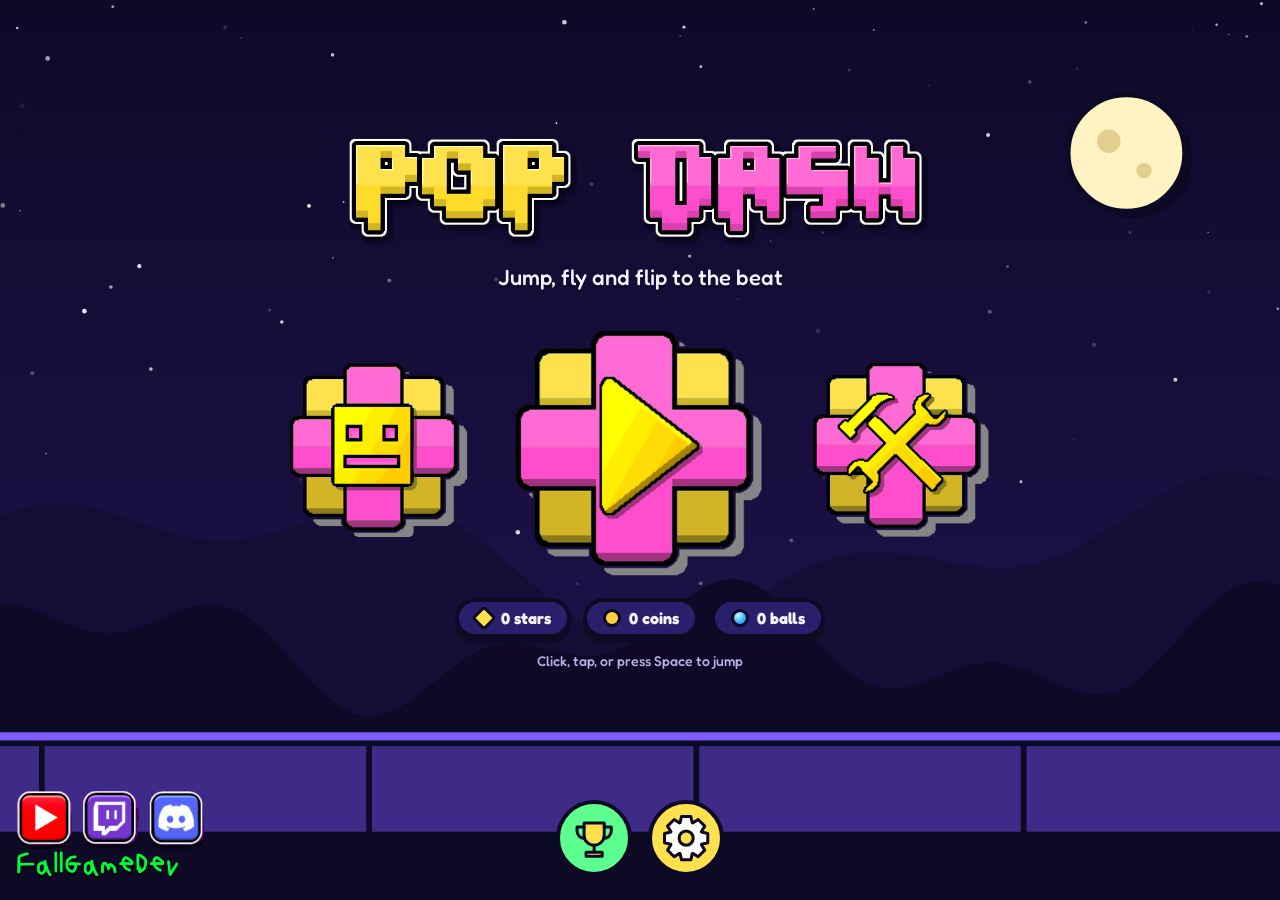
==== index.html @ 1e64ef15 "Update print statement from 'Hello' to 'Goodbye'" ====
<!DOCTYPE html>
<html lang="en">
<head>
  <meta charset="utf-8">
  <meta name="viewport" content="width=device-width, initial-scale=1, maximum-scale=1, user-scalable=no">
  <title>Pop Dash</title>
  <meta name="description" content="Pop Dash: a rhythm platformer with seven game modes, practice mode and a level editor.">
  <link rel="preconnect" href="https://fonts.googleapis.com">
  <link href="https://fonts.googleapis.com/css2?family=Fredoka:wght@500;700&display=swap" rel="stylesheet">
  <style>
    /* Banner image embedded as base64 (no separate file). Used by .soc-icons and .soc-name. */
    /* Title logo (your Pop Dash picture), embedded as base64. */
    :root { --logo: url("[data-uri]"); }
    /* Shopkeeper sprite sheet: 8 waving frames rendered from toy_eddy.fbx, also embedded as base64. */
    :root { --eddy: url("[data-uri]"); }
    :root { --socials: url("[data-uri]"); }
  </style>
  <style>
/* css/style.css */
/* ==========================================================================
   style.css
   "Chunky pop" look: night colors, rounded cards, thick dark outlines,
   hard drop shadows and bright candy buttons.
   ========================================================================== */
:root {
  --ink: #0d0a26;        /* Outline color */
  --night: #1b1147;      /* Page background */
  --card: #2a1f6b;       /* Card background */
  --card-2: #3a2c8c;     /* Lighter card parts */
  --text: #f6f2ff;
  --muted: #b9b1e6;
  --green: #5dff8f;
  --blue: #4dd2ff;
  --pink: #ff6ad5;
  --yellow: #ffe14d;
  --red: #ff4d5e;
  --font: "Fredoka", ui-rounded, "SF Pro Rounded", "Arial Rounded MT Bold", "Trebuchet MS", Verdana, sans-serif;
}

* { box-sizing: border-box; }

html, body {
  margin: 0; height: 100%; overflow: hidden;
  background: var(--night); color: var(--text);
  font-family: var(--font); font-weight: 500;
  -webkit-user-select: none; user-select: none;
  -webkit-tap-highlight-color: transparent;
}

#stage { position: fixed; inset: 0; width: 100%; height: 100%; display: block; touch-action: none; }

.hidden { display: none !important; }

/* ---------- Screens ---------- */
.screen {
  position: fixed; inset: 0; z-index: 5;
  display: flex; flex-direction: column; align-items: center;
  padding: 16px; gap: 14px; overflow-y: auto;
}
#screen-menu { justify-content: center; }

.bar { width: 100%; max-width: 900px; display: grid; grid-template-columns: 1fr auto 1fr; align-items: center; }
.bar .btn { justify-self: start; }
/* Right side of a header: a ball counter and maybe a small button */
.bar-right { justify-self: end; display: flex; align-items: center; gap: 10px; }
.bar-right .btn { justify-self: auto; }
h2 { margin: 0; font-size: clamp(24px, 4vw, 36px); text-shadow: 0 4px 0 var(--ink); }
h3 { margin: 14px 0 8px; font-size: 18px; color: var(--muted); }

/* ---------- Logo ---------- */
/* The title is a picture (embedded as --logo in index.html). It keeps its shape at any size. */
.logo {
  margin: 0; width: clamp(240px, 58vw, 620px); aspect-ratio: 877 / 179;
  background: var(--logo) center / contain no-repeat;
  filter: drop-shadow(0 6px 0 rgba(0, 0, 0, 0.35));
  animation: bob 2.4s ease-in-out infinite;
}
@keyframes bob { 50% { transform: translateY(-8px) rotate(-1deg); } }
.tagline { margin: 0; font-size: clamp(16px, 2.6vw, 22px); color: var(--text); text-shadow: 0 3px 0 var(--ink); }
.hint { margin: 0; color: var(--muted); font-size: 14px; text-shadow: 0 2px 0 var(--ink); }

/* ---------- Buttons ---------- */
.btn {
  font: inherit; font-weight: 700; font-size: 16px; color: var(--ink);
  background: #f2f2ff; border: 4px solid var(--ink); border-radius: 16px;
  padding: 8px 16px; cursor: pointer;
  box-shadow: 0 6px 0 var(--ink);
  transition: transform 0.06s, box-shadow 0.06s, filter 0.1s;
}
.btn:hover { filter: brightness(1.08); }
.btn:active, .btn.down { transform: translateY(4px); box-shadow: 0 2px 0 var(--ink); }
.btn:focus-visible { outline: 3px solid #ffffff; outline-offset: 3px; }
.btn.big { font-size: clamp(20px, 3vw, 26px); padding: 12px 28px; border-radius: 22px; min-width: 240px; }
.btn.green { background: var(--green); }
.btn.blue { background: var(--blue); }
.btn.pink { background: var(--pink); }
.btn.yellow { background: var(--yellow); }
.btn.red { background: var(--red); color: #fff; }
.btn.icon-btn { width: 52px; height: 52px; padding: 0; font-size: 22px; border-radius: 50%; flex: none; }
.btn:disabled { opacity: 0.45; cursor: default; }
kbd { background: var(--ink); color: #fff; border-radius: 6px; padding: 1px 7px; font: inherit; font-size: 13px; margin-left: 4px; }

/* ---------- Main menu (Geometry Dash style) ---------- */
/* Menu content sits in the middle, the footer row is pinned to the bottom. */
#screen-menu { justify-content: space-between; }
.menu-main { flex: 1; width: 100%; display: flex; flex-direction: column; align-items: center; justify-content: center; gap: 14px; }

/* Row of three square buttons: Icons | Play | Create */
.menu-row { display: flex; align-items: center; justify-content: center; gap: clamp(14px, 4vw, 36px); margin-top: 10px; }

/* Square buttons. --sq is the side length and scales with the screen size. */
.btn.square {
  --sq: clamp(84px, min(20vw, 26vh), 180px);
  width: var(--sq); height: var(--sq); padding: 0;
  display: grid; place-items: center;
  border-radius: 22px; box-shadow: 0 8px 0 var(--ink);
}
.btn.square:active { transform: translateY(6px); box-shadow: 0 2px 0 var(--ink); }
/* The Play button is the star of the menu, so it is bigger than the others. */
.btn.square.play { width: calc(var(--sq) * 1.5); height: calc(var(--sq) * 1.5); border-radius: 28px; }


/* Main menu buttons that are pictures (base64 images in the HTML). The art already has its own
   outline, colors and shadow, so the button itself is see-through and just holds the image. */
.btn.square.imgbtn { background: none; border: 0; box-shadow: none; border-radius: 0; }
.btn.square.imgbtn img { width: 100%; height: 100%; object-fit: contain; display: block; pointer-events: none; transition: transform 0.1s; }
.btn.square.imgbtn:hover img { transform: scale(1.06); }
.btn.square.imgbtn:active { transform: translateY(6px) scale(0.97); box-shadow: none; }

/* Round gear button for Settings */
.btn.round {
  width: clamp(60px, 9vw, 76px); height: clamp(60px, 9vw, 76px); padding: 0;
  border-radius: 50%; display: grid; place-items: center;
  box-shadow: 0 6px 0 var(--ink);
}

/* SVG icons inside the buttons: thick dark outline to match the chunky look */
.btn .ico { width: 64%; height: 64%; display: block; stroke: var(--ink); stroke-width: 7; stroke-linejoin: round; stroke-linecap: round; pointer-events: none; }
.btn.round .ico { width: 74%; height: 74%; stroke-width: 6; }
.btn:hover .ico { transform: scale(1.06); }
.btn .ico { transition: transform 0.1s; }

/* The two round buttons in the middle of the footer */
.footer-btns { display: flex; align-items: flex-end; gap: 16px; }

/* Footer row: banner left, gear centered, empty spacer right */
.menu-footer { width: 100%; display: grid; grid-template-columns: 1fr auto 1fr; align-items: end; gap: 12px; padding-bottom: 8px; }
/* Social cluster in the bottom-left corner. --w is the width of the icon row. */
.menu-footer .socials { --w: clamp(110px, 15vw, 190px); justify-self: start; display: flex; flex-direction: column; gap: 6px; align-items: flex-start; }

/* Icon row: crops just the three icons out of the banner image.
   The image is drawn at (--w / 0.56) wide, then shifted so the icons fill the box. */
.soc-icons {
  position: relative; width: var(--w); height: calc(var(--w) * 0.284);
  background-image: var(--socials); background-repeat: no-repeat;
  background-size: calc(var(--w) / 0.56) auto;
  background-position: calc(var(--w) / 0.56 * -0.035) calc(var(--w) / 0.56 * 0.332 * -0.03);
  filter: drop-shadow(0 4px 0 rgba(0, 0, 0, 0.55));
}

/* Name under the icons: crops the handwritten FallGameDev text, a bit narrower than the icon row */
.soc-name {
  --t: calc(var(--w) * 0.85);
  width: var(--t); height: calc(var(--t) / 0.995 * 0.332 * 0.47);
  background-image: var(--socials); background-repeat: no-repeat;
  background-size: calc(var(--t) / 0.995) auto;
  background-position: calc(var(--t) / 0.995 * -0.005) calc(var(--t) / 0.995 * 0.332 * -0.53);
  filter: drop-shadow(0 3px 0 rgba(0, 0, 0, 0.55));
  pointer-events: none;
}

/* Each link covers one icon inside the icon row */
.soc { position: absolute; top: 1%; height: 98%; border-radius: 14%; transition: transform 0.08s, background 0.1s; }
.soc:hover { background: rgba(255, 255, 255, 0.18); transform: translateY(-3px); }
.soc:focus-visible { outline: 3px solid #ffffff; outline-offset: 2px; }
.soc.yt { left: 0.7%; width: 28%; }
.soc.tw { left: 34%; width: 28%; }
.soc.dc { left: 68%; width: 28%; }

.totals { display: flex; gap: 12px; }
.pill {
  background: var(--card); border: 4px solid var(--ink); border-radius: 999px; padding: 6px 16px;
  font-weight: 700; box-shadow: 0 5px 0 var(--ink); display: flex; align-items: center; gap: 8px;
}
.dot { width: 18px; height: 18px; border-radius: 50%; border: 3px solid var(--ink); display: inline-block; }
.dot.star { background: var(--yellow); border-radius: 4px; transform: rotate(45deg); }
.dot.coin { background: #ffd23d; }
/* Blue ball: the currency you spend in the shop */
.dot.ball { background: radial-gradient(circle at 35% 30%, #d6f3ff, #35b8ff 55%, #1b6fd8); }
.dot.empty { background: #4a3f8f; }

/* ---------- Cards ---------- */
.card {
  background: var(--card); border: 5px solid var(--ink); border-radius: 28px;
  box-shadow: 0 12px 0 rgba(0, 0, 0, 0.55);
  padding: 22px; width: min(92vw, 460px);
  display: flex; flex-direction: column; gap: 12px; align-items: stretch;
}
.card.wide { width: min(94vw, 760px); }
.card h2 { text-align: center; }
.sub { text-align: center; color: var(--muted); }
.row { display: flex; align-items: center; justify-content: space-between; gap: 12px; flex-wrap: wrap; }
.help { background: var(--card-2); border: 3px solid var(--ink); border-radius: 16px; padding: 12px; line-height: 1.6; color: var(--text); }
input[type=range] { flex: 1; accent-color: var(--pink); height: 28px; }
.text, select, textarea {
  font: inherit; color: var(--text); background: var(--ink); border: 4px solid var(--ink);
  border-radius: 14px; padding: 8px 12px; outline: none; -webkit-user-select: text; user-select: text;
}
.text:focus, select:focus, textarea:focus { border-color: var(--blue); }
textarea { width: 100%; height: 200px; font-family: ui-monospace, Menlo, Consolas, monospace; font-size: 12px; resize: vertical; }

/* ---------- Level select ---------- */
.carousel { flex: 1; display: flex; align-items: center; gap: 14px; width: 100%; justify-content: center; }
.level-card { text-align: center; gap: 14px; }
.level-card .name { font-size: clamp(28px, 5vw, 40px); font-weight: 700; text-shadow: 0 4px 0 var(--ink); }
.badge { align-self: center; border: 4px solid var(--ink); border-radius: 999px; padding: 4px 16px; font-weight: 700; color: var(--ink); box-shadow: 0 4px 0 var(--ink); }
.badge.Easy { background: var(--green); } .badge.Normal { background: var(--yellow); }
.badge.Hard { background: var(--red); color: #fff; } .badge.Harder { background: #c13bff; color: #fff; } .badge.Demon { background: #1a0b1f; color: #ff3b3b; border: 2px solid #ff3b3b; text-shadow: 0 0 6px #ff3b3b; } .badge.Custom { background: var(--blue); }
.meter { height: 26px; background: var(--ink); border: 4px solid var(--ink); border-radius: 999px; overflow: hidden; position: relative; }
.meter > i { display: block; height: 100%; border-radius: 999px; background: var(--green); }
.meter.practice > i { background: var(--blue); }
.meter > b { position: absolute; inset: 0; display: grid; place-items: center; font-size: 14px; text-shadow: 0 2px 0 var(--ink); }
.meter-label { text-align: left; font-size: 14px; color: var(--muted); margin-bottom: -8px; }
.coins { display: flex; justify-content: center; gap: 10px; }
.coins .dot { width: 30px; height: 30px; border-width: 4px; }
.play-row { display: flex; gap: 12px; justify-content: center; flex-wrap: wrap; }
.play-row .btn.big { min-width: 0; flex: 1; padding: 12px 8px; font-size: clamp(17px, 3vw, 24px); }

/* ---------- Icons ---------- */
.icon-preview { display: flex; justify-content: center; gap: 6px; flex-wrap: wrap; background: var(--ink); border-radius: 18px; padding: 10px; }
.grid { display: flex; flex-wrap: wrap; gap: 10px; }
.tile {
  width: 68px; height: 68px; background: var(--card-2); border: 4px solid var(--ink); border-radius: 16px;
  display: grid; place-items: center; cursor: pointer; padding: 0; position: relative; box-shadow: 0 5px 0 var(--ink);
  font: inherit; color: var(--text);
}
.tile.sel { background: #ffffff; transform: translateY(-3px); }
.tile.locked { cursor: default; }
.tile.locked canvas { opacity: 0.25; }
.tile .lock { position: absolute; inset: 0; display: grid; place-items: center; font-size: 11px; font-weight: 700; text-align: center; line-height: 1.2; padding: 2px; }
.swatches .tile { width: 42px; height: 42px; border-radius: 50%; }
.swatches .tile.sel { outline: 4px solid #ffffff; outline-offset: 2px; }

/* Small square button (the shop button on the icon kit). Same chunky look as the big square buttons. */
.btn.mini { width: 52px; height: 52px; padding: 0; display: grid; place-items: center; border-radius: 14px; box-shadow: 0 5px 0 var(--ink); }
.btn.mini .ico { width: 70%; height: 70%; }

/* Mode tabs: smaller, and each shows the icon you picked for that mode */
.mode-tab { width: 62px; height: 62px; }
#icon-more { text-align: center; color: var(--muted); }
.buy-body { display: flex; flex-direction: column; align-items: center; gap: 10px; padding: 6px 0 12px; }

/* ---------- Level setup: background themes and music ---------- */
.grid.themes { grid-column: 2; display: grid; grid-template-columns: repeat(auto-fill, minmax(92px, 1fr)); gap: 8px; }
.theme-btn {
  display: flex; flex-direction: column; align-items: center; gap: 4px; padding: 4px; cursor: pointer;
  background: var(--card-2); border: 3px solid var(--ink); border-radius: 12px; color: var(--text); font: inherit; font-size: 12px; font-weight: 700;
  box-shadow: 0 3px 0 var(--ink);
}
.theme-btn canvas { border-radius: 8px; border: 2px solid var(--ink); display: block; }
.theme-btn.sel { background: #ffffff; color: var(--ink); }

.music-box { grid-column: 1 / -1; display: flex; flex-direction: column; gap: 10px; border-top: 3px solid rgba(255,255,255,0.12); padding-top: 12px; }
.music-box h3 { margin: 0; }
.music-tabs { display: flex; gap: 8px; }
.music-status { text-align: left; }
.music-body { display: flex; flex-direction: column; gap: 10px; }
.music-msg { text-align: left; min-height: 1.2em; }
.inline { display: flex; gap: 8px; align-items: center; }
.inline .text { flex: 1; min-width: 0; }
.carousel { display: flex; align-items: center; gap: 10px; }
.carousel .slide {
  flex: 1; min-width: 0; text-align: center; background: var(--card-2); border: 3px solid var(--ink); border-radius: 16px;
  padding: 12px; box-shadow: 0 4px 0 var(--ink); display: flex; flex-direction: column; gap: 6px;
}
.slide-title { font-weight: 700; font-size: 18px; }
.slide-actions { display: flex; gap: 8px; justify-content: center; flex-wrap: wrap; }
.dots { display: flex; gap: 8px; justify-content: center; }
.dot-i { width: 10px; height: 10px; border-radius: 50%; background: rgba(255,255,255,0.25); border: 2px solid var(--ink); }
.dot-i.sel { background: #ffffff; }

/* ---------- Settings tabs, switches and the Account tab ---------- */
.set-tabs { display: flex; gap: 8px; justify-content: center; margin-bottom: 12px; }
.set-tabs .tab { font-size: 16px; padding: 6px 22px; }
#set-general, #set-account { display: flex; flex-direction: column; gap: 14px; }
.row .sub.left { text-align: left; }

/* On / off switch */
.switch {
  position: relative; flex: 0 0 auto; width: 62px; height: 34px; padding: 0; cursor: pointer;
  background: var(--card-2); border: 4px solid var(--ink); border-radius: 999px; box-shadow: 0 3px 0 var(--ink); transition: background 0.15s;
}
.switch::after {
  content: ""; position: absolute; top: 3px; left: 3px; width: 20px; height: 20px; border-radius: 50%;
  background: #ffffff; border: 3px solid var(--ink); transition: transform 0.15s;
}
.switch[aria-checked="true"] { background: var(--green); }
.switch[aria-checked="true"]::after { transform: translateX(28px); }

.acct-form { display: grid; gap: 10px; }
.acct-field { display: grid; gap: 4px; text-align: left; font-weight: 700; }
.acct-field.grow { flex: 1; min-width: 0; }
.acct-msg { min-height: 1.3em; text-align: center; color: var(--muted); }
.acct-msg.error { color: #ff9a9a; }
.acct-msg.ok { color: #8affb0; }
.acct-id { text-align: center; }
.acct-name { font-size: 26px; font-weight: 700; }
.acct-section { display: grid; gap: 10px; border-top: 3px solid rgba(255, 255, 255, 0.12); padding-top: 12px; }
.acct-section h3 { margin: 0; }
.acct-section .inline { display: flex; gap: 8px; align-items: end; }

/* Frames per second counter */
#fps {
  position: fixed; top: 6px; left: 8px; z-index: 60; pointer-events: none;
  font: 700 14px/1 sans-serif; color: #ffffff; text-shadow: 0 1px 2px #000, 0 0 4px #000;
}

/* Low performance mode: no looping animations or soft shadows on the menus */
body.low-perf .logo, body.low-perf .keeper { animation: none; }
body.low-perf .logo, body.low-perf .keeper, body.low-perf .soc-icons, body.low-perf .soc-name { filter: none; }

/* ---------- Achievements ---------- */
.ach-total { height: 14px; background: rgba(0, 0, 0, 0.35); border: 3px solid var(--ink); border-radius: 999px; overflow: hidden; margin-bottom: 14px; }
#ach-total-fill { height: 100%; width: 0; background: var(--yellow); transition: width 0.3s; }
.ach-list { display: grid; grid-template-columns: repeat(auto-fill, minmax(280px, 1fr)); gap: 10px; }
.ach { display: flex; gap: 12px; align-items: center; background: var(--card-2); border: 3px solid var(--ink); border-radius: 16px; padding: 10px 12px; box-shadow: 0 4px 0 var(--ink); opacity: 0.6; }
.ach.got { opacity: 1; background: #4a3aa8; }
.ach-badge { flex: 0 0 auto; width: 44px; height: 44px; border-radius: 50%; border: 4px solid var(--ink); background: rgba(0, 0, 0, 0.35); display: grid; place-items: center; font-weight: 700; font-size: 22px; color: var(--ink); }
.ach.got .ach-badge { background: var(--yellow); }
.ach-text { min-width: 0; flex: 1; text-align: left; }
.ach-text .ach-name { font-weight: 700; font-size: 17px; }
.ach-text .sub { text-align: left; font-size: 14px; }
.ach-bar { height: 8px; margin-top: 6px; background: rgba(0, 0, 0, 0.35); border-radius: 999px; overflow: hidden; }
.ach-fill { height: 100%; background: var(--blue); }
.ach-num { font-size: 12px; color: var(--muted); margin-top: 2px; }

/* Banner shown when an achievement unlocks (sits under the normal toast) */
#ach-toast {
  position: fixed; top: 132px; left: 50%; transform: translateX(-50%) scale(0.6); z-index: 7; opacity: 0; pointer-events: none; text-align: center;
  background: #ffffff; color: var(--ink); border: 4px solid var(--ink); border-radius: 18px; padding: 8px 22px; box-shadow: 0 6px 0 var(--ink); max-width: 90vw;
}
#ach-toast .ach-title { font-size: 13px; font-weight: 700; color: #7c5cff; text-transform: uppercase; letter-spacing: 1px; }
#ach-toast .ach-name { font-size: 20px; font-weight: 700; }
#ach-toast.show { animation: toast 3s ease-out; }

/* ---------- Shop ---------- */
.shop-layout { display: flex; align-items: flex-end; justify-content: center; gap: 18px; width: 100%; max-width: 900px; flex-wrap: wrap; }
.keeper-wrap { display: flex; flex-direction: column; align-items: center; gap: 8px; flex: 0 0 auto; }
.bubble {
  position: relative; max-width: 220px; min-height: 52px; background: #ffffff; color: var(--ink); font-weight: 700;
  border: 4px solid var(--ink); border-radius: 18px; padding: 10px 14px; box-shadow: 0 5px 0 var(--ink); text-align: center; line-height: 1.25;
}
/* Little tail pointing down at the shopkeeper */
.bubble::after {
  content: ""; position: absolute; left: 50%; bottom: -14px; width: 18px; height: 18px; background: #ffffff;
  border-right: 4px solid var(--ink); border-bottom: 4px solid var(--ink); transform: translateX(-50%) rotate(45deg);
}
/* Eddy: a row of 8 frames. steps(8) jumps from frame to frame, which makes him wave. */
.keeper {
  --kw: clamp(120px, 20vw, 170px);
  width: var(--kw); height: calc(var(--kw) * 290 / 260);
  background-image: var(--eddy); background-repeat: no-repeat; background-size: calc(var(--kw) * 8) 100%;
  filter: drop-shadow(0 6px 0 rgba(0, 0, 0, 0.45));
  animation: keeper-wave 0.9s steps(8) infinite;
}
@keyframes keeper-wave { from { background-position: 0 0; } to { background-position: calc(var(--kw) * -8) 0; } }
@media (prefers-reduced-motion: reduce) { .keeper { animation: none; } }
.shop-card { flex: 1 1 340px; min-width: 0; }
.shop-tile { width: 78px; height: 88px; align-content: start; padding-top: 8px; }
.shop-tile .price {
  position: absolute; left: 0; right: 0; bottom: 5px; display: flex; align-items: center; justify-content: center; gap: 5px;
  font-weight: 700; font-size: 15px;
}
.shop-tile .price .dot { width: 14px; height: 14px; border-width: 2px; }
.shop-tile.poor { opacity: 0.6; }

/* ---------- Credits ---------- */
.credits { text-align: center; gap: 4px; }
.credits .name { font-size: clamp(28px, 5vw, 40px); font-weight: 700; color: var(--yellow); text-shadow: 0 4px 0 var(--ink); }
.credits .role { color: var(--muted); font-size: 14px; margin-top: 12px; text-transform: uppercase; letter-spacing: 1px; }
.credits .who { font-size: 20px; font-weight: 700; text-shadow: 0 3px 0 var(--ink); }
.credits .note { color: var(--muted); font-size: 14px; }

/* ---------- My levels ---------- */
.level-list { display: flex; flex-direction: column; gap: 10px; }
.level-row { background: var(--card-2); border: 4px solid var(--ink); border-radius: 18px; padding: 10px 14px; display: flex; align-items: center; gap: 10px; flex-wrap: wrap; }
.level-row .grow { flex: 1; min-width: 120px; font-weight: 700; }
.level-row small { display: block; color: var(--muted); font-weight: 500; }
.empty { color: var(--muted); text-align: center; padding: 20px; }

/* ---------- HUD ---------- */
#hud { position: fixed; inset: 0; z-index: 4; pointer-events: none; }
#hud .btn { pointer-events: auto; }
.hud-top { display: flex; align-items: center; gap: 10px; padding: 10px 12px; justify-content: center; }
#hud-bar { width: min(52vw, 520px); height: 22px; background: var(--ink); border: 4px solid var(--ink); border-radius: 999px; overflow: hidden; box-shadow: 0 4px 0 rgba(0,0,0,0.4); }
#hud-fill { height: 100%; width: 0; background: linear-gradient(90deg, var(--green), var(--blue)); border-radius: 999px; }
#hud-pct { font-weight: 700; min-width: 48px; text-shadow: 0 3px 0 var(--ink); }
#hud-mode { font-weight: 700; color: var(--yellow); text-shadow: 0 3px 0 var(--ink); }
#btn-pause { position: absolute; right: 12px; top: 8px; width: 44px; height: 44px; font-size: 16px; }
#practice-bar { position: absolute; bottom: 14px; left: 0; right: 0; display: flex; gap: 12px; justify-content: center; }

#toast {
  position: fixed; top: 64px; left: 50%; transform: translateX(-50%) scale(0.6); z-index: 6; opacity: 0; pointer-events: none;
  background: var(--yellow); color: var(--ink); font-weight: 700; font-size: 22px;
  border: 4px solid var(--ink); border-radius: 18px; padding: 8px 20px; box-shadow: 0 6px 0 var(--ink);
}
#toast.show { animation: toast 1.6s ease-out; }
@keyframes toast {
  0% { opacity: 0; transform: translateX(-50%) scale(0.6); }
  12% { opacity: 1; transform: translateX(-50%) scale(1.08); }
  20%, 80% { opacity: 1; transform: translateX(-50%) scale(1); }
  100% { opacity: 0; transform: translateX(-50%) scale(0.9); }
}

/* ---------- Overlays ---------- */
.overlay { position: fixed; inset: 0; z-index: 10; background: rgba(8, 5, 28, 0.72); display: grid; place-items: center; padding: 16px; overflow-y: auto; }
.overlay .btn.big { min-width: 0; }
.stats { display: grid; grid-template-columns: 1fr auto; gap: 6px 16px; background: var(--card-2); border: 3px solid var(--ink); border-radius: 16px; padding: 12px 16px; }
.stats b { text-align: right; }
.form { display: grid; grid-template-columns: auto 1fr; gap: 10px 14px; align-items: center; }
.form .grid { grid-column: 2; }

/* ---------- Editor ---------- */
.screen.editor { padding: 0; pointer-events: none; overflow: hidden; display: block; }
.editor > * { pointer-events: auto; }
.ed-top { position: absolute; top: 0; left: 0; right: 0; display: flex; gap: 8px; padding: 8px; flex-wrap: wrap; align-items: center; background: rgba(13, 10, 38, 0.82); border-bottom: 4px solid var(--ink); }
.ed-top .text { flex: 1; min-width: 100px; background: var(--card); }
.ed-top .btn, .ed-tools .btn { padding: 6px 12px; font-size: 14px; border-radius: 12px; box-shadow: 0 4px 0 var(--ink); }
.ed-tools { position: absolute; left: 8px; top: 50%; transform: translateY(-50%); display: flex; flex-direction: column; gap: 10px; }
.btn.tool.sel, .tab.sel { background: var(--yellow); }
.ed-status { position: absolute; right: 10px; bottom: 150px; background: rgba(13, 10, 38, 0.8); border-radius: 10px; padding: 4px 10px; font-size: 13px; color: var(--muted); pointer-events: none; }
.ed-bottom { position: absolute; left: 0; right: 0; bottom: 0; background: rgba(13, 10, 38, 0.9); border-top: 4px solid var(--ink); padding: 8px; height: 142px; display: flex; flex-direction: column; gap: 8px; }
.tabs { display: flex; gap: 6px; overflow-x: auto; flex: none; }
.tab { font: inherit; font-weight: 700; font-size: 13px; background: #f2f2ff; color: var(--ink); border: 3px solid var(--ink); border-radius: 10px; padding: 3px 10px; cursor: pointer; white-space: nowrap; }
.items { display: flex; gap: 8px; overflow-x: auto; flex: 1; align-items: center; padding-bottom: 4px; }
.items .tile { width: 62px; height: 62px; flex: none; }

@media (max-width: 560px) {
  .btn.big { min-width: 200px; }
  .carousel { gap: 4px; }
  .btn.icon-btn { width: 42px; height: 42px; }
}
@media (max-height: 520px) {
  .logo { width: min(300px, 46vw); }
  .menu-main { gap: 8px; }
  .btn.square { --sq: clamp(64px, 24vh, 110px); }
  #screen-menu { padding: 8px 16px; gap: 6px; }
  .menu-footer .socials { --w: 90px; }
  .btn.round { width: 50px; height: 50px; }
  .btn.big { min-width: 150px; padding: 8px 16px; font-size: 18px; }
  .card { padding: 14px; gap: 8px; }
}


/* ==========================================================================
   Level Hub (opened by the Create button on the main menu)
   A page of square buttons, plus the Saved, Event, Featured, Map Packs and
   Search screens. Same chunky pop look as the rest of the game.
   ========================================================================== */
.hub-grid {
  display: grid; grid-template-columns: repeat(3, auto); gap: clamp(14px, 3vw, 30px);
  margin: auto; justify-content: center; align-content: center;
}
/* Square buttons with a name under the icon */
.hub-grid .btn.square.hubbtn {
  --sq: clamp(92px, min(24vw, 27vh), 176px);
  display: flex; flex-direction: column; align-items: center; justify-content: center; gap: 4px;
}
.hubbtn .ico { width: 54%; height: 54%; }
.hubbtn span { font-size: clamp(13px, 2.4vw, 20px); line-height: 1; }

/* Little colored badge that shows a level's difficulty */
.diff-badge {
  border: 3px solid var(--ink); border-radius: 999px; padding: 2px 12px; font-weight: 700;
  font-size: 13px; color: var(--ink); box-shadow: 0 3px 0 var(--ink); white-space: nowrap;
}
.diff-badge.d-easy { background: var(--green); }
.diff-badge.d-normal { background: var(--blue); }
.diff-badge.d-hard { background: var(--yellow); }
.diff-badge.d-harder { background: var(--red); color: #fff; }

/* Search form */
.hub-input {
  flex: 1; min-width: 140px; font: inherit; font-weight: 700; color: var(--text); background: var(--ink);
  border: 4px solid var(--ink); border-radius: 14px; padding: 8px 12px;
  -webkit-user-select: text; user-select: text;
}
.hub-input::placeholder { color: var(--muted); }
.hub-label { margin: 10px 0 4px; font-weight: 700; color: var(--muted); font-size: 14px; }
.hub-chips { display: flex; flex-wrap: wrap; gap: 6px; }
.hub-chips .tab { font-size: 14px; padding: 4px 12px; }
.hub-note {
  background: var(--ink); border-radius: 12px; padding: 8px 12px; margin: 10px 0 0;
  color: var(--yellow); font-size: 14px; text-align: center;
}
#screen-search .level-list, #screen-featured .level-list, #screen-saved .level-list,
#screen-packs .level-list { margin-top: 12px; }
.hub-more { display: block; margin: 14px auto 0; }
.hub-top { display: flex; justify-content: space-between; align-items: center; gap: 8px; flex-wrap: wrap; }
.hub-top .sub { color: var(--muted); font-weight: 700; }

/* Event screen */
.hub-event { text-align: center; display: flex; flex-direction: column; gap: 12px; align-items: center; }
.hub-event .tag {
  background: var(--red); color: #fff; border: 4px solid var(--ink); border-radius: 999px;
  padding: 2px 18px; font-weight: 700; box-shadow: 0 4px 0 var(--ink);
}
.hub-event .big-name { font-size: clamp(28px, 6vw, 44px); font-weight: 700; text-shadow: 0 4px 0 var(--ink); }
.hub-event p { margin: 0; color: var(--muted); }
.hub-event .level-row { width: 100%; text-align: left; }
.diff-badge.d-custom { background: var(--pink); }

/* Small tag shown next to moderators (author names and the account screen) */
.mod-tag {
  display: inline-block; background: var(--yellow); color: var(--ink); border: 3px solid var(--ink);
  border-radius: 999px; padding: 0 8px; font-size: 11px; font-weight: 700; line-height: 1.5;
  box-shadow: 0 2px 0 var(--ink); vertical-align: middle;
}
.acct-id .mod-tag { font-size: 13px; padding: 1px 12px; margin-bottom: 4px; }
</style>
</head>
<body>
  <!-- The one canvas everything is drawn on: menus sky, the game, and the editor. -->
  <canvas id="stage"></canvas>

  <!-- ================= In-game HUD ================= -->
  <div id="hud" class="hidden">
    <div class="hud-top">
      <span id="hud-mode"></span>
      <div id="hud-bar"><div id="hud-fill"></div></div>
      <span id="hud-pct">0%</span>
      <button id="btn-pause" class="btn icon-btn" aria-label="Pause">II</button>
    </div>
    <div id="practice-bar" class="hidden">
      <button id="btn-cp-add" class="btn green">+ Checkpoint <kbd>Z</kbd></button>
      <button id="btn-cp-del" class="btn red">Remove <kbd>X</kbd></button>
    </div>
  </div>
  <div id="toast"></div>
  <!-- Pop-up that appears when an achievement unlocks -->
  <div id="ach-toast"></div>
  <!-- Frames per second (shown when Show FPS is on in Settings) -->
  <div id="fps" class="hidden"></div>

  <!-- ================= Main menu ================= -->
  <section id="screen-menu" class="screen">
    <!-- Top and middle: logo, then the three big square buttons like the real game -->
    <div class="menu-main">
      <h1 class="logo" role="img" aria-label="Pop Dash"></h1>
      <p class="tagline">Jump, fly and flip to the beat</p>

      <!-- Left: Icons. Center: Play (bigger). Right: Create. -->
      <div class="menu-row">
        <button class="btn square imgbtn" data-go="icons" aria-label="Icons" title="Icons">
          <img src="[data-uri]" alt="" draggable="false">
        </button>

        <button class="btn square imgbtn play" data-go="levels" aria-label="Play" title="Play">
          <img src="[data-uri]" alt="" draggable="false">
        </button>

        <button class="btn square imgbtn" data-go="createhub" aria-label="Create" title="Create">
          <img src="[data-uri]" alt="" draggable="false">
        </button>
      </div>

      <div id="menu-totals" class="totals"></div>
      <p class="hint">Click, tap, or press Space to jump</p>
    </div>

    <!-- Bottom: social banner on the left (it replaces the old Credits button),
         round gear Settings button in the center -->
    <div class="menu-footer">
      <!-- Social cluster (like the corner links in the real game): a row of icons with the name under it.
           Both pieces are cropped out of one embedded image (see --socials in the head). -->
      <div class="socials">
        <div class="soc-icons">
          <a class="soc yt" href="https://youtube.com/@FallGameDev" target="_blank" rel="noopener noreferrer" aria-label="FallGameDev on YouTube" title="YouTube"></a>
          <a class="soc tw" href="https://twitch.tv/fallgamedev" target="_blank" rel="noopener noreferrer" aria-label="FallGameDev on Twitch" title="Twitch"></a>
          <a class="soc dc" href="https://discord.gg/CXUBc4BdJz" target="_blank" rel="noopener noreferrer" aria-label="FallGameDev on Discord" title="Discord"></a>
        </div>
        <div class="soc-name" role="img" aria-label="FallGameDev"></div>
      </div>
      <!-- Two round buttons in the middle: achievements (trophy) and settings (gear) -->
      <div class="footer-btns">
        <button class="btn round green" data-go="achievements" aria-label="Achievements" title="Achievements">
          <!-- Trophy icon -->
          <svg class="ico" viewBox="0 0 100 100" aria-hidden="true">
            <path d="M30 20 H70 V44 A20 20 0 0 1 30 44 Z" fill="#ffe14d"/>
            <path d="M30 28 H16 V36 A14 14 0 0 0 31 50" fill="none"/>
            <path d="M70 28 H84 V36 A14 14 0 0 1 69 50" fill="none"/>
            <path d="M50 64 V74" fill="none"/>
            <path d="M34 78 H66 V86 H34 Z" fill="#ffe14d"/>
          </svg>
        </button>
        <button class="btn round yellow" data-go="settings" aria-label="Settings" title="Settings">
          <!-- Gear icon (teeth outline plus a center hole) -->
        <svg class="ico" viewBox="0 0 100 100" aria-hidden="true">
          <path d="M80.7 37.9 L93.0 40.7 L93.0 59.3 L80.7 62.1 L80.3 63.1 L87.0 73.8 L73.8 87.0 L63.1 80.3 L62.1 80.7 L59.3 93.0 L40.7 93.0 L37.9 80.7 L36.9 80.3 L26.2 87.0 L13.0 73.8 L19.7 63.1 L19.3 62.1 L7.0 59.3 L7.0 40.7 L19.3 37.9 L19.7 36.9 L13.0 26.2 L26.2 13.0 L36.9 19.7 L37.9 19.3 L40.7 7.0 L59.3 7.0 L62.1 19.3 L63.1 19.7 L73.8 13.0 L87.0 26.2 L80.3 36.9 Z M64 50 A14 14 0 1 0 36 50 A14 14 0 1 0 64 50 Z" fill="#ffffff" fill-rule="evenodd"/>
        </svg>
      </button>
      </div>
      <span></span>
    </div>
  </section>

  <!-- ================= Level select ================= -->
  <section id="screen-levels" class="screen hidden">
    <header class="bar"><button class="btn" data-go="menu">Back</button><h2>Pick a Level</h2><span></span></header>
    <div class="carousel">
      <button id="lv-prev" class="btn icon-btn" aria-label="Previous level">&lt;</button>
      <div id="lv-card" class="card level-card"></div>
      <button id="lv-next" class="btn icon-btn" aria-label="Next level">&gt;</button>
    </div>
  </section>

  <!-- ================= Icon kit ================= -->
  <section id="screen-icons" class="screen hidden">
    <header class="bar">
      <button class="btn" data-go="menu">Back</button>
      <h2>Icons</h2>
      <!-- Top right: how many balls you have, and the little shop button -->
      <div class="bar-right">
        <div id="icon-balls" class="pill"></div>
        <button class="btn mini yellow" data-go="shop" aria-label="Shop" title="Shop">
          <svg class="ico" viewBox="0 0 100 100" aria-hidden="true">
            <!-- Shopping bag: handle first, then the body -->
            <path d="M36 42 V30 A14 14 0 0 1 64 30 V42" fill="none"/>
            <path d="M22 38 H78 L84 86 H16 Z" fill="#4dd2ff"/>
            <circle cx="40" cy="56" r="4" fill="#0d0a26" stroke="none"/>
            <circle cx="60" cy="56" r="4" fill="#0d0a26" stroke="none"/>
          </svg>
        </button>
      </div>
    </header>
    <div class="card wide">
      <!-- One tab per game mode. Click a mode to see the icons you own for it. -->
      <div id="icon-preview" class="icon-preview"></div>
      <h3 id="icon-title">Cube icon</h3>
      <div id="icon-designs" class="grid"></div>
      <div id="icon-more" class="sub"></div>
      <h3>Main color</h3>
      <div id="icon-c1" class="grid swatches"></div>
      <h3>Second color</h3>
      <div id="icon-c2" class="grid swatches"></div>
    </div>
  </section>

  <!-- ================= Shop ================= -->
  <section id="screen-shop" class="screen hidden">
    <header class="bar">
      <button class="btn" data-go="icons">Back</button>
      <h2>Shop</h2>
      <div class="bar-right"><div id="shop-balls" class="pill"></div></div>
    </header>
    <div class="shop-layout">
      <!-- The shopkeeper (Eddy) waves from a sprite sheet and talks in a speech bubble -->
      <div class="keeper-wrap">
        <div id="keeper-say" class="bubble"></div>
        <div class="keeper" role="img" aria-label="Eddy the shopkeeper"></div>
      </div>
      <div class="card wide shop-card">
        <div id="shop-modes" class="icon-preview"></div>
        <h3 id="shop-title">Cube icons</h3>
        <div id="shop-grid" class="grid"></div>
      </div>
    </div>
  </section>

  <!-- ================= Settings ================= -->
  <!-- ================= Achievements ================= -->
  <section id="screen-achievements" class="screen hidden">
    <header class="bar">
      <button class="btn" data-go="menu">Back</button>
      <h2>Achievements</h2>
      <div class="bar-right"><div id="ach-count" class="pill"></div></div>
    </header>
    <div class="card wide">
      <div class="ach-total"><div id="ach-total-fill"></div></div>
      <div id="ach-list" class="ach-list"></div>
    </div>
  </section>

  <section id="screen-settings" class="screen hidden">
    <header class="bar"><button class="btn" data-go="menu">Back</button><h2>Settings</h2><span></span></header>
    <div class="card wide">
      <!-- Two tabs: General (sound and performance) and Account (sign in and account settings) -->
      <div class="set-tabs">
        <button class="tab sel" data-tab="general">General</button>
        <button class="tab" data-tab="account">Account</button>
      </div>

      <div id="set-general">
        <label class="row">Music <input id="set-music" type="range" min="0" max="1" step="0.05"></label>
        <label class="row">Sounds <input id="set-sfx" type="range" min="0" max="1" step="0.05"></label>
        <div class="row">
          <div><b>Low performance mode</b><div class="sub left">A simpler background, fewer particles and no menu animations. Helps slow computers.</div></div>
          <button id="set-lowperf" class="switch" role="switch" aria-checked="false" aria-label="Low performance mode"></button>
        </div>
        <div class="row">
          <div><b>Show FPS</b><div class="sub left">Shows how many frames per second the game is running at, in the top left corner.</div></div>
          <button id="set-fps" class="switch" role="switch" aria-checked="false" aria-label="Show FPS"></button>
        </div>
        <div class="row"><span>Erase all progress</span><button id="set-reset" class="btn red">Reset</button></div>
        <div class="help">
          <b>Controls</b><br>
          Jump or fly: click, tap, Space, W or Up<br>
          Pause: Esc or P &nbsp; Restart: R<br>
          Practice: Z adds a checkpoint, X removes one
        </div>
      </div>

      <!-- The Account tab is drawn by js/ui.js (renderAccount) -->
      <div id="set-account" class="hidden"></div>
    </div>
  </section>

  <!-- ================= Credits ================= -->
  <section id="screen-credits" class="screen hidden">
    <header class="bar"><button class="btn" data-go="menu">Back</button><h2>Credits</h2><span></span></header>
    <div id="credits-card" class="card credits"></div>
  </section>

  <!-- ================= My levels ================= -->
  <section id="screen-custom" class="screen hidden">
    <header class="bar"><button class="btn" data-go="createhub">Back</button><h2>My Levels</h2><span></span></header>
    <div class="card wide">
      <div class="row">
        <button id="cl-new" class="btn green">New Level</button>
        <button id="cl-import" class="btn blue">Import</button>
      </div>
      <div id="cl-list" class="level-list"></div>
    </div>
  </section>

  <!-- ================= Level Hub (square buttons) ================= -->
  <section id="screen-createhub" class="screen hidden">
    <header class="bar"><button class="btn" data-go="menu">Back</button><h2>Level Hub</h2>
      <div class="bar-right"><button id="hub-mod" class="btn yellow hidden" data-go="modqueue">Mod</button></div></header>
    <div class="hub-grid">
      <!-- Create: opens the custom level menu (My Levels) -->
      <button class="btn square hubbtn blue" data-go="custom" aria-label="Create" title="Create">
        <svg class="ico" viewBox="0 0 100 100" aria-hidden="true">
          <g transform="rotate(45 50 50)">
            <rect x="41" y="30" width="18" height="58" rx="7" fill="#ffffff"/>
            <rect x="24" y="12" width="52" height="24" rx="7" fill="#ffe14d"/>
          </g>
        </svg>
        <span>Create</span>
      </button>
      <!-- Saved: online levels you played recently -->
      <button class="btn square hubbtn pink" data-go="saved" aria-label="Saved" title="Saved">
        <svg class="ico" viewBox="0 0 100 100" aria-hidden="true">
          <path d="M28 12 H72 V88 L50 70 L28 88 Z" fill="#ffe14d"/>
        </svg>
        <span>Saved</span>
      </button>
      <!-- Event: the one level FallGameDev picked -->
      <button class="btn square hubbtn red" data-go="event" aria-label="Event" title="Event">
        <svg class="ico" viewBox="0 0 100 100" aria-hidden="true">
          <path d="M28 12 V90" fill="none"/>
          <path d="M28 16 H80 L68 34 L80 52 H28 Z" fill="#ffe14d"/>
        </svg>
        <span>Event</span>
      </button>
      <!-- Featured: list of levels FallGameDev picked -->
      <button class="btn square hubbtn yellow" data-go="featured" aria-label="Featured" title="Featured">
        <svg class="ico" viewBox="0 0 100 100" aria-hidden="true">
          <path d="M50 8 L62 37 L93 39 L69 59 L77 90 L50 73 L23 90 L31 59 L7 39 L38 37 Z" fill="#ffffff"/>
        </svg>
        <span>Featured</span>
      </button>
      <!-- Map Packs: tabs of picked levels -->
      <button class="btn square hubbtn green" data-go="packs" aria-label="Map Packs" title="Map Packs">
        <svg class="ico" viewBox="0 0 100 100" aria-hidden="true">
          <rect x="32" y="12" width="56" height="46" rx="8" fill="#4dd2ff"/>
          <rect x="22" y="24" width="56" height="46" rx="8" fill="#ff6ad5"/>
          <rect x="12" y="36" width="56" height="46" rx="8" fill="#ffe14d"/>
        </svg>
        <span>Map Packs</span>
      </button>
      <!-- Search: find online levels by category -->
      <button class="btn square hubbtn" data-go="search" aria-label="Search" title="Search">
        <svg class="ico" viewBox="0 0 100 100" aria-hidden="true">
          <circle cx="42" cy="42" r="26" fill="#4dd2ff"/>
          <path d="M62 62 L86 86" fill="none"/>
        </svg>
        <span>Search</span>
      </button>
    </div>
  </section>

  <!-- ================= Saved (recent online levels) ================= -->
  <section id="screen-saved" class="screen hidden">
    <header class="bar"><button class="btn" data-go="createhub">Back</button><h2>Saved</h2><span></span></header>
    <div class="card wide">
      <div class="hub-top"><span class="sub">Online levels you played recently</span><button id="sv-clear" class="btn red">Clear</button></div>
      <div id="sv-list" class="level-list"></div>
    </div>
  </section>

  <!-- ================= Event ================= -->
  <section id="screen-event" class="screen hidden">
    <header class="bar"><button class="btn" data-go="createhub">Back</button><h2>Event</h2><span></span></header>
    <div class="card wide"><div id="ev-box" class="hub-event"></div></div>
  </section>

  <!-- ================= Featured ================= -->
  <section id="screen-featured" class="screen hidden">
    <header class="bar"><button class="btn" data-go="createhub">Back</button><h2>Featured</h2><span></span></header>
    <div class="card wide">
      <div id="ft-note"></div>
      <div id="ft-list" class="level-list"></div>
    </div>
  </section>

  <!-- ================= Map Packs ================= -->
  <section id="screen-packs" class="screen hidden">
    <header class="bar"><button class="btn" data-go="createhub">Back</button><h2>Map Packs</h2><span></span></header>
    <div class="card wide">
      <div id="mp-tabs" class="hub-chips"></div>
      <div id="mp-note"></div>
      <div id="mp-info" class="hub-label"></div>
      <div id="mp-list" class="level-list"></div>
    </div>
  </section>

  <!-- ================= Search ================= -->
  <section id="screen-search" class="screen hidden">
    <header class="bar"><button class="btn" data-go="createhub">Back</button><h2>Search</h2><span></span></header>
    <div class="card wide">
      <div class="row">
        <input id="hs-q" class="hub-input" type="text" maxlength="40" placeholder="Level name, creator or ID" autocomplete="off">
        <button id="hs-go" class="btn green">Search</button>
      </div>
      <div class="hub-label">Sort by</div><div id="hs-sort" class="hub-chips"></div>
      <div class="hub-label">Difficulty</div><div id="hs-diff" class="hub-chips"></div>
      <div class="hub-label">Length</div><div id="hs-len" class="hub-chips"></div>
      <div id="hs-note"></div>
      <div id="hs-list" class="level-list"></div>
      <button id="hs-more" class="btn blue hub-more hidden">Load more</button>
    </div>
  </section>

  <!-- ================= Moderation (moderators only) ================= -->
  <section id="screen-modqueue" class="screen hidden">
    <header class="bar"><button class="btn" data-go="createhub">Back</button><h2>Rate Levels</h2><span></span></header>
    <div class="card wide">
      <div class="hub-label">New levels waiting for a difficulty. Play one, then pick its difficulty.</div>
      <div id="mq-list" class="level-list"></div>
    </div>
  </section>

  <!-- ================= Level editor ================= -->
  <section id="screen-editor" class="screen editor hidden">
    <div class="ed-top">
      <button id="ed-back" class="btn">Back</button>
      <input id="ed-name" class="text" maxlength="24" aria-label="Level name">
      <button id="ed-undo" class="btn">Undo</button>
      <button id="ed-redo" class="btn">Redo</button>
      <button id="ed-settings" class="btn yellow">Setup</button>
      <button id="ed-export" class="btn blue">Export</button>
      <button id="ed-test" class="btn green">Test</button>
      <button id="ed-save" class="btn pink">Save</button>
    </div>
    <div class="ed-tools">
      <button class="btn tool" data-tool="build" title="Build (1)">Build</button>
      <button class="btn tool" data-tool="erase" title="Erase (2)">Erase</button>
      <button class="btn tool" data-tool="pan" title="Move the view (3)">Move</button>
      <button id="ed-rot" class="btn" title="Rotate (Q or E)">Turn</button>
      <button id="ed-zin" class="btn" title="Zoom in">+</button>
      <button id="ed-zout" class="btn" title="Zoom out">-</button>
    </div>
    <div id="ed-status" class="ed-status"></div>
    <div class="ed-bottom">
      <div id="ed-tabs" class="tabs"></div>
      <div id="ed-items" class="items"></div>
    </div>
  </section>

  <!-- ================= Pause ================= -->
  <div id="overlay-pause" class="overlay hidden">
    <div class="card">
      <h2>Paused</h2>
      <div id="pause-info" class="sub"></div>
      <button id="pz-resume" class="btn big green">Resume</button>
      <button id="pz-restart" class="btn big blue">Restart</button>
      <button id="pz-mode" class="btn big yellow">Practice Mode</button>
      <button id="pz-exit" class="btn big red">Exit</button>
    </div>
  </div>

  <!-- ================= Level complete ================= -->
  <div id="overlay-complete" class="overlay hidden">
    <div class="card">
      <h2 id="cp-title">Level Complete!</h2>
      <div id="cp-stats" class="stats"></div>
      <div id="cp-coins" class="coins"></div>
      <button id="cp-retry" class="btn big blue">Play Again</button>
      <button id="cp-exit" class="btn big green">Continue</button>
    </div>
  </div>

  <!-- ================= Pop-up box used by the editor ================= -->
  <div id="overlay-modal" class="overlay hidden">
    <div class="card wide">
      <h2 id="md-title"></h2>
      <div id="md-body"></div>
      <div id="md-buttons" class="row"></div>
    </div>
  </div>

  <!-- Scripts load in order. Each one adds to the global "PD" object. -->
  <script>
/* js/objects.js */
/* ==========================================================================
   objects.js
   The shared "dictionary" of the game. Every other file reads from here.
   It holds:
     1. Global constants (speeds, tick rate, corridor height)
     2. The catalog of every object type (blocks, spikes, pads, orbs, portals)
     3. Hitbox helpers that turn an object into a box or circle in the world
   Nothing in this file touches the page, so it also runs in Node for testing.
   ========================================================================== */
(function (root) {
  'use strict';

  // One global namespace so files can share code without a build step.
  var PD = root.PD = root.PD || {};

  PD.GAME_NAME = 'Pop Dash';      // Change this one line to rename the game.
  PD.TICK = 1 / 240;              // Physics runs 240 times per second.
  PD.CEIL = 10;                   // Height of the tunnel used by flying modes.
  PD.KILL_HEIGHT = 45;            // A cube that floats this high is out.

  // Horizontal speeds in blocks per second (slow, normal, fast, faster, fastest).
  PD.SPEEDS = [8.4, 10.4, 12.9, 15.6, 19.2];

  // All seven game modes.
  PD.MODES = ['cube', 'ship', 'ball', 'ufo', 'wave', 'robot', 'spider'];

  // Modes that fly or flip inside a tunnel with a floor and a ceiling.
  PD.CORRIDOR = { ship: true, ball: true, ufo: true, wave: true, spider: true };

  // Modes that can slide along BOTH the top and bottom of a block.
  PD.BOTH_SIDES = { ship: true, ball: true, ufo: true, spider: true };

  // Colors that a background trigger can fade to.
  PD.BG_COLORS = ['#1b1147', '#0d2a5c', '#0b3d3a', '#4a1259',
                  '#5c1230', '#5a3210', '#10204a', '#2a2a3a',
                  '#0f3d1e', '#6a4a12', '#3a0f4a', '#0b4a66'];

  // Background scenery styles. The editor lets you pick one for the whole level.
  // The drawing for each one is in render.js (R.drawBackground).
  PD.THEMES = [
    ['night',  'Night Sky'],
    ['sunset', 'Sunset'],
    ['city',   'Neon City'],
    ['ocean',  'Deep Ocean'],
    ['forest', 'Forest'],
    ['space',  'Space'],
    ['desert', 'Desert'],
    ['candy',  'Candy Land']
  ];

  // ------------------------------------------------------------------------
  // Object catalog.
  //   cat  : category, decides how the physics treats it
  //   box  : hitbox inside its grid cell as [x0, y0, x1, y1] (0 to 1)
  //   rad  : hitbox radius for round things (orbs, saws, coins)
  //   col  : main color used when drawing
  // ------------------------------------------------------------------------
  var T = PD.TYPES = {};
  function def(id, o) { o.id = id; T[id] = o; }

  // Solid things you can stand on.
  def('block', { name: 'Block',      cat: 'solid', box: [0, 0, 1, 1] });
  def('brick', { name: 'Brick',      cat: 'solid', box: [0, 0, 1, 1] });
  def('slab',  { name: 'Half Slab',  cat: 'solid', box: [0, 0.5, 1, 1] });

  // A slope is a triangle block you can ride up or down. Turn it (r = 0 to 3) to change which way it faces.
  def('slope', { name: 'Slope',      cat: 'slope', box: [0, 0, 1, 1] });
  // Things that end your run.
  def('spike',  { name: 'Spike',       cat: 'hazard', box: [0.36, 0.04, 0.64, 0.56] });
  def('spikeS', { name: 'Small Spike', cat: 'hazard', box: [0.36, 0.03, 0.64, 0.30] });
  def('thorn',  { name: 'Thorns',      cat: 'hazard', box: [0.10, 0.00, 0.90, 0.22] });
  def('saw',    { name: 'Saw',         cat: 'hazard', rad: 0.72, draw: 0.95 });
  def('sawL',   { name: 'Big Saw',     cat: 'hazard', rad: 1.30, draw: 1.65 });

  // Jump pads: touch them and they launch you. "v" is the launch power.
  def('padY', { name: 'Yellow Pad', cat: 'pad', box: [0.1, 0, 0.9, 0.25], col: '#ffe14d', v: 27 });
  def('padP', { name: 'Pink Pad',   cat: 'pad', box: [0.1, 0, 0.9, 0.25], col: '#ff6ad5', v: 17 });
  def('padR', { name: 'Red Pad',    cat: 'pad', box: [0.1, 0, 0.9, 0.25], col: '#ff4d5e', v: 34 });
  def('padB', { name: 'Blue Pad',   cat: 'pad', box: [0.1, 0, 0.9, 0.25], col: '#4dd2ff', flip: true });

  // Orbs: tap while touching one.
  def('orbY', { name: 'Yellow Orb', cat: 'orb', rad: 0.62, col: '#ffe14d', v: 19.6 });
  def('orbP', { name: 'Pink Orb',   cat: 'orb', rad: 0.62, col: '#ff6ad5', v: 14 });
  def('orbR', { name: 'Red Orb',    cat: 'orb', rad: 0.62, col: '#ff4d5e', v: 27 });
  def('orbB', { name: 'Blue Orb',   cat: 'orb', rad: 0.62, col: '#4dd2ff', flip: true });
  def('orbG', { name: 'Green Orb',  cat: 'orb', rad: 0.62, col: '#5dff8f', flip: true, v: 17.5 });
  def('orbK', { name: 'Black Orb',  cat: 'orb', rad: 0.62, col: '#5b5b7a', v: -22 });

  // Portals are 1 block wide and 3 blocks tall.
  var PBOX = [0.15, -1, 0.85, 2];
  def('pCube',   { name: 'Cube Portal',   cat: 'portal', box: PBOX, col: '#5dff8f', mode: 'cube' });
  def('pShip',   { name: 'Ship Portal',   cat: 'portal', box: PBOX, col: '#ff6ad5', mode: 'ship' });
  def('pBall',   { name: 'Ball Portal',   cat: 'portal', box: PBOX, col: '#ff4d5e', mode: 'ball' });
  def('pUfo',    { name: 'UFO Portal',    cat: 'portal', box: PBOX, col: '#ffa63d', mode: 'ufo' });
  def('pWave',   { name: 'Wave Portal',   cat: 'portal', box: PBOX, col: '#4dd2ff', mode: 'wave' });
  def('pRobot',  { name: 'Robot Portal',  cat: 'portal', box: PBOX, col: '#f2f2ff', mode: 'robot' });
  def('pSpider', { name: 'Spider Portal', cat: 'portal', box: PBOX, col: '#b06cff', mode: 'spider' });
  def('pGravUp',   { name: 'Gravity Up',   cat: 'portal', box: PBOX, col: '#ffe14d', grav: -1 });
  def('pGravDown', { name: 'Gravity Down', cat: 'portal', box: PBOX, col: '#4d8dff', grav: 1 });
  def('pSpeed0', { name: 'Speed: Slow',    cat: 'portal', box: PBOX, col: '#ffa63d', speed: 0 });
  def('pSpeed1', { name: 'Speed: Normal',  cat: 'portal', box: PBOX, col: '#4dd2ff', speed: 1 });
  def('pSpeed2', { name: 'Speed: Fast',    cat: 'portal', box: PBOX, col: '#5dff8f', speed: 2 });
  def('pSpeed3', { name: 'Speed: Faster',  cat: 'portal', box: PBOX, col: '#ff6ad5', speed: 3 });
  def('pSpeed4', { name: 'Speed: Fastest', cat: 'portal', box: PBOX, col: '#ff4d5e', speed: 4 });
  def('pMini',   { name: 'Mini Size',   cat: 'portal', box: PBOX, col: '#ff6ad5', mini: true });
  def('pBig',    { name: 'Normal Size', cat: 'portal', box: PBOX, col: '#5dff8f', mini: false });
  def('pMirrorOn',  { name: 'Mirror On',  cat: 'portal', box: PBOX, col: '#ffa63d', mirror: true });
  def('pMirrorOff', { name: 'Mirror Off', cat: 'portal', box: PBOX, col: '#4d8dff', mirror: false });

  // Collectible.
  def('coin', { name: 'Secret Coin', cat: 'coin', rad: 0.5, col: '#ffd23d' });

  // Decorations: pretty, but you pass right through them.
  def('dStar',  { name: 'Star',  cat: 'deco' });
  def('dGlow',  { name: 'Glow',  cat: 'deco' });
  def('dArrow', { name: 'Arrow', cat: 'deco' });

  // Background color triggers: invisible in play, they fade the sky color.
  PD.BG_COLORS.forEach(function (c, i) {
    def('tBg' + i, { name: 'Sky Color ' + (i + 1), cat: 'trigger', col: c, bg: c });
  });

  // Order of the tabs and buttons in the level editor.
  PD.PALETTE = [
    { name: 'Blocks',  items: ['block', 'brick', 'slab', 'slope'] },
    { name: 'Hazards', items: ['spike', 'spikeS', 'thorn', 'saw', 'sawL'] },
    { name: 'Pads',    items: ['padY', 'padP', 'padR', 'padB'] },
    { name: 'Orbs',    items: ['orbY', 'orbP', 'orbR', 'orbB', 'orbG', 'orbK'] },
    { name: 'Modes',   items: ['pCube', 'pShip', 'pBall', 'pUfo', 'pWave', 'pRobot', 'pSpider'] },
    { name: 'Portals', items: ['pGravUp', 'pGravDown', 'pSpeed0', 'pSpeed1', 'pSpeed2', 'pSpeed3',
                               'pSpeed4', 'pMini', 'pBig', 'pMirrorOn', 'pMirrorOff'] },
    { name: 'Extras',  items: ['coin', 'dStar', 'dGlow', 'dArrow'].concat(
                               PD.BG_COLORS.map(function (c, i) { return 'tBg' + i; })) }
  ];

  // ------------------------------------------------------------------------
  // Hitbox helpers
  // ------------------------------------------------------------------------

  // Turn a point inside a cell clockwise by r quarter turns around the center.
  function rotPoint(u, v, r) {
    for (var i = 0; i < (r & 3); i++) { var nu = v, nv = 1 - u; u = nu; v = nv; }
    return [u, v];
  }

  PD.rotPoint = rotPoint;

  /* ----- Slopes -----
     A slope fills half of its cell with a triangle. r is the number of quarter turns:
       r = 0  floor slope going UP to the right      (wall on the right)
       r = 1  floor slope going DOWN to the right    (wall on the left)
       r = 2  ceiling slope, underside goes UP to the right
       r = 3  ceiling slope, underside goes DOWN to the right
     m is +1 when the sloped surface rises to the right and -1 when it falls. */
  PD.slopeInfo = function (r) {
    r = r & 3;
    return { floor: r < 2, m: (r === 0 || r === 2) ? 1 : -1 };
  };

  /* Height of the top of a slope under a body that covers x from a to c.
     Floor slopes: the highest point of the sloped surface under the body.
     Ceiling slopes: the flat top of the cell. */
  PD.slopeTop = function (o, a, c) {
    var b = o.box;
    if (!o.sl.floor) return b.y1;
    var la = PD.clamp(a - b.x0, 0, 1), lc = PD.clamp(c - b.x0, 0, 1);
    return b.y0 + (o.sl.m > 0 ? lc : 1 - la);
  };

  /* Height of the bottom of a slope over a body that covers x from a to c.
     Ceiling slopes: the lowest point of the sloped underside above the body.
     Floor slopes: the flat bottom of the cell. */
  PD.slopeBottom = function (o, a, c) {
    var b = o.box;
    if (o.sl.floor) return b.y0;
    var la = PD.clamp(a - b.x0, 0, 1), lc = PD.clamp(c - b.x0, 0, 1);
    return b.y0 + (o.sl.m > 0 ? la : 1 - lc);
  };

  /* Work out where an object's hitbox is in the world.
     Returns { x0, y0, x1, y1 } for boxes, plus { cx, cy, rad } for round things.
     Blocks may have w and h so one object can be a whole platform. */
  PD.hitbox = function (o) {
    var t = T[o.t];
    var w = o.w || 1, h = o.h || 1;
    if (t.rad) {
      var cx = o.x + 0.5, cy = o.y + 0.5;
      return { x0: cx - t.rad, y0: cy - t.rad, x1: cx + t.rad, y1: cy + t.rad,
               cx: cx, cy: cy, rad: t.rad };
    }
    if (t.cat === 'trigger') {
      // A trigger is a tall line: you hit it no matter how high you are.
      return { x0: o.x, y0: -1000, x1: o.x + 1, y1: 1000 };
    }
    if (t.cat === 'deco') return { x0: o.x, y0: o.y, x1: o.x + 1, y1: o.y + 1 };
    if (w !== 1 || h !== 1) {
      return { x0: o.x, y0: o.y, x1: o.x + w, y1: o.y + h };
    }
    var b = t.box;
    var p = rotPoint(b[0], b[1], o.r || 0), q = rotPoint(b[2], b[3], o.r || 0);
    return {
      x0: o.x + Math.min(p[0], q[0]), y0: o.y + Math.min(p[1], q[1]),
      x1: o.x + Math.max(p[0], q[0]), y1: o.y + Math.max(p[1], q[1])
    };
  };

  // Small math helpers used all over the game.
  PD.clamp = function (v, a, b) { return v < a ? a : (v > b ? b : v); };
  PD.lerp = function (a, b, t) { return a + (b - a) * t; };

  /* A tiny seeded random number maker. Give it the same seed and it always
     returns the same list of numbers. Used for stars and for music. */
  PD.rng = function (seed) {
    var s = (seed >>> 0) || 1;
    return function () {
      s ^= s << 13; s >>>= 0; s ^= s >>> 17; s ^= s << 5; s >>>= 0;
      return s / 4294967296;
    };
  };

  // Blend two "#rrggbb" colors. t = 0 gives a, t = 1 gives b.
  PD.mixColor = function (a, b, t) {
    var pa = parseInt(a.slice(1), 16), pb = parseInt(b.slice(1), 16);
    var r = Math.round(PD.lerp(pa >> 16, pb >> 16, t));
    var g = Math.round(PD.lerp((pa >> 8) & 255, (pb >> 8) & 255, t));
    var bl = Math.round(PD.lerp(pa & 255, pb & 255, t));
    return '#' + ((1 << 24) | (r << 16) | (g << 8) | bl).toString(16).slice(1);
  };

  if (typeof module !== 'undefined') module.exports = PD;
})(typeof window !== 'undefined' ? window : globalThis);

</script>
  <script>
/* js/level.js */
/* ==========================================================================
   level.js
   Turns raw level data (a list of objects) into something the physics can
   search quickly. Also keeps the list of built-in levels.
   ========================================================================== */
(function (root) {
  'use strict';
  var PD = root.PD;

  PD.LEVELS = [];   // Built-in levels, filled by the files in /levels.

  // Each file in /levels calls this once to add itself to the game.
  PD.registerLevel = function (data) { PD.LEVELS.push(data); };

  // A brand new empty level, used by the editor.
  PD.blankLevel = function () {
    return {
      id: 'c' + Date.now().toString(36),
      name: 'My Level',
      author: 'You',
      difficulty: 'Custom',
      stars: 0,
      speed: 1,
      mode: 'cube',
      mini: false,
      bg: PD.BG_COLORS[0],
      theme: 'night',                          // Background scenery, see PD.THEMES.
      blockColor: '#7c5cff',
      song: { id: 'custom', bpm: 125, seed: 7, root: 45, scale: 'minor' },
      // Where the music comes from: 'generated' (code made tune), 'builtin' (one of the main
      // level songs), 'ng' (a Newgrounds audio id) or 'upload' (a file saved in this browser).
      music: { kind: 'generated' },
      objects: []
    };
  };

  /* Get a level ready to play.
     The big idea: sort every object into "columns" (one per block of width),
     so the physics only looks at the few objects near the player instead of
     checking the whole level 240 times a second. */
  PD.prepareLevel = function (data) {
    var objs = [], cols = new Map(), maxX = 0, coins = 0;
    for (var i = 0; i < data.objects.length; i++) {
      var src = data.objects[i];
      var type = PD.TYPES[src.t];
      if (!type) continue;                       // Skip unknown object types.
      var o = { t: src.t, x: src.x, y: src.y, r: src.r || 0, w: src.w || 1, h: src.h || 1,
                id: objs.length, type: type, cat: type.cat };
      o.box = PD.hitbox(o);
      if (o.cat === 'coin') o.coinIndex = coins++;
      if (o.cat === 'slope') o.sl = PD.slopeInfo(o.r);   // Which way the slope faces.
      objs.push(o);
      maxX = Math.max(maxX, o.x + o.w);
      // Add the object to every column its hitbox touches.
      var c0 = Math.floor(o.box.x0), c1 = Math.floor(o.box.x1 - 1e-6);
      if (o.cat === 'deco') { c0 = o.x; c1 = o.x; }
      for (var c = c0; c <= c1; c++) {
        var list = cols.get(c);
        if (!list) { list = []; cols.set(c, list); }
        list.push(o);
      }
    }
    return {
      data: data,
      objs: objs,
      cols: cols,
      coinCount: coins,
      // The finish line sits a little after the last object.
      length: Math.max(30, maxX + 12)
    };
  };

  /* Clean up level data that came from outside the game (an import).
     Anything strange is dropped or clamped, so a broken or sneaky file
     cannot crash the game. Returns null if it is not a level at all. */
  PD.sanitizeLevel = function (raw) {
    if (!raw || typeof raw !== 'object' || !Array.isArray(raw.objects)) return null;
    var lv = PD.blankLevel();
    function num(v, lo, hi, dflt) { v = Number(v); return isFinite(v) ? PD.clamp(v, lo, hi) : dflt; }
    function color(v, dflt) { return /^#[0-9a-fA-F]{6}$/.test(v) ? v : dflt; }
    lv.name = String(raw.name || 'Imported Level').slice(0, 24);
    lv.speed = Math.round(num(raw.speed, 0, 4, 1));
    lv.mode = PD.MODES.indexOf(raw.mode) >= 0 ? raw.mode : 'cube';
    lv.mini = !!raw.mini;
    lv.bg = color(raw.bg, lv.bg);
    lv.blockColor = color(raw.blockColor, lv.blockColor);
    lv.theme = PD.THEMES.some(function (t) { return t[0] === raw.theme; }) ? raw.theme : 'night';
    // Music from outside: only keep choices that are safe. Uploaded files do not travel inside
    // level code, so an imported level falls back to the code made tune.
    var mu = raw.music || {};
    if (mu.kind === 'builtin' && /^level[1-5]$/.test(mu.id)) lv.music = { kind: 'builtin', id: mu.id };
    else if (mu.kind === 'ng' && /^\d{1,9}$/.test(String(mu.id))) lv.music = { kind: 'ng', id: String(mu.id) };
    var s = raw.song || {};
    lv.song = { id: 'custom', bpm: Math.round(num(s.bpm, 70, 190, 125)), seed: Math.round(num(s.seed, 1, 999, 7)),
                root: Math.round(num(s.root, 36, 57, 45)), scale: /^(minor|major|dorian)$/.test(s.scale) ? s.scale : 'minor' };
    raw.objects.slice(0, 6000).forEach(function (o) {
      if (!o || !PD.TYPES[o.t]) return;
      var c = { t: o.t, x: Math.round(num(o.x, 0, 20000, 0)), y: Math.round(num(o.y, 0, 40, 0)) };
      var r = Math.round(num(o.r, 0, 3, 0)), w = Math.round(num(o.w, 1, 400, 1)), h = Math.round(num(o.h, 1, 40, 1));
      if (r) c.r = r;
      if (w > 1) c.w = w;
      if (h > 1) c.h = h;
      lv.objects.push(c);
    });
    return lv;
  };
})(typeof window !== 'undefined' ? window : globalThis);

</script>
  <script>
/* js/player.js */
/* ==========================================================================
   player.js
   The physics "simulation". It knows nothing about drawing or sound.
   Each call to step() moves the player forward by 1/240 of a second and
   checks what it touched. Because it has no drawing code, the same file is
   used by the game, by practice checkpoints, and by the test bot in /tools.

   Coordinates: 1 unit = 1 block. x grows to the right, y grows UP.
   The ground is at y = 0. The player's x and y are the CENTER of its body.
   Gravity "g" is 1 when falling down and -1 when flipped.
   ========================================================================== */
(function (root) {
  'use strict';
  var PD = root.PD;
  var DT = PD.TICK;

  // Tuning numbers for every mode. Change these to change how the game feels.
  var PHYS = PD.PHYS = {
    cube:   { grav: 88, jump: 19.6, miniJump: 15.6, maxFall: 26 },
    robot:  { grav: 88, jump: 10.5, boost: 0.28, maxFall: 26 },
    ship:   { up: 32, down: 26, maxUp: 11, maxDown: 11.5 },
    ufo:    { grav: 50, jump: 12.5, maxFall: 14 },
    ball:   { grav: 55, kick: 6, maxFall: 17 },
    spider: { grav: 88, maxFall: 26 },
    wave:   { }
  };

  function Sim(level, opts) {
    this.level = level;                 // A prepared level (see level.js).
    this.opts = opts || {};
    this.events = [];                   // Things that happened this step (for sound and effects).
    this.hazPad = this.opts.hazPad || 0; // The test bot makes hazards a bit bigger to be safe.
    this.reset();
  }

  // Put the player back at the start of the level.
  Sim.prototype.reset = function () {
    var d = this.level.data;
    this.mode = d.mode || 'cube';
    this.speed = d.speed == null ? 1 : d.speed;
    this.mini = !!d.mini;
    this.g = 1;
    this.mirror = false;
    this.x = 0;
    this.y = this.half();
    this.vy = 0;
    this.grounded = true;
    this.dead = false;
    this.won = false;
    this.rot = 0;                       // Spin angle in degrees, only for looks.
    this.boost = 0;                     // Robot: time left that holding still lifts you.
    this.prevHold = false;
    this.buffer = false;                // True after a fresh tap until something uses it.
    this.used = new Set();              // Ids of pads, orbs and portals already triggered.
    this.coins = [];                    // Coin numbers collected this attempt.
    this.jumps = 0;
    this.time = 0;
    this.events.length = 0;
  };

  // Half of the player's body size. Mini players are smaller.
  Sim.prototype.half = function () {
    if (this.mode === 'wave') return this.mini ? 0.14 : 0.22;
    return this.mini ? 0.3 : 0.5;
  };

  // Save and load the full state. Used by practice checkpoints and the bot.
  Sim.prototype.getState = function () {
    return {
      mode: this.mode, speed: this.speed, mini: this.mini, g: this.g, mirror: this.mirror,
      x: this.x, y: this.y, vy: this.vy, grounded: this.grounded, dead: this.dead,
      won: this.won, rot: this.rot, boost: this.boost, prevHold: this.prevHold,
      buffer: this.buffer, used: new Set(this.used), coins: this.coins.slice(),
      jumps: this.jumps, time: this.time
    };
  };
  Sim.prototype.setState = function (s) {
    for (var k in s) this[k] = s[k];
    this.used = new Set(s.used);
    this.coins = s.coins.slice();
    this.events.length = 0;
  };

  Sim.prototype.emit = function (type, a, b) {
    if (!this.opts.silent) this.events.push({ type: type, a: a, b: b });
  };

  Sim.prototype.die = function () {
    if (this.dead) return;
    this.dead = true;
    this.emit('die');
  };

  // Flip gravity and give a small push toward the new "down".
  Sim.prototype.flipGravity = function (to) {
    var ng = to == null ? -this.g : to;
    if (ng === this.g) return;
    this.g = ng;
    this.vy = -ng * 5;
    this.grounded = false;
  };

  // How strongly a pad or orb launches each mode.
  function launchScale(mode) {
    if (mode === 'ship' || mode === 'ufo') return 0.6;
    if (mode === 'ball') return 0.72;
    return 1;
  }

  /* Move the game forward by one tick.
     "hold" is true while the player is pressing the jump button. */
  Sim.prototype.step = function (hold) {
    if (this.dead || this.won) return;
    var mode = this.mode, P = PHYS[mode], g = this.g;

    // A fresh tap fills the buffer. Letting go empties it.
    if (hold && !this.prevHold) this.buffer = true;
    if (!hold) this.buffer = false;
    this.prevHold = hold;

    // ---------------- 1. Mode specific movement ----------------
    if (mode === 'cube') {
      if (this.grounded && hold) {
        this.vy = (this.mini ? P.miniJump : P.jump) * g;
        this.grounded = false; this.buffer = false; this.jumps++;
        this.emit('jump');
      }
      this.vy -= P.grav * g * DT;
      if (this.vy * g < -P.maxFall) this.vy = -P.maxFall * g;
    } else if (mode === 'robot') {
      if (this.grounded && hold) {
        this.vy = P.jump * g * (this.mini ? 0.85 : 1);
        this.boost = P.boost;
        this.grounded = false; this.buffer = false; this.jumps++;
        this.emit('jump');
      }
      if (!hold) this.boost = 0;
      // While boosting, gravity is switched off so a long hold goes higher.
      if (this.boost > 0) this.boost -= DT;
      else this.vy -= P.grav * g * DT;
      if (this.vy * g < -P.maxFall) this.vy = -P.maxFall * g;
    } else if (mode === 'ship') {
      var acc = hold ? P.up : -P.down;
      this.vy += acc * g * DT;
      var rel = this.vy * g;
      if (rel > P.maxUp) rel = P.maxUp;
      if (rel < -P.maxDown) rel = -P.maxDown;
      this.vy = rel * g;
    } else if (mode === 'ufo') {
      if (this.buffer) {
        this.vy = P.jump * g * (this.mini ? 0.85 : 1);
        this.buffer = false; this.grounded = false; this.jumps++;
        this.emit('jump');
      }
      this.vy -= P.grav * g * DT;
      if (this.vy * g < -P.maxFall) this.vy = -P.maxFall * g;
    } else if (mode === 'ball') {
      if (this.grounded && this.buffer) {
        this.buffer = false; this.jumps++;
        this.g = g = -g;
        this.vy = -g * P.kick;
        this.grounded = false;
        this.emit('jump');
      }
      this.vy -= P.grav * g * DT;
      if (this.vy * g < -P.maxFall) this.vy = -P.maxFall * g;
    } else if (mode === 'wave') {
      // The wave has no gravity. It goes diagonally up or diagonally down.
      var slope = this.mini ? 2 : 1;
      this.vy = (hold ? 1 : -1) * g * PD.SPEEDS[this.speed] * slope;
    } else if (mode === 'spider') {
      if (this.grounded && this.buffer) {
        this.buffer = false; this.jumps++;
        this.spiderZip();
        g = this.g;
      } else {
        this.vy -= P.grav * g * DT;
        if (this.vy * g < -P.maxFall) this.vy = -P.maxFall * g;
      }
    }

    // ---------------- 2. Move ----------------
    var velBefore = this.vy;
    this.x += PD.SPEEDS[this.speed] * DT;
    this.y += this.vy * DT;
    this.time += DT;
    var wasGrounded = this.grounded;
    this.grounded = false;
    var half = this.half();

    // ---------------- 3. World floor and tunnel ceiling ----------------
    if (this.y - half <= 0) {
      this.y = half;
      if (this.vy < 0) this.vy = 0;
      if (g === 1) this.grounded = true;
    }
    if (PD.CORRIDOR[mode]) {
      if (this.y + half >= PD.CEIL) {
        this.y = PD.CEIL - half;
        if (this.vy > 0) this.vy = 0;
        if (g === -1) this.grounded = true;
      }
    } else if (this.y > PD.KILL_HEIGHT) {
      this.die(); return;
    }

    // ---------------- 4. Objects near the player ----------------
    var cols = this.level.cols;
    var c0 = Math.floor(this.x - half - 0.01), c1 = Math.floor(this.x + half + 0.01);
    var tol = 0.3 + Math.abs(velBefore) * DT * 1.5;   // How deep we may sink and still "land".
    var both = PD.BOTH_SIDES[mode];
    for (var c = c0; c <= c1; c++) {
      var list = cols.get(c);
      if (!list) continue;
      for (var i = 0; i < list.length; i++) {
        var o = list[i], b = o.box;
        if (o.cat === 'deco') continue;
        if (c !== c0 && Math.floor(b.x0) < c) continue;   // Wide object, already handled in an earlier column.
        var px0 = this.x - half, px1 = this.x + half, py0 = this.y - half, py1 = this.y + half;
        if (o.cat === 'solid' || o.cat === 'slope') {
          // Blocks are flat boxes. Slopes have a top and bottom that depend on where the body is.
          var top = b.y1, bot = b.y0, sl = o.sl;
          if (sl) { top = PD.slopeTop(o, px0, px1); bot = PD.slopeBottom(o, px0, px1); }
          if (px1 <= b.x0 + 1e-6 || px0 >= b.x1 - 1e-6 || py1 <= bot + 1e-6 || py0 >= top - 1e-6) continue;
          if (mode === 'wave' && !sl) { this.die(); return; }   // The wave pops on any block (it can slide on slopes).
          var penTop = top - py0;      // How far our feet are below the top surface.
          var penBot = py1 - bot;      // How far our head is above the bottom surface.
          if ((g === 1 || both) && velBefore <= 0.001 && penTop <= tol) {
            this.y = top + half; this.vy = 0;
            if (g === 1) this.grounded = true;
          } else if ((g === -1 || both) && velBefore >= -0.001 && penBot <= tol) {
            this.y = bot - half; this.vy = 0;
            if (g === -1) this.grounded = true;
          } else {
            // Not a landing. If the middle of the body is inside the shape, crash.
            var inn = (this.mini ? 0.1 : 0.16) + this.hazPad;
            var t2 = top, b2 = bot;
            if (sl) { t2 = PD.slopeTop(o, this.x - inn, this.x + inn); b2 = PD.slopeBottom(o, this.x - inn, this.x + inn); }
            if (this.x + inn > b.x0 && this.x - inn < b.x1 &&
                this.y + inn > b2 && this.y - inn < t2) { this.die(); return; }
            if (mode === 'wave') { this.die(); return; }        // The wave cannot slide off the slope, so it pops.
          }
        } else if (o.cat === 'hazard') {
          var hp = this.hazPad;
          if (b.rad) {
            if (circleHitsBox(b.cx, b.cy, b.rad + hp, px0, py0, px1, py1)) { this.die(); return; }
          } else if (px1 > b.x0 - hp && px0 < b.x1 + hp && py1 > b.y0 - hp && py0 < b.y1 + hp) {
            this.die(); return;
          }
        } else if (o.cat === 'trigger') {
          if (this.x >= o.x && !this.used.has(o.id)) {
            this.used.add(o.id);
            this.emit('bg', o.type.bg);
          }
        } else if (!this.used.has(o.id)) {
          // Pads, orbs, portals and coins all work once per attempt.
          var hit = b.rad ? circleHitsBox(b.cx, b.cy, b.rad, px0, py0, px1, py1)
                          : (px1 > b.x0 && px0 < b.x1 && py1 > b.y0 && py0 < b.y1);
          if (!hit) continue;
          if (o.cat === 'pad') {
            this.used.add(o.id);
            this.touchPad(o);
          } else if (o.cat === 'orb') {
            if (this.buffer) { this.used.add(o.id); this.buffer = false; this.touchOrb(o); }
          } else if (o.cat === 'portal') {
            this.used.add(o.id);
            this.touchPortal(o);
          } else if (o.cat === 'coin') {
            this.used.add(o.id);
            this.coins.push(o.coinIndex);
            this.emit('coin', o);
          }
          g = this.g; mode = this.mode; half = this.half(); both = PD.BOTH_SIDES[mode];
        }
      }
    }

    // ---------------- 4b. Stay on a slope that falls away ----------------
    // Going down a ramp the surface drops a little every tick. If we were standing a moment ago,
    // glue the body back onto the surface so we keep "driving" down it and can still jump.
    if (wasGrounded && !this.grounded && velBefore * g <= 0.001 && !this.dead && (mode === 'cube' || mode === 'robot')) {
      var half2 = this.half(), best = null;
      for (var cc = Math.floor(this.x - half2); cc <= Math.floor(this.x + half2); cc++) {
        var list2 = cols.get(cc);
        if (!list2) continue;
        for (var j = 0; j < list2.length; j++) {
          var so = list2[j];
          if (!so.sl || so.sl.floor !== (g === 1)) continue;
          if (this.x + half2 <= so.box.x0 || this.x - half2 >= so.box.x1) continue;
          var edge = g === 1 ? PD.slopeTop(so, this.x - half2, this.x + half2) : PD.slopeBottom(so, this.x - half2, this.x + half2);
          var feet = g === 1 ? this.y - half2 : this.y + half2;
          var gap = g === 1 ? feet - edge : edge - feet;
          if (gap > 0 && gap < 0.22 + PD.SPEEDS[this.speed] * DT * 1.2 && (best === null || gap < best.gap)) best = { gap: gap, edge: edge };
        }
      }
      if (best) { this.y = g === 1 ? best.edge + half2 : best.edge - half2; this.vy = 0; this.grounded = true; }
    }

    // ---------------- 5. Spin, just for looks ----------------
    if (mode === 'cube') {
      if (this.grounded) {
        var target = Math.round(this.rot / 90) * 90;
        this.rot += (target - this.rot) * 0.35;
      } else this.rot += 415 * this.g * DT;
    } else if (mode === 'ball') {
      this.rot += 620 * this.g * DT;
    } else this.rot = 0;
    if (this.grounded && !wasGrounded) this.emit('land');

    // ---------------- 6. Finish line ----------------
    if (this.x >= this.level.length) { this.won = true; this.emit('win'); }
  };

  Sim.prototype.touchPad = function (o) {
    var t = o.type;
    if (t.flip) this.flipGravity();
    else if (this.mode !== 'wave') {
      this.vy = t.v * this.g * launchScale(this.mode);
      this.boost = 0;
    }
    this.grounded = false;
    this.emit('pad', o);
  };

  Sim.prototype.touchOrb = function (o) {
    var t = o.type;
    if (t.flip) this.flipGravity();
    if (t.v && this.mode !== 'wave') {
      this.vy = t.v * this.g * launchScale(this.mode);
      this.boost = 0;
    }
    this.grounded = false;
    this.jumps++;
    this.emit('orb', o);
  };

  Sim.prototype.touchPortal = function (o) {
    var t = o.type;
    if (t.mode && t.mode !== this.mode) {
      this.mode = t.mode;
      this.vy *= 0.5; this.rot = 0; this.boost = 0;
      // Entering a tunnel mode: make sure we start inside the tunnel.
      if (PD.CORRIDOR[this.mode]) this.y = PD.clamp(this.y, this.half(), PD.CEIL - this.half());
    }
    if (t.grav != null) this.flipGravity(t.grav);
    if (t.speed != null) this.speed = t.speed;
    if (t.mini != null) this.mini = t.mini;
    if (t.mirror != null) this.mirror = t.mirror;
    this.emit('portal', o);
  };

  /* Spider move: flip gravity, then zip in a straight line to the first
     surface in the new falling direction. */
  Sim.prototype.spiderZip = function () {
    var half = this.half(), from = this.y;
    this.g = -this.g;
    var dir = -this.g;                           // +1 means zip up, -1 means zip down.
    var target = dir < 0 ? half : PD.CEIL - half;
    var c0 = Math.floor(this.x - half), c1 = Math.floor(this.x + half);
    for (var c = c0; c <= c1; c++) {
      var list = this.level.cols.get(c);
      if (!list) continue;
      for (var i = 0; i < list.length; i++) {
        var o = list[i], b = o.box;
        if (o.cat !== 'solid' && o.cat !== 'slope') continue;
        if (this.x + half <= b.x0 || this.x - half >= b.x1) continue;
        var sTop = o.sl ? PD.slopeTop(o, this.x - half, this.x + half) : b.y1;
        var sBot = o.sl ? PD.slopeBottom(o, this.x - half, this.x + half) : b.y0;
        if (dir > 0 && sBot >= from + half - 0.01) target = Math.min(target, sBot - half);
        if (dir < 0 && sTop <= from - half + 0.01) target = Math.max(target, sTop + half);
      }
    }
    this.y = target; this.vy = 0; this.grounded = true;
    this.emit('zip', from, target);
  };

  // True when a circle overlaps a box.
  function circleHitsBox(cx, cy, r, x0, y0, x1, y1) {
    var nx = cx < x0 ? x0 : (cx > x1 ? x1 : cx);
    var ny = cy < y0 ? y0 : (cy > y1 ? y1 : cy);
    var dx = cx - nx, dy = cy - ny;
    return dx * dx + dy * dy < r * r;
  }

  PD.Sim = Sim;
})(typeof window !== 'undefined' ? window : globalThis);

</script>
  <script>
/* js/render.js */
/* ==========================================================================
   render.js
   All the drawing. Nothing here changes the game, it only paints it.

   World drawing uses a flipped canvas so that 1 unit = 1 block and y goes UP,
   the same as the physics. That means shapes can be drawn with the exact
   numbers the physics uses.

   Style guide ("chunky pop"): thick dark outlines, a hard drop shadow under
   everything solid, bright candy colors, and a night sky behind it all.
   ========================================================================== */
(function (root) {
  'use strict';
  var PD = root.PD;
  var OUT = '#0d0a26';          // Outline color used everywhere.
  var LW = 0.09;                // Outline thickness in blocks.
  var TAU = Math.PI * 2;

  var R = PD.Render = { OUT: OUT };

  // Path for a rectangle with rounded corners.
  function rr(ctx, x, y, w, h, r) {
    r = Math.min(r, w / 2, h / 2);
    ctx.beginPath();
    ctx.moveTo(x + r, y);
    ctx.lineTo(x + w - r, y); ctx.quadraticCurveTo(x + w, y, x + w, y + r);
    ctx.lineTo(x + w, y + h - r); ctx.quadraticCurveTo(x + w, y + h, x + w - r, y + h);
    ctx.lineTo(x + r, y + h); ctx.quadraticCurveTo(x, y + h, x, y + h - r);
    ctx.lineTo(x, y + r); ctx.quadraticCurveTo(x, y, x + r, y);
    ctx.closePath();
  }
  R.rr = rr;

  // Fill and outline the current path in the chunky style.
  function ink(ctx, fill, lw) {
    ctx.fillStyle = fill; ctx.fill();
    ctx.lineWidth = lw || LW; ctx.strokeStyle = OUT; ctx.lineJoin = 'round'; ctx.stroke();
  }

  function poly(ctx, pts) {
    ctx.beginPath();
    ctx.moveTo(pts[0], pts[1]);
    for (var i = 2; i < pts.length; i += 2) ctx.lineTo(pts[i], pts[i + 1]);
    ctx.closePath();
  }

  // ------------------------------------------------------------------------
  // Background: sky, stars, moon and rolling hills. Drawn in screen pixels.
  // ------------------------------------------------------------------------
  var STARS = (function () {
    var r = PD.rng(1234), a = [];
    for (var i = 0; i < 110; i++) a.push({ x: r(), y: r() * 0.8, s: 0.6 + r() * 1.8, d: 0.2 + r() * 0.8, p: r() * TAU });
    return a;
  })();

  /* Draw the sky and scenery behind the level.
     theme is one of the ids in PD.THEMES. The sky color (bg) tints every theme. */
  var THEME_DRAW = {};
  R.lowPerf = false;     // Set by the game when Low performance mode is on.
  R.drawBackground = function (ctx, W, H, camX, bg, time, pulse, theme) {
    var draw = R.lowPerf ? THEME_DRAW.lite : (THEME_DRAW[theme] || THEME_DRAW.night);
    draw(ctx, W, H, camX, bg, time, pulse || 0);
  };

  // A tiny picture of a theme, used by the editor's theme picker.
  R.themeThumb = function (theme, bg, w, h) {
    var lp = R.lowPerf; R.lowPerf = false;     // Previews always show the real scenery.
    var c = document.createElement('canvas'), dpr = Math.min(2, root.devicePixelRatio || 1);
    c.width = Math.round(w * dpr); c.height = Math.round(h * dpr);
    c.style.width = w + 'px'; c.style.height = h + 'px';
    var x = c.getContext('2d'); x.setTransform(dpr, 0, 0, dpr, 0, 0);
    // Draw at normal game size, then shrink, so the little picture looks like the real thing.
    var vw = 640, vh = Math.round(640 * h / w);
    x.scale(w / vw, h / vh);
    R.drawBackground(x, vw, vh, 40, bg, 1.2, 0, theme);
    R.lowPerf = lp;
    return c;
  };

  // Plain sky gradient. tint blends the bottom of the sky toward another color.
  function sky(ctx, W, H, bg, pulse, tint, amt) {
    var grad = ctx.createLinearGradient(0, 0, 0, H);
    grad.addColorStop(0, PD.mixColor(bg, '#05030f', 0.55));
    grad.addColorStop(0.7, tint ? PD.mixColor(bg, tint, amt * 0.5) : bg);
    grad.addColorStop(1, PD.mixColor(tint ? PD.mixColor(bg, tint, amt) : bg, '#ffffff', 0.12 + pulse * 0.08));
    ctx.fillStyle = grad; ctx.fillRect(0, 0, W, H);
  }

  // A round thing with a chunky outline and a drop shadow (moon, sun, planets).
  function disc(ctx, x, y, r, fill) {
    ctx.beginPath(); ctx.arc(x + r * 0.12, y + r * 0.12, r, 0, TAU); ctx.fillStyle = 'rgba(0,0,0,0.3)'; ctx.fill();
    ctx.beginPath(); ctx.arc(x, y, r, 0, TAU); ctx.fillStyle = fill; ctx.fill();
    ctx.lineWidth = Math.max(3, r * 0.09); ctx.strokeStyle = OUT; ctx.stroke();
  }

  function twinkle(ctx, W, H, camX, time, pulse, count, tall) {
    for (var i = 0; i < Math.min(count, STARS.length); i++) {
      var s = STARS[i];
      var x = (((s.x - camX * 0.004 * s.d) % 1) + 1) % 1 * W;
      ctx.globalAlpha = (0.55 + 0.45 * Math.sin(time * 2 + s.p)) * (0.5 + s.d * 0.5);
      ctx.fillStyle = '#ffffff';
      ctx.beginPath(); ctx.arc(x, s.y * H * (tall || 1), s.s * (1 + pulse * 0.4), 0, TAU); ctx.fill();
    }
    ctx.globalAlpha = 1;
  }

  // Repeating tile helper: calls draw(x, i) for every tile that is on screen.
  function tiles(W, off, size, draw) {
    var first = Math.floor(off / size), x0 = -(off - first * size);
    for (var x = x0, i = first; x < W + size; x += size, i++) draw(x, i);
  }
  function hash(i) { var h = (Math.imul(i + 1, 2654435761) >>> 0) % 1000; return h / 1000; }

  // ----- Low performance mode: just the sky and one layer of hills (very cheap to draw) -----
  THEME_DRAW.lite = function (ctx, W, H, camX, bg) {
    ctx.fillStyle = bg; ctx.fillRect(0, 0, W, H);
    hills(ctx, W, H, camX * 6, H * 0.7, H * 0.08, PD.mixColor(bg, '#000000', 0.35), 0.0026);
  };

  // ----- Night Sky: stars, a moon and two layers of hills (the original look) -----
  THEME_DRAW.night = function (ctx, W, H, camX, bg, time, pulse) {
    sky(ctx, W, H, bg, pulse);
    twinkle(ctx, W, H, camX, time, pulse, 110);
    disc(ctx, W * 0.88, H * 0.17, Math.min(W, H) * 0.065, '#fff3c4');
    var mr = Math.min(W, H) * 0.065, mx = W * 0.88, my = H * 0.17;
    ctx.fillStyle = 'rgba(214,190,120,0.7)';
    ctx.beginPath(); ctx.arc(mx - mr * 0.3, my - mr * 0.2, mr * 0.2, 0, TAU); ctx.fill();
    ctx.beginPath(); ctx.arc(mx + mr * 0.3, my + mr * 0.3, mr * 0.13, 0, TAU); ctx.fill();
    hills(ctx, W, H, camX * 6, H * 0.62, H * 0.10, PD.mixColor(bg, '#000000', 0.25), 0.0021);
    hills(ctx, W, H, camX * 12, H * 0.72, H * 0.08, PD.mixColor(bg, '#000000', 0.45), 0.0034);
  };

  // ----- Sunset: warm sky, a big striped sun, drifting clouds -----
  THEME_DRAW.sunset = function (ctx, W, H, camX, bg, time, pulse) {
    sky(ctx, W, H, bg, pulse, '#ff8a3d', 0.6);
    var sr = Math.min(W, H) * 0.16, sx = W * 0.68, sy = H * 0.6;
    disc(ctx, sx, sy, sr, '#ffcf5a');
    ctx.save(); ctx.beginPath(); ctx.arc(sx, sy, sr, 0, TAU); ctx.clip();
    ctx.fillStyle = PD.mixColor(bg, '#ff8a3d', 0.55);       // Stripes cut into the sun.
    for (var k = 0; k < 5; k++) ctx.fillRect(sx - sr, sy + sr * (0.0 + k * 0.2), sr * 2, sr * (0.03 + k * 0.025));
    ctx.restore();
    ctx.fillStyle = 'rgba(255,255,255,0.22)';
    tiles(W, camX * 1.5, 340, function (x, i) {
      var y = H * (0.15 + hash(i) * 0.25), w = 120 + hash(i + 9) * 110;
      ctx.beginPath(); ctx.ellipse(x + 150, y, w, 14, 0, 0, TAU); ctx.fill();
      ctx.beginPath(); ctx.ellipse(x + 190, y - 12, w * 0.55, 12, 0, 0, TAU); ctx.fill();
    });
    hills(ctx, W, H, camX * 6, H * 0.68, H * 0.09, PD.mixColor(bg, '#2a0a2a', 0.5), 0.0021);
    hills(ctx, W, H, camX * 12, H * 0.77, H * 0.07, PD.mixColor(bg, '#12041a', 0.7), 0.0034);
  };

  // ----- Neon City: skyline layers with glowing windows -----
  var CITY = (function () {
    var q = PD.rng(77), a = [];
    for (var i = 0; i < 40; i++) a.push({ w: 0.05 + q() * 0.06, h: 0.14 + q() * 0.32 });
    return a;
  })();
  function skyline(ctx, W, H, off, hScale, col, lit, time, pulse) {
    var total = 0; CITY.forEach(function (b) { total += b.w * W; });
    var o = ((off % total) + total) % total, x = -o, i = 0, guard = 0;
    while (x < W && guard++ < 400) {
      var b = CITY[i % CITY.length], bw = b.w * W, bh = b.h * H * hScale;
      ctx.fillStyle = col; ctx.fillRect(x, H - bh, bw + 1, bh);
      if (lit) {
        for (var wy = H - bh + 10; wy < H - 14; wy += 16) for (var wx = x + 8; wx < x + bw - 10; wx += 14) {
          var hv = hash(Math.floor(wx * 0.37 + wy * 1.7 + i * 13));
          if (hv < 0.4) {
            ctx.globalAlpha = 0.55 + pulse * 0.3 + 0.15 * Math.sin(time * 2 + hv * 40);
            ctx.fillStyle = hv < 0.14 ? '#ffe14d' : (hv < 0.27 ? '#4dd2ff' : '#ff6ad5');
            ctx.fillRect(wx, wy, 6, 8);
          }
        }
        ctx.globalAlpha = 1;
      }
      x += bw; i++;
    }
  }
  THEME_DRAW.city = function (ctx, W, H, camX, bg, time, pulse) {
    sky(ctx, W, H, bg, pulse, '#ff3fb0', 0.35);
    twinkle(ctx, W, H, camX, time, pulse, 40, 0.5);
    skyline(ctx, W, H, camX * 4 + 300, 1.15, PD.mixColor(bg, '#000000', 0.38), false, time, pulse);
    skyline(ctx, W, H, camX * 9, 1.0, PD.mixColor(bg, '#000000', 0.6), true, time, pulse);
    skyline(ctx, W, H, camX * 16 + 120, 0.7, PD.mixColor(bg, '#000000', 0.78), true, time, pulse);
  };

  // ----- Deep Ocean: light rays, bubbles and swaying kelp -----
  THEME_DRAW.ocean = function (ctx, W, H, camX, bg, time, pulse) {
    sky(ctx, W, H, bg, pulse, '#18b0c8', 0.5);
    ctx.fillStyle = 'rgba(190,240,255,0.08)';
    for (var k = 0; k < 5; k++) {
      var rx = ((k * 0.25 + 0.05) * W - camX * 1.2 + Math.sin(time * 0.4 + k) * 30);
      ctx.beginPath(); ctx.moveTo(rx, 0); ctx.lineTo(rx + 70, 0); ctx.lineTo(rx + 20 - k * 30, H); ctx.lineTo(rx - 90 - k * 30, H); ctx.closePath(); ctx.fill();
    }
    for (var i = 0; i < 26; i++) {                           // Bubbles drift up.
      var bx = (hash(i) * W * 1.2 - camX * (1 + hash(i + 5)) * 0.8) % (W * 1.2);
      bx = (bx + W * 1.2) % (W * 1.2) - W * 0.1;
      var by = H - ((time * (14 + hash(i + 2) * 26) + hash(i + 7) * H) % (H + 20));
      ctx.beginPath(); ctx.arc(bx, by, 2 + hash(i + 11) * 4, 0, TAU);
      ctx.strokeStyle = 'rgba(220,250,255,0.55)'; ctx.lineWidth = 1.5; ctx.stroke();
    }
    hills(ctx, W, H, camX * 6, H * 0.8, H * 0.07, PD.mixColor(bg, '#021018', 0.5), 0.0026);
    ctx.lineCap = 'round';                                   // Kelp.
    tiles(W, camX * 10, 120, function (x, i) {
      var h = H * (0.12 + hash(i) * 0.18);
      ctx.beginPath(); ctx.moveTo(x, H);
      for (var s = 1; s <= 6; s++) ctx.lineTo(x + Math.sin(time * 1.5 + i + s * 0.7) * s * 5, H - h * s / 6);
      ctx.strokeStyle = PD.mixColor(bg, '#0a5a3a', 0.75); ctx.lineWidth = 8; ctx.stroke();
    });
    ctx.lineCap = 'butt';
  };

  // ----- Forest: pine trees and fireflies -----
  function pines(ctx, W, H, off, col, scale) {
    tiles(W, off, 90 * scale, function (x, i) {
      var h = H * (0.2 + hash(i) * 0.18) * scale, w = 62 * scale;
      ctx.fillStyle = col;
      for (var t = 0; t < 3; t++) {
        var ty = H - h * (0.25 + t * 0.28), tw = w * (1 - t * 0.28);
        ctx.beginPath(); ctx.moveTo(x - tw / 2, ty); ctx.lineTo(x, ty - h * 0.42); ctx.lineTo(x + tw / 2, ty); ctx.closePath(); ctx.fill();
      }
      ctx.fillRect(x - 5 * scale, H - h * 0.26, 10 * scale, h * 0.26);
    });
  }
  THEME_DRAW.forest = function (ctx, W, H, camX, bg, time, pulse) {
    sky(ctx, W, H, bg, pulse, '#3fd07a', 0.3);
    twinkle(ctx, W, H, camX, time, pulse, 50, 0.6);
    disc(ctx, W * 0.82, H * 0.2, Math.min(W, H) * 0.05, '#f3ffd6');
    hills(ctx, W, H, camX * 5, H * 0.66, H * 0.08, PD.mixColor(bg, '#000000', 0.3), 0.002);
    pines(ctx, W, H, camX * 8, PD.mixColor(bg, '#000000', 0.5), 0.8);
    pines(ctx, W, H, camX * 15 + 40, PD.mixColor(bg, '#000000', 0.72), 1.1);
    for (var i = 0; i < 18; i++) {                           // Fireflies.
      var fx = (hash(i) * W + Math.sin(time * 0.7 + i) * 40 - camX * 4) % W; fx = (fx + W) % W;
      var fy = H * (0.45 + hash(i + 3) * 0.4) + Math.cos(time * 0.9 + i * 2) * 20;
      ctx.globalAlpha = 0.4 + 0.6 * Math.abs(Math.sin(time * 1.6 + i));
      ctx.fillStyle = '#ffe97a'; ctx.beginPath(); ctx.arc(fx, fy, 2.6, 0, TAU); ctx.fill();
    }
    ctx.globalAlpha = 1;
  };

  // ----- Space: dense stars, a nebula, a ringed planet -----
  THEME_DRAW.space = function (ctx, W, H, camX, bg, time, pulse) {
    sky(ctx, W, H, bg, pulse);
    [[0.25, 0.35, '#ff4fd8'], [0.7, 0.55, '#4d8dff'], [0.5, 0.15, '#7c5cff']].forEach(function (n, i) {
      var nx = ((n[0] * W - camX * 0.6 * (i + 1)) % (W * 1.4) + W * 1.4) % (W * 1.4) - W * 0.2, ny = n[1] * H, nr = Math.min(W, H) * 0.55;
      var g = ctx.createRadialGradient(nx, ny, 0, nx, ny, nr);
      g.addColorStop(0, n[2] + '44'); g.addColorStop(1, n[2] + '00');
      ctx.fillStyle = g; ctx.fillRect(0, 0, W, H);
    });
    twinkle(ctx, W, H, camX * 2, time, pulse, 110, 1.1);
    var span = W + 400, px = (((W * 0.3 - camX * 1.8) % span) + span) % span - 200, py = H * 0.38, pr = Math.min(W, H) * 0.11;
    ctx.save(); ctx.translate(px, py); ctx.rotate(-0.35);
    ctx.beginPath(); ctx.ellipse(0, 0, pr * 1.9, pr * 0.45, 0, Math.PI, TAU);          // Back of the ring.
    ctx.lineWidth = pr * 0.16; ctx.strokeStyle = '#ffd98a'; ctx.stroke();
    ctx.restore();
    disc(ctx, px, py, pr, '#ff9a5c');
    ctx.save(); ctx.translate(px, py); ctx.rotate(-0.35);
    ctx.beginPath(); ctx.ellipse(0, 0, pr * 1.9, pr * 0.45, 0, 0, Math.PI);            // Front of the ring.
    ctx.lineWidth = pr * 0.16; ctx.strokeStyle = '#ffd98a'; ctx.stroke(); ctx.restore();
    var mxp = (((W * 0.85 - camX * 3.2) % span) + span) % span - 200;
    disc(ctx, mxp, H * 0.22, Math.min(W, H) * 0.035, '#9fe8ff');
    var st = (time * 0.35) % 3;                              // A shooting star now and then.
    if (st < 0.5) { var sx = W * (0.9 - st * 1.2), sy = H * (0.1 + st * 0.5); ctx.strokeStyle = 'rgba(255,255,255,0.9)'; ctx.lineWidth = 2.5; ctx.beginPath(); ctx.moveTo(sx, sy); ctx.lineTo(sx + 60, sy - 24); ctx.stroke(); }
  };

  // ----- Desert: a hot sky, a giant sun, dunes and cacti -----
  THEME_DRAW.desert = function (ctx, W, H, camX, bg, time, pulse) {
    sky(ctx, W, H, bg, pulse, '#ffb347', 0.55);
    disc(ctx, W * 0.25, H * 0.3, Math.min(W, H) * 0.12, '#ffe39a');
    hills(ctx, W, H, camX * 5, H * 0.66, H * 0.12, PD.mixColor(bg, '#e0a050', 0.35), 0.0016);
    var dune = PD.mixColor(bg, '#b8742a', 0.5);
    hills(ctx, W, H, camX * 10, H * 0.74, H * 0.09, dune, 0.0024);
    ctx.fillStyle = PD.mixColor(bg, '#0a3a1a', 0.55);        // Cacti sit on the near dune.
    tiles(W, camX * 10 + 60, 260, function (x, i) {
      var cx = x + hash(i) * 120, base = H * 0.74 + 6, h = 46 + hash(i + 4) * 30;
      ctx.fillRect(cx - 5, base - h, 10, h);
      ctx.fillRect(cx - 18, base - h * 0.65, 8, 22); ctx.fillRect(cx - 18, base - h * 0.65, 14, 7);
      ctx.fillRect(cx + 10, base - h * 0.8, 8, 20); ctx.fillRect(cx + 4, base - h * 0.8, 14, 7);
    });
    hills(ctx, W, H, camX * 16, H * 0.84, H * 0.07, PD.mixColor(bg, '#6a3a12', 0.6), 0.0032);
  };

  // ----- Candy Land: pastel sky, fluffy clouds and a rainbow -----
  function cloud(ctx, x, y, s) {
    var c = [[0, 0, 26], [28, -10, 32], [62, 0, 26], [30, 8, 22]];
    ctx.lineWidth = 5; ctx.strokeStyle = OUT; ctx.fillStyle = '#fff3fb';
    c.forEach(function (k) { ctx.beginPath(); ctx.arc(x + k[0] * s, y + k[1] * s, k[2] * s, 0, TAU); ctx.stroke(); });
    c.forEach(function (k) { ctx.beginPath(); ctx.arc(x + k[0] * s, y + k[1] * s, k[2] * s, 0, TAU); ctx.fill(); });
  }
  THEME_DRAW.candy = function (ctx, W, H, camX, bg, time, pulse) {
    sky(ctx, W, H, bg, pulse, '#ff9ad5', 0.7);
    var cols = ['#ff4d5e', '#ffa63d', '#ffe14d', '#5dff8f', '#4dd2ff', '#b06cff'];
    var rx = (((W * 0.4 - camX * 1.1) % (W * 1.8)) + W * 1.8) % (W * 1.8) - W * 0.2, rr0 = Math.min(W, H) * 0.5;
    ctx.globalAlpha = 0.75;
    var rstep = Math.min(12, rr0 / 8);                       // Band width shrinks on small previews.
    cols.forEach(function (c, i) { ctx.beginPath(); ctx.arc(rx, H * 0.85, rr0 - i * rstep, Math.PI, TAU); ctx.strokeStyle = c; ctx.lineWidth = rstep + 1; ctx.stroke(); });
    ctx.globalAlpha = 1;
    tiles(W, camX * 3, 300, function (x, i) { cloud(ctx, x + 40, H * (0.14 + hash(i) * 0.3) + Math.sin(time * 0.6 + i) * 4, 0.8 + hash(i + 2) * 0.5); });
    for (var i = 0; i < 10; i++) {                           // Floating candies.
      var cx = ((hash(i) * W * 1.3 - camX * (2 + hash(i + 8) * 3)) % (W * 1.3) + W * 1.3) % (W * 1.3) - W * 0.15, cy = H * (0.3 + hash(i + 3) * 0.35) + Math.sin(time + i) * 8;
      ctx.beginPath(); ctx.arc(cx, cy, 9 + hash(i + 6) * 8, 0, TAU); ctx.fillStyle = cols[i % 6]; ctx.fill(); ctx.lineWidth = 3; ctx.strokeStyle = OUT; ctx.stroke();
    }
    hills(ctx, W, H, camX * 6, H * 0.7, H * 0.09, PD.mixColor(bg, '#ff77c8', 0.55), 0.0022);
    hills(ctx, W, H, camX * 12, H * 0.8, H * 0.07, PD.mixColor(bg, '#7affd0', 0.45), 0.0034);
  };

  function hills(ctx, W, H, off, base, amp, col, f) {
    ctx.beginPath(); ctx.moveTo(0, H);
    for (var x = 0; x <= W + 16; x += 16) {
      var k = (x + off) * f;
      ctx.lineTo(x, base - amp * (Math.sin(k * 3.1) * 0.6 + Math.sin(k * 7.3 + 1) * 0.4));
    }
    ctx.lineTo(W, H); ctx.closePath();
    ctx.fillStyle = col; ctx.fill();
  }

  // ------------------------------------------------------------------------
  // Ground and tunnel ceiling. Drawn in world units.
  // ------------------------------------------------------------------------
  R.drawGround = function (ctx, x0, x1, bg, accent, ceilAlpha) {
    var dark = PD.mixColor(bg, '#000000', 0.5), mid = PD.mixColor(bg, accent, 0.35);
    band(ctx, x0, x1, 0, -40, dark, mid, accent);
    if (ceilAlpha > 0.01) {
      ctx.globalAlpha = ceilAlpha;
      band(ctx, x0, x1, PD.CEIL, PD.CEIL + 40, dark, mid, accent);
      ctx.globalAlpha = 1;
    }
  };

  function band(ctx, x0, x1, edge, far, dark, mid, accent) {
    var dir = far < edge ? -1 : 1;
    ctx.fillStyle = dark;
    ctx.fillRect(x0, Math.min(edge, far), x1 - x0, Math.abs(far - edge));
    // A row of big chunky tiles right at the edge.
    ctx.fillStyle = mid;
    ctx.fillRect(x0, dir < 0 ? edge - 1.2 : edge, x1 - x0, 1.2);
    ctx.strokeStyle = OUT; ctx.lineWidth = 0.07;
    for (var x = Math.floor(x0 / 4) * 4; x < x1; x += 4) {
      ctx.beginPath(); ctx.moveTo(x, edge); ctx.lineTo(x, edge + dir * 1.2); ctx.stroke();
    }
    ctx.beginPath(); ctx.moveTo(x0, edge + dir * 1.2); ctx.lineTo(x1, edge + dir * 1.2); ctx.stroke();
    // The bright line you actually run on.
    ctx.fillStyle = OUT; ctx.fillRect(x0, edge - 0.12, x1 - x0, 0.24);
    ctx.fillStyle = accent; ctx.fillRect(x0, edge - 0.05, x1 - x0, 0.1);
  }

  // ------------------------------------------------------------------------
  // Level objects
  // ------------------------------------------------------------------------
  /* Draw one object. env = { blockColor, time, editor }.
     In the editor, triggers are shown as little labels. In play they are hidden. */
  R.drawObject = function (ctx, o, env) {
    var t = PD.TYPES[o.t], time = env.time || 0;
    if (!t) return;
    if (t.cat === 'solid' && (o.w > 1 || o.h > 1)) return drawBigBlock(ctx, o, env);
    if (t.cat === 'slope') return drawSlope(ctx, o, env);
    ctx.save();
    ctx.translate(o.x + 0.5, o.y + 0.5);
    if (o.r) ctx.rotate(-o.r * Math.PI / 2);
    switch (t.cat) {
      case 'solid': drawBlock(ctx, o.t, env.blockColor); break;
      case 'hazard': drawHazard(ctx, o.t, t, time); break;
      case 'pad': drawPad(ctx, t, time); break;
      case 'orb': drawOrb(ctx, t, time); break;
      case 'portal': drawPortal(ctx, t, time); break;
      case 'coin': drawCoin(ctx, time); break;
      case 'deco': drawDeco(ctx, o.t, time, env.blockColor); break;
      case 'trigger': if (env.editor) drawTrigger(ctx, t); break;
    }
    ctx.restore();
  };

  function blockFill(id, col) { return id === 'brick' ? PD.mixColor(col, '#120a3a', 0.42) : col; }

  /* A slope is a triangle. We take the three corners of the "facing up-right" triangle and turn
     them with the same rule the hitbox uses (PD.rotPoint), so what you see is what you hit. */
  function drawSlope(ctx, o, env) {
    var pts = [[0, 0], [1, 0], [1, 1]].map(function (v) {
      var q = PD.rotPoint(v[0], v[1], o.r || 0);
      return [o.x + q[0], o.y + q[1]];
    });
    var flat = [].concat(pts[0], pts[1], pts[2]);
    ctx.fillStyle = 'rgba(0,0,0,0.35)';
    poly(ctx, flat.map(function (v, i) { return i % 2 === 0 ? v + 0.12 : v - 0.12; })); ctx.fill();
    poly(ctx, flat); ink(ctx, env.blockColor);
    // Light streak along the slanted edge, pushed a little toward the inside.
    var mx = (pts[0][0] + pts[2][0]) / 2, my = (pts[0][1] + pts[2][1]) / 2;
    var dx = pts[1][0] - mx, dy = pts[1][1] - my, len = Math.hypot(dx, dy) || 1;
    var ox = dx / len * 0.1, oy = dy / len * 0.1;
    ctx.strokeStyle = 'rgba(255,255,255,0.3)'; ctx.lineWidth = 0.09; ctx.lineCap = 'round';
    ctx.beginPath();
    ctx.moveTo(pts[0][0] + (pts[2][0] - pts[0][0]) * 0.18 + ox, pts[0][1] + (pts[2][1] - pts[0][1]) * 0.18 + oy);
    ctx.lineTo(pts[0][0] + (pts[2][0] - pts[0][0]) * 0.82 + ox, pts[0][1] + (pts[2][1] - pts[0][1]) * 0.82 + oy);
    ctx.stroke(); ctx.lineCap = 'butt';
  }

  function drawBlock(ctx, id, col) {
    var y0 = id === 'slab' ? 0 : -0.5, h = id === 'slab' ? 0.5 : 1;
    ctx.fillStyle = 'rgba(0,0,0,0.35)';
    rr(ctx, -0.5 + 0.12, y0 - 0.12, 1, h, 0.12); ctx.fill();
    rr(ctx, -0.5, y0, 1, h, 0.12); ink(ctx, blockFill(id, col));
    ctx.fillStyle = 'rgba(255,255,255,0.25)';
    rr(ctx, -0.38, y0 + h - 0.24, 0.76, 0.12, 0.06); ctx.fill();
  }

  // A platform made of many cells is drawn as one big shape with seams.
  function drawBigBlock(ctx, o, env) {
    var col = blockFill(o.t, env.blockColor);
    ctx.fillStyle = 'rgba(0,0,0,0.35)';
    rr(ctx, o.x + 0.12, o.y - 0.12, o.w, o.h, 0.12); ctx.fill();
    rr(ctx, o.x, o.y, o.w, o.h, 0.12); ink(ctx, col);
    ctx.strokeStyle = 'rgba(13,10,38,0.35)'; ctx.lineWidth = 0.05;
    ctx.beginPath();
    for (var i = 1; i < o.w; i++) { ctx.moveTo(o.x + i, o.y + 0.08); ctx.lineTo(o.x + i, o.y + o.h - 0.08); }
    for (var j = 1; j < o.h; j++) { ctx.moveTo(o.x + 0.08, o.y + j); ctx.lineTo(o.x + o.w - 0.08, o.y + j); }
    ctx.stroke();
    ctx.fillStyle = 'rgba(255,255,255,0.25)';
    rr(ctx, o.x + 0.12, o.y + o.h - 0.24, o.w - 0.24, 0.12, 0.06); ctx.fill();
  }

  function drawHazard(ctx, id, t, time) {
    if (id === 'spike' || id === 'spikeS') {
      var top = id === 'spike' ? 0.44 : 0.0;
      ctx.fillStyle = 'rgba(0,0,0,0.35)';
      poly(ctx, [-0.42 + 0.1, -0.5 - 0.06, 0.1, top - 0.1, 0.42 + 0.1, -0.5 - 0.06]); ctx.fill();
      poly(ctx, [-0.42, -0.5, 0, top, 0.42, -0.5]); ink(ctx, '#f6f2ff');
      poly(ctx, [-0.2, -0.42, 0, top - 0.35, 0.2, -0.42]); ctx.fillStyle = '#ff5ca8'; ctx.fill();
    } else if (id === 'thorn') {
      for (var i = -1; i <= 1; i++) {
        poly(ctx, [i * 0.3 - 0.16, -0.5, i * 0.3, -0.2, i * 0.3 + 0.16, -0.5]); ink(ctx, '#f6f2ff', 0.07);
      }
    } else {
      // Saw blade: a spinning gear with a face plate in the middle.
      var rad = t.draw, teeth = id === 'sawL' ? 14 : 10;
      ctx.rotate(-time * 5);
      ctx.beginPath();
      for (var k = 0; k < teeth * 2; k++) {
        var a = k / (teeth * 2) * TAU, rr2 = k % 2 ? rad : rad * 0.74;
        ctx.lineTo(Math.cos(a) * rr2, Math.sin(a) * rr2);
      }
      ctx.closePath(); ink(ctx, '#e9e6ff');
      ctx.beginPath(); ctx.arc(0, 0, rad * 0.42, 0, TAU); ink(ctx, '#ff5ca8');
      ctx.beginPath(); ctx.arc(0, 0, rad * 0.14, 0, TAU); ctx.fillStyle = OUT; ctx.fill();
    }
  }

  function drawPad(ctx, t, time) {
    var pulse = 0.5 + 0.5 * Math.sin(time * 8);
    ctx.globalAlpha = 0.35 + pulse * 0.3;
    ctx.fillStyle = t.col;
    ctx.beginPath(); ctx.ellipse(0, -0.3, 0.38, 0.22 + pulse * 0.08, 0, 0, TAU); ctx.fill();
    ctx.globalAlpha = 1;
    rr(ctx, -0.42, -0.5, 0.84, 0.2, 0.1); ink(ctx, t.col);
  }

  function drawOrb(ctx, t, time) {
    var pulse = 0.5 + 0.5 * Math.sin(time * 6);
    ctx.lineWidth = 0.07; ctx.strokeStyle = t.col; ctx.globalAlpha = 0.75 - pulse * 0.4;
    ctx.beginPath(); ctx.arc(0, 0, 0.46 + pulse * 0.14, 0, TAU); ctx.stroke();
    ctx.globalAlpha = 1;
    ctx.beginPath(); ctx.arc(0.07, -0.07, 0.34, 0, TAU); ctx.fillStyle = 'rgba(0,0,0,0.35)'; ctx.fill();
    ctx.beginPath(); ctx.arc(0, 0, 0.34, 0, TAU); ink(ctx, t.col);
    ctx.beginPath(); ctx.arc(-0.1, 0.12, 0.1, 0, TAU); ctx.fillStyle = 'rgba(255,255,255,0.7)'; ctx.fill();
  }

  function drawPortal(ctx, t, time) {
    // A tall glowing ring, 3 blocks high.
    var wob = Math.sin(time * 4) * 0.04;
    ctx.beginPath(); ctx.ellipse(0.08, -0.08, 0.5, 1.5, 0, 0, TAU);
    ctx.lineWidth = 0.34; ctx.strokeStyle = 'rgba(0,0,0,0.3)'; ctx.stroke();
    ctx.beginPath(); ctx.ellipse(0, 0, 0.5, 1.5, 0, 0, TAU);
    ctx.lineWidth = 0.42; ctx.strokeStyle = OUT; ctx.stroke();
    ctx.lineWidth = 0.24; ctx.strokeStyle = t.col; ctx.stroke();
    ctx.globalAlpha = 0.22 + wob;
    ctx.fillStyle = t.col; ctx.fill();
    ctx.globalAlpha = 1;
    // A small sign inside so you can tell what the portal does.
    ctx.fillStyle = '#ffffff'; ctx.strokeStyle = OUT; ctx.lineWidth = 0.06;
    if (t.mode) {
      drawModeGlyph(ctx, t.mode);
    } else if (t.grav != null) {
      var d = t.grav < 0 ? 1 : -1;
      poly(ctx, [-0.22, -0.1 * d, 0, 0.3 * d, 0.22, -0.1 * d]); ink(ctx, '#ffffff', 0.06);
    } else if (t.speed != null) {
      for (var i = 0; i <= t.speed; i++) {
        var yy = (i - t.speed / 2) * 0.3;
        poly(ctx, [-0.14, yy - 0.12, 0.14, yy, -0.14, yy + 0.12]); ink(ctx, '#ffffff', 0.05);
      }
    } else if (t.mini != null) {
      var s = t.mini ? 0.12 : 0.24;
      rr(ctx, -s, -s, s * 2, s * 2, 0.04); ink(ctx, '#ffffff', 0.06);
    } else if (t.mirror != null) {
      poly(ctx, [-0.06, -0.2, -0.26, 0, -0.06, 0.2]); ink(ctx, '#ffffff', 0.05);
      poly(ctx, [0.06, -0.2, 0.26, 0, 0.06, 0.2]); ink(ctx, t.mirror ? '#ffffff' : '#8a88a8', 0.05);
    }
  }

  // Tiny picture of each game mode, used inside mode portals.
  function drawModeGlyph(ctx, mode) {
    if (mode === 'cube') { rr(ctx, -0.2, -0.2, 0.4, 0.4, 0.05); ink(ctx, '#ffffff', 0.06); }
    else if (mode === 'ship') { poly(ctx, [-0.26, -0.12, 0.28, 0, -0.26, 0.16]); ink(ctx, '#ffffff', 0.06); }
    else if (mode === 'ball') { ctx.beginPath(); ctx.arc(0, 0, 0.22, 0, TAU); ink(ctx, '#ffffff', 0.06); }
    else if (mode === 'ufo') { ctx.beginPath(); ctx.ellipse(0, -0.04, 0.28, 0.12, 0, 0, TAU); ink(ctx, '#ffffff', 0.06);
                               ctx.beginPath(); ctx.arc(0, 0.04, 0.14, 0, Math.PI); ink(ctx, '#ffffff', 0.06); }
    else if (mode === 'wave') { poly(ctx, [-0.26, -0.2, 0, 0.2, 0.26, -0.2, 0, -0.02]); ink(ctx, '#ffffff', 0.06); }
    else if (mode === 'robot') { rr(ctx, -0.16, -0.02, 0.32, 0.26, 0.04); ink(ctx, '#ffffff', 0.06);
                                 ctx.fillRect(-0.16, -0.26, 0.1, 0.2); ctx.fillRect(0.06, -0.26, 0.1, 0.2); }
    else if (mode === 'spider') { ctx.beginPath(); ctx.arc(0, 0, 0.14, 0, TAU); ink(ctx, '#ffffff', 0.06);
      ctx.beginPath();
      for (var i = 0; i < 4; i++) { var a = (i < 2 ? 0.5 : -0.5) + (i % 2 ? Math.PI - 1 : 0) + (i % 2 ? 0 : 1) * 0;
        var sx = i % 2 ? -1 : 1, sy = i < 2 ? 1 : -1;
        ctx.moveTo(sx * 0.12, sy * 0.06); ctx.lineTo(sx * 0.3, sy * 0.22); }
      ctx.strokeStyle = '#ffffff'; ctx.lineWidth = 0.06; ctx.stroke();
    }
  }

  function drawCoin(ctx, time) {
    var squash = Math.abs(Math.cos(time * 2.5));       // Makes the coin look like it spins.
    ctx.scale(0.25 + squash * 0.75, 1);
    ctx.beginPath(); ctx.arc(0.06, -0.06, 0.44, 0, TAU); ctx.fillStyle = 'rgba(0,0,0,0.35)'; ctx.fill();
    ctx.beginPath(); ctx.arc(0, 0, 0.44, 0, TAU); ink(ctx, '#ffd23d');
    star(ctx, 0, 0, 0.26, 0.11); ctx.fillStyle = '#fff6c9'; ctx.fill();
  }

  function star(ctx, x, y, r1, r2) {
    ctx.beginPath();
    for (var i = 0; i < 10; i++) {
      var a = Math.PI / 2 + i * Math.PI / 5, r = i % 2 ? r2 : r1;
      ctx.lineTo(x + Math.cos(a) * r, y + Math.sin(a) * r);
    }
    ctx.closePath();
  }
  R.star = star;

  function drawDeco(ctx, id, time, col) {
    if (id === 'dStar') {
      var s = 0.8 + 0.2 * Math.sin(time * 3);
      star(ctx, 0, 0, 0.42 * s, 0.18 * s); ink(ctx, '#fff3a0', 0.07);
    } else if (id === 'dGlow') {
      ctx.globalAlpha = 0.25 + 0.15 * Math.sin(time * 2);
      ctx.beginPath(); ctx.arc(0, 0, 0.9, 0, TAU); ctx.fillStyle = col; ctx.fill();
      ctx.globalAlpha = 0.8;
      ctx.beginPath(); ctx.arc(0, 0, 0.22, 0, TAU); ctx.fillStyle = '#ffffff'; ctx.fill();
      ctx.globalAlpha = 1;
    } else {
      poly(ctx, [-0.4, 0.16, 0.05, 0.16, 0.05, 0.36, 0.44, 0, 0.05, -0.36, 0.05, -0.16, -0.4, -0.16]);
      ink(ctx, '#ffe14d', 0.07);
    }
  }

  function drawTrigger(ctx, t) {
    rr(ctx, -0.4, -0.4, 0.8, 0.8, 0.2); ink(ctx, t.col, 0.07);
    ctx.beginPath(); ctx.arc(0, 0, 0.16, 0, TAU); ctx.fillStyle = '#ffffff'; ctx.fill();
    ctx.strokeStyle = 'rgba(255,255,255,0.35)'; ctx.lineWidth = 0.05;
    ctx.setLineDash([0.2, 0.2]);
    ctx.beginPath(); ctx.moveTo(-0.5, -40); ctx.lineTo(-0.5, 40); ctx.stroke();
    ctx.setLineDash([]);
  }

  // ------------------------------------------------------------------------
  // The player
  // ------------------------------------------------------------------------
  PD.ICON_COUNT = 10;
  PD.ICON_COLORS = ['#5dff8f', '#4dd2ff', '#ffe14d', '#ff6ad5', '#ff4d5e', '#ffa63d',
                    '#b06cff', '#f2f2ff', '#3dffd9', '#8dff3d', '#4d6bff', '#ff8fb3'];

  // The face on the cube. Each design is a few simple shapes.
  function drawFace(ctx, design, c2) {
    ctx.fillStyle = c2; ctx.strokeStyle = OUT; ctx.lineWidth = 0.06;
    function box(x, y, w, h) { rr(ctx, x, y, w, h, 0.04); ctx.fill(); ctx.stroke(); }
    switch (design) {
      case 0: box(-0.3, 0.02, 0.2, 0.24); box(0.1, 0.02, 0.2, 0.24); box(-0.26, -0.3, 0.52, 0.12); break;
      case 1: ctx.beginPath(); ctx.arc(0, 0.04, 0.24, 0, TAU); ctx.fill(); ctx.stroke();
              ctx.beginPath(); ctx.arc(0.05, 0.04, 0.09, 0, TAU); ctx.fillStyle = OUT; ctx.fill(); break;
      case 2: poly(ctx, [-0.34, 0.26, -0.08, 0.1, -0.08, -0.02, -0.34, 0.04]); ctx.fill(); ctx.stroke();
              poly(ctx, [0.34, 0.26, 0.08, 0.1, 0.08, -0.02, 0.34, 0.04]); ctx.fill(); ctx.stroke();
              box(-0.2, -0.32, 0.4, 0.1); break;
      case 3: box(-0.32, 0.0, 0.3, 0.3); box(0.02, -0.32, 0.3, 0.3); break;
      case 4: box(-0.1, -0.32, 0.2, 0.64); box(-0.32, -0.1, 0.64, 0.2); break;
      case 5: rr(ctx, -0.26, -0.26, 0.52, 0.52, 0.06); ctx.lineWidth = 0.18; ctx.strokeStyle = OUT; ctx.stroke();
              ctx.lineWidth = 0.08; ctx.strokeStyle = c2; ctx.stroke(); break;
      case 6: poly(ctx, [-0.36, -0.36, 0.36, 0.36, 0.36, -0.36]); ctx.fill(); ctx.stroke();
              box(-0.28, 0.08, 0.18, 0.18); break;
      case 7: star(ctx, 0, 0, 0.34, 0.15); ctx.fill(); ctx.stroke(); break;
      case 8: box(-0.3, 0.06, 0.6, 0.16);
              ctx.fillStyle = OUT; ctx.fillRect(-0.18, 0.1, 0.1, 0.08); ctx.fillRect(0.08, 0.1, 0.1, 0.08);
              ctx.fillStyle = c2; poly(ctx, [-0.24, -0.16, 0, -0.34, 0.24, -0.16]); ctx.fill(); ctx.stroke(); break;
      case 9: ctx.beginPath(); ctx.arc(-0.16, 0.1, 0.12, 0, TAU); ctx.fill(); ctx.stroke();
              ctx.beginPath(); ctx.arc(0.16, 0.1, 0.12, 0, TAU); ctx.fill(); ctx.stroke();
              ctx.beginPath(); ctx.arc(0, -0.1, 0.2, Math.PI, TAU); ctx.lineWidth = 0.1; ctx.strokeStyle = OUT; ctx.stroke(); break;
    }
  }

  /* ----- Ball designs -----
     Drawn on top of the plain ball body. Everything is clipped to the circle
     so patterns can never spill outside the ball. Design 0 is the classic look. */
  function drawBallDeco(ctx, d, c1, c2) {
    if (d === 0) {
      ctx.beginPath(); ctx.arc(0, 0, 0.3, 0, TAU); ink(ctx, c2, 0.07);
      ctx.fillStyle = OUT; ctx.fillRect(-0.5, -0.05, 1, 0.1); ctx.fillRect(-0.05, -0.5, 0.1, 1);
      ctx.beginPath(); ctx.arc(0, 0, 0.12, 0, TAU); ctx.fillStyle = c1; ctx.fill();
      return;
    }
    ctx.save();
    ctx.beginPath(); ctx.arc(0, 0, 0.5, 0, TAU); ctx.clip();
    ctx.fillStyle = c2; ctx.strokeStyle = OUT; ctx.lineWidth = 0.06; ctx.lineJoin = 'round';
    switch (d) {
      case 1: // Two diagonal stripes
        ctx.save(); ctx.rotate(Math.PI / 4);
        ctx.fillRect(-0.7, -0.24, 1.4, 0.15); ctx.fillRect(-0.7, 0.09, 1.4, 0.15);
        ctx.restore(); break;
      case 2: // Target: a ring with a dot
        ctx.beginPath(); ctx.arc(0, 0, 0.32, 0, TAU); ctx.lineWidth = 0.1; ctx.strokeStyle = c2; ctx.stroke();
        ctx.beginPath(); ctx.arc(0, 0, 0.11, 0, TAU); ctx.fill(); break;
      case 3: // Smiley face
        ctx.beginPath(); ctx.arc(-0.16, 0.14, 0.075, 0, TAU); ctx.fill(); ctx.stroke();
        ctx.beginPath(); ctx.arc(0.16, 0.14, 0.075, 0, TAU); ctx.fill(); ctx.stroke();
        ctx.beginPath(); ctx.arc(0, 0.04, 0.27, Math.PI * 1.2, Math.PI * 1.8);
        ctx.lineWidth = 0.11; ctx.strokeStyle = OUT; ctx.stroke();
        ctx.lineWidth = 0.05; ctx.strokeStyle = c2; ctx.stroke(); break;
      case 4: // Star
        star(ctx, 0, 0, 0.36, 0.16); ctx.fill(); ctx.stroke(); break;
      case 5: // Checkerboard
        ctx.fillRect(0, 0, 0.6, 0.6); ctx.fillRect(-0.6, -0.6, 0.6, 0.6);
        ctx.fillStyle = OUT; ctx.fillRect(-0.03, -0.6, 0.06, 1.2); ctx.fillRect(-0.6, -0.03, 1.2, 0.06); break;
      case 6: // Racing band
        ctx.fillRect(-0.6, -0.13, 1.2, 0.26);
        ctx.fillStyle = OUT; ctx.fillRect(-0.6, -0.16, 1.2, 0.04); ctx.fillRect(-0.6, 0.12, 1.2, 0.04); break;
      case 7: // Two rings
        ctx.strokeStyle = c2; ctx.lineWidth = 0.08;
        ctx.beginPath(); ctx.arc(0, 0, 0.38, 0, TAU); ctx.stroke();
        ctx.beginPath(); ctx.arc(0, 0, 0.2, 0, TAU); ctx.stroke(); break;
      case 8: // Lightning bolt
        poly(ctx, [0.1, 0.42, -0.22, 0.0, -0.02, 0.0, -0.12, -0.42, 0.24, 0.06, 0.04, 0.06]);
        ctx.fill(); ctx.stroke(); break;
      case 9: // Eye
        ctx.beginPath(); ctx.ellipse(0, 0, 0.38, 0.22, 0, 0, TAU); ctx.fill(); ctx.stroke();
        ctx.beginPath(); ctx.arc(0.04, 0, 0.11, 0, TAU); ctx.fillStyle = OUT; ctx.fill(); break;
    }
    ctx.restore();
    // Fresh outline on top so the edge stays crisp.
    ctx.beginPath(); ctx.arc(0, 0, 0.5, 0, TAU); ctx.lineWidth = LW; ctx.strokeStyle = OUT; ctx.stroke();
  }

  /* ----- Wave designs -----
     The marking inside the arrow-shaped wave. Design 0 is the classic triangle. */
  function drawWaveDeco(ctx, d, c2) {
    ctx.fillStyle = c2; ctx.strokeStyle = c2; ctx.lineWidth = 0.07; ctx.lineJoin = 'round';
    switch (d) {
      case 0: poly(ctx, [-0.2, -0.14, 0.2, 0, -0.2, 0.14]); ctx.fill(); break;
      case 1: poly(ctx, [-0.3, -0.22, 0.32, 0, -0.3, 0.22]); ctx.fill(); break;                  // Bigger triangle
      case 2: poly(ctx, [-0.3, -0.14, -0.08, 0, -0.3, 0.14]); ctx.fill();                       // Two chevrons
              poly(ctx, [-0.02, -0.1, 0.2, 0, -0.02, 0.1]); ctx.fill(); break;
      case 3: ctx.fillRect(-0.3, -0.05, 0.62, 0.1); break;                                       // Center stripe
      case 4: poly(ctx, [-0.2, 0, 0.02, -0.17, 0.24, 0, 0.02, 0.17]); ctx.fill(); break;         // Diamond
      case 5: poly(ctx, [-0.22, -0.16, 0.22, 0, -0.22, 0.16]); ctx.stroke(); break;              // Outline only
      case 6: poly(ctx, [-0.34, 0.24, 0.3, 0.02, -0.18, 0.02]); ctx.fill(); break;               // Top wing
      case 7: [-0.18, 0, 0.18].forEach(function (x) { ctx.beginPath(); ctx.arc(x, 0, 0.06, 0, TAU); ctx.fill(); }); break;
      case 8: poly(ctx, [-0.26, 0.16, 0.1, 0, -0.26, -0.16, -0.14, 0]); ctx.fill(); break;       // Arrow head
      case 9: star(ctx, 0, 0, 0.19, 0.085); ctx.fill(); break;                                   // Star
    }
  }

  /* ----- Ship hulls -----
     Ten different ships. The flame is drawn before this and your cube is drawn after it.
     The cube sits at about x -0.05, y 0.24 so keep the hull below y = 0 near the middle. */
  function drawShipHull(ctx, d, c1, c2) {
    switch (d) {
      case 1: // Rocket with fins
        poly(ctx, [-0.62, -0.04, -0.82, 0.28, -0.3, -0.04]); ink(ctx, c1);
        poly(ctx, [-0.62, -0.48, -0.82, -0.78, -0.3, -0.48]); ink(ctx, c1);
        poly(ctx, [-0.62, -0.04, 0.55, -0.04, 1.0, -0.26, 0.55, -0.48, -0.62, -0.48]); ink(ctx, c2);
        ctx.fillStyle = c1; ctx.fillRect(-0.12, -0.46, 0.22, 0.4); break;
      case 2: // Jet
        poly(ctx, [-0.7, -0.06, -0.88, 0.3, -0.45, -0.06]); ink(ctx, c1);
        poly(ctx, [-0.25, -0.4, 0.3, -0.4, -0.15, -0.78]); ink(ctx, c1);
        poly(ctx, [-0.7, -0.06, 0.75, -0.06, 0.98, -0.22, 0.6, -0.42, -0.7, -0.42]); ink(ctx, c2); break;
      case 3: // Little boat
        ctx.beginPath(); ctx.moveTo(-0.74, -0.02); ctx.lineTo(0.84, -0.02);
        ctx.quadraticCurveTo(0.62, -0.52, 0.0, -0.52); ctx.quadraticCurveTo(-0.6, -0.52, -0.74, -0.02);
        ctx.closePath(); ink(ctx, c2);
        ctx.fillStyle = c1; ctx.fillRect(-0.62, -0.17, 1.38, 0.1); break;
      case 4: // Capsule
        rr(ctx, -0.68, -0.48, 1.5, 0.46, 0.23); ink(ctx, c2);
        ctx.fillStyle = c1; ctx.fillRect(0.3, -0.44, 0.2, 0.38);
        ctx.beginPath(); ctx.arc(-0.45, -0.25, 0.08, 0, TAU); ctx.fill(); break;
      case 5: // Dart
        poly(ctx, [-0.7, -0.02, -0.84, 0.22, -0.5, -0.04]); ink(ctx, c1);
        poly(ctx, [-0.7, -0.02, 0.98, -0.22, -0.7, -0.52]); ink(ctx, c2);
        poly(ctx, [-0.3, -0.14, 0.5, -0.22, -0.3, -0.34]); ctx.fillStyle = c1; ctx.fill(); break;
      case 6: // Submarine
        poly(ctx, [-0.74, -0.25, -0.92, -0.04, -0.92, -0.46]); ink(ctx, c1);
        ctx.beginPath(); ctx.ellipse(0.04, -0.26, 0.76, 0.27, 0, 0, TAU); ink(ctx, c2);
        [-0.32, 0, 0.32].forEach(function (x) { ctx.beginPath(); ctx.arc(x, -0.26, 0.07, 0, TAU); ctx.fillStyle = c1; ctx.fill(); }); break;
      case 7: // Spiked cruiser
        poly(ctx, [-0.66, -0.04, 0.5, -0.04, 0.5, -0.46, -0.66, -0.46]); ink(ctx, c2);
        poly(ctx, [0.5, -0.04, 0.95, -0.25, 0.5, -0.46]); ink(ctx, c1);
        poly(ctx, [-0.5, -0.46, -0.3, -0.7, -0.1, -0.46]); ink(ctx, c1);
        poly(ctx, [0.0, -0.46, 0.2, -0.7, 0.4, -0.46]); ink(ctx, c1); break;
      case 8: // Delta wing
        poly(ctx, [-0.78, -0.04, 0.9, -0.27, -0.78, -0.52]); ink(ctx, c2);
        poly(ctx, [-0.78, -0.2, 0.2, -0.27, -0.78, -0.36]); ctx.fillStyle = c1; ctx.fill();
        [-0.18, -0.38].forEach(function (y) { ctx.beginPath(); ctx.arc(-0.78, y, 0.07, 0, TAU); ctx.fillStyle = '#ffa63d'; ctx.fill(); }); break;
      case 9: // Pixel ship
        rr(ctx, -0.62, -0.46, 1.32, 0.44, 0.05); ink(ctx, c2);
        rr(ctx, 0.7, -0.36, 0.22, 0.22, 0.04); ink(ctx, c1);
        rr(ctx, -0.8, -0.34, 0.2, 0.3, 0.04); ink(ctx, c1);
        rr(ctx, -0.3, -0.6, 0.55, 0.14, 0.04); ink(ctx, c1); break;
      default: // 0: the original ship
        ctx.beginPath();
        ctx.moveTo(-0.62, -0.02); ctx.lineTo(0.42, -0.02); ctx.quadraticCurveTo(0.78, -0.1, 0.5, -0.36);
        ctx.quadraticCurveTo(0.2, -0.52, -0.5, -0.46); ctx.quadraticCurveTo(-0.72, -0.4, -0.62, -0.02);
        ctx.closePath(); ink(ctx, c2);
        poly(ctx, [-0.62, -0.02, -0.78, 0.3, -0.36, -0.02]); ink(ctx, c2);
    }
  }

  /* ----- UFO bodies -----
     The glass dome goes over your cube first, then the saucer body is drawn on top. */
  function drawUfoBody(ctx, d, c1, c2) {
    var dome = d === 1 ? 0.36 : 0.44;
    ctx.beginPath(); ctx.arc(0, 0, dome, 0, Math.PI); ctx.closePath();
    ctx.fillStyle = 'rgba(180,235,255,0.35)'; ctx.fill(); ctx.lineWidth = 0.07; ctx.strokeStyle = OUT; ctx.stroke();
    function lights(y, n, sp) { for (var i = 0; i < n; i++) { ctx.beginPath(); ctx.arc((i - (n - 1) / 2) * sp, y, 0.07, 0, TAU); ctx.fillStyle = c1; ctx.fill(); } }
    switch (d) {
      case 1: // Flat disc
        ctx.beginPath(); ctx.ellipse(0, -0.12, 0.74, 0.17, 0, 0, TAU); ink(ctx, c2); lights(-0.12, 5, 0.26); break;
      case 2: // Round pod
        ctx.beginPath(); ctx.arc(0, -0.2, 0.42, 0, TAU); ink(ctx, c2); lights(-0.2, 3, 0.26); break;
      case 3: // Cone
        poly(ctx, [-0.64, -0.06, 0.64, -0.06, 0.32, -0.5, -0.32, -0.5]); ink(ctx, c2); lights(-0.22, 3, 0.3); break;
      case 4: // Diamond
        poly(ctx, [-0.74, -0.14, 0, 0.02, 0.74, -0.14, 0, -0.4]); ink(ctx, c2); lights(-0.15, 3, 0.3); break;
      case 5: // Two rings
        ctx.beginPath(); ctx.ellipse(0, -0.3, 0.68, 0.17, 0, 0, TAU); ink(ctx, c1);
        ctx.beginPath(); ctx.ellipse(0, -0.1, 0.52, 0.16, 0, 0, TAU); ink(ctx, c2); break;
      case 6: // Tripod legs
        ctx.strokeStyle = OUT; ctx.lineWidth = 0.13; ctx.lineCap = 'round';
        ctx.beginPath(); [-1, 0, 1].forEach(function (k) { ctx.moveTo(k * 0.28, -0.24); ctx.lineTo(k * 0.45, -0.56); }); ctx.stroke();
        ctx.strokeStyle = c1; ctx.lineWidth = 0.05; ctx.stroke(); ctx.lineCap = 'butt';
        ctx.beginPath(); ctx.ellipse(0, -0.14, 0.6, 0.2, 0, 0, TAU); ink(ctx, c2); lights(-0.14, 3, 0.3); break;
      case 7: // Square pod
        rr(ctx, -0.56, -0.38, 1.12, 0.34, 0.12); ink(ctx, c2); lights(-0.21, 3, 0.3); break;
      case 8: // Spiked saucer
        [-0.45, -0.15, 0.15, 0.45].forEach(function (x) { poly(ctx, [x - 0.11, -0.2, x, -0.5, x + 0.11, -0.2]); ink(ctx, c1, 0.06); });
        ctx.beginPath(); ctx.ellipse(0, -0.14, 0.64, 0.2, 0, 0, TAU); ink(ctx, c2); break;
      case 9: // Star base
        ctx.save(); ctx.scale(1, 0.6); star(ctx, 0, -0.3, 0.72, 0.32); ink(ctx, c2); ctx.restore(); lights(-0.18, 1, 0); break;
      default: // 0: the original saucer
        ctx.beginPath(); ctx.ellipse(0, -0.14, 0.62, 0.24, 0, 0, TAU); ink(ctx, c2); lights(-0.16, 3, 0.3);
    }
  }

  function cubeBody(ctx, icon, size, face) {
    ctx.save(); ctx.scale(size, size);
    rr(ctx, -0.5, -0.5, 1, 1, 0.14); ink(ctx, icon.c1);
    ctx.fillStyle = 'rgba(255,255,255,0.28)'; rr(ctx, -0.38, 0.28, 0.76, 0.1, 0.05); ctx.fill();
    drawFace(ctx, face == null ? icon.design : face, icon.c2);   // face: which cube face to show.
    ctx.restore();
  }

  /* Draw the player.
     p    = { x, y, rot, mode, g, mini, vy, speed, grounded }
     icon = { design, c1, c2 } */
  R.drawPlayer = function (ctx, p, icon, time) {
    // The save gives one design per game mode. Pick the one for the mode we are drawing.
    // For a ship or UFO, design is the VEHICLE and cubeDesign is the cube sitting inside it.
    if (icon.designs) icon = { design: icon.designs[p.mode] || 0, cubeDesign: icon.designs.cube || 0, c1: icon.c1, c2: icon.c2 };
    var s = p.mini ? 0.6 : 1;
    ctx.save();
    ctx.translate(p.x, p.y);
    var vx = PD.SPEEDS[p.speed == null ? 1 : p.speed];
    var tilt = Math.atan2(p.vy || 0, vx);
    switch (p.mode) {
      case 'cube':
        ctx.rotate(-p.rot * Math.PI / 180);
        if (p.g < 0) ctx.scale(1, -1);
        cubeBody(ctx, icon, s);
        break;
      case 'ship':
        ctx.rotate(tilt * 0.7); ctx.scale(s, s * p.g);
        // Flame
        poly(ctx, [-0.62, -0.3, -0.95 - Math.random() * 0.25, -0.2, -0.62, -0.08]); ink(ctx, '#ffa63d', 0.06);
        drawShipHull(ctx, icon.design, icon.c1, icon.c2);
        ctx.translate(-0.05, 0.24); cubeBody(ctx, icon, 0.52, icon.cubeDesign);   // Your cube is the pilot.
        break;
      case 'ball':
        ctx.rotate(-p.rot * Math.PI / 180); ctx.scale(s, s);
        ctx.beginPath(); ctx.arc(0, 0, 0.5, 0, TAU); ink(ctx, icon.c1);
        drawBallDeco(ctx, icon.design, icon.c1, icon.c2);
        break;
      case 'ufo':
        ctx.rotate(tilt * 0.25); ctx.scale(s, s * p.g);
        ctx.save(); ctx.translate(0, 0.14); cubeBody(ctx, icon, 0.5, icon.cubeDesign); ctx.restore();   // Your cube is the pilot.
        drawUfoBody(ctx, icon.design, icon.c1, icon.c2);
        break;
      case 'wave':
        ctx.rotate(tilt); ctx.scale(s, s);
        poly(ctx, [-0.45, -0.34, 0.5, 0, -0.45, 0.34, -0.22, 0]); ink(ctx, icon.c1);
        drawWaveDeco(ctx, icon.design, icon.c2);
        break;
      case 'robot':
        ctx.scale(s, s * p.g);
        var step = p.grounded ? Math.sin(time * 22) * 0.16 : 0.12;
        ctx.strokeStyle = OUT; ctx.lineWidth = 0.2; ctx.lineCap = 'round';
        ctx.beginPath(); ctx.moveTo(-0.18, -0.1); ctx.lineTo(-0.18 + step, -0.42);
        ctx.moveTo(0.18, -0.1); ctx.lineTo(0.18 - step, -0.42); ctx.stroke();
        ctx.strokeStyle = icon.c2; ctx.lineWidth = 0.1; ctx.stroke();
        ctx.translate(0, 0.14); cubeBody(ctx, icon, 0.72);
        break;
      case 'spider':
        ctx.scale(s, s * p.g);
        var w = Math.sin(time * 26) * 0.1;
        ctx.strokeStyle = OUT; ctx.lineWidth = 0.17; ctx.lineCap = 'round'; ctx.lineJoin = 'round';
        ctx.beginPath();
        for (var k = 0; k < 4; k++) {
          var sx = k < 2 ? -1 : 1, far = k % 2 ? 0.5 : 0.28, ww = (k % 2 ? w : -w);
          ctx.moveTo(sx * 0.15, -0.12); ctx.lineTo(sx * (far - 0.08), 0.1); ctx.lineTo(sx * far + ww, -0.44);
        }
        ctx.stroke(); ctx.strokeStyle = icon.c2; ctx.lineWidth = 0.08; ctx.stroke();
        ctx.translate(0, -0.08); ctx.scale(1, 0.75); cubeBody(ctx, icon, 0.66);
        break;
    }
    ctx.restore();
  };

  /* Make a small picture of something for a button.
     kind = an object type id, or a mode name with an icon for the icon picker. */
  R.thumb = function (size, drawFn, unitsWide) {
    var c = document.createElement('canvas'), dpr = Math.min(2, root.devicePixelRatio || 1);
    c.width = c.height = Math.round(size * dpr);
    c.style.width = c.style.height = size + 'px';
    var ctx = c.getContext('2d'), u = c.width / (unitsWide || 1.5);
    ctx.setTransform(u, 0, 0, -u, c.width / 2, c.height / 2);
    drawFn(ctx);
    return c;
  };

  R.objectThumb = function (id, size, blockColor) {
    var t = PD.TYPES[id];
    var wide = t.cat === 'portal' ? 3.6 : (id === 'sawL' ? 3.8 : (id === 'saw' ? 2.3 : 1.5));
    return R.thumb(size, function (ctx) {
      R.drawObject(ctx, { t: id, x: -0.5, y: -0.5, r: 0, w: 1, h: 1 }, { blockColor: blockColor, time: 0.3, editor: true });
    }, wide);
  };

  R.iconThumb = function (mode, icon, size) {
    return R.thumb(size, function (ctx) {
      R.drawPlayer(ctx, { x: 0, y: 0, rot: 0, mode: mode, g: 1, vy: 0, speed: 1, grounded: false }, icon, 0);
    }, mode === 'cube' ? 1.5 : (mode === 'ship' ? 2.5 : 2.1));
  };
})(typeof window !== 'undefined' ? window : globalThis);

</script>
  <script>
/* audio/songs.js */
/* ==========================================================================
   audio/songs.js
   By default every song in the game is made by code (see js/audio.js), so the
   game needs no music files at all.

   Want to use your own music? Put the file in this /audio folder and list it
   below. Only use songs you made yourself or have a license to use.

   Song ids: "menu", "practice", "level1", "level2", "level3", "level4", "level5"
   Example:
       PD.CUSTOM_SONGS = { level1: 'audio/my-song.mp3' };
   ========================================================================== */
PD.CUSTOM_SONGS = { menu: 'audio/menu.mp3', practice: 'audio/practice.mp3', level1: 'audio/level1.mp3', level2: 'audio/level2.mp3', level3: 'audio/level3.mp3', level4: 'audio/song.mp3', level5: 'audio/level4.mp3' };
 
/* Sound effect files. Any effect not listed here is made by code.
   Effect ids: "die", "jump", "orb", "pad", "portal", "coin", "win", "click" */
PD.CUSTOM_SFX = {
  die: 'audio/boom.mp3'
};

/* Extra lines for the Credits screen. If you add your own music above, credit
   the people who made it here. Each entry is [role, name].
   Example:
       PD.SONG_CREDITS = [['Level 1 music', 'Song Name by Artist Name']];
*/
PD.SONG_CREDITS = [['Level 5 music', 'Fearless Funk by DR MØB & Chris Linton (NCS)']];

</script>
  <script>
/* js/audio.js */
/* ==========================================================================
   audio.js
   Sound effects and music, all made with the Web Audio API.

   Music is NOT a recording. A tiny "band" is built in code: a kick drum, a
   snare, a hi-hat, a bass and a lead synth. Each level gives the band a seed
   number, a tempo (bpm) and a musical scale, and the band writes its own
   tune from that. Same seed, same tune, every time.

   If audio/songs.js lists a file for a song id, that file plays instead.
   ========================================================================== */
(function (root) {
  'use strict';
  var PD = root.PD;

  var ctx = null, master, musicGain, sfxGain, noiseBuf;
  var vol = { music: 0.7, sfx: 0.8 };
  var song = null;            // The song that is playing right now (generated).
  var timer = null;           // The scheduler interval.
  var fileEl = null;          // <audio> element when a custom file is playing.
  var sfxFiles = {};          // Cache of custom sound effect elements.

  var SCALES = {
    minor:  [0, 2, 3, 5, 7, 8, 10],
    dorian: [0, 2, 3, 5, 7, 9, 10],
    major:  [0, 2, 4, 5, 7, 9, 11]
  };
  // Chord patterns, written as steps of the scale. One chord per bar.
  var PROGS = [[0, 5, 3, 4], [0, 3, 5, 4], [0, 2, 5, 4], [0, 5, 2, 3], [0, 4, 5, 3]];

  var A = PD.Audio = {};

  // Browsers only allow sound after the player clicks or presses a key.
  A.unlock = function () {
    if (!ctx) {
      var AC = root.AudioContext || root.webkitAudioContext;
      if (!AC) return;
      ctx = new AC();
      master = ctx.createGain(); master.connect(ctx.destination);
      musicGain = ctx.createGain(); musicGain.connect(master);
      sfxGain = ctx.createGain(); sfxGain.connect(master);
      // One second of static, reused for drums and crashes.
      noiseBuf = ctx.createBuffer(1, ctx.sampleRate, ctx.sampleRate);
      var d = noiseBuf.getChannelData(0);
      for (var i = 0; i < d.length; i++) d[i] = Math.random() * 2 - 1;
      A.setVolume(vol.music, vol.sfx);
    }
    if (ctx.state === 'suspended') ctx.resume();
  };

  A.setVolume = function (music, sfx) {
    vol.music = music; vol.sfx = sfx;
    if (ctx) { musicGain.gain.value = music * 0.55; sfxGain.gain.value = sfx * 0.8; }
    if (fileEl) fileEl.volume = music;
  };

  A.pause = function () { if (ctx && ctx.state === 'running') ctx.suspend(); if (fileEl) fileEl.pause(); };
  A.resume = function () { if (ctx && ctx.state === 'suspended') ctx.resume(); if (fileEl) fileEl.play().catch(function () {}); };

  // ------------------------------------------------------------------------
  // Instruments. "t" is the exact time the note should start.
  // ------------------------------------------------------------------------
  function midiToHz(m) { return 440 * Math.pow(2, (m - 69) / 12); }

  function tone(type, hz, t, dur, gain, dest, cutoff, slideTo) {
    var o = ctx.createOscillator(), g = ctx.createGain();
    o.type = type; o.frequency.setValueAtTime(hz, t);
    if (slideTo) o.frequency.exponentialRampToValueAtTime(slideTo, t + dur);
    g.gain.setValueAtTime(0.0001, t);
    g.gain.exponentialRampToValueAtTime(gain, t + 0.008);
    g.gain.exponentialRampToValueAtTime(0.0001, t + dur);
    if (cutoff) {
      var f = ctx.createBiquadFilter(); f.type = 'lowpass'; f.frequency.value = cutoff;
      o.connect(f); f.connect(g);
    } else o.connect(g);
    g.connect(dest);
    o.start(t); o.stop(t + dur + 0.02);
  }

  function noise(t, dur, gain, dest, type, freq) {
    var s = ctx.createBufferSource(), g = ctx.createGain(), f = ctx.createBiquadFilter();
    s.buffer = noiseBuf; f.type = type; f.frequency.value = freq;
    g.gain.setValueAtTime(gain, t);
    g.gain.exponentialRampToValueAtTime(0.0001, t + dur);
    s.connect(f); f.connect(g); g.connect(dest);
    s.start(t, Math.random() * 0.5); s.stop(t + dur + 0.02);
  }

  function kick(t, g)  { tone('sine', 150, t, 0.2, g, musicGain, 0, 42); }
  function snare(t, g) { noise(t, 0.14, g, musicGain, 'highpass', 1400); tone('triangle', 190, t, 0.08, g * 0.5, musicGain); }
  function hat(t, g)   { noise(t, 0.04, g, musicGain, 'highpass', 7500); }

  // ------------------------------------------------------------------------
  // The song writer
  // ------------------------------------------------------------------------
  function writeSong(def, calm) {
    var r = PD.rng(def.seed * 7919 + 13);
    var s = {
      def: def, calm: calm,
      stepDur: 60 / def.bpm / 4,               // One sixteenth note.
      scale: SCALES[def.scale] || SCALES.minor,
      prog: PROGS[Math.floor(r() * PROGS.length)],
      leadA: [], leadB: [], bass: [],
      step: 0, nextTime: 0, startTime: 0
    };
    // Two 16 step melodies. Each step is a chord tone (0 to 4) or a rest (-1).
    for (var i = 0; i < 16; i++) {
      var strong = i % 4 === 0;
      s.leadA.push(r() < (strong ? 0.95 : 0.55) ? Math.floor(r() * 4) : -1);
      s.leadB.push(r() < (strong ? 0.9 : 0.7) ? Math.floor(r() * 5) : -1);
      s.bass.push(i % 4 === 0 || (i % 2 === 0 && r() < 0.75) || r() < 0.15);
    }
    return s;
  }

  // Turn "step n of the scale, starting at the chord root" into a note number.
  function noteAt(s, chordDeg, tone, octave) {
    var chordTones = [0, 2, 4, 6, 7];             // Root, third, fifth, seventh, octave.
    var deg = chordDeg + chordTones[tone];
    var oct = Math.floor(deg / 7);
    return s.def.root + octave * 12 + oct * 12 + s.scale[deg % 7];
  }

  // Play everything that happens on one sixteenth note.
  function playStep(s, n, t) {
    var bar = Math.floor(n / 16), i = n % 16;
    var section = Math.floor(bar / 4) % 8;        // The tune changes every 4 bars.
    var chord = s.prog[bar % 4];
    var calm = s.calm;
    var drums = !calm && section !== 0 && section !== 4;
    var full = !calm && (section === 2 || section === 3 || section === 6 || section === 7);
    var useB = section >= 4;

    if (calm) {
      if (i === 0) kick(t, 0.5);
      if (i % 4 === 2) hat(t, 0.08);
    } else {
      if (drums && i % 4 === 0) kick(t, 0.9);
      if (section === 5 && bar % 4 === 3 && i >= 8) snare(t, 0.25 + (i - 8) * 0.03);   // Drum roll.
      else if (full && i % 8 === 4) snare(t, 0.4);
      if (i % 2 === 0 || (full && i % 4 === 3)) hat(t, i % 4 === 2 ? 0.16 : 0.08);
    }

    // Bass
    if ((drums || calm) && s.bass[i] && (!calm || i % 4 === 0)) {
      tone('sawtooth', midiToHz(noteAt(s, chord, 0, -1)), t, s.stepDur * (calm ? 3.5 : 1.7), 0.3, musicGain, calm ? 320 : 520);
    }
    // Lead melody
    var pat = useB ? s.leadB : s.leadA, toneIdx = pat[i];
    if (toneIdx >= 0 && (!calm || i % 2 === 0)) {
      var hz = midiToHz(noteAt(s, chord, toneIdx, section >= 6 ? 2 : 1));
      tone(calm ? 'triangle' : 'square', hz, t, s.stepDur * (calm ? 2.6 : 0.95), calm ? 0.16 : 0.1, musicGain, calm ? 1800 : 2600);
      if (!calm) tone('sawtooth', hz * 1.006, t, s.stepDur * 0.9, 0.05, musicGain, 2200);
    }
    // Soft chord pad at the start of each bar.
    if (i === 0 && (calm || section === 0 || section === 4 || full)) {
      for (var k = 0; k < 3; k++) {
        tone('triangle', midiToHz(noteAt(s, chord, k, 1)), t, s.stepDur * 15, 0.045, musicGain, 1400);
      }
    }
  }

  // Runs many times a second and queues up the notes that are about to play.
  function schedule() {
    if (!song || !ctx) return;
    while (song.nextTime < ctx.currentTime + 0.14) {
      playStep(song, song.step, Math.max(song.nextTime, ctx.currentTime));
      song.step++;
      song.nextTime += song.stepDur;
    }
  }

  var musicToken = 0;      // Goes up every time music starts or stops, so a late answer can be ignored.
  var objectUrl = null;    // Address of an uploaded song while it plays.

  // Where a Newgrounds song is loaded from. If Newgrounds ever changes its links, change this one line.
  A.ngUrl = function (id) { return 'https://www.newgrounds.com/audio/download/' + encodeURIComponent(id); };

  /* Start a song. def = { id, bpm, seed, root, scale }.
     opts.calm makes a soft version (used for practice mode and menus).
     opts.source says where the music comes from (a level's "music" setting):
       { kind: 'builtin', id: 'level2' }   one of the main level songs
       { kind: 'ng', id: '123456' }        a Newgrounds audio id
       { kind: 'upload', key: 'levelId' }  a file saved in this browser
     Anything else (or a file that will not load) uses the tune the code writes from def. */
  A.playMusic = function (def, opts) {
    A.stopMusic();
    if (!def) return;
    opts = opts || {};
    var src = opts.source, token = ++musicToken;
    if (src && src.kind === 'builtin') {
      // Use that main level's own tempo so the background pulses in time with its song.
      var main = PD.LEVELS.filter(function (l) { return l.id === src.id; })[0];
      if (main) { def = main.song; opts.fileId = src.id; }
    }
    A.current = { def: def, started: (root.performance ? performance.now() : Date.now()) / 1000 };
    if (src && src.kind === 'ng') return playFile(A.ngUrl(src.id), true, def, opts, token);
    if (src && src.kind === 'upload' && PD.AudioStore) {
      PD.AudioStore.get(src.key).then(function (blob) {
        if (token !== musicToken) return;                 // Music was stopped or changed while we waited.
        if (!blob) return startGenerated(def, opts);
        objectUrl = URL.createObjectURL(blob);
        playFile(objectUrl, false, def, opts, token);
      });
      return;
    }
    var file = PD.CUSTOM_SONGS && PD.CUSTOM_SONGS[opts.fileId || def.id];
    if (file) return playFile(file, false, def, opts, token);
    startGenerated(def, opts);
  };

  // Play a sound file in a loop. If it cannot load, fall back to the tune the code writes.
  function playFile(url, fromWeb, def, opts, token) {
    var el = fileEl = new Audio(url);
    el.loop = true; el.volume = vol.music;
    el.addEventListener('error', function () {
      if (token !== musicToken || fileEl !== el) return;
      fileEl = null;
      if (fromWeb && PD.Game && PD.Game.toast) PD.Game.toast('That Newgrounds song would not load');
      startGenerated(def, opts);
    });
    el.play().catch(function () {});
  }

  // The music the code writes by itself.
  function startGenerated(def, opts) {
    if (!ctx) return;
    song = writeSong(def, !!opts.calm);
    song.nextTime = song.startTime = ctx.currentTime + 0.06;
    // Fade in so restarts do not click.
    musicGain.gain.cancelScheduledValues(ctx.currentTime);
    musicGain.gain.setValueAtTime(0.0001, ctx.currentTime);
    musicGain.gain.exponentialRampToValueAtTime(Math.max(0.0002, vol.music * 0.55), ctx.currentTime + 0.08);
    timer = setInterval(schedule, 25);
    schedule();
  }

  /* Check that a Newgrounds song can be loaded. done(true) or done(false) is called once,
     after the browser says the file is ready or it gives up (about 9 seconds). */
  A.testSource = function (src, done) {
    if (!src || src.kind !== 'ng') return done(false);
    var a = new Audio(), finished = false, timeout;
    function end(ok) { if (finished) return; finished = true; clearTimeout(timeout); a.src = ''; done(ok); }
    a.addEventListener('canplay', function () { end(true); });
    a.addEventListener('error', function () { end(false); });
    timeout = setTimeout(function () { end(false); }, 9000);
    a.preload = 'auto'; a.src = A.ngUrl(src.id);
  };

  A.stopMusic = function () {
    if (timer) { clearInterval(timer); timer = null; }
    song = null;
    musicToken++;                                  // Cancels any song that is still loading.
    if (fileEl) { fileEl.pause(); fileEl = null; }
    if (objectUrl) { URL.revokeObjectURL(objectUrl); objectUrl = null; }
    if (ctx) {
      // Quick fade so notes that are already queued do not ring on.
      musicGain.gain.cancelScheduledValues(ctx.currentTime);
      musicGain.gain.setTargetAtTime(0.0001, ctx.currentTime, 0.03);
    }
    A.current = null;
  };

  /* How far through the current beat we are, from 0 to 1.
     The game uses this to make the background pulse in time. */
  A.beat = function () {
    if (!A.current) return 0;
    var t;
    if (song && ctx) t = ctx.currentTime - song.startTime;
    else if (fileEl) t = fileEl.currentTime;
    else t = (root.performance ? performance.now() : Date.now()) / 1000 - A.current.started;
    var b = t * A.current.def.bpm / 60;
    return b - Math.floor(b);
  };

  // ------------------------------------------------------------------------
  // Sound effects
  // ------------------------------------------------------------------------
  A.sfx = function (name) {
    // A custom file wins if one is listed in audio/songs.js.
    var file = PD.CUSTOM_SFX && PD.CUSTOM_SFX[name];
    if (file && sfxFiles[name] !== false) {
      try {
        if (!sfxFiles[name]) {
          sfxFiles[name] = new Audio(file);
          sfxFiles[name].addEventListener('error', function () { sfxFiles[name] = false; });
        }
        var el = sfxFiles[name].cloneNode();
        el.volume = PD.clamp(vol.sfx, 0, 1);
        el.play().catch(function () {});
        return;
      } catch (e) { sfxFiles[name] = false; }
    }
    if (!ctx) return;
    var t = ctx.currentTime;
    switch (name) {
      case 'jump':   tone('square', 320, t, 0.07, 0.05, sfxGain, 1800, 520); break;
      case 'orb':    tone('triangle', 520, t, 0.16, 0.3, sfxGain, 0, 1040); break;
      case 'pad':    tone('sine', 260, t, 0.22, 0.35, sfxGain, 0, 780); break;
      case 'portal': tone('sawtooth', 180, t, 0.3, 0.14, sfxGain, 1600, 900);
                     noise(t, 0.25, 0.12, sfxGain, 'bandpass', 1800); break;
      case 'coin':   tone('square', 988, t, 0.09, 0.14, sfxGain, 4000);
                     tone('square', 1319, t + 0.08, 0.22, 0.14, sfxGain, 4000); break;
      case 'die':    noise(t, 0.5, 0.7, sfxGain, 'lowpass', 1800);
                     tone('sawtooth', 220, t, 0.45, 0.35, sfxGain, 900, 40); break;
      case 'win':    [0, 4, 7, 12, 16].forEach(function (n, i) {
                       tone('square', midiToHz(69 + n), t + i * 0.09, 0.3, 0.14, sfxGain, 3200);
                     }); break;
      case 'click':  tone('square', 660, t, 0.05, 0.08, sfxGain, 2400); break;
      case 'check':  tone('triangle', 700, t, 0.1, 0.2, sfxGain, 0, 1100); break;
    }
  };

  /* ------------------------------------------------------------------------
     AudioStore: songs a player uploads in the level editor.
     Audio files are far too big for localStorage, so they go in IndexedDB,
     a bigger storage area that lives in the browser. Each song is saved
     under the id of the level it belongs to. Every call returns a Promise
     and never fails loudly: if storage is blocked we just say "no file".
     ------------------------------------------------------------------------ */
  PD.AudioStore = (function () {
    var dbPromise = null;
    function open() {
      if (!dbPromise) dbPromise = new Promise(function (resolve, reject) {
        if (!root.indexedDB) return reject(new Error('no indexedDB'));
        var rq = root.indexedDB.open('popdash-audio', 1);
        rq.onupgradeneeded = function () { rq.result.createObjectStore('files'); };
        rq.onsuccess = function () { resolve(rq.result); };
        rq.onerror = function () { reject(rq.error); };
      });
      return dbPromise;
    }
    // Run one request against the store and give back its result.
    function run(mode, fn) {
      return open().then(function (db) {
        return new Promise(function (resolve, reject) {
          var rq = fn(db.transaction('files', mode).objectStore('files'));
          rq.onsuccess = function () { resolve(rq.result); };
          rq.onerror = function () { reject(rq.error); };
        });
      });
    }
    return {
      put: function (key, blob) { return run('readwrite', function (s) { return s.put(blob, key); }); },
      get: function (key) { return run('readonly', function (s) { return s.get(key); }).then(function (b) { return b || null; }, function () { return null; }); },
      remove: function (key) { return run('readwrite', function (s) { return s.delete(key); }).catch(function () {}); }
    };
  })();
})(typeof window !== 'undefined' ? window : globalThis);

</script>
  <script>
/* js/save.js */
/* ==========================================================================
   save.js
   Remembers your progress in the browser (localStorage), so it is still
   there when you come back. Nothing is sent anywhere.
   ========================================================================== */
(function (root) {
  'use strict';
  var PD = root.PD;
  var KEY = 'popdash.save.v1';

  // What a brand new save looks like.
  function fresh() {
    return {
      progress: {},                       // levelId -> { normal, practice, attempts, jumps, coins: [], done }
      // icon.design is the old single choice (kept so old saves still work).
      // icon.designs holds the choice for each game mode: { cube: 0, ship: 3, ... }
      icon: { design: 0, designs: {}, c1: 0, c2: 1 },
      balls: 0,                           // Blue balls you can spend in the shop.
      owned: {},                          // Icons bought in the shop, like { 'ship:5': true }
      stats: { deaths: 0, ballsEarned: 0, flawless: false },   // Counters used by achievements.
      ach: {},                            // Unlocked achievements: { id: time it was unlocked }
      settings: { music: 0.7, sfx: 0.8, lowPerf: false, showFps: false },
      custom: []                          // Levels made in the editor.
    };
  }

  var data = fresh();
  var S = PD.Save = {};

  S.load = function () {
    try {
      var raw = root.localStorage && root.localStorage.getItem(KEY);
      if (raw) {
        var got = JSON.parse(raw), base = fresh();
        // Copy saved values over the defaults, so new fields never go missing.
        for (var k in base) if (got[k] != null) base[k] = got[k];
        data = base;
      }
    } catch (e) { data = fresh(); }           // Private windows can block storage. Just play without it.
    // Old saves do not have these fields yet.
    if (!data.icon.designs) data.icon.designs = {};
    if (!data.owned) data.owned = {};
    if (typeof data.balls !== 'number') data.balls = 0;
    if (!data.stats) data.stats = { deaths: 0, ballsEarned: 0, flawless: false };
    if (!data.ach) data.ach = {};
    // Settings added later (old saves do not have them).
    data.settings = Object.assign({ music: 0.7, sfx: 0.8, lowPerf: false, showFps: false }, data.settings);
    return data;
  };

  // Save to this device. (Quiet version: used when the server's copy is merged in, so it does not trigger another sync.)
  function persist() {
    try { root.localStorage.setItem(KEY, JSON.stringify(data)); } catch (e) { /* Storage is full or blocked. */ }
  }
  S.afterWrite = null;                    // api.js sets this so changes get synced to the account.
  S.write = function () { persist(); if (S.afterWrite) S.afterWrite(); };

  /* The part of the save that belongs to an online account (not volume settings or levels you made).
     This is what gets sent to the server. */
  S.exportSave = function () {
    return { progress: data.progress, owned: data.owned, icon: data.icon, balls: data.balls, stats: data.stats, ach: data.ach };
  };

  /* Mix a save from the server into this device's save, keeping the best of both:
     higher percents, coins from both, any icon bought on either side. The server decides the ball total.
     replace = true throws away this device's progress first and uses the account's copy only. */
  S.applyServerSave = function (srv, replace) {
    if (!srv || typeof srv !== 'object') return;
    if (replace) { data.progress = {}; data.owned = {}; data.ach = {}; }
    var sp = srv.progress || {};
    Object.keys(sp).forEach(function (id) {
      var r = sp[id], l = S.level(id);
      l.normal = Math.max(l.normal, r.normal || 0);
      l.practice = Math.max(l.practice, r.practice || 0);
      l.attempts = Math.max(l.attempts || 0, r.attempts || 0);
      l.ballsGot = Math.max(l.ballsGot || 0, r.ballsGot || 0);
      l.done = !!(l.done || r.done);
      (r.coins || []).forEach(function (c) { if (l.coins.indexOf(c) < 0) l.coins.push(c); });
    });
    Object.keys(srv.owned || {}).forEach(function (k) { data.owned[k] = true; });
    Object.keys(srv.ach || {}).forEach(function (k) { if (!data.ach[k]) data.ach[k] = srv.ach[k]; });
    if (srv.icon && typeof srv.icon === 'object') data.icon = { design: srv.icon.design || 0, designs: srv.icon.designs || {}, c1: srv.icon.c1 || 0, c2: srv.icon.c2 || 0 };
    if (typeof srv.balls === 'number') data.balls = srv.balls;
    if (srv.stats) {
      data.stats.deaths = Math.max(data.stats.deaths || 0, srv.stats.deaths || 0);
      data.stats.ballsEarned = srv.stats.ballsEarned || 0;
      data.stats.flawless = !!(data.stats.flawless || srv.stats.flawless);
    }
    persist();
  };

  S.get = function () { return data; };

  S.reset = function () { data = fresh(); S.write(); };

  // Progress record for one level, created the first time it is asked for.
  S.level = function (id) {
    if (!data.progress[id]) data.progress[id] = { normal: 0, practice: 0, attempts: 0, jumps: 0, coins: [], done: false, ballsGot: 0 };
    return data.progress[id];
  };

  /* Called when a run ends. Returns true if it was a new best.
     mode is "normal" or "practice". coins is a list of coin numbers picked up.
     In normal mode this also hands out blue balls. How many you got this time
     is left in S.lastAward so the game can show it. */
  S.lastAward = 0;
  S.report = function (id, mode, percent, coins) {
    var p = S.level(id), best = percent > p[mode];
    S.lastAward = 0;
    if (best) p[mode] = percent;
    if (mode === 'normal' && percent >= 100) {
      p.done = true;
      (coins || []).forEach(function (c) { if (p.coins.indexOf(c) < 0) p.coins.push(c); });
    }
    if (mode === 'normal') S.lastAward = awardBalls(id, p);   // Practice never gives balls.
    S.write();
    return best;
  };

  /* ---------- Blue balls ---------- */
  // How many balls each difficulty is worth in total. Change these to rebalance.
  S.BALL_POOL = { Easy: 50, Normal: 100, Hard: 150, Harder: 200, Demon: 300 };

  // Total balls a level can give. Levels made in the editor give none.
  S.ballPool = function (id) {
    for (var i = 0; i < PD.LEVELS.length; i++) {
      if (PD.LEVELS[i].id === id) return S.BALL_POOL[PD.LEVELS[i].difficulty] || 0;
    }
    return 0;
  };

  /* Balls you should own from this level = pool x best percent (rounded down).
     Example: a best of 32% on an Easy level (50 balls) is 16 balls.
     Beating the level (100%) hands over whatever is left, so the total is always the full pool.
     We remember what was already paid out (ballsGot), so nobody is paid twice. */
  function awardBalls(id, p) {
    var pool = S.ballPool(id);
    if (!pool) return 0;
    var target = p.normal >= 100 ? pool : Math.floor(pool * p.normal / 100);
    var got = p.ballsGot || 0, add = Math.max(0, target - got);
    p.ballsGot = got + add;
    data.balls = (data.balls || 0) + add;
    data.stats.ballsEarned += add;            // Lifetime total, used by achievements.
    return add;
  }

  S.balls = function () { return data.balls || 0; };

  // Counters for achievements.
  S.addDeath = function () { data.stats.deaths++; S.write(); };
  S.markFlawless = function () { data.stats.flawless = true; S.write(); };

  // Totals shown on the menu and used to unlock icons.
  S.totals = function () {
    var stars = 0, coins = 0;
    PD.LEVELS.forEach(function (lv) {
      var p = data.progress[lv.id];
      if (!p) return;
      if (p.done) stars += lv.stars || 0;
      coins += p.coins.length;
    });
    return { stars: stars, coins: coins };
  };

  /* What you need to unlock each cube face.
     The first four are free. The rest are prizes for stars and coins. */
  S.ICON_RULES = [null, null, null, null, { stars: 2 }, { coins: 2 }, { stars: 7 }, { coins: 5 }, { stars: 15 }, { coins: 9 }];

  S.iconUnlocked = function (i) {
    var rule = S.ICON_RULES[i], t = S.totals();
    if (!rule) return true;
    return (rule.stars == null || t.stars >= rule.stars) && (rule.coins == null || t.coins >= rule.coins);
  };

  /* ---------- Shop and icon choice ---------- */
  // Price in balls for each icon number. The first four are free, so they cost 0.
  S.ICON_PRICES = [0, 0, 0, 0, 15, 20, 30, 40, 50, 60];

  /* You own an icon (for one game mode) if it is free, if you earned it with
     stars or coins, or if you bought it in the shop. */
  S.iconOwned = function (mode, i) {
    return S.iconUnlocked(i) || !!data.owned[mode + ':' + i];
  };

  // Try to buy an icon. Returns { ok: true } or { ok: false, reason, need }.
  S.buyIcon = function (mode, i) {
    if (S.iconOwned(mode, i)) return { ok: false, reason: 'owned' };
    var price = S.ICON_PRICES[i] || 0;
    if (S.balls() < price) return { ok: false, reason: 'poor', need: price - S.balls() };
    data.balls -= price;
    data.owned[mode + ':' + i] = true;
    S.write();
    return { ok: true };
  };

  // The icon number picked for one mode. Falls back to the old single choice, then to icon 0.
  S.iconDesign = function (mode) {
    var d = data.icon.designs[mode];
    if (d == null) d = data.icon.design;
    return S.iconOwned(mode, d) ? d : 0;
  };

  // Pick an icon for one mode. Only icons you own can be picked.
  S.setIconDesign = function (mode, i) {
    if (!S.iconOwned(mode, i)) return false;
    data.icon.designs[mode] = i;
    S.write();
    return true;
  };

  // The icon in the shape the drawing code wants: a design for each mode plus two real colors.
  S.icon = function () {
    var designs = {};
    PD.MODES.forEach(function (m) { designs[m] = S.iconDesign(m); });
    return { design: designs.cube, designs: designs, c1: PD.ICON_COLORS[data.icon.c1], c2: PD.ICON_COLORS[data.icon.c2] };
  };

  // Custom level helpers for the editor.
  S.saveCustom = function (lv) {
    var i = data.custom.findIndex(function (c) { return c.id === lv.id; });
    if (i >= 0) data.custom[i] = lv; else data.custom.push(lv);
    S.write();
  };
  S.deleteCustom = function (id) {
    data.custom = data.custom.filter(function (c) { return c.id !== id; });
    delete data.progress[id];
    if (PD.AudioStore) PD.AudioStore.remove(id);   // Also delete a song uploaded for this level.
    S.write();
  };
})(typeof window !== 'undefined' ? window : globalThis);

</script>
  <script>
/* js/achievements.js */
/* ==========================================================================
   achievements.js : the list of achievements and the code that unlocks them.

   How it works:
   - Each achievement has an id, a name, a description and a test() function.
   - test() looks at the save data and says true when the achievement is earned.
   - Some also have a prog() function that returns [current, goal] so the
     achievements screen can draw a progress bar.
   - PD.Achievements.check() runs every test that is not unlocked yet. The game
     calls it after things happen (a crash, finishing a level, buying an icon,
     saving a level), so the list never needs to be watched all the time.
   - Unlocked achievements are saved in the save file as { id: time }.
   To add one: add a line to LIST below. That is all.
   ========================================================================== */
(function (root) {
  'use strict';
  var PD = root.PD || (root.PD = {});
  var S = function () { return PD.Save; };
  var A = PD.Achievements = {};

  // ---- Small helpers that read the save data ----
  function prog(id) { return S().get().progress[id] || { normal: 0, practice: 0, coins: [], done: false }; }
  function done(id) { return !!prog(id).done; }
  function stats() { return S().get().stats; }
  function custom() { return S().get().custom || []; }
  function sum(list, fn) { var t = 0; list.forEach(function (x) { t += fn(x); }); return t; }

  // Secret coins collected so far in the main levels.
  function coinsGot() { return sum(PD.LEVELS, function (l) { return prog(l.id).coins.length; }); }
  // How many secret coins the main levels have in total.
  function coinsTotal() {
    return sum(PD.LEVELS, function (l) { return l.objects.filter(function (o) { return o.t === 'coin'; }).length; });
  }
  // Stars from beaten main levels.
  function starsGot() { return sum(PD.LEVELS, function (l) { return done(l.id) ? l.stars : 0; }); }
  function iconsBought() { return Object.keys(S().get().owned).length; }
  function levelByName(id) { return PD.LEVELS.filter(function (l) { return l.id === id; })[0]; }

  // Builds the "Beat <level name>" achievements for the four main levels.
  function beatLevel(id, name, title) {
    return {
      id: 'beat_' + id, name: name, desc: 'Beat ' + title + '.',
      test: function () { return done(id); }
    };
  }

  // A counter achievement: unlocked when get() reaches goal. Shows a progress bar.
  function counter(id, name, desc, goal, get) {
    return { id: id, name: name, desc: desc, goal: goal, test: function () { return get() >= goal; }, prog: function () { return [Math.min(get(), goal), goal]; } };
  }

  var LIST = [
    { id: 'warm_up', name: 'Warm Up', desc: 'Play any level.',
      test: function () { return stats().deaths > 0 || PD.LEVELS.some(function (l) { return prog(l.id).attempts > 0; }); } },
    beatLevel('level1', 'Starlight Hopper', 'Starlight Hop'),
    beatLevel('level2', 'Neon Rider', 'Neon Tide'),
    beatLevel('level3', 'Comet Chaser', 'Comet Rush'),
    beatLevel('level4', 'Abyss Diver', 'Abyss Drift'),
    beatLevel('level5', 'Funk Fearless', 'Radiofunk'),
    { id: 'pop_master', name: 'Pop Master', desc: 'Beat every main level.',
      test: function () { return PD.LEVELS.every(function (l) { return done(l.id); }); },
      prog: function () { return [sum(PD.LEVELS, function (l) { return done(l.id) ? 1 : 0; }), PD.LEVELS.length]; } },
    { id: 'flawless', name: 'Flawless', desc: 'Beat a level on your first attempt.',
      test: function () { return !!stats().flawless; } },
    { id: 'safe_space', name: 'Safe Space', desc: 'Reach 100% in practice mode.',
      test: function () { return PD.LEVELS.some(function (l) { return prog(l.id).practice >= 100; }); } },
    counter('coins_3', 'Pocket Change', 'Collect 3 secret coins.', 3, coinsGot),
    { id: 'coins_all', name: 'Treasure Hunter', desc: 'Collect every secret coin in the main levels.',
      test: function () { return coinsGot() >= coinsTotal(); },
      prog: function () { return [coinsGot(), coinsTotal()]; } },
    counter('stars_10', 'Rising Star', 'Earn 10 stars from main levels.', 10, starsGot),
    counter('stars_25', 'Superstar', 'Earn 25 stars from main levels.', 25, starsGot),
    counter('deaths_50', 'Try Again', 'Crash 50 times.', 50, function () { return stats().deaths; }),
    counter('deaths_250', 'Spike Magnet', 'Crash 250 times.', 250, function () { return stats().deaths; }),
    counter('balls_100', 'Ball Pit', 'Earn 100 blue balls in total.', 100, function () { return stats().ballsEarned; }),
    counter('balls_300', 'Ball Hoarder', 'Earn 300 blue balls in total.', 300, function () { return stats().ballsEarned; }),
    { id: 'first_buy', name: 'Shopper', desc: 'Buy an icon in the shop.',
      test: function () { return iconsBought() >= 1; } },
    counter('buy_10', 'Collector', 'Buy 10 icons in the shop.', 10, iconsBought),
    { id: 'builder', name: 'Builder', desc: 'Save a level you made in the editor.',
      test: function () { return custom().length > 0; } },
    { id: 'architect', name: 'Architect', desc: 'Make a level with 100 or more objects.',
      test: function () { return custom().some(function (l) { return l.objects.length >= 100; }); },
      prog: function () { return [Math.min(100, Math.max.apply(null, [0].concat(custom().map(function (l) { return l.objects.length; })))), 100]; } },
    { id: 'uphill', name: 'Uphill Battle', desc: 'Use a slope in a level you made.',
      test: function () { return custom().some(function (l) { return l.objects.some(function (o) { return o.t === 'slope'; }); }); } },
    { id: 'decorator', name: 'Interior Designer', desc: 'Pick a background scene other than Night Sky for a level you made.',
      test: function () { return custom().some(function (l) { return l.theme && l.theme !== 'night'; }); } },
    { id: 'dj', name: 'DJ', desc: 'Pick a song for a level you made.',
      test: function () { return custom().some(function (l) { return l.music && l.music.kind && l.music.kind !== 'generated'; }); } }
  ];
  A.LIST = LIST;

  // Has this achievement been unlocked? Returns the unlock time or 0.
  A.when = function (id) { return S().get().ach[id] || 0; };
  A.unlockedCount = function () { return LIST.filter(function (a) { return A.when(a.id); }).length; };

  /* Run every test that is still locked. Newly earned achievements are saved.
     opts.silent = true skips the pop-up banner (used when the screen is opened
     so old progress does not spam you). Returns the list that just unlocked. */
  A.check = function (opts) {
    opts = opts || {};
    var ach = S().get().ach, fresh = [];
    LIST.forEach(function (a) {
      if (ach[a.id]) return;
      var ok = false;
      try { ok = !!a.test(); } catch (e) { ok = false; }     // A broken test must never break the game.
      if (ok) { ach[a.id] = Date.now(); fresh.push(a); }
    });
    if (fresh.length) {
      S().write();
      if (!opts.silent) banner(fresh);
    }
    return fresh;
  };

  // The little pop-up at the top of the screen.
  function banner(list) {
    var el = root.document && root.document.getElementById('ach-toast');
    if (!el) return;
    el.textContent = '';
    var t = root.document.createElement('div'); t.className = 'ach-title'; t.textContent = list.length > 1 ? 'Achievements unlocked!' : 'Achievement unlocked!';
    var n = root.document.createElement('div'); n.className = 'ach-name';
    n.textContent = list.length > 1 ? list.map(function (a) { return a.name; }).join(', ') : list[0].name;
    el.appendChild(t); el.appendChild(n);
    el.classList.remove('show'); void el.offsetWidth; el.classList.add('show');
  }
})(typeof window !== 'undefined' ? window : globalThis);

</script>
  <script>
/* js/api.js */
/* ==========================================================================
   api.js : talks to the online Pop Dash API (the Supabase edge function).

   What it does:
   - log in, make an account, log out, change name or password, delete account
   - keep the save (progress, icons, balls, achievements) in sync with the account
   The game works fine without an account. Everything is saved on this device
   first, and syncing is an extra that happens in the background.

   The screens (js/ui.js) call PD.Api and redraw when it says something changed.
   ========================================================================== */
(function (root) {
  'use strict';
  var PD = root.PD || (root.PD = {});
  var S = function () { return PD.Save; };
  var Api = PD.Api = {};

  // Where the API lives. This is your Supabase edge function called "api".
  Api.BASE = 'https://mbiryymxtlafikshwzpt.supabase.co/functions/v1/api';

  var KEY = 'popdash.session';       // Where the login is remembered (kept apart from the save file).
  var session = loadSession();       // { token, expiresAt, account: { id, username, displayName, isAdmin, createdAt } }
  var listeners = [];
  var syncing = false, again = false, pending = null, dirty = false, timer = null;

  /* What the sync is doing right now. The Account screen shows this.
       'idle'      nothing yet     'syncing'  talking to the server   'ok'       saved online
       'offline'   no connection   'conflict' this device and the account disagree   'error' something else */
  Api.status = 'idle';
  Api.statusText = '';
  Api.lastSync = 0;

  // ---------------------------------------------------------------- login memory
  function loadSession() {
    try {
      var s = JSON.parse(root.localStorage.getItem(KEY) || 'null');
      if (s && s.token && s.account && (!s.expiresAt || new Date(s.expiresAt) > new Date())) return s;
    } catch (e) { /* Storage is blocked or broken: just stay logged out. */ }
    return null;
  }
  function saveSession() {
    try {
      if (session) root.localStorage.setItem(KEY, JSON.stringify(session));
      else root.localStorage.removeItem(KEY);
    } catch (e) { /* Ignore. */ }
  }
  function setSession(r) {
    session = { token: r.token, expiresAt: r.expiresAt, account: r.account };
    saveSession();
  }
  function clearSession(why) {
    session = null; dirty = false; clearTimeout(timer);
    saveSession();
    Api.status = 'idle'; Api.statusText = why || '';
    emit();
  }

  Api.loggedIn = function () { return !!session; };
  Api.account = function () { return session ? session.account : null; };

  // Screens register a function here and it runs whenever login or sync state changes.
  Api.onChange = function (fn) { listeners.push(fn); };
  function emit() { listeners.forEach(function (fn) { try { fn(); } catch (e) { /* A screen bug must not stop syncing. */ } }); }
  function setStatus(status, text) { Api.status = status; Api.statusText = text || ''; emit(); }

  // ---------------------------------------------------------------- talking to the server
  /* One request. Resolves with the answer, or rejects with an Error that has
     .status (0 means "could not reach the server") and .code (like "bad_login"). */
  function request(method, path, body, keepalive) {
    var ctl = root.AbortController ? new root.AbortController() : null;
    var timeout = ctl ? setTimeout(function () { ctl.abort(); }, 20000) : null;
    var headers = { 'Content-Type': 'application/json' };
    if (session) headers.Authorization = 'Bearer ' + session.token;
    return root.fetch(Api.BASE + path, {
      method: method, headers: headers, keepalive: !!keepalive,
      body: body === undefined ? undefined : JSON.stringify(body),
      signal: ctl ? ctl.signal : undefined
    }).then(function (res) {
      return res.json().catch(function () { return null; }).then(function (data) {
        clearTimeout(timeout);
        if (res.ok) return data;
        throw apiError(res.status, data);
      });
    }, function () {
      clearTimeout(timeout);
      var e = new Error('Could not reach the server. Check your internet connection.');
      e.status = 0; e.code = 'network';
      throw e;
    });
  }

  function apiError(status, data) {
    var msg, code;
    if (data && data.error) { msg = data.error.message; code = data.error.code; }
    else if (status === 401 || status === 403) {
      // The answer was not in our format, so Supabase itself refused the call.
      msg = 'The server refused the request. In Supabase, turn off "Verify JWT" for the api function.'; code = 'gateway';
    } else { msg = 'The server had a problem (' + status + '). Try again in a moment.'; code = 'server'; }
    var e = new Error(msg); e.status = status; e.code = code;
    return e;
  }

  // ---------------------------------------------------------------- accounts
  // Make an account. The save on this device is uploaded with it.
  Api.signup = function (username, password, displayName) {
    return request('POST', '/auth/signup', { username: username, password: password, displayName: displayName || undefined, save: S().exportSave() })
      .then(function (r) {
        setSession(r);
        if (r.save) S().applyServerSave(r.save);
        Api.lastSync = Date.now(); dirty = false;
        setStatus('ok');
        return r.account;
      });
  };

  // Log in, then merge this device's save with the account's (neither side loses progress).
  Api.login = function (username, password) {
    return request('POST', '/auth/login', { username: username, password: password }).then(function (r) {
      setSession(r);
      emit();
      return Api.syncNow().then(function () { return r.account; });
    });
  };

  Api.logout = function (all) {
    var done = function () { clearSession(''); };
    // Even if the server cannot be reached, this device is logged out.
    return request('POST', '/auth/logout', { all: !!all }).then(done, done);
  };

  Api.rename = function (displayName) {
    return request('PUT', '/me', { displayName: displayName }).then(function (r) {
      session.account = r.account; saveSession(); emit();
      return r.account;
    });
  };

  Api.changePassword = function (oldPassword, newPassword) {
    return request('POST', '/auth/password', { oldPassword: oldPassword, newPassword: newPassword });
  };

  Api.deleteAccount = function (password) {
    return request('DELETE', '/me', { password: password }).then(function () { clearSession('Your account was deleted.'); });
  };

  // ---------------------------------------------------------------- syncing the save
  /* Send this device's save. The server merges it with the account's and answers with the result,
     which we then merge back in. Safe to call any time; calls made while one is running are joined. */
  Api.syncNow = function () {
    if (!session) return Promise.resolve();
    if (syncing) { again = true; return pending; }
    syncing = true;
    setStatus('syncing');
    pending = request('PUT', '/save', { save: S().exportSave() }).then(function (r) {
      S().applyServerSave(r.save);
      Api.lastSync = Date.now(); dirty = false;
      setStatus('ok');
    }).catch(syncFailed).then(function () {
      syncing = false;
      if (again) { again = false; return Api.syncNow(); }
    });
    return pending;
  };

  function syncFailed(e) {
    if (e.status === 401 && e.code === 'unauthorized') return clearSession('Your login ended. Please log in again.');
    if (e.code === 'too_many_icons') return setStatus('conflict', e.message);
    if (e.code === 'network') return setStatus('offline', e.message);
    setStatus('error', e.message);
  }

  // Throw away this device's progress and use the account's copy instead (the fix for a "conflict").
  Api.useOnlineCopy = function () {
    return request('GET', '/save').then(function (r) {
      S().applyServerSave(r.save, true);
      Api.lastSync = Date.now(); dirty = false;
      setStatus('ok');
    }).catch(syncFailed);
  };

  // ---------------------------------------------------------------- automatic syncing
  // After the game saves something, sync a few seconds later (several changes become one sync).
  Api.init = function () {
    S().afterWrite = function () {
      if (!session) return;
      dirty = true;
      clearTimeout(timer);
      timer = setTimeout(Api.syncNow, 15000);
    };
    // When the tab is hidden or closed, send anything that has not been sent yet.
    root.document.addEventListener('visibilitychange', function () {
      if (root.document.hidden && session && dirty && !syncing) {
        request('PUT', '/save', { save: S().exportSave() }, true).catch(function () { /* will try again next time */ });
      }
    });
    root.addEventListener('online', function () { if (session && (dirty || Api.status === 'offline')) Api.syncNow(); });
    // Catch up shortly after the game opens.
    if (session) setTimeout(Api.syncNow, 1500);
  };
})(typeof window !== 'undefined' ? window : globalThis);

</script>
  <script>
/* js/game.js */
/* ==========================================================================
   game.js
   Runs a level: reads input, steps the physics, moves the camera, makes the
   particles and sounds, and draws each frame. It also handles practice mode
   checkpoints and the scrolling sky behind the menus.

   The loop has three states:
     "idle" : menus are showing, only the sky scrolls
     "play" : a level is running
     "off"  : the editor has the canvas, so this file draws nothing
   ========================================================================== */
(function (root) {
  'use strict';
  var PD = root.PD, R = PD.Render, A = PD.Audio;

  var canvas, ctx, W = 0, H = 0, dpr = 1, u = 40;     // u = pixels per block.
  // Settings: low performance mode makes the game cheaper to draw, and the FPS text shows frames per second.
  var lowPerf = false, fpsOn = false, fpsEl = null, fpsFrames = 0, fpsStart = 0;
  var state = 'idle', paused = false;
  var level = null, sim = null, opts = {};
  var hold = false;                 // Is the jump button down right now?
  var last = 0, acc = 0, time = 0, frame = 0;
  var cam = { x: 0, y: -2 };
  var bg = { cur: '#1b1147', target: '#1b1147' }, blockColor = '#7c5cff';
  var parts = [], rings = [], trail = [], zips = [];
  var attempt = 0, totalJumps = 0, deadT = 0, winT = 0, finished = false;
  var shake = 0, flash = 0, mirrorAmt = 0, ceilAlpha = 0;
  var checkpoints = [], cpClock = 0;
  var lastPct = -1, icon = null;

  // Calm song used for practice mode and for the menus.
  var PRACTICE_SONG = { id: 'practice', bpm: 96, seed: 5, root: 48, scale: 'major' };
  var MENU_SONG = { id: 'menu', bpm: 104, seed: 9, root: 45, scale: 'dorian' };

  var G = PD.Game = {};

  function $(id) { return document.getElementById(id); }

  // ------------------------------------------------------------------------
  // Setup
  // ------------------------------------------------------------------------
  G.init = function (cv) {
    canvas = cv; ctx = canvas.getContext('2d');
    resize();
    root.addEventListener('resize', resize);

    // Mouse and touch: press anywhere on the game to jump.
    canvas.addEventListener('pointerdown', function (e) {
      if (state !== 'play' || paused) return;
      e.preventDefault(); A.unlock(); hold = true;
    });
    root.addEventListener('pointerup', function () { hold = false; });
    root.addEventListener('pointercancel', function () { hold = false; });
    root.addEventListener('blur', function () { hold = false; });
    canvas.addEventListener('contextmenu', function (e) { e.preventDefault(); });

    // Keyboard.
    root.addEventListener('keydown', function (e) {
      if (state !== 'play') return;
      if (e.target && /INPUT|TEXTAREA|SELECT/.test(e.target.tagName)) return;
      if (e.code === 'Space' || e.code === 'ArrowUp' || e.code === 'KeyW') {
        e.preventDefault();
        if (!paused && !e.repeat) { A.unlock(); hold = true; }
      } else if (e.code === 'Escape' || e.code === 'KeyP') {
        if (!finished && opts.onPause) opts.onPause();
      } else if (e.code === 'KeyR') { if (!paused && !finished) G.restart(); }
      else if (e.code === 'KeyZ') G.addCheckpoint();
      else if (e.code === 'KeyX') G.removeCheckpoint();
    });
    root.addEventListener('keyup', function (e) {
      if (e.code === 'Space' || e.code === 'ArrowUp' || e.code === 'KeyW') hold = false;
    });

    last = performance.now();
    G.applySettings();
    requestAnimationFrame(loop);
  };

  /* Read the settings and apply them. Called at start and whenever a setting changes.
     Low performance mode: draw at normal pixel density (never double), use a simple background,
     make fewer particles, and turn off the menu animations. */
  G.applySettings = function () {
    var st = PD.Save.get().settings;
    lowPerf = !!st.lowPerf; fpsOn = !!st.showFps;
    R.lowPerf = lowPerf;
    root.document.body.classList.toggle('low-perf', lowPerf);
    fpsEl = fpsEl || root.document.getElementById('fps');
    if (fpsEl) { fpsEl.classList.toggle('hidden', !fpsOn); fpsEl.textContent = 'FPS: ...'; }
    fpsFrames = 0; fpsStart = 0;
    if (canvas) resize();
  };

  function resize() {
    dpr = lowPerf ? 1 : Math.min(2, root.devicePixelRatio || 1);
    W = root.innerWidth; H = root.innerHeight;
    canvas.width = Math.round(W * dpr); canvas.height = Math.round(H * dpr);
    // Show about 11 blocks top to bottom, but never fewer than 15 across.
    u = Math.min(H / 11, W / 15);
  }
  G.size = function () { return { W: W, H: H, dpr: dpr }; };

  // ------------------------------------------------------------------------
  // Starting and stopping
  // ------------------------------------------------------------------------
  /* Start a level.
     o.practice   : practice mode with checkpoints
     o.test       : played from the editor, so nothing is saved
     o.onPause    : called when the player asks to pause
     o.onComplete : called with the final stats when the level is beaten */
  G.start = function (data, o) {
    opts = o || {};
    level = PD.prepareLevel(data);
    sim = new PD.Sim(level);
    blockColor = data.blockColor || '#7c5cff';
    icon = PD.Save.icon();
    attempt = 0; totalJumps = 0; checkpoints = []; finished = false;
    paused = false; hold = false; state = 'play';
    $('hud').classList.remove('hidden');
    $('practice-bar').classList.toggle('hidden', !opts.practice);
    $('hud-mode').textContent = opts.practice ? 'PRACTICE' : (opts.test ? 'TEST' : '');
    if (opts.practice) A.playMusic(PRACTICE_SONG, { calm: true });
    beginAttempt();
  };

  function beginAttempt() {
    attempt++;
    var cp = opts.practice && checkpoints.length ? checkpoints[checkpoints.length - 1] : null;
    if (cp) { sim.setState(cp.state); bg.cur = bg.target = cp.bg; }
    else { sim.reset(); bg.cur = bg.target = level.data.bg || PD.BG_COLORS[0]; }
    // If the button is still held from the last try, do not count it as a new tap.
    sim.prevHold = hold;
    parts.length = 0; rings.length = 0; trail.length = 0; zips.length = 0;
    deadT = 0; winT = 0; cpClock = 0; shake = 0; acc = 0;
    mirrorAmt = sim.mirror ? 1 : 0;
    snapCamera();
    if (!opts.practice) A.playMusic(level.data.song, { source: level.data.music });   // music = built-in, Newgrounds or uploaded
    lastPct = -1;
  }

  G.restart = function () {
    if (state !== 'play') return;
    checkpoints = []; finished = false; paused = false;
    totalJumps += sim.jumps;
    beginAttempt();
  };

  G.pause = function () { if (state === 'play') { paused = true; hold = false; A.pause(); } };
  G.resume = function () { paused = false; last = performance.now(); A.resume(); };
  G.isPractice = function () { return !!opts.practice; };

  // Leave the level and go back to the scrolling menu sky.
  G.stop = function (silent) {
    state = 'idle'; paused = false; hold = false; level = null; sim = null;
    $('hud').classList.add('hidden');
    A.resume();
    if (!silent) G.menuMusic();
  };

  G.menuMusic = function () {
    if (!A.current || A.current.def !== MENU_SONG) A.playMusic(MENU_SONG, { calm: true });
  };

  // The editor borrows the canvas. "off" stops this file from drawing.
  G.setOff = function (off) { state = off ? 'off' : 'idle'; };
  G.canvas = function () { return canvas; };

  // ------------------------------------------------------------------------
  // Practice checkpoints
  // ------------------------------------------------------------------------
  G.addCheckpoint = function (quiet) {
    if (state !== 'play' || !opts.practice || !sim || sim.dead || sim.won) return;
    checkpoints.push({ state: sim.getState(), bg: bg.target });
    cpClock = 0;
    if (!quiet) A.sfx('check');
  };
  G.removeCheckpoint = function () {
    if (state !== 'play' || !opts.practice) return;
    checkpoints.pop();
    A.sfx('click');
  };

  // ------------------------------------------------------------------------
  // Main loop
  // ------------------------------------------------------------------------
  function loop(now) {
    requestAnimationFrame(loop);
    if (fpsOn && fpsEl) {                     // Count frames and update the FPS text twice a second.
      if (!fpsStart) fpsStart = now;
      fpsFrames++;
      if (now - fpsStart >= 500) {
        fpsEl.textContent = 'FPS: ' + Math.round(fpsFrames * 1000 / (now - fpsStart));
        fpsFrames = 0; fpsStart = now;
      }
    }
    var dt = Math.min(0.05, (now - last) / 1000);
    last = now;
    if (state === 'off') return;
    time += dt; frame++;
    if (state === 'play' && !paused) update(dt);
    else if (state === 'idle') cam.x += dt * 3;
    draw(dt);
  }

  function update(dt) {
    // Fixed time steps keep the physics the same on fast and slow screens.
    acc += dt;
    while (acc >= PD.TICK) {
      acc -= PD.TICK;
      if (sim.dead || sim.won) break;
      sim.step(hold);
      if (sim.events.length) { for (var i = 0; i < sim.events.length; i++) onEvent(sim.events[i]); sim.events.length = 0; }
    }

    if (sim.dead) {
      deadT += dt;
      if (deadT > 0.85) beginAttempt();
    } else if (sim.won) {
      winT += dt;
      if (winT > 1.4 && !finished) finish();
    } else {
      spawnTrail(dt);
      // Practice mode drops a checkpoint for you every few seconds.
      if (opts.practice) {
        cpClock += dt;
        if (cpClock > 2.5 && (sim.grounded || sim.mode === 'ship' || sim.mode === 'ufo' || sim.mode === 'wave')) G.addCheckpoint(true);
      }
    }

    // Camera follows the player.
    var viewW = W / u, viewH = H / u;
    cam.x = sim.x - viewW * 0.3;
    cam.y += (cameraTargetY() - cam.y) * (1 - Math.exp(-dt * 6));

    // Smooth changes: sky color, mirror flip, tunnel ceiling fade.
    if (bg.cur !== bg.target) bg.cur = PD.mixColor(bg.cur, bg.target, Math.min(1, dt * 5));
    mirrorAmt += ((sim.mirror ? 1 : 0) - mirrorAmt) * Math.min(1, dt * 7);
    ceilAlpha += ((PD.CORRIDOR[sim.mode] ? 1 : 0) - ceilAlpha) * Math.min(1, dt * 6);
    shake = Math.max(0, shake - dt);
    flash = Math.max(0, flash - dt * 3);

    // Progress bar.
    var pct = percent();
    if (pct !== lastPct) {
      lastPct = pct;
      $('hud-fill').style.width = pct + '%';
      $('hud-pct').textContent = pct + '%';
    }
  }

  function percent() { return Math.floor(100 * PD.clamp(sim.x / level.length, 0, 1)); }

  function cameraTargetY() {
    var viewH = H / u;
    if (PD.CORRIDOR[sim.mode]) return PD.CEIL / 2 - viewH / 2;
    var groundCam = -Math.max(1.8, viewH * 0.2);
    return Math.max(groundCam, sim.y - viewH * 0.62);
  }
  function snapCamera() { cam.x = sim.x - (W / u) * 0.3; cam.y = cameraTargetY(); ceilAlpha = PD.CORRIDOR[sim.mode] ? 1 : 0; }

  // ------------------------------------------------------------------------
  // Reacting to things the physics reports
  // ------------------------------------------------------------------------
  function onEvent(e) {
    switch (e.type) {
      case 'jump': A.sfx('jump'); break;
      case 'land': burst(sim.x - 0.2, sim.y - sim.half() * sim.g, 4, '#ffffff', 2.5, 0.25); break;
      case 'pad':  A.sfx('pad'); rings.push({ x: e.a.x + 0.5, y: e.a.y + 0.5, t: 0, col: e.a.type.col }); break;
      case 'orb':  A.sfx('orb'); rings.push({ x: e.a.x + 0.5, y: e.a.y + 0.5, t: 0, col: e.a.type.col }); break;
      case 'portal': A.sfx('portal'); flash = 0.35; burst(sim.x, sim.y, 14, e.a.type.col, 7, 0.5); break;
      case 'coin': A.sfx('coin'); burst(e.a.x + 0.5, e.a.y + 0.5, 16, '#ffd23d', 6, 0.6); break;
      case 'zip':  zips.push({ x: sim.x, y0: e.a, y1: e.b, t: 0 }); A.sfx('jump'); break;
      case 'bg':   bg.target = e.a; break;
      case 'die':  onDeath(); break;
      case 'win':  onWin(); break;
    }
  }

  function onDeath() {
    A.sfx('die');
    if (!opts.practice) A.stopMusic();
    burst(sim.x, sim.y, 26, icon.c1, 9, 0.8);
    burst(sim.x, sim.y, 14, icon.c2, 6, 0.7);
    rings.push({ x: sim.x, y: sim.y, t: 0, col: '#ffffff' });
    shake = 0.3;
    if (!opts.test) {
      var pct = percent();
      var best = PD.Save.report(level.data.id, opts.practice ? 'practice' : 'normal', pct);
      var got = PD.Save.lastAward;              // Blue balls handed out for this run (normal mode only).
      var gotText = got + (got === 1 ? ' ball' : ' balls');
      if (best && pct > 0) toast('New best: ' + pct + '%' + (got ? '  +' + gotText : ''));
      else if (got) toast('+' + gotText);
      PD.Save.addDeath();
      PD.Achievements.check();                  // Did that crash unlock something?
    }
  }

  function onWin() {
    A.sfx('win');
    for (var i = 0; i < 6; i++) burst(sim.x + 2 + Math.random() * 6, 2 + Math.random() * 6, 18, PD.ICON_COLORS[i * 2], 8, 1.1);
    flash = 0.6;
  }

  function finish() {
    finished = true;
    A.stopMusic();
    var stats = {
      attempts: attempt, jumps: totalJumps + sim.jumps, time: sim.time,
      coins: sim.coins.slice(), coinCount: level.coinCount,
      practice: !!opts.practice, test: !!opts.test, level: level.data
    };
    if (!opts.test) {
      PD.Save.report(level.data.id, opts.practice ? 'practice' : 'normal', 100, sim.coins);
      stats.balls = PD.Save.lastAward;          // The rest of the level's balls (0 in practice).
      if (!opts.practice && attempt === 1) PD.Save.markFlawless();   // Beat it on the very first try.
      PD.Achievements.check();
    }
    if (opts.onComplete) opts.onComplete(stats);
  }

  function toast(text) {
    var el = $('toast');
    el.textContent = text;
    el.classList.remove('show');
    void el.offsetWidth;            // Restart the CSS animation.
    el.classList.add('show');
  }
  G.toast = toast;

  // ------------------------------------------------------------------------
  // Particles
  // ------------------------------------------------------------------------
  function burst(x, y, n, col, speed, life) {
    if (lowPerf) n = Math.max(1, Math.round(n * 0.35));   // Fewer particles in low performance mode.
    for (var i = 0; i < n; i++) {
      var a = Math.random() * Math.PI * 2, s = speed * (0.3 + Math.random() * 0.7);
      parts.push({ x: x, y: y, vx: Math.cos(a) * s, vy: Math.sin(a) * s, t: 0, life: life * (0.6 + Math.random() * 0.6),
                   size: 0.1 + Math.random() * 0.14, col: col, grav: 14 });
    }
  }

  var trailClock = 0;
  function spawnTrail(dt) {
    trailClock += dt;
    if (sim.mode === 'wave') {
      // The wave leaves a solid zigzag line behind it.
      trail.push(sim.x, sim.y);
      if (trail.length > 400) trail.splice(0, 2);
    } else if (trail.length) trail.length = 0;
    if (trailClock < (lowPerf ? 0.08 : 0.03)) return;
    trailClock = 0;
    var half = sim.half();
    if (sim.mode === 'ship' || sim.mode === 'ufo') {
      parts.push({ x: sim.x - 0.6, y: sim.y - 0.2 * sim.g, vx: -3 - Math.random() * 2, vy: (Math.random() - 0.5) * 2,
                   t: 0, life: 0.35, size: 0.14, col: icon.c2, grav: 0 });
    } else if (sim.grounded && sim.mode !== 'wave') {
      parts.push({ x: sim.x - half, y: sim.y - half * sim.g, vx: -2 - Math.random() * 2, vy: (1 + Math.random() * 2) * sim.g,
                   t: 0, life: 0.3, size: 0.09, col: icon.c1, grav: 10 * sim.g });
    }
  }

  // ------------------------------------------------------------------------
  // Drawing
  // ------------------------------------------------------------------------
  function draw(dt) {
    var pulse = Math.pow(1 - A.beat(), 3) * (A.current ? 1 : 0);
    ctx.setTransform(dpr, 0, 0, dpr, 0, 0);

    // Mirror portals flip the whole picture left to right.
    if (mirrorAmt > 0.002) {
      var sx = 1 - 2 * mirrorAmt;
      if (Math.abs(sx) < 0.03) sx = 0.03;
      ctx.translate(W / 2, 0); ctx.scale(sx, 1); ctx.translate(-W / 2, 0);
    }
    if (shake > 0) ctx.translate((Math.random() - 0.5) * shake * 40, (Math.random() - 0.5) * shake * 40);

    R.drawBackground(ctx, W, H, cam.x, bg.cur, time, pulse, level && level.data.theme);   // theme = scenery style

    // Switch to world units: 1 = one block, y points up.
    ctx.save();
    ctx.transform(u, 0, 0, -u, -cam.x * u, H + cam.y * u);
    var viewW = W / u, x0 = cam.x - 2, x1 = cam.x + viewW + 2;
    R.drawGround(ctx, x0, x1, bg.cur, blockColor, state === 'play' ? ceilAlpha : 0);

    if (state === 'play' && level) {
      var env = { blockColor: blockColor, time: time, editor: false };
      for (var c = Math.floor(x0) - 2; c <= Math.floor(x1) + 2; c++) {
        var list = level.cols.get(c);
        if (!list) continue;
        for (var i = 0; i < list.length; i++) {
          var o = list[i];
          if (o._f === frame) continue;         // Wide objects sit in many columns. Draw them once.
          o._f = frame;
          if (o.cat === 'coin' && sim.used.has(o.id)) continue;
          R.drawObject(ctx, o, env);
        }
      }
      drawFinish();
      drawCheckpoints();
      drawEffects(dt);
      if (!sim.dead) R.drawPlayer(ctx, sim, icon, time);
    }
    ctx.restore();

    // Screen space extras.
    if (state === 'play' && level && mirrorAmt < 0.01) {
      // "Attempt 3" floats in the world near the start, like a signpost.
      var tx = (7 - cam.x) * u, ty = H - (5 - cam.y) * u;
      if (tx > -300 && tx < W + 300 && checkpoints.length === 0) {
        ctx.font = '900 ' + Math.round(u * 0.9) + 'px ' + getComputedStyle(document.body).fontFamily;
        ctx.textAlign = 'center'; ctx.lineJoin = 'round';
        ctx.lineWidth = u * 0.22; ctx.strokeStyle = R.OUT; ctx.strokeText('Attempt ' + attempt, tx, ty);
        ctx.fillStyle = '#ffffff'; ctx.fillText('Attempt ' + attempt, tx, ty);
      }
    }
    if (flash > 0) {
      ctx.setTransform(dpr, 0, 0, dpr, 0, 0);
      ctx.fillStyle = 'rgba(255,255,255,' + (flash * 0.5).toFixed(3) + ')';
      ctx.fillRect(0, 0, W, H);
    }
  }

  // The finish line: a glowing checkered gate.
  function drawFinish() {
    var x = level.length;
    if (x < cam.x - 2 || x > cam.x + W / u + 2) return;
    for (var y = 0; y < 30; y++) {
      ctx.fillStyle = (y % 2) ? '#ffffff' : '#ffe14d';
      ctx.fillRect(x, y, 0.5, 1);
      ctx.fillStyle = (y % 2) ? '#ffe14d' : '#ffffff';
      ctx.fillRect(x + 0.5, y, 0.5, 1);
    }
    ctx.strokeStyle = R.OUT; ctx.lineWidth = 0.1; ctx.strokeRect(x, 0, 1, 30);
  }

  function drawCheckpoints() {
    for (var i = 0; i < checkpoints.length; i++) {
      var s = checkpoints[i].state;
      ctx.save(); ctx.translate(s.x, s.y); ctx.rotate(Math.PI / 4);
      R.rr(ctx, -0.22, -0.22, 0.44, 0.44, 0.06);
      ctx.fillStyle = i === checkpoints.length - 1 ? '#5dff8f' : '#2a7a4a'; ctx.fill();
      ctx.lineWidth = 0.08; ctx.strokeStyle = R.OUT; ctx.stroke();
      ctx.restore();
    }
  }

  function drawEffects(dt) {
    var i, p;
    // Wave trail.
    if (trail.length > 3) {
      ctx.beginPath(); ctx.moveTo(trail[0], trail[1]);
      for (i = 2; i < trail.length; i += 2) ctx.lineTo(trail[i], trail[i + 1]);
      ctx.lineJoin = 'round';
      ctx.lineWidth = 0.34; ctx.strokeStyle = R.OUT; ctx.stroke();
      ctx.lineWidth = 0.18; ctx.strokeStyle = icon.c1; ctx.stroke();
    }
    // Spider zip lines.
    for (i = zips.length - 1; i >= 0; i--) {
      var z = zips[i]; z.t += dt;
      if (z.t > 0.18) { zips.splice(i, 1); continue; }
      ctx.globalAlpha = 1 - z.t / 0.18;
      ctx.lineWidth = 0.3; ctx.strokeStyle = icon.c2;
      ctx.beginPath(); ctx.moveTo(z.x, z.y0); ctx.lineTo(z.x, z.y1); ctx.stroke();
    }
    // Expanding rings from pads, orbs and crashes.
    for (i = rings.length - 1; i >= 0; i--) {
      var r = rings[i]; r.t += dt;
      if (r.t > 0.4) { rings.splice(i, 1); continue; }
      ctx.globalAlpha = 1 - r.t / 0.4;
      ctx.lineWidth = 0.14; ctx.strokeStyle = r.col;
      ctx.beginPath(); ctx.arc(r.x, r.y, 0.4 + r.t * 5, 0, Math.PI * 2); ctx.stroke();
    }
    // Square confetti particles.
    var live = !paused;
    for (i = parts.length - 1; i >= 0; i--) {
      p = parts[i];
      if (live) { p.t += dt; p.x += p.vx * dt; p.y += p.vy * dt; p.vy -= p.grav * dt; }
      if (p.t > p.life) { parts.splice(i, 1); continue; }
      ctx.globalAlpha = 1 - p.t / p.life;
      ctx.fillStyle = p.col;
      ctx.fillRect(p.x - p.size, p.y - p.size, p.size * 2, p.size * 2);
    }
    ctx.globalAlpha = 1;
  }
})(typeof window !== 'undefined' ? window : globalThis);

</script>
  <script>
/* js/editor.js */
/* ==========================================================================
   editor.js
   The level editor. Pick an object from the bar at the bottom, then click or
   drag on the grid to place it. Levels are saved in the browser and can be
   shared as text with Export and Import.

   Mouse:    left = use tool, right or middle drag = move the view, wheel = zoom
   Keys:     1 Build, 2 Erase, 3 Move, Q/E turn, arrows or WASD move the view,
             Ctrl+Z undo, Ctrl+Y redo
   ========================================================================== */
(function (root) {
  'use strict';
  var PD = root.PD, R = PD.Render, A = PD.Audio, S = PD.Save;

  var canvas, ctx;
  var active = false;                 // True while the editor is on screen.
  var lv = null;                      // The level being edited.
  var cam = { x: -3, y: -4 }, u = 40; // View position and zoom (pixels per block).
  var tool = 'build', selType = 'block', rot = 0, tab = 0;
  var undo = [], redo = [], dirty = false;
  var hover = null;                   // Grid cell under the mouse.
  var drag = null;                    // What the current mouse drag is doing.
  var time = 0, last = 0;

  // Only these objects look different when turned.
  var CAN_TURN = { slope: 1, slab: 1, spike: 1, spikeS: 1, thorn: 1, padY: 1, padP: 1, padR: 1, padB: 1, dArrow: 1 };
  var BLOCK_COLORS = ['#7c5cff', '#2fb8ff', '#ff5ca8', '#5dff8f', '#ffa63d', '#ff4d5e', '#3dffd9', '#b9b1e6'];

  var E = PD.Editor = {};
  function $(id) { return document.getElementById(id); }
  function clone(o) { return JSON.parse(JSON.stringify(o)); }

  // ------------------------------------------------------------------------
  // Opening and closing
  // ------------------------------------------------------------------------
  E.open = function (level) {
    lv = clone(level);
    undo = []; redo = []; dirty = false; rot = 0;
    var s = PD.Game.size();
    u = PD.clamp(Math.min(s.H / 16, s.W / 22), 18, 46);
    cam.x = -3; cam.y = -(170 / u);
    $('ed-name').value = lv.name;
    E.resume();
  };

  // Come back to the editor (also used after a test play).
  E.resume = function () {
    PD.Game.setOff(true);
    A.stopMusic();
    PD.UI.show('editor');
    active = true;
    buildPalette();
    setTool(tool);
    last = performance.now();
    requestAnimationFrame(loop);
  };

  function close() {
    active = false;
    PD.Game.setOff(false);
    PD.Game.menuMusic();
    PD.UI.show('custom');
  }

  function save() {
    lv.name = ($('ed-name').value || 'My Level').slice(0, 24);
    S.saveCustom(clone(lv));
    dirty = false;
    PD.Game.toast('Saved!');
    PD.Achievements.check();                  // Builder, Architect, Uphill Battle and friends.
  }

  // ------------------------------------------------------------------------
  // Undo and redo. A snapshot of the object list is saved before each change.
  // ------------------------------------------------------------------------
  function snapshot() {
    undo.push(JSON.stringify(lv.objects));
    if (undo.length > 80) undo.shift();
    redo.length = 0; dirty = true;
  }
  function doUndo() { if (undo.length) { redo.push(JSON.stringify(lv.objects)); lv.objects = JSON.parse(undo.pop()); dirty = true; } }
  function doRedo() { if (redo.length) { undo.push(JSON.stringify(lv.objects)); lv.objects = JSON.parse(redo.pop()); dirty = true; } }

  // ------------------------------------------------------------------------
  // Placing and erasing
  // ------------------------------------------------------------------------
  // True when the object covers grid cell (cx, cy).
  function covers(o, cx, cy) {
    return cx >= o.x && cx < o.x + (o.w || 1) && cy >= o.y && cy < o.y + (o.h || 1);
  }

  function placeAt(cx, cy) {
    if (cx < 3 || cy < 0 || cy > 30) return;       // Keep the start area clear.
    // Only one object of each kind can live in a cell. A new one replaces the old one.
    // Slopes count as the same kind as blocks, so they swap places with each other.
    function kind(id) { var c = PD.TYPES[id].cat; return c === 'slope' ? 'solid' : c; }
    var cat = kind(selType);
    lv.objects = lv.objects.filter(function (o) { return !(covers(o, cx, cy) && kind(o.t) === cat); });
    var o = { t: selType, x: cx, y: cy };
    if (rot && CAN_TURN[selType]) o.r = rot;
    lv.objects.push(o);
  }

  function eraseAt(cx, cy) {
    for (var i = lv.objects.length - 1; i >= 0; i--) {
      if (covers(lv.objects[i], cx, cy)) { lv.objects.splice(i, 1); return; }
    }
  }

  function cellAt(e) {
    var s = PD.Game.size();
    return { x: Math.floor(cam.x + e.clientX / u), y: Math.floor(cam.y + (s.H - e.clientY) / u) };
  }

  function levelEnd() {
    var m = 0;
    lv.objects.forEach(function (o) { m = Math.max(m, o.x + (o.w || 1)); });
    return Math.max(30, m + 12);
  }

  // ------------------------------------------------------------------------
  // Toolbar and palette
  // ------------------------------------------------------------------------
  function setTool(t) {
    tool = t;
    document.querySelectorAll('.btn.tool').forEach(function (b) { b.classList.toggle('sel', b.getAttribute('data-tool') === t); });
    canvas.style.cursor = t === 'pan' ? 'grab' : 'crosshair';
  }

  function buildPalette() {
    var tabs = $('ed-tabs'), items = $('ed-items');
    tabs.textContent = ''; items.textContent = '';
    PD.PALETTE.forEach(function (group, i) {
      var b = PD.UI.el('button', 'tab' + (i === tab ? ' sel' : ''), group.name);
      b.onclick = function () { tab = i; buildPalette(); };
      tabs.appendChild(b);
    });
    PD.PALETTE[tab].items.forEach(function (id) {
      var b = PD.UI.el('button', 'tile' + (id === selType ? ' sel' : ''));
      b.title = PD.TYPES[id].name;
      b.setAttribute('aria-label', PD.TYPES[id].name);
      b.appendChild(R.objectThumb(id, 46, lv.blockColor));
      b.onclick = function () { selType = id; setTool('build'); buildPalette(); };
      items.appendChild(b);
    });
  }

  // ------------------------------------------------------------------------
  // Pop-up boxes: level setup and export
  // ------------------------------------------------------------------------
  function swatchRow(colors, get, set) {
    var row = PD.UI.el('div', 'grid swatches');
    function paint() {
      row.textContent = '';
      colors.forEach(function (c) {
        var b = PD.UI.el('button', 'tile' + (get() === c ? ' sel' : ''));
        b.style.background = c;
        b.setAttribute('aria-label', 'Color ' + c);
        b.onclick = function () { set(c); dirty = true; paint(); };
        row.appendChild(b);
      });
    }
    paint();
    return row;
  }

  function select(options, value, onChange) {
    var s = document.createElement('select');
    options.forEach(function (o) {
      var op = document.createElement('option');
      op.value = o[0]; op.textContent = o[1];
      if (String(o[0]) === String(value)) op.selected = true;
      s.appendChild(op);
    });
    s.onchange = function () { onChange(s.value); dirty = true; };
    return s;
  }

  function openSetup() {
    var f = PD.UI.el('div', 'form');
    function add(label, control) { f.appendChild(PD.UI.el('span', '', label)); f.appendChild(control); }
    add('Start as', select(PD.MODES.map(function (m) { return [m, m[0].toUpperCase() + m.slice(1)]; }), lv.mode, function (v) { lv.mode = v; }));
    add('Start speed', select([[0, 'Slow'], [1, 'Normal'], [2, 'Fast'], [3, 'Faster'], [4, 'Fastest']], lv.speed, function (v) { lv.speed = +v; }));
    add('Start size', select([['big', 'Normal'], ['mini', 'Mini']], lv.mini ? 'mini' : 'big', function (v) { lv.mini = v === 'mini'; }));

    // Sky color and background scenery. The scenery pictures use the sky color, so they redraw when it changes.
    var themeRow = PD.UI.el('div', 'grid themes');
    function paintThemes() {
      themeRow.textContent = '';
      PD.THEMES.forEach(function (t) {
        var b = PD.UI.el('button', 'theme-btn' + ((lv.theme || 'night') === t[0] ? ' sel' : ''));
        b.appendChild(R.themeThumb(t[0], lv.bg, 84, 50));
        b.appendChild(PD.UI.el('span', '', t[1]));
        b.onclick = function () { lv.theme = t[0]; dirty = true; paintThemes(); };
        themeRow.appendChild(b);
      });
    }
    add('Sky color', swatchRow(PD.BG_COLORS, function () { return lv.bg; }, function (c) { lv.bg = c; paintThemes(); }));
    add('Background', themeRow); paintThemes();
    add('Block color', swatchRow(BLOCK_COLORS, function () { return lv.blockColor; }, function (c) { lv.blockColor = c; buildPalette(); }));

    f.appendChild(musicBox());

    PD.UI.modal('Level Setup', f, [
      { text: 'Hear the music', cls: 'blue', fn: function () { A.unlock(); A.playMusic(lv.song, { source: lv.music }); return false; } },
      { text: 'Done', cls: 'green', fn: function () { A.stopMusic(); } }
    ]);
  }

  /* ----- Music picker -----
     Two tabs. NORMAL: a carousel of the main level songs (or the tune the code writes).
     CUSTOM: a Newgrounds audio id, or an audio file uploaded from your computer. */
  function musicBox() {
    var el = PD.UI.el;
    var box = el('div', 'music-box');
    var mains = PD.LEVELS.filter(function (l) { return /^level[1-4]$/.test(l.id); });
    var tabNow = (lv.music && (lv.music.kind === 'ng' || lv.music.kind === 'upload')) ? 'custom' : 'normal';
    var idx = 0, previewId = null;
    if (lv.music && lv.music.kind === 'builtin') {
      mains.forEach(function (l, i) { if (l.id === lv.music.id) idx = i; });
    }

    var head = el('div', 'music-head');
    var tabs = el('div', 'music-tabs');
    var status = el('div', 'sub music-status');
    var body = el('div', 'music-body');
    box.appendChild(el('h3', '', 'Music'));
    box.appendChild(tabs); box.appendChild(status); box.appendChild(body);

    // One line that says what the level plays right now.
    function label() {
      var m = lv.music || { kind: 'generated' };
      if (m.kind === 'builtin') {
        var l = mains.filter(function (x) { return x.id === m.id; })[0];
        return 'Playing: ' + (l ? l.name : m.id) + ' song';
      }
      if (m.kind === 'ng') return 'Playing: Newgrounds song ' + m.id;
      if (m.kind === 'upload') return 'Playing: your upload (' + m.name + ')';
      return 'Playing: a tune the game writes by itself';
    }
    function setMusic(m) { lv.music = m; dirty = true; paint(); }

    // Sliders and numbers for the code-made tune and the beat speed.
    function bpmRow(text) {
      var wrap = el('div', 'form');
      var bpm = document.createElement('input');
      bpm.type = 'range'; bpm.min = 80; bpm.max = 180; bpm.step = 1; bpm.value = lv.song.bpm;
      var lab = el('span', '', text + ': ' + lv.song.bpm);
      bpm.oninput = function () { lv.song.bpm = +bpm.value; lab.textContent = text + ': ' + bpm.value; dirty = true; };
      wrap.appendChild(lab); wrap.appendChild(bpm);
      return wrap;
    }

    function paint() {
      status.textContent = label();
      tabs.textContent = '';
      [['normal', 'Normal'], ['custom', 'Custom']].forEach(function (t) {
        var b = el('button', 'tab' + (tabNow === t[0] ? ' sel' : ''), t[1]);
        b.onclick = function () { tabNow = t[0]; paint(); };
        tabs.appendChild(b);
      });
      body.textContent = '';
      if (tabNow === 'normal') paintNormal(); else paintCustom();
    }

    // ---- Normal tab: the carousel ----
    function paintNormal() {
      var l = mains[idx];
      var car = el('div', 'carousel');
      var prev = el('button', 'btn mini blue', '<'), next = el('button', 'btn mini blue', '>');
      prev.setAttribute('aria-label', 'Previous song'); next.setAttribute('aria-label', 'Next song');
      prev.onclick = function () { idx = (idx + mains.length - 1) % mains.length; paint(); };
      next.onclick = function () { idx = (idx + 1) % mains.length; paint(); };
      var slide = el('div', 'slide');
      var selected = lv.music && lv.music.kind === 'builtin' && lv.music.id === l.id;
      slide.appendChild(el('div', 'slide-title', 'Level ' + (idx + 1) + ': ' + l.name));
      slide.appendChild(el('div', 'sub', l.difficulty + '  |  ' + l.song.bpm + ' BPM'));
      var row = el('div', 'slide-actions');
      var pv = el('button', 'btn blue', previewId === l.id ? 'Stop' : 'Preview');
      pv.onclick = function () {
        if (previewId === l.id) { A.stopMusic(); previewId = null; }
        else { A.unlock(); A.playMusic(lv.song, { source: { kind: 'builtin', id: l.id } }); previewId = l.id; }
        paint();
      };
      var use = el('button', 'btn green' + (selected ? ' sel' : ''), selected ? 'Selected' : 'Use this song');
      use.onclick = function () { setMusic({ kind: 'builtin', id: l.id }); };
      row.appendChild(pv); row.appendChild(use); slide.appendChild(row);
      car.appendChild(prev); car.appendChild(slide); car.appendChild(next);
      body.appendChild(car);
      var dots = el('div', 'dots');
      mains.forEach(function (m, i) { dots.appendChild(el('span', 'dot-i' + (i === idx ? ' sel' : ''))); });
      body.appendChild(dots);

      // The tune the code writes by itself is still here for people who like it.
      var synth = lv.music && lv.music.kind !== 'builtin' && lv.music.kind !== 'ng' && lv.music.kind !== 'upload';
      if (!synth) {
        var sb = el('button', 'btn', 'Use the game-written tune instead');
        sb.onclick = function () { setMusic({ kind: 'generated' }); };
        body.appendChild(sb);
      } else {
        var form = el('div', 'form');
        var tune = document.createElement('input');
        tune.type = 'number'; tune.min = 1; tune.max = 99; tune.value = lv.song.seed; tune.className = 'text';
        tune.oninput = function () { lv.song.seed = PD.clamp(Math.round(+tune.value) || 1, 1, 99); dirty = true; };
        form.appendChild(el('span', '', 'Tune number')); form.appendChild(tune);
        form.appendChild(el('span', '', 'Mood'));
        form.appendChild(select([['minor', 'Dark'], ['dorian', 'Cool'], ['major', 'Bright']], lv.song.scale, function (v) { lv.song.scale = v; }));
        body.appendChild(el('div', 'sub', 'No song picked, so the game writes its own tune:'));
        body.appendChild(form);
        body.appendChild(bpmRow('Music speed'));
      }
    }

    // ---- Custom tab: Newgrounds id or an uploaded file ----
    function paintCustom() {
      var form = el('div', 'form');
      var ng = document.createElement('input');
      ng.type = 'text'; ng.inputMode = 'numeric'; ng.placeholder = 'like 1234567'; ng.className = 'text';
      if (lv.music && lv.music.kind === 'ng') ng.value = lv.music.id;
      var ngBtn = el('button', 'btn blue', 'Load');
      var ngRow = el('div', 'inline');
      ngRow.appendChild(ng); ngRow.appendChild(ngBtn);
      form.appendChild(el('span', '', 'Newgrounds audio ID')); form.appendChild(ngRow);
      var ngMsg = el('div', 'sub music-msg');
      ngBtn.onclick = function () {
        var id = ng.value.replace(/\D/g, '');
        if (!id || id.length > 9) { ngMsg.textContent = 'Type the number from the Newgrounds song page address.'; return; }
        ngMsg.textContent = 'Checking...';
        A.testSource({ kind: 'ng', id: id }, function (ok) {
          if (ok) { ngMsg.textContent = 'Loaded! This song will play in your level.'; lv.music = { kind: 'ng', id: id }; dirty = true; status.textContent = label(); }
          else ngMsg.textContent = 'Could not load song ' + id + '. Newgrounds may block it, so try uploading the file instead.';
        });
      };

      var file = document.createElement('input');
      file.type = 'file'; file.accept = 'audio/*,.mp3,.ogg,.wav,.m4a';
      var upMsg = el('div', 'sub music-msg');
      file.onchange = function () {
        var f0 = file.files && file.files[0];
        if (!f0) return;
        if (!/^audio\//.test(f0.type) && !/\.(mp3|ogg|wav|m4a|aac|flac)$/i.test(f0.name)) { upMsg.textContent = 'Please pick an audio file (mp3, ogg or wav).'; return; }
        if (f0.size > 25 * 1024 * 1024) { upMsg.textContent = 'That file is too big. Please use one under 25 MB.'; return; }
        upMsg.textContent = 'Saving...';
        PD.AudioStore.put(lv.id, f0).then(function () {
          lv.music = { kind: 'upload', key: lv.id, name: f0.name.slice(0, 40) }; dirty = true;
          upMsg.textContent = 'Saved! This song will play in your level.'; status.textContent = label();
        }, function () { upMsg.textContent = 'Could not save the file in this browser.'; });
      };
      form.appendChild(el('span', '', 'Upload a song')); form.appendChild(file);
      body.appendChild(form);
      body.appendChild(ngMsg); body.appendChild(upMsg);
      body.appendChild(bpmRow('Beat speed (makes the background pulse)'));
      body.appendChild(el('div', 'sub', 'Only use music you made or have permission to use. Uploaded songs stay in this browser and are not included when you export a level.'));
    }

    paint();
    return box;
  }

  function openExport() {
    lv.name = ($('ed-name').value || 'My Level').slice(0, 24);
    var ta = document.createElement('textarea');
    ta.readOnly = true; ta.value = JSON.stringify(lv);
    PD.UI.modal('Export: copy this code', ta, [
      { text: 'Copy', cls: 'blue', fn: function () {
        ta.select();
        if (navigator.clipboard) navigator.clipboard.writeText(ta.value).then(function () { PD.Game.toast('Copied!'); }, function () {});
        return false;
      } },
      { text: 'Done', cls: 'green' }
    ]);
  }

  // ------------------------------------------------------------------------
  // Drawing the editor view
  // ------------------------------------------------------------------------
  function loop(now) {
    if (!active) return;
    requestAnimationFrame(loop);
    time += Math.min(0.05, (now - last) / 1000); last = now;
    draw();
  }

  function draw() {
    var s = PD.Game.size(), W = s.W, H = s.H, dpr = s.dpr;
    ctx.setTransform(dpr, 0, 0, dpr, 0, 0);
    R.drawBackground(ctx, W, H, cam.x, lv.bg, time, 0, lv.theme);
    ctx.save();
    ctx.transform(u, 0, 0, -u, -cam.x * u, H + cam.y * u);
    var x0 = cam.x - 1, x1 = cam.x + W / u + 1, y0 = cam.y, y1 = cam.y + H / u;
    R.drawGround(ctx, x0, x1, lv.bg, lv.blockColor, 0);

    // Grid lines. Every tenth line is brighter so distances are easy to count.
    var x, y;
    for (x = Math.floor(x0); x <= x1; x++) {
      ctx.strokeStyle = x % 10 === 0 ? 'rgba(255,255,255,0.28)' : 'rgba(255,255,255,0.09)';
      ctx.lineWidth = 0.03;
      ctx.beginPath(); ctx.moveTo(x, Math.max(0, y0)); ctx.lineTo(x, y1); ctx.stroke();
    }
    for (y = Math.max(0, Math.floor(y0)); y <= y1; y++) {
      ctx.strokeStyle = y === PD.CEIL ? 'rgba(77,210,255,0.8)' : 'rgba(255,255,255,0.09)';
      ctx.lineWidth = y === PD.CEIL ? 0.07 : 0.03;
      ctx.beginPath(); ctx.moveTo(x0, y); ctx.lineTo(x1, y); ctx.stroke();
    }

    // Objects.
    var env = { blockColor: lv.blockColor, time: time, editor: true };
    for (var i = 0; i < lv.objects.length; i++) {
      var o = lv.objects[i];
      if (o.x + (o.w || 1) < x0 - 2 || o.x > x1 + 2) continue;
      R.drawObject(ctx, { t: o.t, x: o.x, y: o.y, r: o.r || 0, w: o.w || 1, h: o.h || 1 }, env);
    }

    // Start and finish markers.
    R.drawPlayer(ctx, { x: 0, y: lv.mini ? 0.3 : 0.5, rot: 0, mode: lv.mode, g: 1, mini: lv.mini, vy: 0, speed: lv.speed, grounded: true }, S.icon(), time);
    var end = levelEnd();
    ctx.fillStyle = 'rgba(255,225,77,0.55)'; ctx.fillRect(end, 0, 0.5, 30);

    // Ghost of what you are about to place.
    if (hover && !drag) {
      if (tool === 'build' && hover.x >= 3 && hover.y >= 0 && hover.y <= 30) {
        ctx.globalAlpha = 0.55;
        R.drawObject(ctx, { t: selType, x: hover.x, y: hover.y, r: CAN_TURN[selType] ? rot : 0, w: 1, h: 1 }, env);
        ctx.globalAlpha = 1;
      } else if (tool === 'erase') {
        ctx.strokeStyle = '#ff4d5e'; ctx.lineWidth = 0.1;
        ctx.strokeRect(hover.x + 0.05, hover.y + 0.05, 0.9, 0.9);
      }
    }
    ctx.restore();

    // Labels are drawn in normal screen space so the text is the right way up.
    ctx.font = '700 13px ' + getComputedStyle(document.body).fontFamily;
    ctx.fillStyle = '#ffffff'; ctx.textAlign = 'center';
    ctx.fillText('START', (0 - cam.x) * u, H - (1.5 - cam.y) * u);
    ctx.fillText('FINISH', (end + 0.25 - cam.x) * u, H - (-0.6 - cam.y) * u);
    ctx.fillStyle = 'rgba(77,210,255,0.9)'; ctx.textAlign = 'left';
    ctx.fillText('tunnel ceiling (ship, ball, UFO, wave, spider)', 70, H - (PD.CEIL + 0.15 - cam.y) * u);

    var secs = end / PD.SPEEDS[lv.speed];
    $('ed-status').textContent = PD.TYPES[selType].name + '  •  ' + (hover ? 'x ' + hover.x + ', y ' + hover.y + '  •  ' : '') +
      lv.objects.length + ' objects  •  about ' + Math.round(secs) + ' s long';
  }

  // ------------------------------------------------------------------------
  // Input
  // ------------------------------------------------------------------------
  function useTool(c) {
    if (tool === 'build') placeAt(c.x, c.y); else eraseAt(c.x, c.y);
  }

  function zoom(factor, px, py) {
    var s = PD.Game.size();
    if (px == null) { px = s.W / 2; py = s.H / 2; }
    var wx = cam.x + px / u, wy = cam.y + (s.H - py) / u;     // World point under the cursor.
    u = PD.clamp(u * factor, 12, 84);
    cam.x = wx - px / u; cam.y = wy - (s.H - py) / u;         // Keep that point still.
  }

  E.init = function () {
    canvas = PD.Game.canvas(); ctx = canvas.getContext('2d');

    canvas.addEventListener('pointerdown', function (e) {
      if (!active) return;
      e.preventDefault();
      canvas.setPointerCapture(e.pointerId);
      var panning = tool === 'pan' || e.button === 1 || e.button === 2;
      if (panning) drag = { pan: true, x: e.clientX, y: e.clientY };
      else {
        var c = cellAt(e);
        snapshot();
        useTool(c);
        drag = { pan: false, cx: c.x, cy: c.y };
      }
    });
    canvas.addEventListener('pointermove', function (e) {
      if (!active) return;
      hover = cellAt(e);
      if (!drag) return;
      if (drag.pan) {
        cam.x -= (e.clientX - drag.x) / u; cam.y += (e.clientY - drag.y) / u;
        drag.x = e.clientX; drag.y = e.clientY;
      } else if (hover.x !== drag.cx || hover.y !== drag.cy) {
        // Dragging paints (or erases) every cell the mouse passes over.
        useTool(hover); drag.cx = hover.x; drag.cy = hover.y;
      }
      cam.x = Math.max(-8, cam.x); cam.y = PD.clamp(cam.y, -12, 30);
    });
    function endDrag() { drag = null; }
    canvas.addEventListener('pointerup', endDrag);
    canvas.addEventListener('pointercancel', endDrag);
    canvas.addEventListener('pointerleave', function () { if (!drag) hover = null; });
    canvas.addEventListener('wheel', function (e) {
      if (!active) return;
      e.preventDefault();
      zoom(e.deltaY < 0 ? 1.12 : 1 / 1.12, e.clientX, e.clientY);
    }, { passive: false });

    root.addEventListener('keydown', function (e) {
      if (!active || !$('overlay-modal').classList.contains('hidden')) return;
      if (e.target && /INPUT|TEXTAREA|SELECT/.test(e.target.tagName)) return;
      var ctrl = e.ctrlKey || e.metaKey;
      if (ctrl && e.code === 'KeyZ') { e.preventDefault(); if (e.shiftKey) doRedo(); else doUndo(); return; }
      if (ctrl && e.code === 'KeyY') { e.preventDefault(); doRedo(); return; }
      if (ctrl && e.code === 'KeyS') { e.preventDefault(); save(); return; }
      switch (e.code) {
        case 'Digit1': setTool('build'); break;
        case 'Digit2': setTool('erase'); break;
        case 'Digit3': setTool('pan'); break;
        case 'KeyQ': rot = (rot + 3) % 4; break;
        case 'KeyE': rot = (rot + 1) % 4; break;
        case 'ArrowLeft': case 'KeyA': cam.x = Math.max(-8, cam.x - 3); break;
        case 'ArrowRight': case 'KeyD': cam.x += 3; break;
        case 'ArrowUp': case 'KeyW': cam.y = Math.min(30, cam.y + 2); break;
        case 'ArrowDown': case 'KeyS': cam.y = Math.max(-12, cam.y - 2); break;
      }
    });

    // Toolbar buttons.
    document.querySelectorAll('.btn.tool').forEach(function (b) {
      b.onclick = function () { setTool(b.getAttribute('data-tool')); };
    });
    $('ed-rot').onclick = function () { rot = (rot + 1) % 4; };
    $('ed-zin').onclick = function () { zoom(1.2); };
    $('ed-zout').onclick = function () { zoom(1 / 1.2); };
    $('ed-undo').onclick = doUndo;
    $('ed-redo').onclick = doRedo;
    $('ed-settings').onclick = openSetup;
    $('ed-export').onclick = openExport;
    $('ed-save').onclick = save;
    $('ed-name').oninput = function () { dirty = true; };
    $('ed-test').onclick = function () {
      lv.name = ($('ed-name').value || 'My Level').slice(0, 24);
      active = false;
      PD.UI.playLevel(clone(lv), { test: true });
    };
    $('ed-back').onclick = function () {
      if (!dirty) return close();
      PD.UI.modal('Save your changes?', PD.UI.el('div', 'sub', 'You have changes that are not saved yet.'), [
        { text: 'Keep editing' },
        { text: 'Leave', cls: 'red', fn: close },
        { text: 'Save and leave', cls: 'green', fn: function () { save(); close(); } }
      ]);
    };
  };
})(typeof window !== 'undefined' ? window : globalThis);

</script>
  <script>
/* js/ui.js */
/* ==========================================================================
   ui.js
   All the menus: main menu, level select, icon picker, settings, the list of
   your own levels, the pause box and the level complete box.
   The menus are normal HTML on top of the game canvas.
   ========================================================================== */
(function (root) {
  'use strict';
  var PD = root.PD, A = PD.Audio, S = PD.Save, G = PD.Game, R = PD.Render;

  var SCREENS = ['menu', 'levels', 'icons', 'shop', 'achievements', 'settings', 'credits', 'custom', 'editor', 'createhub', 'saved', 'event', 'featured', 'packs', 'search', 'modqueue'];
  var current = 'menu';
  var levelIdx = 0;          // Which built-in level the carousel is showing.
  var playing = null;        // { data, practice, test, from } while a level runs.
  var kitMode = 'cube';      // Which game mode the icon kit and the shop are showing.

  var UI = PD.UI = {};

  function $(id) { return document.getElementById(id); }

  // Small helper to build an element: el('div', 'class names', 'text').
  function el(tag, cls, text) {
    var e = document.createElement(tag);
    if (cls) e.className = cls;
    if (text != null) e.textContent = text;
    return e;
  }
  UI.el = el;

  // Show one screen and hide the rest. Pass null to hide them all.
  UI.show = function (name) {
    SCREENS.forEach(function (s) { $('screen-' + s).classList.toggle('hidden', s !== name); });
    current = name;
    if (name === 'menu') renderMenu();
    if (name === 'levels') renderLevelCard();
    if (name === 'icons') renderIcons();
    if (name === 'shop') renderShop(true);
    if (name === 'achievements') renderAchievements();
    if (name === 'settings') renderSettings();
    if (name === 'custom') renderCustom();
    if (name === 'credits') renderCredits();
    if (PD.Hub && PD.Hub.onShow) PD.Hub.onShow(name);   // Level Hub screens (js/hub.js)
  };

  // ------------------------------------------------------------------------
  // Main menu
  // ------------------------------------------------------------------------
  function renderMenu() {
    var t = S.totals(), box = $('menu-totals');
    box.textContent = '';
    var a = el('div', 'pill'); a.appendChild(el('span', 'dot star')); a.appendChild(el('span', '', t.stars + ' stars'));
    var b = el('div', 'pill'); b.appendChild(el('span', 'dot coin')); b.appendChild(el('span', '', t.coins + ' coins'));
    var c = el('div', 'pill'); c.appendChild(el('span', 'dot ball')); c.appendChild(el('span', '', S.balls() + (S.balls() === 1 ? ' ball' : ' balls')));
    box.appendChild(a); box.appendChild(b); box.appendChild(c);
  }

  // ------------------------------------------------------------------------
  // Level select
  // ------------------------------------------------------------------------
  function meter(label, pct, cls) {
    var wrap = document.createDocumentFragment();
    wrap.appendChild(el('div', 'meter-label', label));
    var m = el('div', 'meter ' + (cls || '')), fill = el('i'), txt = el('b', '', pct + '%');
    fill.style.width = pct + '%';
    m.appendChild(fill); m.appendChild(txt);
    wrap.appendChild(m);
    return wrap;
  }

  function renderLevelCard() {
    var lv = PD.LEVELS[levelIdx], p = S.level(lv.id), card = $('lv-card');
    card.textContent = '';
    card.appendChild(el('div', 'name', lv.name));
    card.appendChild(el('div', 'badge ' + lv.difficulty, lv.difficulty + '  •  ' + lv.stars + ' stars'));
    card.appendChild(meter('Normal mode', p.normal));
    card.appendChild(meter('Practice mode', p.practice, 'practice'));
    var coins = el('div', 'coins');
    for (var i = 0; i < 3; i++) coins.appendChild(el('span', 'dot ' + (p.coins.indexOf(i) >= 0 ? 'coin' : 'empty')));
    card.appendChild(coins);
    card.appendChild(el('div', 'sub', 'Attempts: ' + p.attempts + (p.done ? '   •   Completed!' : '')));
    var row = el('div', 'play-row');
    var play = el('button', 'btn big green', 'Play'), prac = el('button', 'btn big blue', 'Practice');
    play.onclick = function () { UI.playLevel(lv, { from: 'levels' }); };
    prac.onclick = function () { UI.playLevel(lv, { practice: true, from: 'levels' }); };
    row.appendChild(play); row.appendChild(prac);
    card.appendChild(row);
    card.style.borderColor = '';
    card.style.background = PD.mixColor(lv.bg, '#2a1f6b', 0.45);
  }

  function shiftLevel(d) {
    levelIdx = (levelIdx + d + PD.LEVELS.length) % PD.LEVELS.length;
    renderLevelCard();
  }

  // ------------------------------------------------------------------------
  // Playing a level
  // ------------------------------------------------------------------------
  /* Start a level. o = { practice, test, from }.
     "from" is the screen to go back to afterwards. */
  UI.playLevel = function (data, o) {
    o = o || {};
    playing = { data: data, practice: !!o.practice, test: !!o.test, from: o.from || 'levels' };
    UI.show(null);
    closeOverlays();
    A.unlock();
    G.setOff(false);
    if (!o.test) { S.level(data.id).attempts++; S.write(); }
    G.start(data, { practice: playing.practice, test: playing.test, onPause: openPause, onComplete: openComplete });
  };

  function closeOverlays() {
    ['pause', 'complete', 'modal'].forEach(function (n) { $('overlay-' + n).classList.add('hidden'); });
  }

  function openPause() {
    if (!playing || !$('overlay-pause').classList.contains('hidden')) return;
    G.pause();
    $('pause-info').textContent = playing.data.name + (playing.practice ? '  (practice)' : '');
    $('pz-mode').textContent = playing.practice ? 'Normal Mode' : 'Practice Mode';
    $('overlay-pause').classList.remove('hidden');
  }

  function exitLevel() {
    var p = playing; playing = null;
    closeOverlays();
    if (p && p.test) {
      G.stop(true);
      PD.Editor.resume();
    } else {
      G.stop();
      UI.show(p ? p.from : 'menu');
    }
  }

  function openComplete(stats) {
    if (PD.Hub && PD.Hub.onComplete) PD.Hub.onComplete(stats, playing);   // Lets the Publish flow notice a win (js/hub.js)
    $('cp-title').textContent = stats.practice ? 'Practice Complete!' : 'Level Complete!';
    var box = $('cp-stats'); box.textContent = '';
    function line(k, v) { box.appendChild(el('span', '', k)); box.appendChild(el('b', '', v)); }
    line('Attempts', stats.attempts);
    line('Jumps', stats.jumps);
    line('Time', stats.time.toFixed(1) + ' s');
    if (!stats.practice && !stats.test && stats.level.stars) line('Stars earned', '+' + stats.level.stars);
    if (stats.balls > 0) line('Balls earned', '+' + stats.balls);
    if (stats.practice) line('Tip', 'Now try normal mode! Practice gives no balls.');
    var coins = $('cp-coins'); coins.textContent = '';
    for (var i = 0; i < stats.coinCount; i++) coins.appendChild(el('span', 'dot ' + (stats.coins.indexOf(i) >= 0 ? 'coin' : 'empty')));
    $('overlay-complete').classList.remove('hidden');
  }

  // ------------------------------------------------------------------------
  // Icon picker and shop
  // ------------------------------------------------------------------------
  function cap(s) { return s.charAt(0).toUpperCase() + s.slice(1); }

  /* Icon to draw in a thumbnail: your picks for every mode, except this mode shows design i.
     (A ship or UFO thumbnail still shows the cube you picked inside it.) */
  function thumbIcon(icon, mode, i) {
    var d = {}; for (var k in icon.designs) d[k] = icon.designs[k];
    d[mode] = i;
    return { designs: d, c1: icon.c1, c2: icon.c2 };
  }

  // "12 balls" pill with a little blue ball, used on the icon kit and the shop.
  function ballPill(box) {
    box.textContent = '';
    box.appendChild(el('span', 'dot ball'));
    box.appendChild(el('span', '', S.balls() + (S.balls() === 1 ? ' ball' : ' balls')));
  }

  // One tab per game mode. Shows the icon you have picked for that mode.
  function modeTabs(box, icon, after) {
    box.textContent = '';
    PD.MODES.forEach(function (m) {
      var t = el('button', 'tile mode-tab' + (m === kitMode ? ' sel' : ''));
      t.appendChild(R.iconThumb(m, { designs: icon.designs, c1: icon.c1, c2: icon.c2 }, 54));
      t.title = cap(m);
      t.setAttribute('aria-label', cap(m));
      t.onclick = function () { kitMode = m; after(); };
      box.appendChild(t);
    });
  }

  function renderIcons() {
    var save = S.get(), icon = S.icon();
    ballPill($('icon-balls'));
    modeTabs($('icon-preview'), icon, renderIcons);
    $('icon-title').textContent = cap(kitMode) + ' icon';

    // Only the icons you own for this mode show up here. The rest are in the shop.
    var grid = $('icon-designs'); grid.textContent = '';
    var missing = 0;
    for (var i = 0; i < PD.ICON_COUNT; i++) (function (i) {
      if (!S.iconOwned(kitMode, i)) { missing++; return; }
      var b = el('button', 'tile' + (icon.designs[kitMode] === i ? ' sel' : ''));
      b.appendChild(R.iconThumb(kitMode, thumbIcon(icon, kitMode, i), 52));
      b.setAttribute('aria-label', cap(kitMode) + ' icon ' + (i + 1));
      b.onclick = function () { S.setIconDesign(kitMode, i); renderIcons(); };
      grid.appendChild(b);
    })(i);
    $('icon-more').textContent = missing ? missing + ' more ' + kitMode + ' icon' + (missing > 1 ? 's' : '') + ' in the shop' : 'You own every ' + kitMode + ' icon!';

    ['c1', 'c2'].forEach(function (key) {
      var row = $('icon-' + key); row.textContent = '';
      PD.ICON_COLORS.forEach(function (col, i) {
        var b = el('button', 'tile' + (save.icon[key] === i ? ' sel' : ''));
        b.style.background = col;
        b.setAttribute('aria-label', 'Color ' + (i + 1));
        b.onclick = function () { save.icon[key] = i; S.write(); renderIcons(); };
        row.appendChild(b);
      });
    });
  }

  // What the shopkeeper says in his speech bubble.
  var HELLO = ['Welcome! Spend your balls on new icons.', 'Hi there! Pick an icon you like.', 'Hey! Got some balls to spend?'];
  function say(text) { $('keeper-say').textContent = text; }

  // opening = true when the shop was just opened (so the shopkeeper says hello).
  function renderShop(opening) {
    var icon = S.icon();
    ballPill($('shop-balls'));
    modeTabs($('shop-modes'), icon, renderShop);
    $('shop-title').textContent = cap(kitMode) + ' icons for sale';
    if (opening) say(HELLO[Math.floor(Math.random() * HELLO.length)]);

    var grid = $('shop-grid'); grid.textContent = '';
    var forSale = 0;
    for (var i = 0; i < PD.ICON_COUNT; i++) (function (i) {
      if (S.iconOwned(kitMode, i)) return;               // Already yours, so it is not for sale.
      forSale++;
      var price = S.ICON_PRICES[i], rule = S.ICON_RULES[i];
      var afford = S.balls() >= price;
      var b = el('button', 'tile shop-tile' + (afford ? '' : ' poor'));
      b.appendChild(R.iconThumb(kitMode, thumbIcon(icon, kitMode, i), 52));
      var tag = el('span', 'price'); tag.appendChild(el('span', 'dot ball')); tag.appendChild(el('span', '', String(price)));
      b.appendChild(tag);
      // Some icons also unlock for free with stars or coins. Tell the player.
      b.title = rule ? 'Also unlocks free with ' + (rule.stars ? rule.stars + ' stars' : rule.coins + ' coins') : '';
      b.setAttribute('aria-label', cap(kitMode) + ' icon ' + (i + 1) + ', ' + price + ' balls');
      b.onclick = function () { askToBuy(i, price); };
      grid.appendChild(b);
    })(i);
    if (!forSale) {
      grid.appendChild(el('div', 'sub', 'Nothing left to buy here!'));
      if (!opening) say('You own every ' + kitMode + ' icon. Try another mode!');
    }
  }

  // Ask before spending. If you cannot afford it the shopkeeper tells you how many more you need.
  function askToBuy(i, price) {
    var icon = S.icon();
    if (S.balls() < price) {
      say('You need ' + (price - S.balls()) + ' more balls for that one.');
      return;
    }
    var body = el('div', 'buy-body');
    body.appendChild(R.iconThumb(kitMode, thumbIcon(icon, kitMode, i), 96));
    body.appendChild(el('div', 'sub', 'This ' + kitMode + ' icon costs ' + price + ' balls.'));
    UI.modal('Buy this icon?', body, [
      { text: 'Cancel', cls: 'blue' },
      { text: 'Buy', cls: 'green', fn: function () {
        var res = S.buyIcon(kitMode, i);
        if (res.ok) { S.setIconDesign(kitMode, i); say('Thanks! I put it on for you.'); PD.Achievements.check(); }
        else say('Hmm, that did not work.');
        renderShop();
      } }
    ]);
  }

  // ------------------------------------------------------------------------
  // Achievements
  // ------------------------------------------------------------------------
  function renderAchievements() {
    var AC = PD.Achievements;
    AC.check({ silent: true });                  // Catch up on old progress without pop-ups.
    var list = $('ach-list'); list.textContent = '';
    var got = AC.unlockedCount(), total = AC.LIST.length;
    $('ach-count').textContent = got + ' / ' + total;
    $('ach-total-fill').style.width = Math.round(100 * got / total) + '%';
    AC.LIST.forEach(function (a) {
      var when = AC.when(a.id);
      var row = el('div', 'ach' + (when ? ' got' : ''));
      var badge = el('div', 'ach-badge', when ? '\u2713' : '');   // A check mark, or empty while locked.
      var text = el('div', 'ach-text');
      text.appendChild(el('div', 'ach-name', a.name));
      text.appendChild(el('div', 'sub', a.desc));
      if (a.prog && !when) {
        var p = a.prog(), bar = el('div', 'ach-bar'), fill = el('div', 'ach-fill');
        fill.style.width = Math.round(100 * p[0] / p[1]) + '%';
        bar.appendChild(fill); text.appendChild(bar);
        text.appendChild(el('div', 'ach-num', p[0] + ' / ' + p[1]));
      } else if (when) {
        text.appendChild(el('div', 'ach-num', 'Unlocked ' + new Date(when).toLocaleDateString()));
      }
      row.appendChild(badge); row.appendChild(text);
      list.appendChild(row);
    });
  }

  // ------------------------------------------------------------------------
  // Settings
  // ------------------------------------------------------------------------
  var setTab = 'general';     // Which Settings tab is showing.

  function setSwitch(btn, on) { btn.setAttribute('aria-checked', on ? 'true' : 'false'); }

  function renderSettings() {
    var st = S.get().settings;
    $('set-music').value = st.music;
    $('set-sfx').value = st.sfx;
    setSwitch($('set-lowperf'), st.lowPerf);
    setSwitch($('set-fps'), st.showFps);
    showSetTab(setTab);
  }

  function showSetTab(name) {
    setTab = name;
    $('set-general').classList.toggle('hidden', name !== 'general');
    $('set-account').classList.toggle('hidden', name !== 'account');
    document.querySelectorAll('#screen-settings .set-tabs .tab').forEach(function (b) {
      b.classList.toggle('sel', b.getAttribute('data-tab') === name);
    });
    if (name === 'account') renderAccount();
  }

  // ---------------- Account tab ----------------
  var acctMode = 'login';          // 'login' or 'signup' while logged out
  var acctRenderedIn = null;       // Whether the panel was last drawn logged in or out
  var statusEl = null, onlineCopyBtn = null, nameEl = null;

  // A labelled text box. Returns { wrap, input }.
  function field(label, type, autocomplete, max, value) {
    var wrap = el('label', 'acct-field');
    wrap.appendChild(el('span', '', label));
    var input = document.createElement('input');
    input.type = type; input.className = 'text'; input.autocomplete = autocomplete;
    input.maxLength = max; input.spellcheck = false; input.autocapitalize = 'off';
    if (value) input.value = value;
    wrap.appendChild(input);
    return { wrap: wrap, input: input };
  }

  // A line of feedback under a form. say('error' | 'ok', text) shows it.
  function messageLine() {
    var line = el('div', 'acct-msg');
    line.say = function (kind, text) { line.className = 'acct-msg ' + (kind || ''); line.textContent = text || ''; };
    return line;
  }

  // Run a promise-returning action while a button is disabled, and show the result on a message line.
  function busy(btn, line, work, okText) {
    btn.disabled = true; line.say('', 'Working...');
    work().then(function () { line.say('ok', okText || ''); },
                function (e) { line.say('error', e.message); })
      .then(function () { btn.disabled = false; });
  }

  function ago(ts) {
    var s = Math.round((Date.now() - ts) / 1000);
    if (s < 10) return 'just now';
    if (s < 60) return s + ' seconds ago';
    if (s < 3600) return Math.round(s / 60) + ' minutes ago';
    return Math.round(s / 3600) + ' hours ago';
  }

  function statusText() {
    var A2 = PD.Api;
    if (A2.status === 'syncing') return 'Syncing...';
    if (A2.status === 'ok') return 'Saved online ' + ago(A2.lastSync) + '.';
    if (A2.status === 'offline') return A2.statusText + ' Your progress is safe on this device and will sync later.';
    if (A2.status === 'conflict') return 'This device and your account do not match: ' + A2.statusText + '.';
    if (A2.status === 'error') return 'Could not sync: ' + A2.statusText;
    return 'Not synced yet.';
  }

  // Called when login or sync state changes. Only redraw everything if login changed, so typing is never wiped.
  function refreshAccount() {
    if (acctRenderedIn !== PD.Api.loggedIn()) return renderAccount();
    if (statusEl) statusEl.textContent = statusText();
    if (nameEl && PD.Api.account()) nameEl.textContent = PD.Api.account().displayName;   // After a rename.
    if (onlineCopyBtn) onlineCopyBtn.classList.toggle('hidden', PD.Api.status !== 'conflict');
  }

  function renderAccount() {
    var box = $('set-account'); box.textContent = '';
    statusEl = null; onlineCopyBtn = null; nameEl = null;
    acctRenderedIn = PD.Api.loggedIn();
    if (acctRenderedIn) renderAccountIn(box); else renderAccountOut(box);
  }

  // ----- Logged out: log in or make an account -----
  function renderAccountOut(box) {
    box.appendChild(el('div', 'sub', 'Sign in to save your progress online. Your icons, balls, beaten levels and achievements will follow you to any device. You can also keep playing without an account.'));
    var modes = el('div', 'set-tabs');
    [['login', 'Log in'], ['signup', 'Create account']].forEach(function (m) {
      var b = el('button', 'tab' + (acctMode === m[0] ? ' sel' : ''), m[1]);
      b.type = 'button';
      b.onclick = function () { acctMode = m[0]; renderAccount(); };
      modes.appendChild(b);
    });
    box.appendChild(modes);

    var signup = acctMode === 'signup';
    var form = document.createElement('form'); form.className = 'acct-form';
    var user = field('Username', 'text', 'username', 20);
    var name = field('Display name (optional)', 'text', 'nickname', 24);
    var pass = field('Password', 'password', signup ? 'new-password' : 'current-password', 128);
    var pass2 = field('Repeat password', 'password', 'new-password', 128);
    form.appendChild(user.wrap);
    if (signup) form.appendChild(name.wrap);
    form.appendChild(pass.wrap);
    if (signup) form.appendChild(pass2.wrap);
    if (signup) form.appendChild(el('div', 'sub', 'Usernames are 3 to 20 letters, numbers or underscores. Passwords need at least 8 characters. There is no email, so there is no password reset: keep it somewhere safe.'));
    var submit = el('button', 'btn green', signup ? 'Create account' : 'Log in');
    submit.type = 'submit';
    var line = messageLine();
    form.appendChild(submit); form.appendChild(line);
    form.onsubmit = function (e) {
      e.preventDefault();
      var u2 = user.input.value.trim(), p = pass.input.value;
      if (!/^[A-Za-z0-9_]{3,20}$/.test(u2)) return line.say('error', 'Usernames are 3 to 20 letters, numbers or underscores.');
      if (signup) {
        if (p.length < 8) return line.say('error', 'Passwords need at least 8 characters.');
        if (p !== pass2.input.value) return line.say('error', 'The two passwords do not match.');
      } else if (!p) return line.say('error', 'Type your password.');
      busy(submit, line, function () {
        return signup ? PD.Api.signup(u2, p, name.input.value.trim()) : PD.Api.login(u2, p);
      });
    };
    box.appendChild(form);
  }

  // ----- Logged in: who you are, sync, and account settings -----
  function renderAccountIn(box) {
    var acc = PD.Api.account(), save = S.get();
    var who = el('div', 'acct-id');
    if (acc.isModerator) who.appendChild(el('div', 'mod-tag', 'MODERATOR'));   // Tag for moderators
    nameEl = el('div', 'acct-name', acc.displayName);
    who.appendChild(nameEl);
    who.appendChild(el('div', 'sub', '@' + acc.username + (acc.isAdmin ? '  |  Admin' : '') + (acc.isModerator ? '  |  Moderator' : '') +
      '  |  Joined ' + new Date(acc.createdAt).toLocaleDateString()));
    var beaten = Object.keys(save.progress).filter(function (k) { return save.progress[k].done; }).length;
    who.appendChild(el('div', 'sub', beaten + ' levels beaten  |  ' + Object.keys(save.owned).length + ' icons bought  |  ' +
      PD.Achievements.unlockedCount() + ' / ' + PD.Achievements.LIST.length + ' achievements'));
    box.appendChild(who);

    // Sync status
    var sync = el('div', 'acct-section');
    statusEl = el('div', 'sub', statusText());
    var row = el('div', 'row');
    var syncBtn = el('button', 'btn blue', 'Sync now');
    syncBtn.onclick = function () { PD.Api.syncNow(); };
    onlineCopyBtn = el('button', 'btn red' + (PD.Api.status === 'conflict' ? '' : ' hidden'), 'Use my online copy');
    onlineCopyBtn.onclick = function () {
      UI.modal('Use the online copy?', el('div', 'sub', 'This device\'s progress will be replaced by what your account has saved.'), [
        { text: 'Cancel' }, { text: 'Replace', cls: 'red', fn: function () { PD.Api.useOnlineCopy(); } }
      ]);
    };
    row.appendChild(syncBtn); row.appendChild(onlineCopyBtn);
    sync.appendChild(statusEl); sync.appendChild(row);
    box.appendChild(sync);

    // Display name
    var nameSec = el('div', 'acct-section');
    nameSec.appendChild(el('h3', '', 'Display name'));
    var nameForm = document.createElement('form'); nameForm.className = 'inline';
    var nm = field('', 'text', 'nickname', 24, acc.displayName);
    nm.wrap.className = 'acct-field grow';
    var nameBtn = el('button', 'btn blue', 'Save'); nameBtn.type = 'submit';
    var nameLine = messageLine();
    nameForm.appendChild(nm.wrap); nameForm.appendChild(nameBtn);
    nameForm.onsubmit = function (e) {
      e.preventDefault();
      var v = nm.input.value.trim();
      if (!v) return nameLine.say('error', 'Type a name.');
      busy(nameBtn, nameLine, function () { return PD.Api.rename(v); }, 'Saved!');
    };
    nameSec.appendChild(nameForm); nameSec.appendChild(nameLine);
    box.appendChild(nameSec);

    // Password
    var pwSec = el('div', 'acct-section');
    pwSec.appendChild(el('h3', '', 'Change password'));
    var pwForm = document.createElement('form'); pwForm.className = 'acct-form';
    var oldPw = field('Current password', 'password', 'current-password', 128);
    var newPw = field('New password', 'password', 'new-password', 128);
    var pwBtn = el('button', 'btn blue', 'Change password'); pwBtn.type = 'submit';
    var pwLine = messageLine();
    pwForm.appendChild(oldPw.wrap); pwForm.appendChild(newPw.wrap); pwForm.appendChild(pwBtn); pwForm.appendChild(pwLine);
    pwForm.onsubmit = function (e) {
      e.preventDefault();
      if (newPw.input.value.length < 8) return pwLine.say('error', 'New passwords need at least 8 characters.');
      busy(pwBtn, pwLine, function () {
        return PD.Api.changePassword(oldPw.input.value, newPw.input.value).then(function () { oldPw.input.value = ''; newPw.input.value = ''; });
      }, 'Password changed. Your other devices were logged out.');
    };
    pwSec.appendChild(pwForm);
    box.appendChild(pwSec);

    // Log out and delete
    var outSec = el('div', 'acct-section');
    var outRow = el('div', 'row');
    var outBtn = el('button', 'btn', 'Log out');
    outBtn.onclick = function () { PD.Api.syncNow().then(function () { return PD.Api.logout(false); }); };
    var allBtn = el('button', 'btn', 'Log out everywhere');
    allBtn.onclick = function () { PD.Api.logout(true); };
    var delBtn = el('button', 'btn red', 'Delete account');
    delBtn.onclick = function () { askDeleteAccount(); };
    outRow.appendChild(outBtn); outRow.appendChild(allBtn); outRow.appendChild(delBtn);
    outSec.appendChild(outRow);
    box.appendChild(outSec);
  }

  // Deleting an account needs the password. It also deletes the account's levels and progress online.
  function askDeleteAccount() {
    var body = el('div', 'acct-form');
    body.appendChild(el('div', 'sub', 'This permanently deletes your account, its online progress and the levels you published. The save on this device stays.'));
    var pw = field('Password', 'password', 'current-password', 128);
    var line = messageLine();
    body.appendChild(pw.wrap); body.appendChild(line);
    UI.modal('Delete your account?', body, [
      { text: 'Cancel' },
      { text: 'Delete', cls: 'red', fn: function () {
        line.say('', 'Working...');
        PD.Api.deleteAccount(pw.input.value).then(function () { $('overlay-modal').classList.add('hidden'); },
                                                  function (e) { line.say('error', e.message); });
        return false;      // Keep the box open until the server answers.
      } }
    ]);
  }

  // ------------------------------------------------------------------------
  // Credits
  // ------------------------------------------------------------------------
  /* The list of who made what. Each entry is [role, name, optional note].
     Music credits for your own songs are added from audio/songs.js. */
  var CREDITS = [
    ['A game by', 'Wildcard Studios'],
    ['Game design and direction', 'FallGameDev'],
    ['Code, art and levels', 'Built with Claude', 'Every shape is drawn by code. There are no image files.'],
    ['Music', 'Made by code', 'A tiny synth band in js/audio.js writes each tune.'],
    ['Crash sound', 'Provided by FallGameDev'],
    ['Thanks to', 'The rhythm platformers that inspired this game'],
    ['And', 'You, for playing!']
  ];

  function renderCredits() {
    var card = $('credits-card');
    card.textContent = '';
    card.appendChild(el('div', 'name', PD.GAME_NAME));
    CREDITS.concat(PD.SONG_CREDITS || []).forEach(function (c) {
      card.appendChild(el('div', 'role', c[0]));
      card.appendChild(el('div', 'who', c[1]));
      if (c[2]) card.appendChild(el('div', 'note', c[2]));
    });
  }

  // ------------------------------------------------------------------------
  // My levels (made in the editor)
  // ------------------------------------------------------------------------
  function renderCustom() {
    var list = $('cl-list'), levels = S.get().custom;
    list.textContent = '';
    if (!levels.length) { list.appendChild(el('div', 'empty', 'No levels yet. Press New Level to build your first one!')); return; }
    levels.forEach(function (lv) {
      var row = el('div', 'level-row'), name = el('div', 'grow', lv.name);
      name.appendChild(el('small', '', lv.objects.length + ' objects   •   best ' + S.level(lv.id).normal + '%'));
      var play = el('button', 'btn green', 'Play'), edit = el('button', 'btn blue', 'Edit'), del = el('button', 'btn red', 'Delete'), pub = el('button', 'btn pink', 'Publish');
      play.onclick = function () { UI.playLevel(lv, { from: 'custom' }); };
      pub.onclick = function () { PD.Hub.publish(lv); };   // Beat it, then publish it (js/hub.js)
      edit.onclick = function () { PD.Editor.open(lv); };
      del.onclick = function () {
        UI.modal('Delete "' + lv.name + '"?', el('div', 'sub', 'This cannot be undone.'), [
          { text: 'Cancel' },
          { text: 'Delete', cls: 'red', fn: function () { S.deleteCustom(lv.id); renderCustom(); } }
        ]);
      };
      row.appendChild(name); row.appendChild(play); row.appendChild(pub); row.appendChild(edit); row.appendChild(del);
      list.appendChild(row);
    });
  }

  function importLevel() {
    var ta = el('textarea'); ta.placeholder = 'Paste level code here';
    UI.modal('Import a Level', ta, [
      { text: 'Cancel' },
      { text: 'Import', cls: 'green', fn: function () {
        var lv = null;
        try { lv = PD.sanitizeLevel(JSON.parse(ta.value)); } catch (e) { lv = null; }
        if (!lv) { G.toast('That is not level code'); return false; }
        S.saveCustom(lv); renderCustom();
      } }
    ]);
  }

  /* A simple pop-up box. buttons = [{ text, cls, fn }].
     If fn returns false the box stays open. */
  UI.modal = function (title, body, buttons) {
    $('md-title').textContent = title;
    var b = $('md-body'); b.textContent = ''; b.appendChild(body);
    var row = $('md-buttons'); row.textContent = '';
    buttons.forEach(function (def) {
      var btn = el('button', 'btn ' + (def.cls || ''), def.text);
      btn.onclick = function () {
        if (def.fn && def.fn() === false) return;
        $('overlay-modal').classList.add('hidden');
      };
      row.appendChild(btn);
    });
    $('overlay-modal').classList.remove('hidden');
  };

  // ------------------------------------------------------------------------
  // Wiring up all the buttons (runs once at startup)
  // ------------------------------------------------------------------------
  UI.init = function () {
    // Every button clicks, and the first click also switches the sound on.
    document.addEventListener('click', function (e) {
      if (e.target.closest && e.target.closest('button')) { A.unlock(); A.sfx('click'); }
    }, true);
    document.addEventListener('pointerdown', function () {
      A.unlock();
      if (!playing && current !== 'editor') G.menuMusic();
    });

    // Buttons with data-go="screen" simply switch screens.
    document.querySelectorAll('[data-go]').forEach(function (b) {
      b.addEventListener('click', function () { UI.show(b.getAttribute('data-go')); });
    });

    $('lv-prev').onclick = function () { shiftLevel(-1); };
    $('lv-next').onclick = function () { shiftLevel(1); };
    root.addEventListener('keydown', function (e) {
      if (current !== 'levels' || playing) return;
      if (e.code === 'ArrowLeft') shiftLevel(-1);
      if (e.code === 'ArrowRight') shiftLevel(1);
    });

    // HUD
    $('btn-pause').onclick = openPause;
    $('btn-cp-add').onclick = function () { G.addCheckpoint(); };
    $('btn-cp-del').onclick = function () { G.removeCheckpoint(); };

    // Pause box
    $('pz-resume').onclick = function () { $('overlay-pause').classList.add('hidden'); G.resume(); };
    $('pz-restart').onclick = function () { $('overlay-pause').classList.add('hidden'); G.resume(); G.restart(); };
    $('pz-mode').onclick = function () {
      var p = playing;
      G.resume();
      UI.playLevel(p.data, { practice: !p.practice, test: p.test, from: p.from });
    };
    $('pz-exit').onclick = exitLevel;
    root.addEventListener('keydown', function (e) {
      if (e.code === 'Escape' && playing && !$('overlay-pause').classList.contains('hidden') && !e.repeat) {
        e.stopImmediatePropagation();
        $('pz-resume').onclick();
      }
    }, true);

    // Level complete box
    $('cp-retry').onclick = function () { var p = playing; UI.playLevel(p.data, { practice: p.practice, test: p.test, from: p.from }); };
    $('cp-exit').onclick = exitLevel;

    // Settings
    function vols() {
      var st = S.get().settings;
      st.music = +$('set-music').value; st.sfx = +$('set-sfx').value;
      A.setVolume(st.music, st.sfx); S.write();
    }
    $('set-music').oninput = vols;
    $('set-sfx').oninput = function () { vols(); };
    $('set-sfx').onchange = function () { A.sfx('orb'); };
    $('set-reset').onclick = function () {
      var body = el('div', 'sub', 'Your progress, icons and your own levels on THIS device will be deleted.' +
        (PD.Api.loggedIn() ? ' Your online account keeps its own copy, and it comes back the next time you sync.' : ''));
      UI.modal('Erase everything?', body, [
        { text: 'Cancel' },
        { text: 'Erase', cls: 'red', fn: function () { S.reset(); renderSettings(); A.setVolume(0.7, 0.8); PD.Game.applySettings(); } }
      ]);
    };

    // Low performance mode and the FPS counter
    $('set-lowperf').onclick = function () {
      var st = S.get().settings; st.lowPerf = !st.lowPerf; S.write();
      setSwitch(this, st.lowPerf); PD.Game.applySettings();
    };
    $('set-fps').onclick = function () {
      var st = S.get().settings; st.showFps = !st.showFps; S.write();
      setSwitch(this, st.showFps); PD.Game.applySettings();
    };

    // The Settings tabs
    document.querySelectorAll('#screen-settings .set-tabs .tab').forEach(function (b) {
      b.onclick = function () { showSetTab(b.getAttribute('data-tab')); };
    });

    // Online account: start syncing, and redraw the Account tab when login or sync state changes.
    PD.Api.init();
    PD.Api.onChange(function () {
      if (!$('screen-settings').classList.contains('hidden') && setTab === 'account') refreshAccount();
    });

    // My levels
    $('cl-new').onclick = function () { PD.Editor.open(PD.blankLevel()); };
    $('cl-import').onclick = importLevel;

    // Pause automatically if the player switches tabs mid-level.
    document.addEventListener('visibilitychange', function () {
      if (document.hidden && playing && $('overlay-complete').classList.contains('hidden')) openPause();
    });
  };
})(typeof window !== 'undefined' ? window : globalThis);

</script>
  <script>
/* levels/level1.js */
/* Built-in level. Made by tools/build-levels.js, so edit that file
   instead of this one. Each object: t = type, x and y = grid position,
   r = quarter turns, w and h = size in blocks. */
PD.registerLevel({
  "id": "level1",
  "name": "Starlight Hop",
  "author": "Wildcard Studios",
  "difficulty": "Easy",
  "stars": 2,
  "speed": 1,
  "mode": "cube",
  "bg": "#1b1147",
  "blockColor": "#7c5cff",
  "song": {
    "id": "level1",
    "bpm": 125,
    "seed": 11,
    "root": 45,
    "scale": "minor"
  },
  "objects": [
    {"t":"spike","x":14,"y":0},
    {"t":"spike","x":24,"y":0},
    {"t":"block","x":33,"y":0,"w":3},
    {"t":"spike","x":42,"y":0},
    {"t":"spike","x":43,"y":0},
    {"t":"block","x":52,"y":0,"w":2},
    {"t":"spike","x":54,"y":0},
    {"t":"block","x":61,"y":0,"w":4},
    {"t":"brick","x":65,"y":0,"w":4,"h":2},
    {"t":"block","x":69,"y":0,"w":4,"h":3},
    {"t":"spike","x":80,"y":0},
    {"t":"spike","x":88,"y":0},
    {"t":"spike","x":89,"y":0},
    {"t":"coin","x":98,"y":3},
    {"t":"spike","x":98,"y":0},
    {"t":"tBg1","x":108,"y":0},
    {"t":"block","x":108,"y":0,"w":3},
    {"t":"spike","x":111,"y":0},
    {"t":"spike","x":112,"y":0},
    {"t":"spike","x":113,"y":0},
    {"t":"block","x":114,"y":0,"w":3},
    {"t":"block","x":123,"y":0,"w":4},
    {"t":"spike","x":133,"y":0},
    {"t":"spike","x":134,"y":0},
    {"t":"padY","x":142,"y":0},
    {"t":"brick","x":145,"y":2,"w":6},
    {"t":"spikeS","x":146,"y":0},
    {"t":"spikeS","x":147,"y":0},
    {"t":"spikeS","x":148,"y":0},
    {"t":"spikeS","x":149,"y":0},
    {"t":"spike","x":159,"y":0},
    {"t":"brick","x":166,"y":0},
    {"t":"spikeS","x":167,"y":0},
    {"t":"spikeS","x":168,"y":0},
    {"t":"spikeS","x":169,"y":0},
    {"t":"brick","x":170,"y":0,"h":2},
    {"t":"spikeS","x":171,"y":0},
    {"t":"spikeS","x":172,"y":0},
    {"t":"spikeS","x":173,"y":0},
    {"t":"brick","x":174,"y":0,"h":3},
    {"t":"spike","x":184,"y":0},
    {"t":"spike","x":185,"y":0},
    {"t":"spike","x":194,"y":0},
    {"t":"spike","x":195,"y":0},
    {"t":"spike","x":196,"y":0},
    {"t":"spike","x":197,"y":0},
    {"t":"spike","x":198,"y":0},
    {"t":"spike","x":199,"y":0},
    {"t":"orbY","x":196,"y":2},
    {"t":"tBg3","x":207,"y":0},
    {"t":"block","x":207,"y":0,"w":5},
    {"t":"brick","x":212,"y":0,"w":5,"h":2},
    {"t":"block","x":224,"y":0,"w":3},
    {"t":"spike","x":227,"y":0},
    {"t":"spike","x":228,"y":0},
    {"t":"spike","x":229,"y":0},
    {"t":"spike","x":230,"y":0},
    {"t":"block","x":231,"y":0,"w":3},
    {"t":"spike","x":240,"y":0},
    {"t":"spike","x":247,"y":0},
    {"t":"padY","x":255,"y":0},
    {"t":"brick","x":258,"y":2,"w":5},
    {"t":"coin","x":264,"y":5},
    {"t":"spikeS","x":259,"y":0},
    {"t":"spikeS","x":260,"y":0},
    {"t":"spikeS","x":261,"y":0},
    {"t":"spikeS","x":262,"y":0},
    {"t":"spikeS","x":263,"y":0},
    {"t":"block","x":273,"y":0,"w":3},
    {"t":"spike","x":276,"y":0},
    {"t":"spike","x":283,"y":0},
    {"t":"spike","x":284,"y":0},
    {"t":"spike","x":292,"y":0},
    {"t":"spike","x":293,"y":0},
    {"t":"spike","x":294,"y":0},
    {"t":"spike","x":295,"y":0},
    {"t":"spike","x":296,"y":0},
    {"t":"spike","x":297,"y":0},
    {"t":"orbY","x":294,"y":2},
    {"t":"block","x":305,"y":0,"w":4},
    {"t":"brick","x":309,"y":0,"w":4,"h":2},
    {"t":"block","x":313,"y":0,"w":4,"h":3},
    {"t":"block","x":324,"y":0,"w":3},
    {"t":"spike","x":327,"y":0},
    {"t":"spike","x":328,"y":0},
    {"t":"spike","x":329,"y":0},
    {"t":"block","x":330,"y":0,"w":3},
    {"t":"tBg0","x":339,"y":0},
    {"t":"brick","x":339,"y":4,"w":9},
    {"t":"spike","x":340,"y":3,"r":2},
    {"t":"spike","x":342,"y":3,"r":2},
    {"t":"spike","x":344,"y":3,"r":2},
    {"t":"spike","x":346,"y":3,"r":2},
    {"t":"spike","x":339,"y":0},
    {"t":"spike","x":345,"y":0},
    {"t":"brick","x":355,"y":0},
    {"t":"spikeS","x":356,"y":0},
    {"t":"spikeS","x":357,"y":0},
    {"t":"spikeS","x":358,"y":0},
    {"t":"brick","x":359,"y":0,"h":2},
    {"t":"spikeS","x":360,"y":0},
    {"t":"spikeS","x":361,"y":0},
    {"t":"spikeS","x":362,"y":0},
    {"t":"brick","x":363,"y":0,"h":3},
    {"t":"spikeS","x":364,"y":0},
    {"t":"spikeS","x":365,"y":0},
    {"t":"spikeS","x":366,"y":0},
    {"t":"brick","x":367,"y":0,"h":4},
    {"t":"spike","x":377,"y":0},
    {"t":"spike","x":378,"y":0},
    {"t":"padP","x":386,"y":0},
    {"t":"spike","x":388,"y":0},
    {"t":"spike","x":389,"y":0},
    {"t":"orbY","x":399,"y":2},
    {"t":"orbY","x":402,"y":3},
    {"t":"coin","x":404,"y":6},
    {"t":"spike","x":397,"y":0},
    {"t":"spike","x":398,"y":0},
    {"t":"spike","x":399,"y":0},
    {"t":"spike","x":400,"y":0},
    {"t":"spike","x":401,"y":0},
    {"t":"spike","x":402,"y":0},
    {"t":"spike","x":403,"y":0},
    {"t":"spike","x":404,"y":0},
    {"t":"spike","x":405,"y":0},
    {"t":"spike","x":406,"y":0},
    {"t":"spike","x":414,"y":0},
    {"t":"block","x":422,"y":0,"w":3,"h":2},
    {"t":"spike","x":431,"y":0},
    {"t":"spike","x":432,"y":0},
    {"t":"block","x":440,"y":0,"w":4},
    {"t":"brick","x":444,"y":0,"w":4,"h":2},
    {"t":"spike","x":455,"y":0},
    {"t":"spike","x":462,"y":0}
  ]
});

</script>
  <script>
/* levels/level2.js */
/* Built-in level. Made by tools/build-levels.js, so edit that file
   instead of this one. Each object: t = type, x and y = grid position,
   r = quarter turns, w and h = size in blocks. */
PD.registerLevel({
  "id": "level2",
  "name": "Neon Tide",
  "author": "Wildcard Studios",
  "difficulty": "Normal",
  "stars": 5,
  "speed": 1,
  "mode": "cube",
  "bg": "#0d2a5c",
  "blockColor": "#2fb8ff",
  "song": {
    "id": "level2",
    "bpm": 132,
    "seed": 23,
    "root": 43,
    "scale": "dorian"
  },
  "objects": [
    {"t":"spike","x":14,"y":0},
    {"t":"spike","x":15,"y":0},
    {"t":"block","x":23,"y":0,"w":3},
    {"t":"spike","x":26,"y":0},
    {"t":"spike","x":33,"y":0},
    {"t":"block","x":40,"y":0,"w":3},
    {"t":"spike","x":43,"y":0},
    {"t":"spike","x":44,"y":0},
    {"t":"spike","x":45,"y":0},
    {"t":"spike","x":46,"y":0},
    {"t":"block","x":47,"y":0,"w":3},
    {"t":"block","x":56,"y":0,"w":4},
    {"t":"brick","x":60,"y":0,"w":4,"h":2},
    {"t":"block","x":64,"y":0,"w":4,"h":3},
    {"t":"spike","x":75,"y":0},
    {"t":"spike","x":76,"y":0},
    {"t":"padY","x":84,"y":0},
    {"t":"brick","x":87,"y":2,"w":6},
    {"t":"spikeS","x":88,"y":0},
    {"t":"spikeS","x":89,"y":0},
    {"t":"spikeS","x":90,"y":0},
    {"t":"spikeS","x":91,"y":0},
    {"t":"spike","x":101,"y":0},
    {"t":"spike","x":102,"y":0},
    {"t":"spike","x":103,"y":0},
    {"t":"spike","x":104,"y":0},
    {"t":"spike","x":105,"y":0},
    {"t":"spike","x":106,"y":0},
    {"t":"orbY","x":103,"y":2},
    {"t":"brick","x":114,"y":0},
    {"t":"spikeS","x":115,"y":0},
    {"t":"spikeS","x":116,"y":0},
    {"t":"spikeS","x":117,"y":0},
    {"t":"brick","x":118,"y":0,"h":2},
    {"t":"spikeS","x":119,"y":0},
    {"t":"spikeS","x":120,"y":0},
    {"t":"spikeS","x":121,"y":0},
    {"t":"brick","x":122,"y":0,"h":3},
    {"t":"tBg2","x":132,"y":0},
    {"t":"pShip","x":132,"y":2},
    {"t":"brick","x":132,"y":0},
    {"t":"brick","x":132,"y":4,"h":6},
    {"t":"brick","x":142,"y":0,"h":2},
    {"t":"brick","x":142,"y":7,"h":3},
    {"t":"brick","x":152,"y":0,"h":3},
    {"t":"brick","x":152,"y":8,"h":2},
    {"t":"brick","x":162,"y":0,"h":4},
    {"t":"brick","x":162,"y":9},
    {"t":"brick","x":172,"y":0,"h":3},
    {"t":"brick","x":172,"y":8,"h":2},
    {"t":"brick","x":182,"y":0,"h":2},
    {"t":"brick","x":182,"y":7,"h":3},
    {"t":"brick","x":192,"y":0},
    {"t":"brick","x":192,"y":6,"h":4},
    {"t":"coin","x":197,"y":7},
    {"t":"brick","x":202,"y":0,"h":3},
    {"t":"brick","x":202,"y":7,"h":3},
    {"t":"spikeS","x":202,"y":3},
    {"t":"spikeS","x":202,"y":6,"r":2},
    {"t":"brick","x":212,"y":0,"h":4},
    {"t":"brick","x":212,"y":8,"h":2},
    {"t":"spikeS","x":212,"y":4},
    {"t":"spikeS","x":212,"y":7,"r":2},
    {"t":"brick","x":222,"y":0,"h":5},
    {"t":"brick","x":222,"y":9},
    {"t":"spikeS","x":222,"y":5},
    {"t":"spikeS","x":222,"y":8,"r":2},
    {"t":"brick","x":232,"y":0,"h":3},
    {"t":"brick","x":232,"y":7,"h":3},
    {"t":"spikeS","x":232,"y":3},
    {"t":"spikeS","x":232,"y":6,"r":2},
    {"t":"pCube","x":242,"y":1},
    {"t":"brick","x":242,"y":3,"h":7},
    {"t":"pSpeed2","x":250,"y":1},
    {"t":"brick","x":250,"y":3,"h":7},
    {"t":"spike","x":258,"y":0},
    {"t":"spike","x":268,"y":0},
    {"t":"spike","x":269,"y":0},
    {"t":"block","x":279,"y":0,"w":3},
    {"t":"spike","x":288,"y":0},
    {"t":"block","x":298,"y":0,"w":3},
    {"t":"spike","x":301,"y":0},
    {"t":"spike","x":302,"y":0},
    {"t":"spike","x":303,"y":0},
    {"t":"spike","x":304,"y":0},
    {"t":"block","x":305,"y":0,"w":3},
    {"t":"spike","x":314,"y":0},
    {"t":"spike","x":315,"y":0},
    {"t":"pSpeed1","x":326,"y":1},
    {"t":"brick","x":326,"y":3,"h":7},
    {"t":"tBg3","x":333,"y":0},
    {"t":"pGravUp","x":333,"y":1},
    {"t":"brick","x":331,"y":6,"w":46},
    {"t":"thorn","x":337,"y":0},
    {"t":"thorn","x":338,"y":0},
    {"t":"thorn","x":339,"y":0},
    {"t":"thorn","x":340,"y":0},
    {"t":"thorn","x":341,"y":0},
    {"t":"thorn","x":342,"y":0},
    {"t":"thorn","x":343,"y":0},
    {"t":"thorn","x":344,"y":0},
    {"t":"thorn","x":345,"y":0},
    {"t":"thorn","x":346,"y":0},
    {"t":"thorn","x":347,"y":0},
    {"t":"thorn","x":348,"y":0},
    {"t":"thorn","x":349,"y":0},
    {"t":"thorn","x":350,"y":0},
    {"t":"thorn","x":351,"y":0},
    {"t":"thorn","x":352,"y":0},
    {"t":"thorn","x":353,"y":0},
    {"t":"thorn","x":354,"y":0},
    {"t":"thorn","x":355,"y":0},
    {"t":"thorn","x":356,"y":0},
    {"t":"thorn","x":357,"y":0},
    {"t":"thorn","x":358,"y":0},
    {"t":"thorn","x":359,"y":0},
    {"t":"thorn","x":360,"y":0},
    {"t":"thorn","x":361,"y":0},
    {"t":"thorn","x":362,"y":0},
    {"t":"thorn","x":363,"y":0},
    {"t":"thorn","x":364,"y":0},
    {"t":"thorn","x":365,"y":0},
    {"t":"thorn","x":366,"y":0},
    {"t":"thorn","x":367,"y":0},
    {"t":"thorn","x":368,"y":0},
    {"t":"thorn","x":369,"y":0},
    {"t":"thorn","x":370,"y":0},
    {"t":"spike","x":345,"y":5,"r":2},
    {"t":"spike","x":353,"y":5,"r":2},
    {"t":"spike","x":354,"y":5,"r":2},
    {"t":"spike","x":362,"y":5,"r":2},
    {"t":"coin","x":362,"y":2},
    {"t":"pGravDown","x":370,"y":4},
    {"t":"brick","x":370,"y":0,"h":3},
    {"t":"brick","x":370,"y":6,"h":4},
    {"t":"tBg4","x":382,"y":0},
    {"t":"pBall","x":382,"y":1},
    {"t":"brick","x":382,"y":3,"h":7},
    {"t":"brick","x":386,"y":5,"w":58},
    {"t":"spike","x":392,"y":0},
    {"t":"spike","x":393,"y":0},
    {"t":"spike","x":399,"y":4,"r":2},
    {"t":"spike","x":400,"y":4,"r":2},
    {"t":"spike","x":407,"y":0},
    {"t":"spike","x":408,"y":0},
    {"t":"spike","x":413,"y":4,"r":2},
    {"t":"spike","x":414,"y":4,"r":2},
    {"t":"spike","x":415,"y":4,"r":2},
    {"t":"spike","x":421,"y":0},
    {"t":"spike","x":423,"y":0},
    {"t":"spike","x":428,"y":4,"r":2},
    {"t":"spike","x":429,"y":4,"r":2},
    {"t":"spike","x":435,"y":0},
    {"t":"spike","x":436,"y":0},
    {"t":"spike","x":437,"y":0},
    {"t":"pCube","x":444,"y":1},
    {"t":"brick","x":444,"y":3,"h":7},
    {"t":"spike","x":452,"y":0},
    {"t":"padB","x":460,"y":0},
    {"t":"brick","x":461,"y":6,"w":14},
    {"t":"spike","x":463,"y":0},
    {"t":"spike","x":464,"y":0},
    {"t":"spike","x":465,"y":0},
    {"t":"spike","x":466,"y":0},
    {"t":"spike","x":467,"y":0},
    {"t":"spike","x":468,"y":0},
    {"t":"spike","x":469,"y":0},
    {"t":"padB","x":469,"y":5,"r":2},
    {"t":"spike","x":480,"y":0},
    {"t":"spike","x":481,"y":0},
    {"t":"spike","x":489,"y":0},
    {"t":"spike","x":490,"y":0},
    {"t":"spike","x":491,"y":0},
    {"t":"spike","x":492,"y":0},
    {"t":"spike","x":493,"y":0},
    {"t":"spike","x":494,"y":0},
    {"t":"orbP","x":491,"y":2},
    {"t":"block","x":502,"y":0,"w":3},
    {"t":"spike","x":505,"y":0},
    {"t":"tBg1","x":512,"y":0},
    {"t":"pShip","x":512,"y":2},
    {"t":"brick","x":512,"y":0},
    {"t":"brick","x":512,"y":4,"h":6},
    {"t":"brick","x":522,"y":0,"h":3},
    {"t":"brick","x":522,"y":7,"h":3},
    {"t":"spikeS","x":522,"y":3},
    {"t":"spikeS","x":522,"y":6,"r":2},
    {"t":"brick","x":531,"y":0,"h":5},
    {"t":"brick","x":531,"y":9},
    {"t":"spikeS","x":531,"y":5},
    {"t":"spikeS","x":531,"y":8,"r":2},
    {"t":"brick","x":540,"y":0,"h":3},
    {"t":"brick","x":540,"y":7,"h":3},
    {"t":"spikeS","x":540,"y":3},
    {"t":"spikeS","x":540,"y":6,"r":2},
    {"t":"brick","x":549,"y":0},
    {"t":"brick","x":549,"y":5,"h":5},
    {"t":"spikeS","x":549,"y":1},
    {"t":"spikeS","x":549,"y":4,"r":2},
    {"t":"brick","x":558,"y":0,"h":3},
    {"t":"brick","x":558,"y":7,"h":3},
    {"t":"spikeS","x":558,"y":3},
    {"t":"spikeS","x":558,"y":6,"r":2},
    {"t":"brick","x":567,"y":0,"h":5},
    {"t":"brick","x":567,"y":9},
    {"t":"spikeS","x":567,"y":5},
    {"t":"spikeS","x":567,"y":8,"r":2},
    {"t":"coin","x":572,"y":1},
    {"t":"brick","x":576,"y":0,"h":2},
    {"t":"brick","x":576,"y":6,"h":4},
    {"t":"brick","x":585,"y":0,"h":4},
    {"t":"brick","x":585,"y":8,"h":2},
    {"t":"pCube","x":594,"y":1},
    {"t":"brick","x":594,"y":3,"h":7},
    {"t":"spike","x":603,"y":0},
    {"t":"spike","x":611,"y":0},
    {"t":"spike","x":612,"y":0},
    {"t":"block","x":620,"y":0,"w":4},
    {"t":"brick","x":624,"y":0,"w":4,"h":2},
    {"t":"block","x":628,"y":0,"w":4,"h":3},
    {"t":"spike","x":639,"y":0},
    {"t":"spike","x":647,"y":0},
    {"t":"spike","x":648,"y":0},
    {"t":"spike","x":649,"y":0}
  ]
});

</script>
  <script>
/* levels/level3.js */
/* Built-in level. Made by tools/build-levels.js, so edit that file
   instead of this one. Each object: t = type, x and y = grid position,
   r = quarter turns, w and h = size in blocks. */
PD.registerLevel({
  "id": "level3",
  "name": "Comet Rush",
  "author": "Wildcard Studios",
  "difficulty": "Hard",
  "stars": 8,
  "speed": 1,
  "mode": "cube",
  "bg": "#4a1259",
  "blockColor": "#ff5ca8",
  "song": {
    "id": "level3",
    "bpm": 140,
    "seed": 37,
    "root": 41,
    "scale": "minor"
  },
  "objects": [
    {"t":"spike","x":14,"y":0},
    {"t":"spike","x":15,"y":0},
    {"t":"spike","x":22,"y":0},
    {"t":"spike","x":23,"y":0},
    {"t":"spike","x":24,"y":0},
    {"t":"block","x":32,"y":0,"w":2},
    {"t":"spike","x":34,"y":0},
    {"t":"block","x":41,"y":0,"w":3},
    {"t":"spike","x":44,"y":0},
    {"t":"spike","x":45,"y":0},
    {"t":"spike","x":46,"y":0},
    {"t":"spike","x":47,"y":0},
    {"t":"block","x":48,"y":0,"w":3},
    {"t":"spike","x":57,"y":0},
    {"t":"spike","x":58,"y":0},
    {"t":"spike","x":59,"y":0},
    {"t":"spike","x":60,"y":0},
    {"t":"spike","x":61,"y":0},
    {"t":"spike","x":62,"y":0},
    {"t":"orbY","x":59,"y":2},
    {"t":"brick","x":70,"y":0},
    {"t":"spikeS","x":71,"y":0},
    {"t":"spikeS","x":72,"y":0},
    {"t":"spikeS","x":73,"y":0},
    {"t":"brick","x":74,"y":0,"h":2},
    {"t":"spikeS","x":75,"y":0},
    {"t":"spikeS","x":76,"y":0},
    {"t":"spikeS","x":77,"y":0},
    {"t":"brick","x":78,"y":0,"h":3},
    {"t":"spikeS","x":79,"y":0},
    {"t":"spikeS","x":80,"y":0},
    {"t":"spikeS","x":81,"y":0},
    {"t":"brick","x":82,"y":0,"h":4},
    {"t":"tBg6","x":92,"y":0},
    {"t":"pUfo","x":92,"y":1},
    {"t":"brick","x":92,"y":3,"h":7},
    {"t":"brick","x":101,"y":0},
    {"t":"brick","x":101,"y":6,"h":4},
    {"t":"spikeS","x":101,"y":1},
    {"t":"spikeS","x":101,"y":5,"r":2},
    {"t":"brick","x":110,"y":0,"h":3},
    {"t":"brick","x":110,"y":8,"h":2},
    {"t":"spikeS","x":110,"y":3},
    {"t":"spikeS","x":110,"y":7,"r":2},
    {"t":"brick","x":119,"y":0,"h":4},
    {"t":"brick","x":119,"y":9},
    {"t":"spikeS","x":119,"y":4},
    {"t":"spikeS","x":119,"y":8,"r":2},
    {"t":"brick","x":128,"y":0,"h":2},
    {"t":"brick","x":128,"y":7,"h":3},
    {"t":"spikeS","x":128,"y":2},
    {"t":"spikeS","x":128,"y":6,"r":2},
    {"t":"brick","x":137,"y":0},
    {"t":"brick","x":137,"y":6,"h":4},
    {"t":"spikeS","x":137,"y":1},
    {"t":"spikeS","x":137,"y":5,"r":2},
    {"t":"brick","x":146,"y":0,"h":3},
    {"t":"brick","x":146,"y":8,"h":2},
    {"t":"spikeS","x":146,"y":3},
    {"t":"spikeS","x":146,"y":7,"r":2},
    {"t":"coin","x":150,"y":8},
    {"t":"brick","x":155,"y":0,"h":2},
    {"t":"brick","x":155,"y":7,"h":3},
    {"t":"spikeS","x":155,"y":2},
    {"t":"spikeS","x":155,"y":6,"r":2},
    {"t":"brick","x":164,"y":0,"h":4},
    {"t":"brick","x":164,"y":9},
    {"t":"spikeS","x":164,"y":4},
    {"t":"spikeS","x":164,"y":8,"r":2},
    {"t":"brick","x":173,"y":0,"h":2},
    {"t":"brick","x":173,"y":7,"h":3},
    {"t":"spikeS","x":173,"y":2},
    {"t":"spikeS","x":173,"y":6,"r":2},
    {"t":"tBg2","x":182,"y":0},
    {"t":"pWave","x":182,"y":4},
    {"t":"brick","x":182,"y":0,"h":3},
    {"t":"brick","x":182,"y":6,"h":4},
    {"t":"block","x":188,"y":0,"w":2,"h":3},
    {"t":"block","x":188,"y":8,"w":2,"h":2},
    {"t":"block","x":190,"y":0,"w":3,"h":4},
    {"t":"block","x":190,"y":9,"w":3},
    {"t":"block","x":193,"y":0,"w":2,"h":3},
    {"t":"block","x":193,"y":8,"w":2,"h":2},
    {"t":"block","x":195,"y":0,"w":2,"h":2},
    {"t":"block","x":195,"y":7,"w":2,"h":3},
    {"t":"block","x":197,"y":0},
    {"t":"block","x":197,"y":6,"h":4},
    {"t":"block","x":198,"y":0,"w":2,"h":2},
    {"t":"block","x":198,"y":7,"w":2,"h":3},
    {"t":"block","x":200,"y":0,"w":2,"h":3},
    {"t":"block","x":200,"y":8,"w":2,"h":2},
    {"t":"block","x":202,"y":0,"w":3,"h":4},
    {"t":"block","x":202,"y":9,"w":3},
    {"t":"block","x":205,"y":0,"w":2,"h":3},
    {"t":"block","x":205,"y":8,"w":2,"h":2},
    {"t":"block","x":207,"y":0,"w":2,"h":2},
    {"t":"block","x":207,"y":7,"w":2,"h":3},
    {"t":"block","x":209,"y":0},
    {"t":"block","x":209,"y":6,"h":4},
    {"t":"block","x":210,"y":0,"w":2,"h":2},
    {"t":"block","x":210,"y":7,"w":2,"h":3},
    {"t":"block","x":212,"y":0,"w":2,"h":3},
    {"t":"block","x":212,"y":8,"w":2,"h":2},
    {"t":"block","x":214,"y":0,"w":3,"h":4},
    {"t":"block","x":214,"y":9,"w":3},
    {"t":"block","x":217,"y":0,"w":2,"h":3},
    {"t":"block","x":217,"y":8,"w":2,"h":2},
    {"t":"block","x":219,"y":0,"w":2,"h":2},
    {"t":"block","x":219,"y":7,"w":2,"h":3},
    {"t":"block","x":221,"y":0},
    {"t":"block","x":221,"y":6,"h":4},
    {"t":"block","x":222,"y":0,"w":2,"h":2},
    {"t":"block","x":222,"y":7,"w":2,"h":3},
    {"t":"block","x":224,"y":0,"w":2,"h":3},
    {"t":"block","x":224,"y":8,"w":2,"h":2},
    {"t":"block","x":226,"y":0,"w":3,"h":4},
    {"t":"block","x":226,"y":9,"w":3},
    {"t":"block","x":229,"y":0,"w":2,"h":3},
    {"t":"block","x":229,"y":8,"w":2,"h":2},
    {"t":"block","x":231,"y":0,"w":2,"h":2},
    {"t":"block","x":231,"y":7,"w":2,"h":3},
    {"t":"block","x":233,"y":0},
    {"t":"block","x":233,"y":6,"h":4},
    {"t":"block","x":234,"y":0,"w":2,"h":2},
    {"t":"block","x":234,"y":7,"w":2,"h":3},
    {"t":"block","x":236,"y":0,"w":2,"h":3},
    {"t":"block","x":236,"y":8,"w":2,"h":2},
    {"t":"block","x":238,"y":0,"w":3,"h":4},
    {"t":"block","x":238,"y":9,"w":3},
    {"t":"block","x":241,"y":0,"w":2,"h":3},
    {"t":"block","x":241,"y":8,"w":2,"h":2},
    {"t":"block","x":243,"y":0,"w":2,"h":2},
    {"t":"block","x":243,"y":7,"w":2,"h":3},
    {"t":"block","x":245,"y":0},
    {"t":"block","x":245,"y":6,"h":4},
    {"t":"block","x":246,"y":0,"w":2,"h":2},
    {"t":"block","x":246,"y":7,"w":2,"h":3},
    {"t":"block","x":248,"y":0,"w":2,"h":3},
    {"t":"block","x":248,"y":8,"w":2,"h":2},
    {"t":"block","x":250,"y":0,"w":3,"h":4},
    {"t":"block","x":250,"y":9,"w":3},
    {"t":"block","x":253,"y":0,"w":2,"h":3},
    {"t":"block","x":253,"y":8,"w":2,"h":2},
    {"t":"block","x":255,"y":0,"w":2,"h":2},
    {"t":"block","x":255,"y":7,"w":2,"h":3},
    {"t":"block","x":257,"y":0},
    {"t":"block","x":257,"y":6,"h":4},
    {"t":"pSpeed2","x":258,"y":3},
    {"t":"pSpeed2","x":258,"y":5},
    {"t":"block","x":258,"y":0,"h":2},
    {"t":"block","x":258,"y":7,"h":3},
    {"t":"block","x":259,"y":0,"w":2,"h":3},
    {"t":"block","x":259,"y":8,"w":2,"h":2},
    {"t":"block","x":261,"y":0,"w":3,"h":4},
    {"t":"block","x":261,"y":9,"w":3},
    {"t":"block","x":264,"y":0,"w":2,"h":3},
    {"t":"block","x":264,"y":8,"w":2,"h":2},
    {"t":"block","x":266,"y":0,"w":2,"h":2},
    {"t":"block","x":266,"y":7,"w":2,"h":3},
    {"t":"block","x":268,"y":0},
    {"t":"block","x":268,"y":6,"h":4},
    {"t":"block","x":269,"y":0,"w":2,"h":2},
    {"t":"block","x":269,"y":7,"w":2,"h":3},
    {"t":"block","x":271,"y":0,"w":2,"h":3},
    {"t":"block","x":271,"y":8,"w":2,"h":2},
    {"t":"block","x":273,"y":0,"w":3,"h":4},
    {"t":"block","x":273,"y":9,"w":3},
    {"t":"block","x":276,"y":0,"w":2,"h":3},
    {"t":"block","x":276,"y":8,"w":2,"h":2},
    {"t":"block","x":278,"y":0,"w":2,"h":2},
    {"t":"block","x":278,"y":7,"w":2,"h":3},
    {"t":"block","x":280,"y":0},
    {"t":"block","x":280,"y":6,"h":4},
    {"t":"block","x":281,"y":0,"w":2,"h":2},
    {"t":"block","x":281,"y":7,"w":2,"h":3},
    {"t":"block","x":283,"y":0,"w":2,"h":3},
    {"t":"block","x":283,"y":8,"w":2,"h":2},
    {"t":"block","x":285,"y":0,"w":3,"h":4},
    {"t":"block","x":285,"y":9,"w":3},
    {"t":"block","x":288,"y":0,"w":2,"h":3},
    {"t":"block","x":288,"y":8,"w":2,"h":2},
    {"t":"block","x":290,"y":0,"w":2,"h":2},
    {"t":"block","x":290,"y":7,"w":2,"h":3},
    {"t":"block","x":292,"y":0},
    {"t":"block","x":292,"y":6,"h":4},
    {"t":"block","x":293,"y":0,"w":2,"h":2},
    {"t":"block","x":293,"y":7,"w":2,"h":3},
    {"t":"block","x":295,"y":0,"w":2,"h":3},
    {"t":"block","x":295,"y":8,"w":2,"h":2},
    {"t":"block","x":297,"y":0,"w":3,"h":4},
    {"t":"block","x":297,"y":9,"w":3},
    {"t":"block","x":300,"y":0,"w":2,"h":3},
    {"t":"block","x":300,"y":8,"w":2,"h":2},
    {"t":"block","x":302,"y":0,"w":2,"h":2},
    {"t":"block","x":302,"y":7,"w":2,"h":3},
    {"t":"block","x":304,"y":0},
    {"t":"block","x":304,"y":6,"h":4},
    {"t":"tBg5","x":305,"y":0},
    {"t":"pRobot","x":305,"y":4},
    {"t":"brick","x":305,"y":0,"h":3},
    {"t":"brick","x":305,"y":6,"h":4},
    {"t":"pSpeed1","x":307,"y":3},
    {"t":"brick","x":307,"y":0,"h":2},
    {"t":"brick","x":307,"y":5,"h":5},
    {"t":"spike","x":317,"y":0},
    {"t":"spike","x":318,"y":0},
    {"t":"spike","x":325,"y":0},
    {"t":"spike","x":326,"y":0},
    {"t":"spike","x":327,"y":0},
    {"t":"spike","x":328,"y":0},
    {"t":"spike","x":329,"y":0},
    {"t":"block","x":337,"y":0,"w":3,"h":3},
    {"t":"spike","x":346,"y":0},
    {"t":"spike","x":352,"y":0},
    {"t":"spike","x":353,"y":0},
    {"t":"spike","x":354,"y":0},
    {"t":"spike","x":355,"y":0},
    {"t":"coin","x":364,"y":4},
    {"t":"spike","x":362,"y":0},
    {"t":"spike","x":363,"y":0},
    {"t":"spike","x":364,"y":0},
    {"t":"spike","x":365,"y":0},
    {"t":"spike","x":366,"y":0},
    {"t":"block","x":374,"y":0,"w":3,"h":2},
    {"t":"spike","x":377,"y":0},
    {"t":"spike","x":378,"y":0},
    {"t":"spike","x":379,"y":0},
    {"t":"spike","x":380,"y":0},
    {"t":"block","x":381,"y":0,"w":3,"h":3},
    {"t":"tBg3","x":390,"y":0},
    {"t":"pSpider","x":390,"y":1},
    {"t":"brick","x":390,"y":3,"h":7},
    {"t":"brick","x":394,"y":5,"w":57},
    {"t":"spike","x":399,"y":0},
    {"t":"spike","x":400,"y":0},
    {"t":"spike","x":401,"y":0},
    {"t":"spike","x":406,"y":4,"r":2},
    {"t":"spike","x":407,"y":4,"r":2},
    {"t":"spike","x":408,"y":4,"r":2},
    {"t":"spike","x":413,"y":0},
    {"t":"spike","x":414,"y":0},
    {"t":"spike","x":418,"y":4,"r":2},
    {"t":"spike","x":419,"y":4,"r":2},
    {"t":"spike","x":420,"y":4,"r":2},
    {"t":"spike","x":421,"y":4,"r":2},
    {"t":"spike","x":426,"y":0},
    {"t":"spike","x":427,"y":0},
    {"t":"spike","x":428,"y":0},
    {"t":"spike","x":432,"y":4,"r":2},
    {"t":"spike","x":433,"y":4,"r":2},
    {"t":"spike","x":437,"y":0},
    {"t":"spike","x":438,"y":0},
    {"t":"spike","x":439,"y":0},
    {"t":"spike","x":440,"y":0},
    {"t":"spike","x":445,"y":4,"r":2},
    {"t":"spike","x":446,"y":4,"r":2},
    {"t":"tBg4","x":451,"y":0},
    {"t":"pCube","x":451,"y":1},
    {"t":"brick","x":451,"y":3,"h":7},
    {"t":"pMini","x":453,"y":1},
    {"t":"brick","x":453,"y":3,"h":7},
    {"t":"pMirrorOn","x":455,"y":1},
    {"t":"brick","x":455,"y":3,"h":7},
    {"t":"spike","x":463,"y":0},
    {"t":"spike","x":470,"y":0},
    {"t":"spike","x":471,"y":0},
    {"t":"spikeS","x":478,"y":0},
    {"t":"spikeS","x":479,"y":0},
    {"t":"spikeS","x":480,"y":0},
    {"t":"block","x":487,"y":0,"w":2},
    {"t":"spike","x":489,"y":0},
    {"t":"spike","x":496,"y":0},
    {"t":"spike","x":502,"y":0},
    {"t":"spike","x":503,"y":0},
    {"t":"pBig","x":511,"y":1},
    {"t":"brick","x":511,"y":3,"h":7},
    {"t":"pMirrorOff","x":513,"y":1},
    {"t":"brick","x":513,"y":3,"h":7},
    {"t":"pBall","x":520,"y":1},
    {"t":"brick","x":520,"y":3,"h":7},
    {"t":"pSpeed2","x":522,"y":1},
    {"t":"brick","x":522,"y":3,"h":7},
    {"t":"brick","x":525,"y":5,"w":53},
    {"t":"spike","x":532,"y":0},
    {"t":"spike","x":533,"y":0},
    {"t":"spike","x":539,"y":4,"r":2},
    {"t":"spike","x":540,"y":4,"r":2},
    {"t":"spike","x":546,"y":0},
    {"t":"spike","x":547,"y":0},
    {"t":"spike","x":553,"y":4,"r":2},
    {"t":"spike","x":554,"y":4,"r":2},
    {"t":"spike","x":561,"y":0},
    {"t":"spike","x":562,"y":0},
    {"t":"spike","x":563,"y":0},
    {"t":"spike","x":569,"y":4,"r":2},
    {"t":"spike","x":570,"y":4,"r":2},
    {"t":"spike","x":571,"y":4,"r":2},
    {"t":"tBg0","x":578,"y":0},
    {"t":"pShip","x":578,"y":2},
    {"t":"brick","x":578,"y":0},
    {"t":"brick","x":578,"y":4,"h":6},
    {"t":"brick","x":589,"y":0,"h":3},
    {"t":"brick","x":589,"y":7,"h":3},
    {"t":"spikeS","x":589,"y":3},
    {"t":"spikeS","x":589,"y":6,"r":2},
    {"t":"brick","x":600,"y":0,"h":5},
    {"t":"brick","x":600,"y":9},
    {"t":"spikeS","x":600,"y":5},
    {"t":"spikeS","x":600,"y":8,"r":2},
    {"t":"brick","x":611,"y":0,"h":4},
    {"t":"brick","x":611,"y":8,"h":2},
    {"t":"spikeS","x":611,"y":4},
    {"t":"spikeS","x":611,"y":7,"r":2},
    {"t":"brick","x":622,"y":0,"h":2},
    {"t":"brick","x":622,"y":6,"h":4},
    {"t":"spikeS","x":622,"y":2},
    {"t":"spikeS","x":622,"y":5,"r":2},
    {"t":"brick","x":633,"y":0,"h":3},
    {"t":"brick","x":633,"y":7,"h":3},
    {"t":"spikeS","x":633,"y":3},
    {"t":"spikeS","x":633,"y":6,"r":2},
    {"t":"brick","x":644,"y":0,"h":5},
    {"t":"brick","x":644,"y":9},
    {"t":"spikeS","x":644,"y":5},
    {"t":"spikeS","x":644,"y":8,"r":2},
    {"t":"brick","x":655,"y":0,"h":3},
    {"t":"brick","x":655,"y":7,"h":3},
    {"t":"spikeS","x":655,"y":3},
    {"t":"spikeS","x":655,"y":6,"r":2},
    {"t":"coin","x":660,"y":1},
    {"t":"brick","x":666,"y":0},
    {"t":"brick","x":666,"y":5,"h":5},
    {"t":"spikeS","x":666,"y":1},
    {"t":"spikeS","x":666,"y":4,"r":2},
    {"t":"brick","x":677,"y":0,"h":3},
    {"t":"brick","x":677,"y":7,"h":3},
    {"t":"spikeS","x":677,"y":3},
    {"t":"spikeS","x":677,"y":6,"r":2},
    {"t":"pCube","x":688,"y":1},
    {"t":"brick","x":688,"y":3,"h":7},
    {"t":"pSpeed3","x":690,"y":1},
    {"t":"brick","x":690,"y":3,"h":7},
    {"t":"spike","x":702,"y":0},
    {"t":"spike","x":715,"y":0},
    {"t":"spike","x":716,"y":0},
    {"t":"block","x":729,"y":0,"w":3},
    {"t":"spike","x":738,"y":0},
    {"t":"spike","x":751,"y":0},
    {"t":"spike","x":752,"y":0},
    {"t":"spike","x":753,"y":0}
  ]
});

</script>
  <script>
/* levels/level4.js */
/* Built-in level. Made by tools/build-levels.js, so edit that file
   instead of this one. Each object: t = type, x and y = grid position,
   r = quarter turns, w and h = size in blocks. */
PD.registerLevel({
  "id": "level4",
  "name": "Abyss Drift",
  "author": "Here Studios",
  "difficulty": "Harder",
  "stars": 12,
  "speed": 2,
  "mode": "cube",
  "bg": "#0b4a66",
  "blockColor": "#35c8d8",
  "theme": "ocean",
  "song": {
    "id": "level4",
    "bpm": 88,
    "seed": 51,
    "root": 43,
    "scale": "dorian"
  },
  "objects": [
    {"t":"spike","x":14,"y":0},
    {"t":"spike","x":15,"y":0},
    {"t":"spike","x":22,"y":0},
    {"t":"block","x":29,"y":0,"w":3},
    {"t":"spike","x":32,"y":0},
    {"t":"block","x":39,"y":0,"w":3},
    {"t":"spike","x":42,"y":0},
    {"t":"spike","x":43,"y":0},
    {"t":"spike","x":44,"y":0},
    {"t":"spike","x":45,"y":0},
    {"t":"spike","x":46,"y":0},
    {"t":"block","x":47,"y":0,"w":3},
    {"t":"spike","x":56,"y":0},
    {"t":"spike","x":57,"y":0},
    {"t":"spike","x":58,"y":0},
    {"t":"slope","x":65,"y":0},
    {"t":"slope","x":66,"y":1},
    {"t":"block","x":66,"y":0},
    {"t":"block","x":67,"y":0,"w":6,"h":2},
    {"t":"spike","x":70,"y":2},
    {"t":"slope","x":73,"y":1,"r":1},
    {"t":"block","x":73,"y":0},
    {"t":"slope","x":74,"y":0,"r":1},
    {"t":"spike","x":82,"y":0},
    {"t":"spike","x":83,"y":0},
    {"t":"slope","x":90,"y":0},
    {"t":"slope","x":91,"y":1},
    {"t":"block","x":91,"y":0},
    {"t":"slope","x":92,"y":2},
    {"t":"block","x":92,"y":0,"h":2},
    {"t":"block","x":93,"y":0,"w":8,"h":3},
    {"t":"spike","x":98,"y":3},
    {"t":"slope","x":101,"y":2,"r":1},
    {"t":"block","x":101,"y":0,"h":2},
    {"t":"slope","x":102,"y":1,"r":1},
    {"t":"block","x":102,"y":0},
    {"t":"slope","x":103,"y":0,"r":1},
    {"t":"spike","x":111,"y":0},
    {"t":"spike","x":112,"y":0},
    {"t":"spike","x":113,"y":0},
    {"t":"block","x":120,"y":0,"w":4},
    {"t":"brick","x":124,"y":0,"w":4,"h":2},
    {"t":"block","x":128,"y":0,"w":4,"h":3},
    {"t":"padY","x":139,"y":0},
    {"t":"brick","x":142,"y":2,"w":6},
    {"t":"spikeS","x":143,"y":0},
    {"t":"spikeS","x":144,"y":0},
    {"t":"spikeS","x":145,"y":0},
    {"t":"spikeS","x":146,"y":0},
    {"t":"spike","x":156,"y":0},
    {"t":"spike","x":157,"y":0},
    {"t":"spike","x":158,"y":0},
    {"t":"spike","x":159,"y":0},
    {"t":"spike","x":160,"y":0},
    {"t":"spike","x":161,"y":0},
    {"t":"orbY","x":158,"y":2},
    {"t":"brick","x":169,"y":0},
    {"t":"spikeS","x":170,"y":0},
    {"t":"spikeS","x":171,"y":0},
    {"t":"spikeS","x":172,"y":0},
    {"t":"brick","x":173,"y":0,"h":2},
    {"t":"spikeS","x":174,"y":0},
    {"t":"spikeS","x":175,"y":0},
    {"t":"spikeS","x":176,"y":0},
    {"t":"brick","x":177,"y":0,"h":3},
    {"t":"tBg1","x":187,"y":0},
    {"t":"pShip","x":187,"y":2},
    {"t":"brick","x":187,"y":0},
    {"t":"brick","x":187,"y":4,"h":6},
    {"t":"brick","x":197,"y":0,"h":2},
    {"t":"brick","x":197,"y":6,"h":4},
    {"t":"spikeS","x":197,"y":2},
    {"t":"spikeS","x":197,"y":5,"r":2},
    {"t":"brick","x":206,"y":0,"h":3},
    {"t":"brick","x":206,"y":7,"h":3},
    {"t":"spikeS","x":206,"y":3},
    {"t":"spikeS","x":206,"y":6,"r":2},
    {"t":"brick","x":215,"y":0,"h":4},
    {"t":"brick","x":215,"y":8,"h":2},
    {"t":"spikeS","x":215,"y":4},
    {"t":"spikeS","x":215,"y":7,"r":2},
    {"t":"brick","x":224,"y":0,"h":3},
    {"t":"brick","x":224,"y":7,"h":3},
    {"t":"spikeS","x":224,"y":3},
    {"t":"spikeS","x":224,"y":6,"r":2},
    {"t":"brick","x":233,"y":0,"h":2},
    {"t":"brick","x":233,"y":6,"h":4},
    {"t":"spikeS","x":233,"y":2},
    {"t":"spikeS","x":233,"y":5,"r":2},
    {"t":"brick","x":242,"y":0,"h":3},
    {"t":"brick","x":242,"y":7,"h":3},
    {"t":"spikeS","x":242,"y":3},
    {"t":"spikeS","x":242,"y":6,"r":2},
    {"t":"brick","x":251,"y":0},
    {"t":"brick","x":251,"y":5,"h":5},
    {"t":"spikeS","x":251,"y":1},
    {"t":"spikeS","x":251,"y":4,"r":2},
    {"t":"brick","x":260,"y":0,"h":3},
    {"t":"brick","x":260,"y":7,"h":3},
    {"t":"spikeS","x":260,"y":3},
    {"t":"spikeS","x":260,"y":6,"r":2},
    {"t":"coin","x":264,"y":7},
    {"t":"brick","x":269,"y":0,"h":3},
    {"t":"brick","x":269,"y":7,"h":3},
    {"t":"spikeS","x":269,"y":3},
    {"t":"spikeS","x":269,"y":6,"r":2},
    {"t":"brick","x":278,"y":0,"h":4},
    {"t":"brick","x":278,"y":8,"h":2},
    {"t":"spikeS","x":278,"y":4},
    {"t":"spikeS","x":278,"y":7,"r":2},
    {"t":"brick","x":287,"y":0,"h":5},
    {"t":"brick","x":287,"y":9},
    {"t":"spikeS","x":287,"y":5},
    {"t":"spikeS","x":287,"y":8,"r":2},
    {"t":"brick","x":296,"y":0,"h":3},
    {"t":"brick","x":296,"y":7,"h":3},
    {"t":"spikeS","x":296,"y":3},
    {"t":"spikeS","x":296,"y":6,"r":2},
    {"t":"brick","x":305,"y":0,"h":2},
    {"t":"brick","x":305,"y":6,"h":4},
    {"t":"spikeS","x":305,"y":2},
    {"t":"spikeS","x":305,"y":5,"r":2},
    {"t":"brick","x":314,"y":0,"h":4},
    {"t":"brick","x":314,"y":8,"h":2},
    {"t":"spikeS","x":314,"y":4},
    {"t":"spikeS","x":314,"y":7,"r":2},
    {"t":"pCube","x":323,"y":1},
    {"t":"brick","x":323,"y":3,"h":7},
    {"t":"pSpeed3","x":333,"y":1},
    {"t":"brick","x":333,"y":3,"h":7},
    {"t":"spike","x":343,"y":0},
    {"t":"slope","x":354,"y":0},
    {"t":"slope","x":355,"y":1},
    {"t":"block","x":355,"y":0},
    {"t":"block","x":356,"y":0,"w":8,"h":2},
    {"t":"spike","x":360,"y":2},
    {"t":"slope","x":364,"y":1,"r":1},
    {"t":"block","x":364,"y":0},
    {"t":"slope","x":365,"y":0,"r":1},
    {"t":"spike","x":373,"y":0},
    {"t":"spike","x":374,"y":0},
    {"t":"block","x":385,"y":0,"w":3},
    {"t":"spike","x":394,"y":0},
    {"t":"block","x":405,"y":0,"w":3},
    {"t":"spike","x":408,"y":0},
    {"t":"spike","x":409,"y":0},
    {"t":"spike","x":410,"y":0},
    {"t":"spike","x":411,"y":0},
    {"t":"spike","x":412,"y":0},
    {"t":"block","x":413,"y":0,"w":3},
    {"t":"spike","x":422,"y":0},
    {"t":"spike","x":423,"y":0},
    {"t":"spike","x":424,"y":0},
    {"t":"spike","x":435,"y":0},
    {"t":"spike","x":436,"y":0},
    {"t":"pSpeed2","x":446,"y":1},
    {"t":"brick","x":446,"y":3,"h":7},
    {"t":"tBg3","x":455,"y":0},
    {"t":"pGravUp","x":455,"y":1},
    {"t":"brick","x":453,"y":6,"w":70},
    {"t":"thorn","x":459,"y":0},
    {"t":"thorn","x":460,"y":0},
    {"t":"thorn","x":461,"y":0},
    {"t":"thorn","x":462,"y":0},
    {"t":"thorn","x":463,"y":0},
    {"t":"thorn","x":464,"y":0},
    {"t":"thorn","x":465,"y":0},
    {"t":"thorn","x":466,"y":0},
    {"t":"thorn","x":467,"y":0},
    {"t":"thorn","x":468,"y":0},
    {"t":"thorn","x":469,"y":0},
    {"t":"thorn","x":470,"y":0},
    {"t":"thorn","x":471,"y":0},
    {"t":"thorn","x":472,"y":0},
    {"t":"thorn","x":473,"y":0},
    {"t":"thorn","x":474,"y":0},
    {"t":"thorn","x":475,"y":0},
    {"t":"thorn","x":476,"y":0},
    {"t":"thorn","x":477,"y":0},
    {"t":"thorn","x":478,"y":0},
    {"t":"thorn","x":479,"y":0},
    {"t":"thorn","x":480,"y":0},
    {"t":"thorn","x":481,"y":0},
    {"t":"thorn","x":482,"y":0},
    {"t":"thorn","x":483,"y":0},
    {"t":"thorn","x":484,"y":0},
    {"t":"thorn","x":485,"y":0},
    {"t":"thorn","x":486,"y":0},
    {"t":"thorn","x":487,"y":0},
    {"t":"thorn","x":488,"y":0},
    {"t":"thorn","x":489,"y":0},
    {"t":"thorn","x":490,"y":0},
    {"t":"thorn","x":491,"y":0},
    {"t":"thorn","x":492,"y":0},
    {"t":"thorn","x":493,"y":0},
    {"t":"thorn","x":494,"y":0},
    {"t":"thorn","x":495,"y":0},
    {"t":"thorn","x":496,"y":0},
    {"t":"thorn","x":497,"y":0},
    {"t":"thorn","x":498,"y":0},
    {"t":"thorn","x":499,"y":0},
    {"t":"thorn","x":500,"y":0},
    {"t":"thorn","x":501,"y":0},
    {"t":"thorn","x":502,"y":0},
    {"t":"thorn","x":503,"y":0},
    {"t":"thorn","x":504,"y":0},
    {"t":"thorn","x":505,"y":0},
    {"t":"thorn","x":506,"y":0},
    {"t":"thorn","x":507,"y":0},
    {"t":"thorn","x":508,"y":0},
    {"t":"thorn","x":509,"y":0},
    {"t":"thorn","x":510,"y":0},
    {"t":"thorn","x":511,"y":0},
    {"t":"thorn","x":512,"y":0},
    {"t":"thorn","x":513,"y":0},
    {"t":"thorn","x":514,"y":0},
    {"t":"thorn","x":515,"y":0},
    {"t":"thorn","x":516,"y":0},
    {"t":"thorn","x":517,"y":0},
    {"t":"thorn","x":518,"y":0},
    {"t":"spike","x":467,"y":5,"r":2},
    {"t":"spike","x":473,"y":5,"r":2},
    {"t":"spike","x":474,"y":5,"r":2},
    {"t":"spike","x":480,"y":5,"r":2},
    {"t":"coin","x":480,"y":2},
    {"t":"spike","x":486,"y":5,"r":2},
    {"t":"spike","x":492,"y":5,"r":2},
    {"t":"spike","x":493,"y":5,"r":2},
    {"t":"spike","x":498,"y":5,"r":2},
    {"t":"spike","x":499,"y":5,"r":2},
    {"t":"spike","x":500,"y":5,"r":2},
    {"t":"spike","x":504,"y":5,"r":2},
    {"t":"spike","x":505,"y":5,"r":2},
    {"t":"spike","x":506,"y":5,"r":2},
    {"t":"pGravDown","x":511,"y":4},
    {"t":"brick","x":511,"y":0,"h":3},
    {"t":"brick","x":511,"y":6,"h":4},
    {"t":"tBg4","x":523,"y":0},
    {"t":"pBall","x":523,"y":1},
    {"t":"brick","x":523,"y":3,"h":7},
    {"t":"pSpeed3","x":525,"y":1},
    {"t":"brick","x":525,"y":3,"h":7},
    {"t":"brick","x":529,"y":5,"w":82},
    {"t":"spike","x":534,"y":0},
    {"t":"spike","x":535,"y":0},
    {"t":"spike","x":540,"y":4,"r":2},
    {"t":"spike","x":541,"y":4,"r":2},
    {"t":"spike","x":547,"y":0},
    {"t":"spike","x":548,"y":0},
    {"t":"spike","x":552,"y":4,"r":2},
    {"t":"spike","x":553,"y":4,"r":2},
    {"t":"spike","x":554,"y":4,"r":2},
    {"t":"spike","x":559,"y":0},
    {"t":"spike","x":561,"y":0},
    {"t":"spike","x":565,"y":4,"r":2},
    {"t":"spike","x":566,"y":4,"r":2},
    {"t":"spike","x":571,"y":0},
    {"t":"spike","x":572,"y":0},
    {"t":"spike","x":573,"y":0},
    {"t":"spike","x":578,"y":4,"r":2},
    {"t":"spike","x":579,"y":4,"r":2},
    {"t":"spike","x":584,"y":0},
    {"t":"spike","x":585,"y":0},
    {"t":"spike","x":590,"y":4,"r":2},
    {"t":"spike","x":591,"y":4,"r":2},
    {"t":"spike","x":597,"y":0},
    {"t":"spike","x":598,"y":0},
    {"t":"spike","x":599,"y":0},
    {"t":"spike","x":604,"y":4,"r":2},
    {"t":"spike","x":606,"y":4,"r":2},
    {"t":"pCube","x":611,"y":1},
    {"t":"brick","x":611,"y":3,"h":7},
    {"t":"pSpeed2","x":613,"y":1},
    {"t":"brick","x":613,"y":3,"h":7},
    {"t":"spike","x":621,"y":0},
    {"t":"spike","x":622,"y":0},
    {"t":"spike","x":630,"y":0},
    {"t":"spike","x":631,"y":0},
    {"t":"spike","x":632,"y":0},
    {"t":"spike","x":633,"y":0},
    {"t":"spike","x":634,"y":0},
    {"t":"spike","x":635,"y":0},
    {"t":"orbP","x":632,"y":2},
    {"t":"block","x":643,"y":0,"w":3},
    {"t":"spike","x":646,"y":0},
    {"t":"slope","x":653,"y":0},
    {"t":"slope","x":654,"y":1},
    {"t":"block","x":654,"y":0},
    {"t":"slope","x":655,"y":2},
    {"t":"block","x":655,"y":0,"h":2},
    {"t":"block","x":656,"y":0,"w":6,"h":3},
    {"t":"spike","x":658,"y":3},
    {"t":"slope","x":662,"y":2,"r":1},
    {"t":"block","x":662,"y":0,"h":2},
    {"t":"slope","x":663,"y":1,"r":1},
    {"t":"block","x":663,"y":0},
    {"t":"slope","x":664,"y":0,"r":1},
    {"t":"spike","x":672,"y":0},
    {"t":"spike","x":673,"y":0},
    {"t":"tBg6","x":681,"y":0},
    {"t":"pUfo","x":681,"y":1},
    {"t":"brick","x":681,"y":3,"h":7},
    {"t":"brick","x":690,"y":0},
    {"t":"brick","x":690,"y":5,"h":5},
    {"t":"spikeS","x":690,"y":1},
    {"t":"spikeS","x":690,"y":4,"r":2},
    {"t":"brick","x":698,"y":0,"h":3},
    {"t":"brick","x":698,"y":7,"h":3},
    {"t":"spikeS","x":698,"y":3},
    {"t":"spikeS","x":698,"y":6,"r":2},
    {"t":"brick","x":706,"y":0,"h":4},
    {"t":"brick","x":706,"y":8,"h":2},
    {"t":"spikeS","x":706,"y":4},
    {"t":"spikeS","x":706,"y":7,"r":2},
    {"t":"brick","x":714,"y":0,"h":2},
    {"t":"brick","x":714,"y":6,"h":4},
    {"t":"spikeS","x":714,"y":2},
    {"t":"spikeS","x":714,"y":5,"r":2},
    {"t":"brick","x":722,"y":0},
    {"t":"brick","x":722,"y":5,"h":5},
    {"t":"spikeS","x":722,"y":1},
    {"t":"spikeS","x":722,"y":4,"r":2},
    {"t":"brick","x":730,"y":0,"h":3},
    {"t":"brick","x":730,"y":7,"h":3},
    {"t":"spikeS","x":730,"y":3},
    {"t":"spikeS","x":730,"y":6,"r":2},
    {"t":"brick","x":738,"y":0,"h":4},
    {"t":"brick","x":738,"y":8,"h":2},
    {"t":"spikeS","x":738,"y":4},
    {"t":"spikeS","x":738,"y":7,"r":2},
    {"t":"coin","x":741,"y":8},
    {"t":"brick","x":746,"y":0,"h":2},
    {"t":"brick","x":746,"y":6,"h":4},
    {"t":"spikeS","x":746,"y":2},
    {"t":"spikeS","x":746,"y":5,"r":2},
    {"t":"brick","x":754,"y":0,"h":4},
    {"t":"brick","x":754,"y":8,"h":2},
    {"t":"spikeS","x":754,"y":4},
    {"t":"spikeS","x":754,"y":7,"r":2},
    {"t":"brick","x":762,"y":0,"h":2},
    {"t":"brick","x":762,"y":6,"h":4},
    {"t":"spikeS","x":762,"y":2},
    {"t":"spikeS","x":762,"y":5,"r":2},
    {"t":"brick","x":770,"y":0,"h":3},
    {"t":"brick","x":770,"y":7,"h":3},
    {"t":"spikeS","x":770,"y":3},
    {"t":"spikeS","x":770,"y":6,"r":2},
    {"t":"brick","x":778,"y":0},
    {"t":"brick","x":778,"y":5,"h":5},
    {"t":"spikeS","x":778,"y":1},
    {"t":"spikeS","x":778,"y":4,"r":2},
    {"t":"tBg2","x":786,"y":0},
    {"t":"pWave","x":786,"y":4},
    {"t":"brick","x":786,"y":0,"h":3},
    {"t":"brick","x":786,"y":6,"h":4},
    {"t":"block","x":792,"y":0,"h":3},
    {"t":"block","x":792,"y":7,"h":3},
    {"t":"block","x":793,"y":0,"w":2,"h":4},
    {"t":"block","x":793,"y":8,"w":2,"h":2},
    {"t":"block","x":795,"y":0,"h":5},
    {"t":"block","x":795,"y":9},
    {"t":"block","x":796,"y":0,"w":2,"h":4},
    {"t":"block","x":796,"y":8,"w":2,"h":2},
    {"t":"block","x":798,"y":0,"w":2,"h":3},
    {"t":"block","x":798,"y":7,"w":2,"h":3},
    {"t":"block","x":800,"y":0,"w":3,"h":2},
    {"t":"block","x":800,"y":6,"w":3,"h":4},
    {"t":"block","x":803,"y":0,"w":2,"h":3},
    {"t":"block","x":803,"y":7,"w":2,"h":3},
    {"t":"block","x":805,"y":0,"w":2,"h":4},
    {"t":"block","x":805,"y":8,"w":2,"h":2},
    {"t":"block","x":807,"y":0,"h":5},
    {"t":"block","x":807,"y":9},
    {"t":"block","x":808,"y":0,"w":2,"h":4},
    {"t":"block","x":808,"y":8,"w":2,"h":2},
    {"t":"block","x":810,"y":0,"w":2,"h":3},
    {"t":"block","x":810,"y":7,"w":2,"h":3},
    {"t":"block","x":812,"y":0,"w":3,"h":2},
    {"t":"block","x":812,"y":6,"w":3,"h":4},
    {"t":"block","x":815,"y":0,"w":2,"h":3},
    {"t":"block","x":815,"y":7,"w":2,"h":3},
    {"t":"block","x":817,"y":0,"w":2,"h":4},
    {"t":"block","x":817,"y":8,"w":2,"h":2},
    {"t":"block","x":819,"y":0,"h":5},
    {"t":"block","x":819,"y":9},
    {"t":"block","x":820,"y":0,"w":2,"h":4},
    {"t":"block","x":820,"y":8,"w":2,"h":2},
    {"t":"block","x":822,"y":0,"w":2,"h":3},
    {"t":"block","x":822,"y":7,"w":2,"h":3},
    {"t":"block","x":824,"y":0,"w":3,"h":2},
    {"t":"block","x":824,"y":6,"w":3,"h":4},
    {"t":"block","x":827,"y":0,"w":2,"h":3},
    {"t":"block","x":827,"y":7,"w":2,"h":3},
    {"t":"block","x":829,"y":0,"w":2,"h":4},
    {"t":"block","x":829,"y":8,"w":2,"h":2},
    {"t":"block","x":831,"y":0,"h":5},
    {"t":"block","x":831,"y":9},
    {"t":"block","x":832,"y":0,"w":2,"h":4},
    {"t":"block","x":832,"y":8,"w":2,"h":2},
    {"t":"block","x":834,"y":0,"w":2,"h":3},
    {"t":"block","x":834,"y":7,"w":2,"h":3},
    {"t":"block","x":836,"y":0,"w":3,"h":2},
    {"t":"block","x":836,"y":6,"w":3,"h":4},
    {"t":"block","x":839,"y":0,"w":2,"h":3},
    {"t":"block","x":839,"y":7,"w":2,"h":3},
    {"t":"block","x":841,"y":0,"w":2,"h":4},
    {"t":"block","x":841,"y":8,"w":2,"h":2},
    {"t":"block","x":843,"y":0,"h":5},
    {"t":"block","x":843,"y":9},
    {"t":"block","x":844,"y":0,"w":2,"h":4},
    {"t":"block","x":844,"y":8,"w":2,"h":2},
    {"t":"block","x":846,"y":0,"w":2,"h":3},
    {"t":"block","x":846,"y":7,"w":2,"h":3},
    {"t":"block","x":848,"y":0,"w":3,"h":2},
    {"t":"block","x":848,"y":6,"w":3,"h":4},
    {"t":"block","x":851,"y":0,"w":2,"h":3},
    {"t":"block","x":851,"y":7,"w":2,"h":3},
    {"t":"block","x":853,"y":0,"w":2,"h":4},
    {"t":"block","x":853,"y":8,"w":2,"h":2},
    {"t":"block","x":855,"y":0,"h":5},
    {"t":"block","x":855,"y":9},
    {"t":"block","x":856,"y":0,"w":2,"h":4},
    {"t":"block","x":856,"y":8,"w":2,"h":2},
    {"t":"block","x":858,"y":0,"w":2,"h":3},
    {"t":"block","x":858,"y":7,"w":2,"h":3},
    {"t":"block","x":860,"y":0,"w":3,"h":2},
    {"t":"block","x":860,"y":6,"w":3,"h":4},
    {"t":"block","x":863,"y":0,"w":2,"h":3},
    {"t":"block","x":863,"y":7,"w":2,"h":3},
    {"t":"block","x":865,"y":0,"w":2,"h":4},
    {"t":"block","x":865,"y":8,"w":2,"h":2},
    {"t":"block","x":867,"y":0,"h":5},
    {"t":"block","x":867,"y":9},
    {"t":"block","x":868,"y":0,"w":2,"h":4},
    {"t":"block","x":868,"y":8,"w":2,"h":2},
    {"t":"block","x":870,"y":0,"w":2,"h":3},
    {"t":"block","x":870,"y":7,"w":2,"h":3},
    {"t":"pSpeed3","x":872,"y":3},
    {"t":"pSpeed3","x":872,"y":5},
    {"t":"block","x":872,"y":0,"h":2},
    {"t":"block","x":872,"y":7,"h":3},
    {"t":"block","x":873,"y":0,"h":3},
    {"t":"block","x":873,"y":7,"h":3},
    {"t":"block","x":874,"y":0,"w":2,"h":4},
    {"t":"block","x":874,"y":8,"w":2,"h":2},
    {"t":"block","x":876,"y":0,"h":5},
    {"t":"block","x":876,"y":9},
    {"t":"block","x":877,"y":0,"w":2,"h":4},
    {"t":"block","x":877,"y":8,"w":2,"h":2},
    {"t":"block","x":879,"y":0,"w":2,"h":3},
    {"t":"block","x":879,"y":7,"w":2,"h":3},
    {"t":"block","x":881,"y":0,"w":3,"h":2},
    {"t":"block","x":881,"y":6,"w":3,"h":4},
    {"t":"block","x":884,"y":0,"w":2,"h":3},
    {"t":"block","x":884,"y":7,"w":2,"h":3},
    {"t":"block","x":886,"y":0,"w":2,"h":4},
    {"t":"block","x":886,"y":8,"w":2,"h":2},
    {"t":"block","x":888,"y":0,"h":5},
    {"t":"block","x":888,"y":9},
    {"t":"block","x":889,"y":0,"w":2,"h":4},
    {"t":"block","x":889,"y":8,"w":2,"h":2},
    {"t":"block","x":891,"y":0,"w":2,"h":3},
    {"t":"block","x":891,"y":7,"w":2,"h":3},
    {"t":"block","x":893,"y":0,"w":3,"h":2},
    {"t":"block","x":893,"y":6,"w":3,"h":4},
    {"t":"block","x":896,"y":0,"w":2,"h":3},
    {"t":"block","x":896,"y":7,"w":2,"h":3},
    {"t":"block","x":898,"y":0,"w":2,"h":4},
    {"t":"block","x":898,"y":8,"w":2,"h":2},
    {"t":"block","x":900,"y":0,"h":5},
    {"t":"block","x":900,"y":9},
    {"t":"block","x":901,"y":0,"w":2,"h":4},
    {"t":"block","x":901,"y":8,"w":2,"h":2},
    {"t":"block","x":903,"y":0,"w":2,"h":3},
    {"t":"block","x":903,"y":7,"w":2,"h":3},
    {"t":"block","x":905,"y":0,"w":3,"h":2},
    {"t":"block","x":905,"y":6,"w":3,"h":4},
    {"t":"block","x":908,"y":0,"w":2,"h":3},
    {"t":"block","x":908,"y":7,"w":2,"h":3},
    {"t":"block","x":910,"y":0,"w":2,"h":4},
    {"t":"block","x":910,"y":8,"w":2,"h":2},
    {"t":"block","x":912,"y":0,"h":5},
    {"t":"block","x":912,"y":9},
    {"t":"block","x":913,"y":0,"w":2,"h":4},
    {"t":"block","x":913,"y":8,"w":2,"h":2},
    {"t":"block","x":915,"y":0,"w":2,"h":3},
    {"t":"block","x":915,"y":7,"w":2,"h":3},
    {"t":"block","x":917,"y":0,"w":3,"h":2},
    {"t":"block","x":917,"y":6,"w":3,"h":4},
    {"t":"block","x":920,"y":0,"w":2,"h":3},
    {"t":"block","x":920,"y":7,"w":2,"h":3},
    {"t":"block","x":922,"y":0,"w":2,"h":4},
    {"t":"block","x":922,"y":8,"w":2,"h":2},
    {"t":"block","x":924,"y":0,"h":5},
    {"t":"block","x":924,"y":9},
    {"t":"block","x":925,"y":0,"w":2,"h":4},
    {"t":"block","x":925,"y":8,"w":2,"h":2},
    {"t":"block","x":927,"y":0,"w":2,"h":3},
    {"t":"block","x":927,"y":7,"w":2,"h":3},
    {"t":"block","x":929,"y":0,"w":3,"h":2},
    {"t":"block","x":929,"y":6,"w":3,"h":4},
    {"t":"block","x":932,"y":0,"h":3},
    {"t":"block","x":932,"y":7,"h":3},
    {"t":"tBg5","x":933,"y":0},
    {"t":"pRobot","x":933,"y":4},
    {"t":"brick","x":933,"y":0,"h":3},
    {"t":"brick","x":933,"y":6,"h":4},
    {"t":"pSpeed2","x":935,"y":3},
    {"t":"brick","x":935,"y":0,"h":2},
    {"t":"brick","x":935,"y":5,"h":5},
    {"t":"spike","x":945,"y":0},
    {"t":"spike","x":946,"y":0},
    {"t":"spike","x":953,"y":0},
    {"t":"spike","x":954,"y":0},
    {"t":"spike","x":955,"y":0},
    {"t":"spike","x":956,"y":0},
    {"t":"spike","x":957,"y":0},
    {"t":"block","x":964,"y":0,"w":3,"h":3},
    {"t":"spike","x":973,"y":0},
    {"t":"spike","x":980,"y":0},
    {"t":"spike","x":981,"y":0},
    {"t":"spike","x":982,"y":0},
    {"t":"spike","x":983,"y":0},
    {"t":"slope","x":990,"y":0},
    {"t":"slope","x":991,"y":1},
    {"t":"block","x":991,"y":0},
    {"t":"block","x":992,"y":0,"w":6,"h":2},
    {"t":"spike","x":995,"y":2},
    {"t":"slope","x":998,"y":1,"r":1},
    {"t":"block","x":998,"y":0},
    {"t":"slope","x":999,"y":0,"r":1},
    {"t":"block","x":1007,"y":0,"w":3,"h":2},
    {"t":"spike","x":1010,"y":0},
    {"t":"spike","x":1011,"y":0},
    {"t":"spike","x":1012,"y":0},
    {"t":"spike","x":1013,"y":0},
    {"t":"block","x":1014,"y":0,"w":3,"h":3},
    {"t":"tBg3","x":1023,"y":0},
    {"t":"pSpider","x":1023,"y":1},
    {"t":"brick","x":1023,"y":3,"h":7},
    {"t":"brick","x":1027,"y":5,"w":70},
    {"t":"spike","x":1031,"y":0},
    {"t":"spike","x":1032,"y":0},
    {"t":"spike","x":1033,"y":0},
    {"t":"spike","x":1037,"y":4,"r":2},
    {"t":"spike","x":1038,"y":4,"r":2},
    {"t":"spike","x":1039,"y":4,"r":2},
    {"t":"spike","x":1043,"y":0},
    {"t":"spike","x":1044,"y":0},
    {"t":"spike","x":1047,"y":4,"r":2},
    {"t":"spike","x":1048,"y":4,"r":2},
    {"t":"spike","x":1049,"y":4,"r":2},
    {"t":"spike","x":1050,"y":4,"r":2},
    {"t":"spike","x":1054,"y":0},
    {"t":"spike","x":1055,"y":0},
    {"t":"spike","x":1056,"y":0},
    {"t":"spike","x":1059,"y":4,"r":2},
    {"t":"spike","x":1060,"y":4,"r":2},
    {"t":"spike","x":1063,"y":0},
    {"t":"spike","x":1064,"y":0},
    {"t":"spike","x":1065,"y":0},
    {"t":"spike","x":1066,"y":0},
    {"t":"spike","x":1070,"y":4,"r":2},
    {"t":"spike","x":1071,"y":4,"r":2},
    {"t":"spike","x":1075,"y":0},
    {"t":"spike","x":1076,"y":0},
    {"t":"spike","x":1080,"y":4,"r":2},
    {"t":"spike","x":1081,"y":4,"r":2},
    {"t":"spike","x":1082,"y":4,"r":2},
    {"t":"spike","x":1086,"y":0},
    {"t":"spike","x":1087,"y":0},
    {"t":"spike","x":1091,"y":4,"r":2},
    {"t":"spike","x":1092,"y":4,"r":2},
    {"t":"tBg4","x":1097,"y":0},
    {"t":"pCube","x":1097,"y":1},
    {"t":"brick","x":1097,"y":3,"h":7},
    {"t":"pMini","x":1099,"y":1},
    {"t":"brick","x":1099,"y":3,"h":7},
    {"t":"pMirrorOn","x":1101,"y":1},
    {"t":"brick","x":1101,"y":3,"h":7},
    {"t":"spike","x":1112,"y":0},
    {"t":"spike","x":1119,"y":0},
    {"t":"spike","x":1120,"y":0},
    {"t":"spikeS","x":1127,"y":0},
    {"t":"spikeS","x":1128,"y":0},
    {"t":"spikeS","x":1129,"y":0},
    {"t":"block","x":1136,"y":0,"w":2},
    {"t":"spike","x":1138,"y":0},
    {"t":"spike","x":1145,"y":0},
    {"t":"spike","x":1152,"y":0},
    {"t":"spike","x":1153,"y":0},
    {"t":"pBig","x":1161,"y":1},
    {"t":"brick","x":1161,"y":3,"h":7},
    {"t":"pMirrorOff","x":1163,"y":1},
    {"t":"brick","x":1163,"y":3,"h":7},
    {"t":"tBg0","x":1171,"y":0},
    {"t":"pShip","x":1171,"y":2},
    {"t":"brick","x":1171,"y":0},
    {"t":"brick","x":1171,"y":4,"h":6},
    {"t":"pSpeed3","x":1173,"y":2},
    {"t":"brick","x":1173,"y":0},
    {"t":"brick","x":1173,"y":4,"h":6},
    {"t":"brick","x":1182,"y":0,"h":3},
    {"t":"brick","x":1182,"y":7,"h":3},
    {"t":"spikeS","x":1182,"y":3},
    {"t":"spikeS","x":1182,"y":6,"r":2},
    {"t":"brick","x":1192,"y":0,"h":5},
    {"t":"brick","x":1192,"y":9},
    {"t":"spikeS","x":1192,"y":5},
    {"t":"spikeS","x":1192,"y":8,"r":2},
    {"t":"brick","x":1202,"y":0,"h":4},
    {"t":"brick","x":1202,"y":8,"h":2},
    {"t":"spikeS","x":1202,"y":4},
    {"t":"spikeS","x":1202,"y":7,"r":2},
    {"t":"brick","x":1212,"y":0,"h":2},
    {"t":"brick","x":1212,"y":6,"h":4},
    {"t":"spikeS","x":1212,"y":2},
    {"t":"spikeS","x":1212,"y":5,"r":2},
    {"t":"brick","x":1222,"y":0,"h":3},
    {"t":"brick","x":1222,"y":7,"h":3},
    {"t":"spikeS","x":1222,"y":3},
    {"t":"spikeS","x":1222,"y":6,"r":2},
    {"t":"brick","x":1232,"y":0,"h":5},
    {"t":"brick","x":1232,"y":9},
    {"t":"spikeS","x":1232,"y":5},
    {"t":"spikeS","x":1232,"y":8,"r":2},
    {"t":"brick","x":1242,"y":0,"h":3},
    {"t":"brick","x":1242,"y":7,"h":3},
    {"t":"spikeS","x":1242,"y":3},
    {"t":"spikeS","x":1242,"y":6,"r":2},
    {"t":"brick","x":1252,"y":0,"h":2},
    {"t":"brick","x":1252,"y":6,"h":4},
    {"t":"spikeS","x":1252,"y":2},
    {"t":"spikeS","x":1252,"y":5,"r":2},
    {"t":"brick","x":1262,"y":0,"h":4},
    {"t":"brick","x":1262,"y":8,"h":2},
    {"t":"spikeS","x":1262,"y":4},
    {"t":"spikeS","x":1262,"y":7,"r":2},
    {"t":"brick","x":1272,"y":0},
    {"t":"brick","x":1272,"y":5,"h":5},
    {"t":"spikeS","x":1272,"y":1},
    {"t":"spikeS","x":1272,"y":4,"r":2},
    {"t":"brick","x":1282,"y":0,"h":3},
    {"t":"brick","x":1282,"y":7,"h":3},
    {"t":"spikeS","x":1282,"y":3},
    {"t":"spikeS","x":1282,"y":6,"r":2},
    {"t":"brick","x":1292,"y":0,"h":4},
    {"t":"brick","x":1292,"y":8,"h":2},
    {"t":"spikeS","x":1292,"y":4},
    {"t":"spikeS","x":1292,"y":7,"r":2},
    {"t":"brick","x":1302,"y":0,"h":2},
    {"t":"brick","x":1302,"y":6,"h":4},
    {"t":"spikeS","x":1302,"y":2},
    {"t":"spikeS","x":1302,"y":5,"r":2},
    {"t":"pCube","x":1312,"y":1},
    {"t":"brick","x":1312,"y":3,"h":7},
    {"t":"pSpeed3","x":1314,"y":1},
    {"t":"brick","x":1314,"y":3,"h":7},
    {"t":"slope","x":1326,"y":0},
    {"t":"slope","x":1327,"y":1},
    {"t":"block","x":1327,"y":0},
    {"t":"slope","x":1328,"y":2},
    {"t":"block","x":1328,"y":0,"h":2},
    {"t":"block","x":1329,"y":0,"w":8,"h":3},
    {"t":"spike","x":1333,"y":3},
    {"t":"slope","x":1337,"y":2,"r":1},
    {"t":"block","x":1337,"y":0,"h":2},
    {"t":"slope","x":1338,"y":1,"r":1},
    {"t":"block","x":1338,"y":0},
    {"t":"slope","x":1339,"y":0,"r":1},
    {"t":"spike","x":1347,"y":0},
    {"t":"spike","x":1348,"y":0},
    {"t":"block","x":1359,"y":0,"w":3},
    {"t":"spike","x":1368,"y":0},
    {"t":"slope","x":1379,"y":0},
    {"t":"slope","x":1380,"y":1},
    {"t":"block","x":1380,"y":0},
    {"t":"block","x":1381,"y":0,"w":6,"h":2},
    {"t":"spike","x":1384,"y":2},
    {"t":"slope","x":1387,"y":1,"r":1},
    {"t":"block","x":1387,"y":0},
    {"t":"slope","x":1388,"y":0,"r":1},
    {"t":"spike","x":1396,"y":0},
    {"t":"spike","x":1397,"y":0},
    {"t":"spike","x":1398,"y":0}
  ]
});

</script>
  <script>
/* levels/level5.js */
/* Built-in level. Made by tools/build-level5.js, so edit that file
   instead of this one. Each object: t = type, x and y = grid position,
   r = quarter turns, w and h = size in blocks. */
PD.registerLevel({
  "id": "level5",
  "name": "Radiofunk",
  "author": "Here Studios",
  "difficulty": "Demon",
  "stars": 14,
  "speed": 1,
  "mode": "cube",
  "bg": "#5c1230",
  "blockColor": "#7c5cff",
  "theme": "desert",
  "song": {
    "id": "level5",
    "bpm": 129,
    "seed": 7,
    "root": 45,
    "scale": "minor"
  },
  "objects": [
    {"t":"slope","x":3,"y":0},
    {"t":"slope","x":4,"y":1},
    {"t":"slope","x":5,"y":2},
    {"t":"slope","x":6,"y":3},
    {"t":"slope","x":7,"y":3,"r":1},
    {"t":"slope","x":8,"y":2,"r":1},
    {"t":"slope","x":9,"y":1,"r":1},
    {"t":"slope","x":10,"y":0,"r":1},
    {"t":"block","x":4,"y":0},
    {"t":"block","x":5,"y":0},
    {"t":"block","x":5,"y":1},
    {"t":"block","x":6,"y":2},
    {"t":"block","x":7,"y":2},
    {"t":"block","x":8,"y":1},
    {"t":"block","x":8,"y":0},
    {"t":"block","x":9,"y":0},
    {"t":"brick","x":6,"y":1},
    {"t":"brick","x":6,"y":0},
    {"t":"brick","x":7,"y":0},
    {"t":"brick","x":7,"y":1},
    {"t":"saw","x":13,"y":0},
    {"t":"pSpider","x":19,"y":1},
    {"t":"brick","x":22,"y":3},
    {"t":"brick","x":23,"y":3},
    {"t":"brick","x":23,"y":4},
    {"t":"brick","x":22,"y":4},
    {"t":"brick","x":22,"y":8},
    {"t":"brick","x":23,"y":8},
    {"t":"brick","x":23,"y":7},
    {"t":"brick","x":23,"y":6},
    {"t":"brick","x":23,"y":5},
    {"t":"brick","x":22,"y":5},
    {"t":"brick","x":22,"y":6},
    {"t":"brick","x":22,"y":7},
    {"t":"brick","x":27,"y":3},
    {"t":"brick","x":27,"y":2},
    {"t":"brick","x":27,"y":1},
    {"t":"brick","x":27,"y":0},
    {"t":"slope","x":28,"y":0,"r":1},
    {"t":"brick","x":30,"y":1},
    {"t":"brick","x":30,"y":2},
    {"t":"brick","x":30,"y":3},
    {"t":"brick","x":34,"y":3},
    {"t":"brick","x":35,"y":3},
    {"t":"brick","x":34,"y":8},
    {"t":"brick","x":35,"y":8},
    {"t":"brick","x":35,"y":7},
    {"t":"brick","x":35,"y":6},
    {"t":"brick","x":35,"y":5},
    {"t":"brick","x":35,"y":4},
    {"t":"brick","x":34,"y":4},
    {"t":"brick","x":34,"y":5},
    {"t":"brick","x":34,"y":6},
    {"t":"brick","x":34,"y":7},
    {"t":"pShip","x":35,"y":1},
    {"t":"slope","x":23,"y":9,"r":3},
    {"t":"slope","x":22,"y":9,"r":2},
    {"t":"slope","x":34,"y":9},
    {"t":"slope","x":35,"y":9,"r":1},
    {"t":"block","x":48,"y":0},
    {"t":"block","x":48,"y":1},
    {"t":"block","x":48,"y":2},
    {"t":"block","x":48,"y":3},
    {"t":"block","x":48,"y":7},
    {"t":"block","x":48,"y":8},
    {"t":"block","x":48,"y":9},
    {"t":"pCube","x":48,"y":5},
    {"t":"pWave","x":56,"y":1},
    {"t":"spike","x":64,"y":0},
    {"t":"spike","x":65,"y":1},
    {"t":"spike","x":66,"y":2},
    {"t":"spike","x":67,"y":3},
    {"t":"spike","x":68,"y":4},
    {"t":"spike","x":71,"y":7},
    {"t":"spike","x":72,"y":6},
    {"t":"spike","x":73,"y":5},
    {"t":"spike","x":74,"y":4},
    {"t":"spike","x":77,"y":1},
    {"t":"spike","x":78,"y":0},
    {"t":"spike","x":76,"y":2},
    {"t":"coin","x":75,"y":3},
    {"t":"sawL","x":69,"y":1},
    {"t":"spike","x":85,"y":0},
    {"t":"spike","x":86,"y":1},
    {"t":"spike","x":87,"y":2},
    {"t":"spike","x":88,"y":3},
    {"t":"spike","x":89,"y":4},
    {"t":"spike","x":90,"y":5},
    {"t":"spike","x":91,"y":6},
    {"t":"spike","x":92,"y":7},
    {"t":"spike","x":93,"y":6},
    {"t":"spike","x":94,"y":5},
    {"t":"spike","x":95,"y":4},
    {"t":"spike","x":96,"y":3},
    {"t":"spike","x":97,"y":2},
    {"t":"spike","x":98,"y":1},
    {"t":"spike","x":99,"y":0},
    {"t":"thorn","x":90,"y":9,"r":2},
    {"t":"thorn","x":91,"y":9,"r":2},
    {"t":"thorn","x":92,"y":9,"r":2},
    {"t":"thorn","x":93,"y":9,"r":2},
    {"t":"thorn","x":94,"y":9,"r":2},
    {"t":"coin","x":29,"y":9},
    {"t":"block","x":107,"y":0},
    {"t":"block","x":108,"y":0},
    {"t":"block","x":109,"y":0},
    {"t":"block","x":110,"y":0},
    {"t":"block","x":111,"y":0},
    {"t":"block","x":112,"y":0},
    {"t":"block","x":113,"y":0},
    {"t":"block","x":107,"y":4},
    {"t":"block","x":108,"y":4},
    {"t":"pShip","x":101,"y":1},
    {"t":"pShip","x":101,"y":4},
    {"t":"pShip","x":101,"y":7},
    {"t":"pShip","x":101,"y":10},
    {"t":"block","x":113,"y":4},
    {"t":"spike","x":107,"y":3,"r":2},
    {"t":"spike","x":108,"y":3,"r":2},
    {"t":"spike","x":113,"y":3,"r":2},
    {"t":"block","x":107,"y":5},
    {"t":"block","x":108,"y":5},
    {"t":"block","x":109,"y":5},
    {"t":"block","x":107,"y":6},
    {"t":"block","x":108,"y":6},
    {"t":"block","x":107,"y":7},
    {"t":"block","x":108,"y":7},
    {"t":"block","x":109,"y":7},
    {"t":"block","x":110,"y":7},
    {"t":"block","x":111,"y":7},
    {"t":"block","x":112,"y":7},
    {"t":"block","x":113,"y":7},
    {"t":"block","x":109,"y":6},
    {"t":"block","x":110,"y":6},
    {"t":"pMirrorOn","x":113,"y":5},
    {"t":"sawL","x":114,"y":2},
    {"t":"slope","x":108,"y":1},
    {"t":"padP","x":106,"y":0},
    {"t":"padP","x":105,"y":0},
    {"t":"padP","x":104,"y":0},
    {"t":"slope","x":107,"y":8},
    {"t":"slope","x":108,"y":9,"r":3},
    {"t":"slope","x":110,"y":9,"r":3},
    {"t":"slope","x":112,"y":9,"r":3},
    {"t":"slope","x":109,"y":8},
    {"t":"slope","x":111,"y":8},
    {"t":"pMini","x":106,"y":9},
    {"t":"spike","x":114,"y":8},
    {"t":"block","x":114,"y":7},
    {"t":"tBg3","x":118,"y":0},
    {"t":"brick","x":126,"y":0,"h":3},
    {"t":"brick","x":126,"y":8,"h":2},
    {"t":"spikeS","x":126,"y":3},
    {"t":"spikeS","x":126,"y":7,"r":2},
    {"t":"brick","x":136,"y":0,"h":4},
    {"t":"brick","x":136,"y":9},
    {"t":"spikeS","x":136,"y":4},
    {"t":"spikeS","x":136,"y":8,"r":2},
    {"t":"brick","x":146,"y":0,"h":3},
    {"t":"brick","x":146,"y":8,"h":2},
    {"t":"spikeS","x":146,"y":3},
    {"t":"spikeS","x":146,"y":7,"r":2},
    {"t":"brick","x":156,"y":0,"h":2},
    {"t":"brick","x":156,"y":7,"h":3},
    {"t":"spikeS","x":156,"y":2},
    {"t":"spikeS","x":156,"y":6,"r":2},
    {"t":"brick","x":166,"y":0,"h":3},
    {"t":"brick","x":166,"y":8,"h":2},
    {"t":"spikeS","x":166,"y":3},
    {"t":"spikeS","x":166,"y":7,"r":2},
    {"t":"brick","x":176,"y":0,"h":4},
    {"t":"brick","x":176,"y":9},
    {"t":"spikeS","x":176,"y":4},
    {"t":"spikeS","x":176,"y":8,"r":2},
    {"t":"brick","x":186,"y":0,"h":5},
    {"t":"spikeS","x":186,"y":5},
    {"t":"brick","x":196,"y":0,"h":4},
    {"t":"brick","x":196,"y":9},
    {"t":"spikeS","x":196,"y":4},
    {"t":"spikeS","x":196,"y":8,"r":2},
    {"t":"brick","x":206,"y":0,"h":3},
    {"t":"brick","x":206,"y":8,"h":2},
    {"t":"spikeS","x":206,"y":3},
    {"t":"spikeS","x":206,"y":7,"r":2},
    {"t":"brick","x":216,"y":0,"h":2},
    {"t":"brick","x":216,"y":7,"h":3},
    {"t":"spikeS","x":216,"y":2},
    {"t":"spikeS","x":216,"y":6,"r":2},
    {"t":"brick","x":226,"y":0,"h":3},
    {"t":"brick","x":226,"y":8,"h":2},
    {"t":"spikeS","x":226,"y":3},
    {"t":"spikeS","x":226,"y":7,"r":2},
    {"t":"brick","x":236,"y":0,"h":5},
    {"t":"spikeS","x":236,"y":5},
    {"t":"coin","x":201,"y":7},
    {"t":"pCube","x":246,"y":1},
    {"t":"brick","x":246,"y":3,"h":7},
    {"t":"pMirrorOff","x":248,"y":1},
    {"t":"brick","x":248,"y":3,"h":7},
    {"t":"tBg4","x":256,"y":0},
    {"t":"spike","x":256,"y":0},
    {"t":"spike","x":257,"y":0},
    {"t":"slope","x":265,"y":0},
    {"t":"block","x":266,"y":0},
    {"t":"slope","x":266,"y":1},
    {"t":"block","x":267,"y":0,"h":2},
    {"t":"slope","x":267,"y":2},
    {"t":"block","x":268,"y":0,"h":3},
    {"t":"slope","x":268,"y":3},
    {"t":"block","x":269,"y":0,"h":3},
    {"t":"slope","x":269,"y":3,"r":1},
    {"t":"block","x":270,"y":0,"h":2},
    {"t":"slope","x":270,"y":2,"r":1},
    {"t":"block","x":271,"y":0},
    {"t":"slope","x":271,"y":1,"r":1},
    {"t":"slope","x":272,"y":0,"r":1},
    {"t":"spike","x":280,"y":0},
    {"t":"block","x":289,"y":0,"w":3},
    {"t":"spike","x":292,"y":0},
    {"t":"saw","x":299,"y":0},
    {"t":"block","x":308,"y":0,"w":4},
    {"t":"brick","x":312,"y":0,"w":4,"h":2},
    {"t":"tBg1","x":323,"y":0},
    {"t":"pSpeed2","x":323,"y":1},
    {"t":"brick","x":323,"y":3,"h":7},
    {"t":"spike","x":331,"y":0},
    {"t":"spike","x":341,"y":0},
    {"t":"spike","x":342,"y":0},
    {"t":"block","x":352,"y":0,"w":3},
    {"t":"spike","x":355,"y":0},
    {"t":"saw","x":364,"y":0},
    {"t":"slope","x":374,"y":0},
    {"t":"block","x":375,"y":0},
    {"t":"slope","x":375,"y":1},
    {"t":"block","x":376,"y":0,"h":2},
    {"t":"slope","x":376,"y":2},
    {"t":"block","x":377,"y":0,"h":3},
    {"t":"slope","x":377,"y":3},
    {"t":"block","x":378,"y":0,"h":3},
    {"t":"slope","x":378,"y":3,"r":1},
    {"t":"block","x":379,"y":0,"h":2},
    {"t":"slope","x":379,"y":2,"r":1},
    {"t":"block","x":380,"y":0},
    {"t":"slope","x":380,"y":1,"r":1},
    {"t":"slope","x":381,"y":0,"r":1},
    {"t":"spike","x":391,"y":0},
    {"t":"spike","x":392,"y":0},
    {"t":"block","x":402,"y":0,"w":3},
    {"t":"spike","x":405,"y":0},
    {"t":"spike","x":406,"y":0},
    {"t":"spike","x":407,"y":0},
    {"t":"spike","x":408,"y":0},
    {"t":"block","x":409,"y":0,"w":3},
    {"t":"padY","x":420,"y":0},
    {"t":"brick","x":423,"y":2,"w":6},
    {"t":"spikeS","x":424,"y":0},
    {"t":"spikeS","x":425,"y":0},
    {"t":"spikeS","x":426,"y":0},
    {"t":"spikeS","x":427,"y":0},
    {"t":"spike","x":437,"y":0},
    {"t":"spike","x":438,"y":0},
    {"t":"spike","x":439,"y":0},
    {"t":"spike","x":440,"y":0},
    {"t":"spike","x":441,"y":0},
    {"t":"spike","x":442,"y":0},
    {"t":"orbY","x":439,"y":2},
    {"t":"brick","x":451,"y":0},
    {"t":"spikeS","x":452,"y":0},
    {"t":"spikeS","x":453,"y":0},
    {"t":"spikeS","x":454,"y":0},
    {"t":"brick","x":455,"y":0,"h":2},
    {"t":"spikeS","x":456,"y":0},
    {"t":"spikeS","x":457,"y":0},
    {"t":"spikeS","x":458,"y":0},
    {"t":"brick","x":459,"y":0,"h":3},
    {"t":"spike","x":471,"y":0},
    {"t":"spike","x":472,"y":0},
    {"t":"spike","x":473,"y":0},
    {"t":"tBg6","x":483,"y":0},
    {"t":"pBall","x":483,"y":1},
    {"t":"brick","x":483,"y":3,"h":7},
    {"t":"brick","x":488,"y":5,"w":58},
    {"t":"spike","x":494,"y":0},
    {"t":"spike","x":495,"y":0},
    {"t":"spike","x":501,"y":4,"r":2},
    {"t":"spike","x":502,"y":4,"r":2},
    {"t":"spike","x":509,"y":0},
    {"t":"spike","x":510,"y":0},
    {"t":"spike","x":515,"y":4,"r":2},
    {"t":"spike","x":516,"y":4,"r":2},
    {"t":"spike","x":517,"y":4,"r":2},
    {"t":"spike","x":523,"y":0},
    {"t":"spike","x":525,"y":0},
    {"t":"spike","x":530,"y":4,"r":2},
    {"t":"spike","x":531,"y":4,"r":2},
    {"t":"spike","x":537,"y":0},
    {"t":"spike","x":538,"y":0},
    {"t":"spike","x":539,"y":0},
    {"t":"brick","x":546,"y":5,"w":56},
    {"t":"spike","x":551,"y":4,"r":2},
    {"t":"spike","x":552,"y":4,"r":2},
    {"t":"spike","x":558,"y":0},
    {"t":"spike","x":559,"y":0},
    {"t":"spike","x":565,"y":4,"r":2},
    {"t":"spike","x":566,"y":4,"r":2},
    {"t":"spike","x":567,"y":4,"r":2},
    {"t":"spike","x":572,"y":0},
    {"t":"spike","x":573,"y":0},
    {"t":"spike","x":579,"y":4,"r":2},
    {"t":"spike","x":581,"y":4,"r":2},
    {"t":"spike","x":587,"y":0},
    {"t":"spike","x":588,"y":0},
    {"t":"spike","x":589,"y":0},
    {"t":"spike","x":595,"y":4,"r":2},
    {"t":"spike","x":596,"y":4,"r":2},
    {"t":"pCube","x":602,"y":1},
    {"t":"brick","x":602,"y":3,"h":7},
    {"t":"spike","x":610,"y":0},
    {"t":"slope","x":620,"y":0},
    {"t":"block","x":621,"y":0},
    {"t":"slope","x":621,"y":1},
    {"t":"block","x":622,"y":0,"h":2},
    {"t":"slope","x":622,"y":2},
    {"t":"block","x":623,"y":0,"h":3},
    {"t":"slope","x":623,"y":3},
    {"t":"block","x":624,"y":0,"h":4},
    {"t":"slope","x":624,"y":4},
    {"t":"block","x":625,"y":0,"h":4},
    {"t":"slope","x":625,"y":4,"r":1},
    {"t":"block","x":626,"y":0,"h":3},
    {"t":"slope","x":626,"y":3,"r":1},
    {"t":"block","x":627,"y":0,"h":2},
    {"t":"slope","x":627,"y":2,"r":1},
    {"t":"block","x":628,"y":0},
    {"t":"slope","x":628,"y":1,"r":1},
    {"t":"slope","x":629,"y":0,"r":1},
    {"t":"spike","x":639,"y":0},
    {"t":"spike","x":640,"y":0},
    {"t":"block","x":650,"y":0,"w":2,"h":2},
    {"t":"spike","x":652,"y":0},
    {"t":"tBg2","x":671,"y":0},
    {"t":"pSpeed1","x":671,"y":1},
    {"t":"brick","x":671,"y":3,"h":7},
    {"t":"pUfo","x":679,"y":1},
    {"t":"brick","x":679,"y":3,"h":7},
    {"t":"brick","x":688,"y":0},
    {"t":"brick","x":688,"y":6,"h":4},
    {"t":"spikeS","x":688,"y":1},
    {"t":"spikeS","x":688,"y":5,"r":2},
    {"t":"brick","x":697,"y":0,"h":3},
    {"t":"brick","x":697,"y":8,"h":2},
    {"t":"spikeS","x":697,"y":3},
    {"t":"spikeS","x":697,"y":7,"r":2},
    {"t":"brick","x":706,"y":0,"h":4},
    {"t":"brick","x":706,"y":9},
    {"t":"spikeS","x":706,"y":4},
    {"t":"spikeS","x":706,"y":8,"r":2},
    {"t":"brick","x":715,"y":0,"h":2},
    {"t":"brick","x":715,"y":7,"h":3},
    {"t":"spikeS","x":715,"y":2},
    {"t":"spikeS","x":715,"y":6,"r":2},
    {"t":"brick","x":724,"y":0},
    {"t":"brick","x":724,"y":6,"h":4},
    {"t":"spikeS","x":724,"y":1},
    {"t":"spikeS","x":724,"y":5,"r":2},
    {"t":"brick","x":733,"y":0,"h":3},
    {"t":"brick","x":733,"y":8,"h":2},
    {"t":"spikeS","x":733,"y":3},
    {"t":"spikeS","x":733,"y":7,"r":2},
    {"t":"brick","x":742,"y":0,"h":4},
    {"t":"brick","x":742,"y":9},
    {"t":"spikeS","x":742,"y":4},
    {"t":"spikeS","x":742,"y":8,"r":2},
    {"t":"brick","x":751,"y":0,"h":2},
    {"t":"brick","x":751,"y":7,"h":3},
    {"t":"spikeS","x":751,"y":2},
    {"t":"spikeS","x":751,"y":6,"r":2},
    {"t":"tBg5","x":760,"y":0},
    {"t":"pRobot","x":760,"y":1},
    {"t":"brick","x":760,"y":3,"h":7},
    {"t":"spike","x":770,"y":0},
    {"t":"spike","x":771,"y":0},
    {"t":"spike","x":778,"y":0},
    {"t":"spike","x":779,"y":0},
    {"t":"spike","x":780,"y":0},
    {"t":"spike","x":781,"y":0},
    {"t":"block","x":789,"y":0,"w":3,"h":3},
    {"t":"slope","x":799,"y":0},
    {"t":"block","x":800,"y":0},
    {"t":"slope","x":800,"y":1},
    {"t":"block","x":801,"y":0,"h":2},
    {"t":"slope","x":801,"y":2},
    {"t":"block","x":802,"y":0,"h":2},
    {"t":"slope","x":802,"y":2,"r":1},
    {"t":"block","x":803,"y":0},
    {"t":"slope","x":803,"y":1,"r":1},
    {"t":"slope","x":804,"y":0,"r":1},
    {"t":"spike","x":812,"y":0},
    {"t":"spike","x":819,"y":0},
    {"t":"spike","x":820,"y":0},
    {"t":"spike","x":821,"y":0},
    {"t":"block","x":829,"y":0,"w":3,"h":2},
    {"t":"spike","x":832,"y":0},
    {"t":"spike","x":833,"y":0},
    {"t":"spike","x":834,"y":0},
    {"t":"spike","x":835,"y":0},
    {"t":"block","x":836,"y":0,"w":3,"h":3},
    {"t":"spike","x":845,"y":0},
    {"t":"spike","x":846,"y":0},
    {"t":"tBg3","x":854,"y":0},
    {"t":"pWave","x":854,"y":4},
    {"t":"brick","x":854,"y":0,"h":3},
    {"t":"brick","x":854,"y":6,"h":4},
    {"t":"spike","x":861,"y":0},
    {"t":"spike","x":862,"y":1},
    {"t":"spike","x":863,"y":2},
    {"t":"spike","x":864,"y":3},
    {"t":"spike","x":865,"y":4},
    {"t":"spike","x":868,"y":7},
    {"t":"spike","x":869,"y":6},
    {"t":"spike","x":870,"y":5},
    {"t":"spike","x":871,"y":4},
    {"t":"spike","x":873,"y":2},
    {"t":"spike","x":874,"y":1},
    {"t":"spike","x":875,"y":0},
    {"t":"spike","x":884,"y":0},
    {"t":"spike","x":885,"y":1},
    {"t":"spike","x":886,"y":2},
    {"t":"spike","x":887,"y":3},
    {"t":"spike","x":888,"y":4},
    {"t":"spike","x":889,"y":5},
    {"t":"spike","x":893,"y":6},
    {"t":"spike","x":894,"y":5},
    {"t":"spike","x":895,"y":4},
    {"t":"spike","x":896,"y":3},
    {"t":"spike","x":897,"y":2},
    {"t":"block","x":904,"y":0,"w":2,"h":3},
    {"t":"block","x":904,"y":8,"w":2,"h":2},
    {"t":"block","x":906,"y":0,"w":3,"h":4},
    {"t":"block","x":906,"y":9,"w":3},
    {"t":"block","x":909,"y":0,"w":2,"h":3},
    {"t":"block","x":909,"y":8,"w":2,"h":2},
    {"t":"block","x":911,"y":0,"w":2,"h":2},
    {"t":"block","x":911,"y":7,"w":2,"h":3},
    {"t":"block","x":913,"y":0},
    {"t":"block","x":913,"y":6,"h":4},
    {"t":"block","x":914,"y":0,"w":2,"h":2},
    {"t":"block","x":914,"y":7,"w":2,"h":3},
    {"t":"block","x":916,"y":0,"w":2,"h":3},
    {"t":"block","x":916,"y":8,"w":2,"h":2},
    {"t":"block","x":918,"y":0,"w":3,"h":4},
    {"t":"block","x":918,"y":9,"w":3},
    {"t":"block","x":921,"y":0,"w":2,"h":3},
    {"t":"block","x":921,"y":8,"w":2,"h":2},
    {"t":"block","x":923,"y":0,"w":2,"h":2},
    {"t":"block","x":923,"y":7,"w":2,"h":3},
    {"t":"block","x":925,"y":0},
    {"t":"block","x":925,"y":6,"h":4},
    {"t":"block","x":926,"y":0,"w":2,"h":2},
    {"t":"block","x":926,"y":7,"w":2,"h":3},
    {"t":"block","x":928,"y":0,"w":2,"h":3},
    {"t":"block","x":928,"y":8,"w":2,"h":2},
    {"t":"block","x":930,"y":0,"w":3,"h":4},
    {"t":"block","x":930,"y":9,"w":3},
    {"t":"block","x":933,"y":0,"w":2,"h":3},
    {"t":"block","x":933,"y":8,"w":2,"h":2},
    {"t":"block","x":935,"y":0,"w":2,"h":2},
    {"t":"block","x":935,"y":7,"w":2,"h":3},
    {"t":"block","x":937,"y":0},
    {"t":"block","x":937,"y":6,"h":4},
    {"t":"block","x":938,"y":0,"w":2,"h":2},
    {"t":"block","x":938,"y":7,"w":2,"h":3},
    {"t":"block","x":940,"y":0,"w":2,"h":3},
    {"t":"block","x":940,"y":8,"w":2,"h":2},
    {"t":"block","x":942,"y":0,"w":2,"h":4},
    {"t":"block","x":942,"y":9,"w":2},
    {"t":"pSpeed2","x":944,"y":3},
    {"t":"pSpeed2","x":944,"y":5},
    {"t":"block","x":944,"y":0,"h":2},
    {"t":"block","x":944,"y":7,"h":3},
    {"t":"block","x":945,"y":0,"w":2,"h":3},
    {"t":"block","x":945,"y":8,"w":2,"h":2},
    {"t":"block","x":947,"y":0,"w":3,"h":4},
    {"t":"block","x":947,"y":9,"w":3},
    {"t":"block","x":950,"y":0,"w":2,"h":3},
    {"t":"block","x":950,"y":8,"w":2,"h":2},
    {"t":"block","x":952,"y":0,"w":2,"h":2},
    {"t":"block","x":952,"y":7,"w":2,"h":3},
    {"t":"block","x":954,"y":0},
    {"t":"block","x":954,"y":6,"h":4},
    {"t":"block","x":955,"y":0,"w":2,"h":2},
    {"t":"block","x":955,"y":7,"w":2,"h":3},
    {"t":"block","x":957,"y":0,"w":2,"h":3},
    {"t":"block","x":957,"y":8,"w":2,"h":2},
    {"t":"block","x":959,"y":0,"w":3,"h":4},
    {"t":"block","x":959,"y":9,"w":3},
    {"t":"block","x":962,"y":0,"w":2,"h":3},
    {"t":"block","x":962,"y":8,"w":2,"h":2},
    {"t":"block","x":964,"y":0,"w":2,"h":2},
    {"t":"block","x":964,"y":7,"w":2,"h":3},
    {"t":"block","x":966,"y":0},
    {"t":"block","x":966,"y":6,"h":4},
    {"t":"block","x":967,"y":0,"w":2,"h":2},
    {"t":"block","x":967,"y":7,"w":2,"h":3},
    {"t":"block","x":969,"y":0,"w":2,"h":3},
    {"t":"block","x":969,"y":8,"w":2,"h":2},
    {"t":"block","x":971,"y":0,"w":3,"h":4},
    {"t":"block","x":971,"y":9,"w":3},
    {"t":"block","x":974,"y":0,"w":2,"h":3},
    {"t":"block","x":974,"y":8,"w":2,"h":2},
    {"t":"block","x":976,"y":0,"w":2,"h":2},
    {"t":"block","x":976,"y":7,"w":2,"h":3},
    {"t":"block","x":978,"y":0},
    {"t":"block","x":978,"y":6,"h":4},
    {"t":"block","x":979,"y":0,"w":2,"h":2},
    {"t":"block","x":979,"y":7,"w":2,"h":3},
    {"t":"block","x":981,"y":0,"w":2,"h":3},
    {"t":"block","x":981,"y":8,"w":2,"h":2},
    {"t":"block","x":983,"y":0,"w":3,"h":4},
    {"t":"block","x":983,"y":9,"w":3},
    {"t":"block","x":986,"y":0,"w":2,"h":3},
    {"t":"block","x":986,"y":8,"w":2,"h":2},
    {"t":"block","x":988,"y":0,"w":2,"h":2},
    {"t":"block","x":988,"y":7,"w":2,"h":3},
    {"t":"block","x":990,"y":0},
    {"t":"block","x":990,"y":6,"h":4},
    {"t":"tBg3","x":991,"y":0},
    {"t":"pSpeed1","x":991,"y":3},
    {"t":"pSpeed1","x":991,"y":5},
    {"t":"block","x":991,"y":0,"h":2},
    {"t":"block","x":991,"y":7,"h":3},
    {"t":"pSpider","x":992,"y":1},
    {"t":"brick","x":992,"y":3,"h":7},
    {"t":"brick","x":996,"y":5,"w":57},
    {"t":"spike","x":1001,"y":0},
    {"t":"spike","x":1002,"y":0},
    {"t":"spike","x":1003,"y":0},
    {"t":"spike","x":1008,"y":4,"r":2},
    {"t":"spike","x":1009,"y":4,"r":2},
    {"t":"spike","x":1010,"y":4,"r":2},
    {"t":"spike","x":1015,"y":0},
    {"t":"spike","x":1016,"y":0},
    {"t":"spike","x":1020,"y":4,"r":2},
    {"t":"spike","x":1021,"y":4,"r":2},
    {"t":"spike","x":1022,"y":4,"r":2},
    {"t":"spike","x":1023,"y":4,"r":2},
    {"t":"spike","x":1028,"y":0},
    {"t":"spike","x":1029,"y":0},
    {"t":"spike","x":1030,"y":0},
    {"t":"spike","x":1034,"y":4,"r":2},
    {"t":"spike","x":1035,"y":4,"r":2},
    {"t":"spike","x":1039,"y":0},
    {"t":"spike","x":1040,"y":0},
    {"t":"spike","x":1041,"y":0},
    {"t":"spike","x":1042,"y":0},
    {"t":"spike","x":1047,"y":4,"r":2},
    {"t":"spike","x":1048,"y":4,"r":2},
    {"t":"brick","x":1053,"y":5,"w":58},
    {"t":"spike","x":1057,"y":4,"r":2},
    {"t":"spike","x":1058,"y":4,"r":2},
    {"t":"spike","x":1064,"y":0},
    {"t":"spike","x":1065,"y":0},
    {"t":"spike","x":1071,"y":4,"r":2},
    {"t":"spike","x":1072,"y":4,"r":2},
    {"t":"spike","x":1073,"y":4,"r":2},
    {"t":"spike","x":1079,"y":0},
    {"t":"spike","x":1080,"y":0},
    {"t":"spike","x":1081,"y":0},
    {"t":"spike","x":1086,"y":4,"r":2},
    {"t":"spike","x":1087,"y":4,"r":2},
    {"t":"spike","x":1091,"y":0},
    {"t":"spike","x":1093,"y":0},
    {"t":"spike","x":1098,"y":4,"r":2},
    {"t":"spike","x":1099,"y":4,"r":2},
    {"t":"spike","x":1100,"y":4,"r":2},
    {"t":"spike","x":1106,"y":0},
    {"t":"spike","x":1107,"y":0},
    {"t":"pCube","x":1111,"y":1},
    {"t":"brick","x":1111,"y":3,"h":7},
    {"t":"tBg9","x":1119,"y":0},
    {"t":"spike","x":1119,"y":0},
    {"t":"spike","x":1120,"y":0},
    {"t":"block","x":1128,"y":0,"w":3},
    {"t":"spike","x":1131,"y":0},
    {"t":"spike","x":1138,"y":0},
    {"t":"tBg7","x":1146,"y":0},
    {"t":"pSpeed3","x":1146,"y":1},
    {"t":"brick","x":1146,"y":3,"h":7},
    {"t":"pShip","x":1154,"y":1},
    {"t":"brick","x":1154,"y":3,"h":7},
    {"t":"brick","x":1164,"y":0,"h":3},
    {"t":"brick","x":1164,"y":7,"h":3},
    {"t":"spikeS","x":1164,"y":3},
    {"t":"spikeS","x":1164,"y":6,"r":2},
    {"t":"brick","x":1177,"y":0,"h":5},
    {"t":"brick","x":1177,"y":9},
    {"t":"spikeS","x":1177,"y":5},
    {"t":"spikeS","x":1177,"y":8,"r":2},
    {"t":"brick","x":1190,"y":0,"h":4},
    {"t":"brick","x":1190,"y":8,"h":2},
    {"t":"spikeS","x":1190,"y":4},
    {"t":"spikeS","x":1190,"y":7,"r":2},
    {"t":"brick","x":1203,"y":0,"h":2},
    {"t":"brick","x":1203,"y":6,"h":4},
    {"t":"spikeS","x":1203,"y":2},
    {"t":"spikeS","x":1203,"y":5,"r":2},
    {"t":"brick","x":1216,"y":0,"h":3},
    {"t":"brick","x":1216,"y":7,"h":3},
    {"t":"spikeS","x":1216,"y":3},
    {"t":"spikeS","x":1216,"y":6,"r":2},
    {"t":"brick","x":1229,"y":0,"h":5},
    {"t":"brick","x":1229,"y":9},
    {"t":"spikeS","x":1229,"y":5},
    {"t":"spikeS","x":1229,"y":8,"r":2},
    {"t":"brick","x":1242,"y":0,"h":3},
    {"t":"brick","x":1242,"y":7,"h":3},
    {"t":"spikeS","x":1242,"y":3},
    {"t":"spikeS","x":1242,"y":6,"r":2},
    {"t":"brick","x":1255,"y":0,"h":4},
    {"t":"brick","x":1255,"y":8,"h":2},
    {"t":"spikeS","x":1255,"y":4},
    {"t":"spikeS","x":1255,"y":7,"r":2},
    {"t":"brick","x":1268,"y":0,"h":2},
    {"t":"brick","x":1268,"y":6,"h":4},
    {"t":"spikeS","x":1268,"y":2},
    {"t":"spikeS","x":1268,"y":5,"r":2},
    {"t":"brick","x":1281,"y":0,"h":3},
    {"t":"brick","x":1281,"y":7,"h":3},
    {"t":"spikeS","x":1281,"y":3},
    {"t":"spikeS","x":1281,"y":6,"r":2},
    {"t":"pCube","x":1294,"y":1},
    {"t":"brick","x":1294,"y":3,"h":7},
    {"t":"pMini","x":1296,"y":1},
    {"t":"brick","x":1296,"y":3,"h":7},
    {"t":"pMirrorOn","x":1298,"y":1},
    {"t":"brick","x":1298,"y":3,"h":7},
    {"t":"tBg10","x":1308,"y":0},
    {"t":"spike","x":1308,"y":0},
    {"t":"spike","x":1321,"y":0},
    {"t":"spike","x":1322,"y":0},
    {"t":"spikeS","x":1335,"y":0},
    {"t":"spikeS","x":1336,"y":0},
    {"t":"spikeS","x":1337,"y":0},
    {"t":"block","x":1350,"y":0,"w":2},
    {"t":"spike","x":1352,"y":0},
    {"t":"spike","x":1364,"y":0},
    {"t":"spike","x":1376,"y":0},
    {"t":"spike","x":1377,"y":0},
    {"t":"pBig","x":1390,"y":1},
    {"t":"brick","x":1390,"y":3,"h":7},
    {"t":"pMirrorOff","x":1392,"y":1},
    {"t":"brick","x":1392,"y":3,"h":7},
    {"t":"tBg4","x":1400,"y":0},
    {"t":"pWave","x":1400,"y":1},
    {"t":"brick","x":1400,"y":3,"h":7},
    {"t":"block","x":1407,"y":0,"w":2,"h":3},
    {"t":"block","x":1407,"y":8,"w":2,"h":2},
    {"t":"block","x":1409,"y":0,"w":3,"h":4},
    {"t":"block","x":1409,"y":9,"w":3},
    {"t":"block","x":1412,"y":0,"w":2,"h":3},
    {"t":"block","x":1412,"y":8,"w":2,"h":2},
    {"t":"block","x":1414,"y":0,"w":2,"h":2},
    {"t":"block","x":1414,"y":7,"w":2,"h":3},
    {"t":"block","x":1416,"y":0},
    {"t":"block","x":1416,"y":6,"h":4},
    {"t":"block","x":1417,"y":0,"w":2,"h":2},
    {"t":"block","x":1417,"y":7,"w":2,"h":3},
    {"t":"block","x":1419,"y":0,"w":2,"h":3},
    {"t":"block","x":1419,"y":8,"w":2,"h":2},
    {"t":"block","x":1421,"y":0,"w":3,"h":4},
    {"t":"block","x":1421,"y":9,"w":3},
    {"t":"block","x":1424,"y":0,"w":2,"h":3},
    {"t":"block","x":1424,"y":8,"w":2,"h":2},
    {"t":"block","x":1426,"y":0,"w":2,"h":2},
    {"t":"block","x":1426,"y":7,"w":2,"h":3},
    {"t":"block","x":1428,"y":0},
    {"t":"block","x":1428,"y":6,"h":4},
    {"t":"block","x":1429,"y":0,"w":2,"h":2},
    {"t":"block","x":1429,"y":7,"w":2,"h":3},
    {"t":"block","x":1431,"y":0,"w":2,"h":3},
    {"t":"block","x":1431,"y":8,"w":2,"h":2},
    {"t":"block","x":1433,"y":0,"w":3,"h":4},
    {"t":"block","x":1433,"y":9,"w":3},
    {"t":"block","x":1436,"y":0,"w":2,"h":3},
    {"t":"block","x":1436,"y":8,"w":2,"h":2},
    {"t":"block","x":1438,"y":0,"w":2,"h":2},
    {"t":"block","x":1438,"y":7,"w":2,"h":3},
    {"t":"block","x":1440,"y":0},
    {"t":"block","x":1440,"y":6,"h":4},
    {"t":"block","x":1441,"y":0,"w":2,"h":2},
    {"t":"block","x":1441,"y":7,"w":2,"h":3},
    {"t":"block","x":1443,"y":0,"w":2,"h":3},
    {"t":"block","x":1443,"y":8,"w":2,"h":2},
    {"t":"block","x":1445,"y":0,"w":3,"h":4},
    {"t":"block","x":1445,"y":9,"w":3},
    {"t":"block","x":1448,"y":0,"w":2,"h":3},
    {"t":"block","x":1448,"y":8,"w":2,"h":2},
    {"t":"block","x":1450,"y":0,"w":2,"h":2},
    {"t":"block","x":1450,"y":7,"w":2,"h":3},
    {"t":"block","x":1452,"y":0},
    {"t":"block","x":1452,"y":6,"h":4},
    {"t":"block","x":1453,"y":0,"w":2,"h":2},
    {"t":"block","x":1453,"y":7,"w":2,"h":3},
    {"t":"block","x":1455,"y":0,"w":2,"h":3},
    {"t":"block","x":1455,"y":8,"w":2,"h":2},
    {"t":"block","x":1457,"y":0,"w":3,"h":4},
    {"t":"block","x":1457,"y":9,"w":3},
    {"t":"block","x":1460,"y":0,"w":2,"h":3},
    {"t":"block","x":1460,"y":8,"w":2,"h":2},
    {"t":"block","x":1462,"y":0,"w":2,"h":2},
    {"t":"block","x":1462,"y":7,"w":2,"h":3},
    {"t":"block","x":1464,"y":0},
    {"t":"block","x":1464,"y":6,"h":4},
    {"t":"block","x":1465,"y":0,"w":2,"h":2},
    {"t":"block","x":1465,"y":7,"w":2,"h":3},
    {"t":"block","x":1467,"y":0,"w":2,"h":3},
    {"t":"block","x":1467,"y":8,"w":2,"h":2},
    {"t":"block","x":1469,"y":0,"w":3,"h":4},
    {"t":"block","x":1469,"y":9,"w":3},
    {"t":"block","x":1472,"y":0,"w":2,"h":3},
    {"t":"block","x":1472,"y":8,"w":2,"h":2},
    {"t":"block","x":1474,"y":0,"w":2,"h":2},
    {"t":"block","x":1474,"y":7,"w":2,"h":3},
    {"t":"block","x":1476,"y":0},
    {"t":"block","x":1476,"y":6,"h":4},
    {"t":"block","x":1477,"y":0,"w":2,"h":2},
    {"t":"block","x":1477,"y":7,"w":2,"h":3},
    {"t":"block","x":1479,"y":0,"w":2,"h":3},
    {"t":"block","x":1479,"y":8,"w":2,"h":2},
    {"t":"block","x":1481,"y":0,"w":3,"h":4},
    {"t":"block","x":1481,"y":9,"w":3},
    {"t":"block","x":1484,"y":0,"w":2,"h":3},
    {"t":"block","x":1484,"y":8,"w":2,"h":2},
    {"t":"block","x":1486,"y":0,"h":2},
    {"t":"block","x":1486,"y":7,"h":3},
    {"t":"block","x":1487,"y":0,"w":2,"h":2},
    {"t":"block","x":1487,"y":7,"w":2,"h":3},
    {"t":"block","x":1489,"y":0,"w":2},
    {"t":"block","x":1489,"y":6,"w":2,"h":4},
    {"t":"block","x":1491,"y":5,"w":6,"h":5},
    {"t":"pCube","x":1497,"y":1},
    {"t":"brick","x":1497,"y":3,"h":7},
    {"t":"spike","x":1511,"y":0},
    {"t":"spike","x":1524,"y":0},
    {"t":"spike","x":1525,"y":0},
    {"t":"block","x":1538,"y":0,"w":3},
    {"t":"spike","x":1541,"y":0},
    {"t":"slope","x":1553,"y":0},
    {"t":"block","x":1554,"y":0},
    {"t":"slope","x":1554,"y":1},
    {"t":"block","x":1555,"y":0,"h":2},
    {"t":"slope","x":1555,"y":2},
    {"t":"block","x":1556,"y":0,"h":2},
    {"t":"slope","x":1556,"y":2,"r":1},
    {"t":"block","x":1557,"y":0},
    {"t":"slope","x":1557,"y":1,"r":1},
    {"t":"slope","x":1558,"y":0,"r":1},
    {"t":"spike","x":1571,"y":0},
    {"t":"spike","x":1584,"y":0},
    {"t":"spike","x":1585,"y":0},
    {"t":"spike","x":1586,"y":0},
    {"t":"tBg1","x":1599,"y":0},
    {"t":"pSpeed0","x":1599,"y":1},
    {"t":"brick","x":1599,"y":3,"h":7},
    {"t":"spike","x":1607,"y":0},
    {"t":"block","x":1616,"y":0,"w":3},
    {"t":"spike","x":1619,"y":0},
    {"t":"spike","x":1628,"y":0},
    {"t":"spike","x":1629,"y":0}
  ]
});

</script>
  <script>
/* js/hub.js */
/* ==========================================================================
   hub.js
   The Level Hub: the page of square buttons you reach from the Create button
   on the main menu, plus the screens behind it:
     Create    -> the custom level menu (My Levels), already in ui.js
     Saved     -> online levels you played recently (kept in this browser)
     Event     -> one level that FallGameDev picked
     Featured  -> a list of levels FallGameDev picked
     Map Packs -> tabs, each one a pack of levels FallGameDev picked
     Search    -> online levels by most played, most liked, trending, recent,
                  difficulty and length
   It also holds the Publish flow (Hub.publish) used by the My Levels screen and the
   Moderation screen (moderators rate new N/A levels).

   HOW TO PICK LEVELS: edit Hub.CONFIG below with level IDs from the
   published_levels table.

   ROUTES USED (all in supabase/functions/api):
     GET  /levels?q=&difficulty=Easy,Hard&length=&sort=plays|top|trending|new&page=&limit=&ids=
     GET  /levels/:id            one level, its code is in level.data
     POST /levels                save a draft         { id?, name, data }
     POST /levels/:id/submit     publish (goes live as N/A)  { beaten: true }
     GET  /mod/levels            unrated levels (moderators)
     POST /mod/levels/:id/rate        { difficulty }   (moderators)
     POST /mod/levels/:id/unpublish   { note }         (moderators)
     POST /levels/:id/like       like or unlike       -> { liked, likes }
     POST /levels/:id/play       count a play
   The length filter, trending sort, ids list and several difficulties need
   the updated index.ts that comes with this file.

   If the server cannot be reached, SAMPLE levels are shown so you can test the
   screens. A yellow note tells the player when that happens.
   ========================================================================== */
(function (root) {
  'use strict';
  var PD = root.PD, UI = PD.UI, S = PD.Save, G = PD.Game, el = UI.el;
  var Hub = PD.Hub = {};

  function $(id) { return document.getElementById(id); }

  // ------------------------------------------------------------------------
  // CONFIG: the levels YOU pick (these IDs match the SAMPLE levels below,
  // swap them for real level IDs from your database)
  // ------------------------------------------------------------------------
  Hub.CONFIG = {
    // The Event screen shows exactly one level.
    event: {
      title: 'Level of the Week',
      blurb: 'Picked by FallGameDev. Can you beat it?',
      levelId: 'sample-04',
      endsAt: null            // Optional end date, like '2026-12-01T00:00:00Z'. null hides the countdown.
    },
    // The Featured list, top to bottom.
    featured: ['sample-04', 'sample-01', 'sample-02', 'sample-07', 'sample-03'],
    // Map packs: each one becomes a tab.
    packs: [
      { name: 'Starter Pack', levels: ['sample-11', 'sample-01', 'sample-05', 'sample-06'] },
      { name: 'Neon Pack',    levels: ['sample-02', 'sample-07', 'sample-12'] },
      { name: 'Hard Pack',    levels: ['sample-03', 'sample-08', 'sample-09', 'sample-04', 'sample-10'] }
    ]
  };

  // ------------------------------------------------------------------------
  // Words and sorting options
  // ------------------------------------------------------------------------
  var DIFFS = ['easy', 'normal', 'hard', 'harder', 'custom'];   // The filter chips. The server calls N/A "Custom".
  var DIFF_LABEL = { custom: 'N/A', easy: 'Easy', normal: 'Normal', hard: 'Hard', harder: 'Harder' };
  function serverDiff(d) { return d.charAt(0).toUpperCase() + d.slice(1); }   // 'hard' -> 'Hard'
  var LENS = ['tiny', 'short', 'medium', 'long', 'xl'];
  var LEN_LABEL = { tiny: 'Tiny', short: 'Short', medium: 'Medium', long: 'Long', xl: 'XL' };
  /* The server stores how many objects a level has, so "length" is worked out
     from that. Keep these numbers the same as LENGTH_BUCKETS in index.ts.
     Each pair is [fewest objects, up to but not including]. */
  var LEN_BUCKETS = { tiny: [0, 100], short: [100, 300], medium: [300, 800], long: [800, 2000], xl: [2000, 1e9] };
  var SORTS = [
    ['plays', 'Most Played'], ['top', 'Most Liked'],
    ['trending', 'Trending'], ['new', 'Recent']
  ];
  function lengthOf(objects) {
    for (var i = 0; i < LENS.length; i++) {
      var b = LEN_BUCKETS[LENS[i]];
      if (objects >= b[0] && objects < b[1]) return LENS[i];
    }
    return 'medium';
  }

  // ------------------------------------------------------------------------
  // SAMPLE levels (only used when the server cannot be reached)
  // They play the built-in levels so you can test everything.
  // ------------------------------------------------------------------------
  function daysAgo(d) { return new Date(Date.now() - d * 86400000).toISOString(); }
  function mk(n, name, author, diff, len, plays, likes, age) {
    var objs = { tiny: 60, short: 200, medium: 500, long: 1200, xl: 2500 }[len];
    return { id: 'sample-' + (n < 10 ? '0' : '') + n, name: name, authorName: author, difficulty: diff,
             objects: objs, plays: plays, likes: likes, publishedAt: daysAgo(age), sample: true };
  }
  var SAMPLE = [
    mk(1,  'Starlight Sprint', 'FallGameDev', 'Easy',   'short',  5200, 1480, 40),
    mk(2,  'Neon Tide Remix',  'FallGameDev', 'Normal', 'medium', 4100, 1210, 25),
    mk(3,  'Comet Crash',      'Eddie',       'Hard',   'long',   3300,  900, 12),
    mk(4,  'Abyss Echo',       'FallGameDev', 'Harder', 'long',   2800, 1500,  6),
    mk(5,  'Tiny Hops',        'PixelPaws',   'Easy',   'tiny',   1900,  410,  3),
    mk(6,  'Spike City',       'Nugget',      'Normal', 'short',  2400,  600, 18),
    mk(7,  'Ship Shape',       'Lucky',       'Normal', 'medium', 1700,  520,  9),
    mk(8,  'Wave Rider',       'BeanFan',     'Hard',   'medium', 1500,  640,  2),
    mk(9,  'Marathon Mania',   'Eddie',       'Hard',   'xl',      900,  300, 30),
    mk(10, 'Robo Rush',        'PixelPaws',   'Harder', 'xl',      600,  450,  1),
    mk(11, 'Chill Cube',       'Nugget',      'Easy',   'short',  3500,  700, 60),
    mk(12, 'Gravity Flip',     'Lucky',       'Normal', 'long',   1200,  380, 14)
  ];

  // ------------------------------------------------------------------------
  // Online: all the talking to the server lives here
  // ------------------------------------------------------------------------
  var Online = Hub.Online = {};
  Online.PAGE = 12;             // How many results per page.
  Online.usingSamples = false;  // True when the last request fell back to samples.

  // The login token, read from where api.js keeps it (null when logged out).
  function token() {
    try { var s = JSON.parse(root.localStorage.getItem('popdash.session') || 'null'); return s && s.token || null; }
    catch (e) { return null; }
  }

  /* One request to the API. Resolves with the JSON, rejects with an Error that
     has .status (0 = could not reach the server) and a readable message. */
  function call(method, path, body) {
    var ctl = root.AbortController ? new root.AbortController() : null;
    var timer = ctl ? setTimeout(function () { ctl.abort(); }, 15000) : null;
    var headers = {};
    if (body !== undefined) headers['Content-Type'] = 'application/json';
    if (token()) headers.Authorization = 'Bearer ' + token();
    return root.fetch(PD.Api.BASE + path, {
      method: method, headers: headers, body: body === undefined ? undefined : JSON.stringify(body),
      signal: ctl ? ctl.signal : undefined
    }).then(function (res) {
      clearTimeout(timer);
      return res.json().catch(function () { return null; }).then(function (data) {
        if (res.ok) return data;
        var e = new Error((data && data.error && data.error.message) || ('Server problem (' + res.status + ')'));
        e.status = res.status; throw e;
      });
    }, function () {
      clearTimeout(timer);
      var e = new Error('Could not reach the server'); e.status = 0; throw e;
    });
  }

  // Turn whatever the server sent into one tidy shape the screens can trust.
  function norm(r) {
    var d = String(r.difficulty || 'custom').toLowerCase();
    if (!DIFF_LABEL[d]) d = 'custom';
    var objects = Number(r.objects) || 0;
    return {
      id: String(r.id),
      name: String(r.name || 'Untitled').slice(0, 24),
      author: String(r.authorName || 'Unknown').slice(0, 24), authorIsMod: !!r.authorIsMod,
      difficulty: d, objects: objects, length: lengthOf(objects),
      plays: Number(r.plays) || 0, likes: Number(r.likes) || 0,
      publishedAt: r.publishedAt || null,
      sample: !!r.sample
    };
  }

  // Sorting and filtering done here, used for the sample levels.
  function trendScore(e) {
    var age = Math.max(0, (Date.now() - new Date(e.publishedAt || Date.now()).getTime()) / 86400000);
    return (e.plays + e.likes * 3) / Math.pow(age + 2, 0.8);
  }
  function localSearch(o) {
    var q = (o.q || '').toLowerCase(), out = SAMPLE.map(norm).filter(function (e) {
      if (o.diffs.length && o.diffs.indexOf(e.difficulty) < 0) return false;
      if (o.length !== 'any' && e.length !== o.length) return false;
      if (q && (e.name + ' ' + e.author).toLowerCase().indexOf(q) < 0) return false;
      return true;
    });
    out.sort(function (a, b) {
      if (o.sort === 'top') return b.likes - a.likes;
      if (o.sort === 'trending') return trendScore(b) - trendScore(a);
      if (o.sort === 'new') return new Date(b.publishedAt) - new Date(a.publishedAt);
      return b.plays - a.plays;
    });
    return out;
  }

  /* Search the published levels.
     o = { sort, diffs: ['easy'...], length: 'any'|'short'..., q, page (starts at 0) }
     Resolves with { levels, more } and sets Online.usingSamples. */
  Online.search = function (o) {
    var qs = 'sort=' + o.sort + '&limit=' + Online.PAGE + '&page=' + (o.page + 1);
    if (o.diffs.length) qs += '&difficulty=' + o.diffs.map(serverDiff).join(',');
    if (o.length !== 'any') qs += '&length=' + o.length;
    if (o.q) qs += '&q=' + encodeURIComponent(o.q);
    return call('GET', '/levels?' + qs).then(function (res) {
      Online.usingSamples = false;
      return { levels: (res.levels || []).map(norm), more: !!res.hasMore };
    }).catch(function () {
      Online.usingSamples = true;
      var all = localSearch(o), from = o.page * Online.PAGE;
      return { levels: all.slice(from, from + Online.PAGE), more: all.length > from + Online.PAGE };
    });
  };

  // Get specific levels by ID, keeping the order you gave. Missing ones are skipped.
  Online.byIds = function (ids) {
    if (!ids.length) { Online.usingSamples = false; return Promise.resolve([]); }
    return call('GET', '/levels?limit=50&ids=' + ids.map(encodeURIComponent).join(',')).then(function (res) {
      Online.usingSamples = false;
      var map = {};
      (res.levels || []).map(norm).forEach(function (e) { map[e.id] = e; });
      return ids.map(function (id) { return map[id]; }).filter(Boolean);
    }).catch(function () {
      Online.usingSamples = true;
      var map = {};
      SAMPLE.map(norm).forEach(function (e) { map[e.id] = e; });
      return ids.map(function (id) { return map[id]; }).filter(Boolean);
    });
  };

  // Get the level code for one entry, ready for PD.sanitizeLevel.
  Online.levelData = function (e) {
    if (e.sample) {                                   // Sample levels borrow a built-in level.
      var n = Number(e.id.replace(/\D/g, '')) || 1;
      var base = PD.LEVELS[(n - 1) % PD.LEVELS.length];
      return Promise.resolve(JSON.parse(JSON.stringify(base)));
    }
    return call('GET', '/levels/' + encodeURIComponent(e.id)).then(function (r) { return r.level.data; });
  };

  // ------------------------------------------------------------------------
  // Saved: the online levels you played, newest first (kept in this browser)
  // ------------------------------------------------------------------------
  var SAVED_KEY = 'popdash.recentOnline', SAVED_MAX = 30;
  function loadSaved() {
    try { var a = JSON.parse(root.localStorage.getItem(SAVED_KEY) || '[]'); return Array.isArray(a) ? a : []; }
    catch (e) { return []; }
  }
  function remember(e) {
    var list = loadSaved().filter(function (x) { return x.id !== e.id; });
    // Stored in the server's shape, without level code (it is fetched again when played).
    list.unshift({ id: e.id, name: e.name, authorName: e.author, difficulty: e.difficulty, objects: e.objects,
                   plays: e.plays, likes: e.likes, publishedAt: e.publishedAt, sample: e.sample, authorIsMod: e.authorIsMod });
    try { root.localStorage.setItem(SAVED_KEY, JSON.stringify(list.slice(0, SAVED_MAX))); } catch (err) { /* Storage blocked: skip. */ }
  }

  // ------------------------------------------------------------------------
  // Playing an online level
  // ------------------------------------------------------------------------
  // quiet = true is used by moderators testing a level: it adds no play and is not put in Saved.
  function play(e, from, practice, quiet) {
    Online.levelData(e).then(function (raw) {
      var lv = e.sample ? raw : PD.sanitizeLevel(raw);   // Sample data is already a clean built-in level.
      if (!lv) throw new Error('bad level');
      lv.id = 'online-' + e.id;                          // Own ID so best scores are kept per online level.
      lv.name = e.name;
      if (!quiet) remember(e);
      if (!e.sample && !practice && !quiet) call('POST', '/levels/' + encodeURIComponent(e.id) + '/play').catch(function () { /* Not important. */ });
      UI.playLevel(lv, { from: from, practice: !!practice });
    }).catch(function () { G.toast('Could not load that level'); });
  }

  // ------------------------------------------------------------------------
  // Small helpers for drawing lists
  // ------------------------------------------------------------------------
  function fmt(n) { return n >= 1000 ? (Math.round(n / 100) / 10) + 'k' : String(n); }

  // One level row: difficulty badge, name and stats, Like and Play buttons.
  function row(e, from) {
    var r = el('div', 'level-row');
    r.appendChild(el('span', 'diff-badge d-' + e.difficulty, DIFF_LABEL[e.difficulty]));
    var name = el('div', 'grow', e.name);
    var by = el('small', '', 'by ' + e.author + ' ');
    if (e.authorIsMod) by.appendChild(el('span', 'mod-tag', 'MOD'));
    name.appendChild(by);
    var best = S.level('online-' + e.id).normal;
    name.appendChild(el('small', '', fmt(e.plays) + ' plays   |   ' + LEN_LABEL[e.length] +
      (best ? '   |   best ' + best + '%' : '')));
    var like = el('button', 'btn pink', 'Like ' + fmt(e.likes));
    like.onclick = function () {
      if (e.sample) { G.toast('Sample levels cannot be liked'); return; }
      if (!token()) { G.toast('Log in from Settings to like levels'); return; }
      call('POST', '/levels/' + encodeURIComponent(e.id) + '/like').then(function (res) {
        e.likes = res.likes; like.textContent = (res.liked ? 'Liked ' : 'Like ') + fmt(res.likes);
      }, function (err) { G.toast(err.message); });
    };
    var btn = el('button', 'btn green', 'Play');
    btn.onclick = function () { play(e, from); };
    r.appendChild(name); r.appendChild(like); r.appendChild(btn);
    return r;
  }
  function fillList(box, levels, from, emptyText) {
    box.textContent = '';
    if (!levels.length) { box.appendChild(el('div', 'empty', emptyText)); return; }
    levels.forEach(function (e) { box.appendChild(row(e, from)); });
  }
  // Yellow note shown when sample levels are on screen.
  function setNote(box) {
    box.textContent = '';
    if (Online.usingSamples) box.appendChild(el('div', 'hub-note', 'Showing sample levels. The level server could not be reached.'));
  }
  // Make a chip button. sel is true when it is switched on.
  function chip(text, sel, fn) {
    var b = el('button', 'tab' + (sel ? ' sel' : ''), text);
    b.onclick = fn;
    return b;
  }

  // ------------------------------------------------------------------------
  // Saved screen
  // ------------------------------------------------------------------------
  function renderSaved() {
    fillList($('sv-list'), loadSaved().map(norm), 'saved', 'Nothing here yet. Play an online level from Search, Featured or Map Packs.');
  }

  // ------------------------------------------------------------------------
  // Event screen
  // ------------------------------------------------------------------------
  function countdown(iso) {
    var ms = new Date(iso).getTime() - Date.now();
    if (!isFinite(ms)) return '';
    if (ms <= 0) return 'This event has ended';
    var d = Math.floor(ms / 86400000), h = Math.floor(ms % 86400000 / 3600000);
    return 'Ends in ' + d + 'd ' + h + 'h';
  }
  function renderEvent() {
    var box = $('ev-box'), cfg = Hub.CONFIG.event;
    box.textContent = '';
    box.appendChild(el('div', 'empty', 'Loading...'));
    Online.byIds(cfg.levelId ? [cfg.levelId] : []).then(function (list) {
      box.textContent = '';
      if (!list.length) { box.appendChild(el('div', 'empty', 'No event level yet. Check back soon!')); return; }
      var e = list[0];
      box.appendChild(el('div', 'tag', 'EVENT'));
      box.appendChild(el('div', 'big-name', cfg.title || e.name));
      box.appendChild(el('p', '', cfg.blurb || ''));
      if (cfg.endsAt) box.appendChild(el('p', '', countdown(cfg.endsAt)));
      box.appendChild(row(e, 'event'));
      var pr = el('button', 'btn pink', 'Practice');
      pr.onclick = function () { play(e, 'event', true); };
      box.appendChild(pr);
      var note = el('div'); setNote(note); box.appendChild(note);
    });
  }

  // ------------------------------------------------------------------------
  // Featured screen
  // ------------------------------------------------------------------------
  function renderFeatured() {
    var list = $('ft-list');
    list.textContent = ''; list.appendChild(el('div', 'empty', 'Loading...'));
    Online.byIds(Hub.CONFIG.featured).then(function (levels) {
      setNote($('ft-note'));
      fillList(list, levels, 'featured', 'No featured levels yet. Check back soon!');
    });
  }

  // ------------------------------------------------------------------------
  // Map Packs screen (one tab per pack)
  // ------------------------------------------------------------------------
  var packIdx = 0;
  function renderPacks() {
    var tabs = $('mp-tabs'), packs = Hub.CONFIG.packs;
    tabs.textContent = '';
    if (!packs.length) { $('mp-list').textContent = ''; $('mp-list').appendChild(el('div', 'empty', 'No map packs yet.')); return; }
    if (packIdx >= packs.length) packIdx = 0;
    packs.forEach(function (p, i) {
      tabs.appendChild(chip(p.name, i === packIdx, function () { packIdx = i; renderPacks(); }));
    });
    var list = $('mp-list');
    list.textContent = ''; list.appendChild(el('div', 'empty', 'Loading...'));
    $('mp-info').textContent = '';
    var shown = packIdx;
    Online.byIds(packs[shown].levels).then(function (levels) {
      if (shown !== packIdx) return;                  // The player already switched tabs.
      setNote($('mp-note'));
      var beaten = levels.filter(function (e) { return S.level('online-' + e.id).normal >= 100; }).length;
      $('mp-info').textContent = beaten + ' of ' + levels.length + ' levels beaten';
      fillList(list, levels, 'packs', 'This pack is empty.');
    });
  }

  // ------------------------------------------------------------------------
  // Search screen
  // ------------------------------------------------------------------------
  var st = { sort: 'plays', diffs: [], length: 'any', q: '', page: 0, levels: [], more: false, loaded: false };
  var searchToken = 0;                                // Lets us ignore answers that arrive late.

  function drawChips() {
    var sort = $('hs-sort'), diff = $('hs-diff'), len = $('hs-len');
    sort.textContent = ''; diff.textContent = ''; len.textContent = '';
    SORTS.forEach(function (s) {
      sort.appendChild(chip(s[1], st.sort === s[0], function () { st.sort = s[0]; drawChips(); runSearch(true); }));
    });
    // Difficulty: tap several to combine. None selected means all.
    diff.appendChild(chip('All', !st.diffs.length, function () { st.diffs = []; drawChips(); runSearch(true); }));
    DIFFS.forEach(function (d) {
      diff.appendChild(chip(DIFF_LABEL[d], st.diffs.indexOf(d) >= 0, function () {
        var i = st.diffs.indexOf(d);
        if (i >= 0) st.diffs.splice(i, 1); else st.diffs.push(d);
        drawChips(); runSearch(true);
      }));
    });
    len.appendChild(chip('Any', st.length === 'any', function () { st.length = 'any'; drawChips(); runSearch(true); }));
    LENS.forEach(function (l) {
      len.appendChild(chip(LEN_LABEL[l], st.length === l, function () { st.length = l; drawChips(); runSearch(true); }));
    });
  }

  // reset = true starts from page 1, false adds the next page.
  function runSearch(reset) {
    var mine = ++searchToken, list = $('hs-list');
    if (reset) { st.page = 0; st.levels = []; list.textContent = ''; list.appendChild(el('div', 'empty', 'Searching...')); }
    $('hs-more').classList.add('hidden');
    Online.search({ sort: st.sort, diffs: st.diffs, length: st.length, q: st.q, page: st.page }).then(function (r) {
      if (mine !== searchToken) return;
      st.levels = st.levels.concat(r.levels); st.more = r.more; st.loaded = true;
      setNote($('hs-note'));
      fillList(list, st.levels, 'search', 'No levels found. Try different filters.');
      $('hs-more').classList.toggle('hidden', !st.more);
    });
  }

  function initSearch() {
    var q = $('hs-q');
    drawChips();
    function go() { st.q = q.value.trim(); runSearch(true); }
    $('hs-go').onclick = go;
    q.addEventListener('keydown', function (e) {
      e.stopPropagation();                            // Typing must not trigger game keys.
      if (e.key === 'Enter') go();
    });
    $('hs-more').onclick = function () { st.page++; runSearch(false); };
  }

  // ------------------------------------------------------------------------
  // Publishing (the Publish button on My Levels calls Hub.publish)
  // Steps: log in -> beat your own level in normal mode -> the level is saved
  // as a draft and sent in for review -> an admin approves it.
  // ------------------------------------------------------------------------
  var MAP_KEY = 'popdash.publishedIds';               // Remembers which server level a local level became.
  var pendingPublish = null;                          // The level the player must beat right now.

  function loadMap() { try { return JSON.parse(root.localStorage.getItem(MAP_KEY) || '{}') || {}; } catch (e) { return {}; } }
  function saveMap(m) { try { root.localStorage.setItem(MAP_KEY, JSON.stringify(m)); } catch (e) { /* Ignore. */ } }

  Hub.publish = function (lv) {
    if (!PD.Api.loggedIn()) {
      UI.modal('Log in first', el('div', 'sub', 'Open Settings, then Account, and log in or make an account. Then you can publish.'), [{ text: 'OK' }]);
      return;
    }
    if (lv.objects.length < 20) {
      UI.modal('Too small', el('div', 'sub', 'A level needs at least 20 objects before it can be published.'), [{ text: 'OK' }]);
      return;
    }
    var body = el('div', 'sub', 'First you have to beat "' + lv.name + '" in normal mode. That proves it can be finished. ' +
      'After that it goes live right away with the difficulty N/A. A moderator will rate it later. ' +
      'If you published this level before, the new version replaces it and goes back to N/A.');
    UI.modal('Publish this level?', body, [
      { text: 'Cancel' },
      { text: 'Start', cls: 'green', fn: function () {
        pendingPublish = { id: lv.id, level: lv };
        UI.playLevel(lv, { from: 'custom' });          // Normal mode, so practice does not count.
      } }
    ]);
  };

  // ui.js calls this when any level is beaten.
  Hub.onComplete = function (stats, playing) {
    var p = pendingPublish;
    if (!p || !playing || stats.practice || stats.test || playing.data.id !== p.id) return;
    pendingPublish = null;
    var map = loadMap(), lv = p.level;
    G.toast('Publishing...');
    call('POST', '/levels', { id: map[lv.id] || undefined, name: lv.name, data: lv }).then(function (res) {
      map[lv.id] = res.level.id; saveMap(map);
      return call('POST', '/levels/' + res.level.id + '/submit', { beaten: true });
    }).then(function () {
      G.toast('Published! It shows as N/A until a moderator rates it.');
    }, function (err) {
      G.toast(err.status === 409 ? 'That level is already published' : err.message);
    });
  };

  // ------------------------------------------------------------------------
  // Moderation: published levels that are still N/A. Moderators play them,
  // then pick a difficulty (or take the level down).
  // ------------------------------------------------------------------------
  function isMod() { var a = PD.Api.account(); return !!(a && (a.isModerator || a.isAdmin)); }

  function renderModQueue() {
    var list = $('mq-list');
    list.textContent = '';
    if (!isMod()) { list.appendChild(el('div', 'empty', 'Moderators only.')); return; }
    list.appendChild(el('div', 'empty', 'Loading...'));
    call('GET', '/mod/levels').then(function (res) {
      list.textContent = '';
      var levels = (res.levels || []).map(norm);
      if (!levels.length) { list.appendChild(el('div', 'empty', 'Nothing to rate. Every level has a difficulty!')); return; }
      levels.forEach(function (e) { list.appendChild(modRow(e)); });
    }, function (err) { list.textContent = ''; list.appendChild(el('div', 'empty', err.message)); });
  }

  // One level to rate: Play to test it, a button per difficulty, and Remove.
  function modRow(e) {
    var r = el('div', 'level-row');
    var name = el('div', 'grow', e.name);
    name.appendChild(el('small', '', 'by ' + e.author + '   |   ' + e.objects + ' objects   |   ' + LEN_LABEL[e.length]));
    var play1 = el('button', 'btn green', 'Play');
    play1.onclick = function () { play(e, 'modqueue', false, true); };
    r.appendChild(name); r.appendChild(play1);
    [['Easy', 'green'], ['Normal', 'blue'], ['Hard', 'yellow'], ['Harder', 'red']].forEach(function (d) {
      var b = el('button', 'btn ' + d[1], d[0]);
      b.onclick = function () {
        b.disabled = true;
        call('POST', '/mod/levels/' + encodeURIComponent(e.id) + '/rate', { difficulty: d[0] }).then(function () {
          G.toast('"' + e.name + '" is now ' + d[0]);
          r.parentNode && r.parentNode.removeChild(r);
        }, function (err) { b.disabled = false; G.toast(err.message); });
      };
      r.appendChild(b);
    });
    var rm = el('button', 'btn red', 'Remove');
    rm.onclick = function () {
      UI.modal('Remove "' + e.name + '"?', el('div', 'sub', 'The level is taken down and the author sees that it was removed.'), [
        { text: 'Cancel' },
        { text: 'Remove', cls: 'red', fn: function () {
          call('POST', '/mod/levels/' + encodeURIComponent(e.id) + '/unpublish', {}).then(function () {
            r.parentNode && r.parentNode.removeChild(r);
          }, function (err) { G.toast(err.message); });
        } }
      ]);
    };
    r.appendChild(rm);
    return r;
  }

  // ------------------------------------------------------------------------
  // Hooks
  // ------------------------------------------------------------------------
  // ui.js calls this every time a screen is shown (name is null while a level runs).
  Hub.onShow = function (name) {
    if (name) pendingPublish = null;                  // Left the level without beating it: forget the publish.
    if (name === 'createhub') $('hub-mod').classList.toggle('hidden', !isMod());   // Mod button is for moderators only.
    if (name === 'modqueue') renderModQueue();
    if (name === 'saved') renderSaved();
    if (name === 'event') renderEvent();
    if (name === 'featured') renderFeatured();
    if (name === 'packs') renderPacks();
    if (name === 'search') {
      if (!st.loaded) runSearch(true);
      else fillList($('hs-list'), st.levels, 'search', 'No levels found. Try different filters.');   // Refresh best scores.
    }
  };

  $('sv-clear').onclick = function () {
    try { root.localStorage.removeItem(SAVED_KEY); } catch (e) { /* Ignore. */ }
    renderSaved();
  };
  initSearch();
})(window);

</script>
  <script>
/* js/main.js */
/* ==========================================================================
   main.js
   The starting point. Runs once when the page has loaded every other file.
   ========================================================================== */
(function () {
  'use strict';
  var PD = window.PD;

  document.title = PD.GAME_NAME;

  // 1. Load saved progress and apply the saved volume.
  var save = PD.Save.load();
  PD.Audio.setVolume(save.settings.music, save.settings.sfx);

  // 2. Start the drawing loop on the canvas.
  PD.Game.init(document.getElementById('stage'));

  // 3. Hook up the menus and the editor, then show the main menu.
  PD.UI.init();
  PD.Editor.init();
  PD.UI.show('menu');
})();

</script>
</body>
</html>
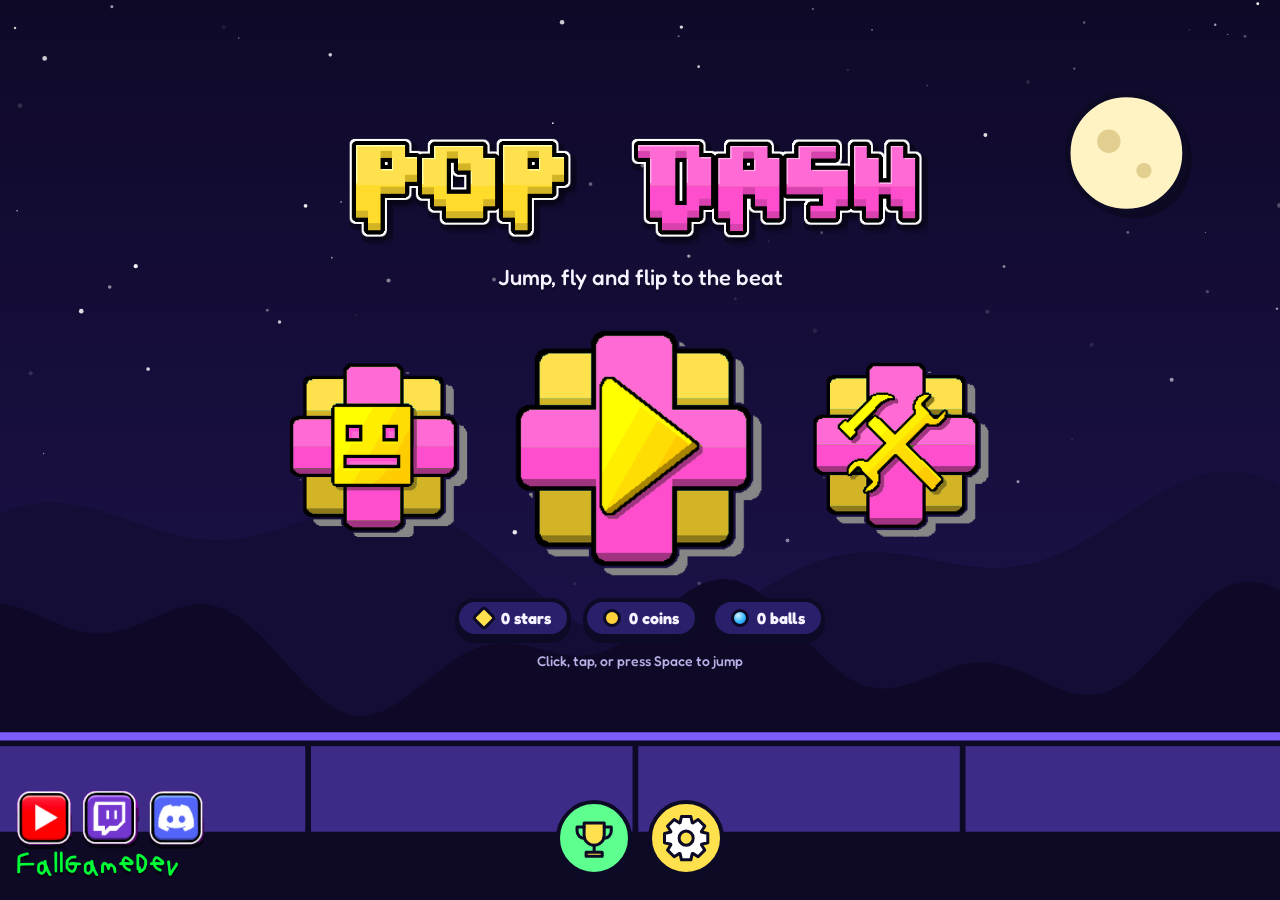
==== commit 9ef8a249: "Update print statement from 'Hello' to 'Goodbye'" ====
--- a/index.html
+++ b/index.html
@@ -6,7 +6,7 @@
   <title>Pop Dash</title>
   <meta name="description" content="Pop Dash: a rhythm platformer with seven game modes, practice mode and a level editor.">
   <link rel="preconnect" href="https://fonts.googleapis.com">
-  <link href="https://fonts.googleapis.com/css2?family=Fredoka:wght@500;700&display=swap" rel="stylesheet">
+  <link href="https://fonts.googleapis.com/css2?family=Fredoka:wght@500;700&family=Lilita+One&display=swap" rel="stylesheet">
   <style>
     /* Banner image embedded as base64 (no separate file). Used by .soc-icons and .soc-name. */
     /* Title logo (your Pop Dash picture), embedded as base64. */
@@ -209,10 +209,112 @@
 .text:focus, select:focus, textarea:focus { border-color: var(--blue); }
 textarea { width: 100%; height: 200px; font-family: ui-monospace, Menlo, Consolas, monospace; font-size: 12px; resize: vertical; }
 
-/* ---------- Level select ---------- */
-.carousel { flex: 1; display: flex; align-items: center; gap: 14px; width: 100%; justify-content: center; }
-.level-card { text-align: center; gap: 14px; }
-.level-card .name { font-size: clamp(28px, 5vw, 40px); font-weight: 700; text-shadow: 0 4px 0 var(--ink); }
+/* ---------- Level select (matches the Geometry Dash level page) ---------- */
+#screen-levels {
+  --tint: #0096ff; --u: clamp(40px, 9vh, 96px); --lf: "Lilita One", var(--font);
+  padding: 0; gap: 0; overflow: hidden; justify-content: flex-start; font-family: var(--lf); font-weight: 400;
+  background: linear-gradient(180deg,
+    color-mix(in srgb, var(--tint) 60%, #1010ff) 0%,
+    color-mix(in srgb, var(--tint) 28%, #00004a) 55%,
+    color-mix(in srgb, var(--tint) 10%, #00002e) 100%);
+}
+/* GD title text: small caps, white, dark soft shadow */
+#screen-levels .sc { font-variant-caps: small-caps; letter-spacing: .02em; color: #fff; text-shadow: 0 .06em 0 rgba(0, 0, 40, .85), 0 0 .12em rgba(0, 0, 40, .6); }
+
+.lv-main { position: relative; z-index: 2; flex: 1; width: min(66vw, 880px); min-height: 0; display: flex; flex-direction: column; justify-content: center; gap: clamp(6px, 1.6vh, 16px); padding: 13vh 0 calc(17vh + 8px); }
+
+/* Level panel: face left, name middle, stars top right, orbs bottom left, coins bottom right */
+.lv-panel {
+  display: grid; grid-template-columns: clamp(64px, 16vw, 170px) 1fr clamp(64px, 16vw, 170px); grid-template-rows: auto 1fr auto; align-items: center;
+  min-height: clamp(170px, 34vh, 320px); padding: clamp(10px, 2.2vh, 24px) clamp(12px, 2vw, 28px);
+  background: color-mix(in srgb, var(--tint) 12%, #00005a); border-radius: clamp(22px, 4vh, 44px);
+  cursor: pointer; text-align: center; outline-offset: 4px;
+}
+.lv-panel:hover { filter: brightness(1.12); }
+.lv-panel:active { transform: scale(.992); }
+.lv-panel:focus-visible { outline: 4px solid #fff; }
+.lv-panel.swap-l { animation: lv-in-l .26s ease-out; }
+.lv-panel.swap-r { animation: lv-in-r .26s ease-out; }
+@keyframes lv-in-l { from { transform: translateX(-40px); opacity: 0; } }
+@keyframes lv-in-r { from { transform: translateX(40px); opacity: 0; } }
+
+.lv-stars { grid-column: 3; grid-row: 1; justify-self: end; display: flex; align-items: center; gap: 8px; font-size: clamp(20px, min(3vw, 4.4vh), 40px); color: #ffe400; text-shadow: 0 .08em 0 rgba(0, 0, 40, .8); }
+.lv-stars svg { width: 1.15em; height: 1.15em; fill: #ffc400; stroke: #7a4a00; stroke-width: 1.6; paint-order: stroke; }
+.lv-face { grid-column: 1; grid-row: 2; width: 100%; aspect-ratio: 1; display: block; filter: drop-shadow(0 .5vh 0 rgba(0, 0, 40, .45)); }
+.lv-panel.swap-l .lv-face, .lv-panel.swap-r .lv-face { animation: lv-pop .38s cubic-bezier(.3, 1.6, .5, 1); }
+@keyframes lv-pop { from { transform: scale(.6) rotate(-8deg); } }
+.lv-name { grid-column: 2; grid-row: 2; font-size: clamp(28px, min(6.4vw, 10vh), 92px); line-height: 1.02; overflow-wrap: break-word; padding: 0 2% 0 4%; }
+.lv-orbs { grid-column: 1 / 3; grid-row: 3; justify-self: start; display: flex; align-items: center; gap: 10px; font-size: clamp(18px, min(2.8vw, 4vh), 36px); }
+.lv-orbcl { position: relative; width: 1.6em; height: 1.4em; flex: none; }
+.lv-orbcl i { position: absolute; width: .85em; height: .85em; border-radius: 50%; background: radial-gradient(circle at 35% 30%, #d6f3ff, #35b8ff 55%, #1b6fd8); box-shadow: 0 .05em 0 rgba(0, 0, 40, .6); }
+.lv-orbcl i:nth-child(1) { left: .38em; top: 0; } .lv-orbcl i:nth-child(2) { left: 0; top: .5em; } .lv-orbcl i:nth-child(3) { left: .75em; top: .5em; }
+.lv-coins { grid-column: 3; grid-row: 3; justify-self: end; display: flex; gap: clamp(6px, 1vw, 12px); }
+.lv-coin { width: clamp(28px, min(5.2vw, 8.4vh), 62px); aspect-ratio: 1; border-radius: 50%; display: grid; place-items: center;
+  background: radial-gradient(circle at 35% 30%, #fff3a0, #ffc720 55%, #e08a00); border: 3px solid #1a1000; box-shadow: 0 .4vh 0 rgba(0, 0, 40, .55); }
+.lv-coin svg { width: 62%; height: 62%; fill: #c76a00; stroke: #7a3a00; stroke-width: 1.4; }
+.lv-coin.empty { background: radial-gradient(circle at 35% 30%, #5b5f86, #2f3257 60%, #23264a); border-color: #0c0e24; }
+.lv-coin.empty svg { fill: #3c4070; stroke: #1d2040; }
+
+#lv-bars { display: flex; flex-direction: column; gap: clamp(2px, 1vh, 10px); }
+.lv-bar-label { text-align: center; font-size: clamp(20px, min(3.2vw, 4.6vh), 44px); }
+.lv-bar { position: relative; display: block; width: 100%; height: clamp(30px, 6.4vh, 64px); padding: 0; cursor: pointer; border-radius: 999px; overflow: hidden;
+  background: color-mix(in srgb, var(--tint) 8%, #000050); border: 3px solid rgba(0, 0, 30, .55); font: inherit; color: inherit; }
+.lv-bar:hover { filter: brightness(1.1); } .lv-bar:focus-visible { outline: 4px solid #fff; outline-offset: 3px; }
+.lv-bar i { position: absolute; left: 0; top: 0; bottom: 0; border-radius: 999px; transition: width .5s ease-out; }
+.lv-bar.normal i { background: linear-gradient(#5dff2a, #00ee00 55%, #00c800); }
+.lv-bar.practice i { background: linear-gradient(#66ffff, #00f5f5 55%, #00cfd8); }
+.lv-bar b { position: absolute; inset: 0; display: grid; place-items: center; font-weight: 400; font-size: clamp(18px, min(2.8vw, 4.2vh), 38px); }
+
+/* big white arrows */
+.lv-arrow { position: absolute; z-index: 3; top: 52%; margin-top: calc(var(--ah) / -2 - 6vh); --ah: clamp(64px, 15vh, 170px); padding: 0; border: 0; background: none; cursor: pointer;
+  filter: drop-shadow(.6vh .9vh 0 rgba(0, 0, 60, .55)); }
+.lv-arrow span { display: block; width: calc(var(--ah) * .55); height: var(--ah); background: #fff; }
+.lv-arrow.l { left: 2.4vw; } .lv-arrow.l span { clip-path: polygon(100% 0, 0 50%, 100% 100%); }
+.lv-arrow.r { right: 2.4vw; } .lv-arrow.r span { clip-path: polygon(0 0, 100% 50%, 0 100%); }
+.lv-arrow:hover { filter: drop-shadow(.6vh .9vh 0 rgba(0, 0, 60, .55)) brightness(1.1); }
+.lv-arrow:active span { transform: scale(.94); }
+.lv-arrow:focus-visible, .lv-back:focus-visible { outline: 4px solid #fff; outline-offset: 4px; }
+
+.lv-back { position: absolute; z-index: 4; left: 2vw; top: 2vh; width: clamp(52px, 9.5vh, 110px); aspect-ratio: 1; padding: 0; border: 0; background: none; cursor: pointer; filter: drop-shadow(.4vh .6vh 0 rgba(0, 0, 60, .5)); }
+.lv-back:hover { filter: drop-shadow(.4vh .6vh 0 rgba(0, 0, 60, .5)) brightness(1.1); }
+.lv-back svg { width: 100%; height: 100%; display: block; }
+
+/* bottom strip and page dots */
+.lv-strip { position: absolute; z-index: 1; left: 0; right: 0; bottom: 6.5vh; height: 11vh; display: flex; flex-direction: column; align-items: center; justify-content: center; font-size: clamp(18px, min(2.6vw, 4vh), 36px);
+  background: linear-gradient(180deg, rgba(0, 0, 40, .22), rgba(0, 0, 40, .1)); }
+.lv-strip::before { content: ""; position: absolute; left: 0; right: 0; top: 0; height: 3px; background: linear-gradient(90deg, transparent, rgba(255, 255, 255, .6), transparent); }
+.lv-strip small { font-size: .6em; opacity: .8; }
+.lv-dots { position: absolute; z-index: 3; left: 0; right: 0; bottom: 1.8vh; display: flex; justify-content: center; gap: clamp(10px, 1.6vw, 22px); }
+.lv-dots button { width: clamp(14px, 2.4vh, 26px); aspect-ratio: 1; padding: 0; border: 0; border-radius: 50%; background: #8d8fb0; cursor: pointer; }
+.lv-dots button[aria-current="true"] { background: #fff; }
+.lv-dots button:focus-visible { outline: 3px solid #fff; outline-offset: 2px; }
+
+/* GD-style corner blocks and the hanging blocks at the top */
+.lv-deco { position: absolute; pointer-events: none; z-index: 0; }
+.lv-deco i { display: block; box-sizing: border-box; border: .6vh solid #fff; box-shadow: 0 0 0 .7vh rgba(0, 0, 90, .5); }
+.lv-deco .gr { background: linear-gradient(#b9f04a, #62c01c 70%, #3f8a10); }
+.lv-deco .cy { background: linear-gradient(#69f2e6, #1cc8c8 70%, #109aa6); }
+.lv-top { top: 0; left: 50%; transform: translateX(-50%); display: flex; align-items: flex-start; }
+.lv-top i { border-top: 0; border-radius: 0 0 1.2vh 1.2vh; margin: 0 .5vh; }
+.lv-top .s { width: calc(var(--u) * 1.2); height: calc(var(--u) * .6); }
+.lv-top .w { width: calc(var(--u) * 3.4); height: calc(var(--u) * 1.1); }
+.lv-top .c { width: calc(var(--u) * 2); height: calc(var(--u) * 1.5); }
+.lv-stair { bottom: 0; width: calc(var(--u) * 3); height: calc(var(--u) * 3); }
+.lv-stair.l { left: 0; } .lv-stair.r { right: 0; }
+.lv-stair i { position: absolute; width: var(--u); height: var(--u); bottom: calc(var(--y) * var(--u)); }
+.lv-stair.l i { left: calc(var(--x) * var(--u)); } .lv-stair.r i { right: calc(var(--x) * var(--u)); }
+
+@media (max-width: 700px) {
+  .lv-main { width: calc(100vw - 112px); }
+  .lv-panel { grid-template-columns: 64px 1fr; }
+  .lv-stars, .lv-coins, .lv-orbs { grid-column: 1 / -1; }
+  .lv-arrow { --ah: clamp(54px, 11vh, 90px); } .lv-arrow.l { left: 8px; } .lv-arrow.r { right: 8px; }
+  .lv-top, .lv-stair { display: none; } .lv-back { top: 10px; left: 8px; }
+}
+@media (prefers-reduced-motion: reduce) {
+  .lv-panel.swap-l, .lv-panel.swap-r, .lv-panel .lv-face { animation: none !important; }
+  .lv-bar i { transition: none; }
+}
 .badge { align-self: center; border: 4px solid var(--ink); border-radius: 999px; padding: 4px 16px; font-weight: 700; color: var(--ink); box-shadow: 0 4px 0 var(--ink); }
 .badge.Easy { background: var(--green); } .badge.Normal { background: var(--yellow); }
 .badge.Hard { background: var(--red); color: #fff; } .badge.Harder { background: #c13bff; color: #fff; } .badge.Demon { background: #1a0b1f; color: #ff3b3b; border: 2px solid #ff3b3b; text-shadow: 0 0 6px #ff3b3b; } .badge.Custom { background: var(--blue); }
@@ -606,12 +708,18 @@
 
   <!-- ================= Level select ================= -->
   <section id="screen-levels" class="screen hidden">
-    <header class="bar"><button class="btn" data-go="menu">Back</button><h2>Pick a Level</h2><span></span></header>
-    <div class="carousel">
-      <button id="lv-prev" class="btn icon-btn" aria-label="Previous level">&lt;</button>
-      <div id="lv-card" class="card level-card"></div>
-      <button id="lv-next" class="btn icon-btn" aria-label="Next level">&gt;</button>
+    <div class="lv-deco lv-top" aria-hidden="true"><i class="cy s"></i><i class="gr w"></i><i class="cy c"></i><i class="gr w"></i><i class="cy s"></i></div>
+    <div class="lv-deco lv-stair l" aria-hidden="true"><i class="cy" style="--x:0;--y:0"></i><i class="gr" style="--x:0;--y:1"></i><i class="cy" style="--x:0;--y:2"></i><i class="gr" style="--x:1;--y:0"></i><i class="cy" style="--x:1;--y:1"></i><i class="cy" style="--x:2;--y:0"></i></div>
+    <div class="lv-deco lv-stair r" aria-hidden="true"><i class="cy" style="--x:0;--y:0"></i><i class="gr" style="--x:0;--y:1"></i><i class="cy" style="--x:0;--y:2"></i><i class="gr" style="--x:1;--y:0"></i><i class="cy" style="--x:1;--y:1"></i><i class="cy" style="--x:2;--y:0"></i></div>
+    <button class="lv-back" data-go="menu" aria-label="Back"><svg viewBox="0 0 100 100" aria-hidden="true"><defs><linearGradient id="lvg" x1="0" y1="0" x2="0" y2="1"><stop offset="0" stop-color="#c5f55a"/><stop offset="1" stop-color="#3f9a14"/></linearGradient></defs><polygon points="90,10 12,50 90,90" fill="url(#lvg)" stroke="#fff" stroke-width="7" stroke-linejoin="round"/></svg></button>
+    <button id="lv-prev" class="lv-arrow l" aria-label="Previous level"><span></span></button>
+    <div class="lv-main">
+      <div id="lv-card" class="lv-panel" role="button" tabindex="0"></div>
+      <div id="lv-bars"></div>
     </div>
+    <button id="lv-next" class="lv-arrow r" aria-label="Next level"><span></span></button>
+    <div id="lv-strip" class="lv-strip sc"></div>
+    <div id="lv-dots" class="lv-dots"></div>
   </section>
 
   <!-- ================= Icon kit ================= -->
@@ -4494,6 +4602,19 @@
 
 </script>
   <script>
+/* Difficulty faces, embedded as base64 PNGs (used by the level select) */
+PD.FACES = {
+  easy: '[data-uri]',
+  normal: '[data-uri]',
+  hard: '[data-uri]',
+  harder: '[data-uri]',
+  insane: '[data-uri]',
+  demon: '[data-uri]',
+  nah: '[data-uri]',
+  stupid: '[data-uri]',
+};
+</script>
+  <script>
 /* js/ui.js */
 /* ==========================================================================
    ui.js
@@ -4564,30 +4685,74 @@
     return wrap;
   }
 
-  function renderLevelCard() {
-    var lv = PD.LEVELS[levelIdx], p = S.level(lv.id), card = $('lv-card');
+  // Which face (and color) each difficulty uses. Anything unknown, like Custom levels, gets the "nah" face.
+  var FACE_TINT = { easy: '#0096ff', normal: '#00e626', hard: '#ffd800', harder: '#ff1a1a', insane: '#ff00ff', demon: '#b80a3c', nah: '#808080', stupid: '#a8a878' };
+  var STAR_SVG = '<svg viewBox="0 0 24 24" aria-hidden="true"><path d="M12 1.8l3 6.6 7.2.8-5.3 4.9 1.5 7.1L12 17.6 5.6 21.2l1.5-7.1L1.8 9.2 9 8.4z"/></svg>';
+  function faceKey(difficulty) {
+    var k = String(difficulty || '').toLowerCase();
+    return PD.FACES[k] ? k : 'nah';
+  }
+  PD.faceFor = function (difficulty) { return PD.FACES[faceKey(difficulty)]; };   // data: URL, handy for other screens
+
+  function lvBar(label, pct, cls, onClick) {
+    var wrap = el('div', 'lv-bar-wrap');
+    wrap.appendChild(el('div', 'lv-bar-label sc', label));
+    var b = el('button', 'lv-bar ' + cls); b.type = 'button'; b.setAttribute('aria-label', label + ', ' + pct + '%. Tap to play.');
+    var fill = el('i'); fill.style.width = pct + '%';
+    b.appendChild(fill); b.appendChild(el('b', 'sc', pct + '%'));
+    b.onclick = onClick;
+    wrap.appendChild(b);
+    return wrap;
+  }
+
+  function renderLevelCard(dir) {
+    var lv = PD.LEVELS[levelIdx], p = S.level(lv.id), card = $('lv-card'), key = faceKey(lv.difficulty);
+    var play = function () { UI.playLevel(lv, { from: 'levels' }); };
+    var practice = function () { UI.playLevel(lv, { practice: true, from: 'levels' }); };
+
     card.textContent = '';
-    card.appendChild(el('div', 'name', lv.name));
-    card.appendChild(el('div', 'badge ' + lv.difficulty, lv.difficulty + '  •  ' + lv.stars + ' stars'));
-    card.appendChild(meter('Normal mode', p.normal));
-    card.appendChild(meter('Practice mode', p.practice, 'practice'));
-    var coins = el('div', 'coins');
-    for (var i = 0; i < 3; i++) coins.appendChild(el('span', 'dot ' + (p.coins.indexOf(i) >= 0 ? 'coin' : 'empty')));
+    card.setAttribute('aria-label', 'Play ' + lv.name + ', ' + lv.difficulty);
+    card.onclick = play;
+    card.onkeydown = function (e) { if (e.key === 'Enter' || e.key === ' ') { e.preventDefault(); play(); } };
+
+    if (lv.stars) { var st = el('div', 'lv-stars'); st.appendChild(el('span', '', String(lv.stars))); st.insertAdjacentHTML('beforeend', STAR_SVG); card.appendChild(st); }
+    var face = el('img', 'lv-face'); face.src = PD.FACES[key]; face.alt = lv.difficulty + ' difficulty'; face.draggable = false;
+    card.appendChild(face);
+    card.appendChild(el('div', 'lv-name sc', lv.name));
+    var pool = S.ballPool(lv.id);
+    if (pool) {
+      var orbs = el('div', 'lv-orbs sc'); orbs.appendChild(el('span', '', (p.ballsGot || 0) + '/' + pool));
+      var cl = el('span', 'lv-orbcl'); cl.innerHTML = '<i></i><i></i><i></i>'; orbs.appendChild(cl); card.appendChild(orbs);
+    }
+    var coins = el('div', 'lv-coins');
+    for (var i = 0; i < 3; i++) { var c = el('span', 'lv-coin ' + (p.coins.indexOf(i) >= 0 ? 'got' : 'empty')); c.innerHTML = STAR_SVG; coins.appendChild(c); }
     card.appendChild(coins);
-    card.appendChild(el('div', 'sub', 'Attempts: ' + p.attempts + (p.done ? '   •   Completed!' : '')));
-    var row = el('div', 'play-row');
-    var play = el('button', 'btn big green', 'Play'), prac = el('button', 'btn big blue', 'Practice');
-    play.onclick = function () { UI.playLevel(lv, { from: 'levels' }); };
-    prac.onclick = function () { UI.playLevel(lv, { practice: true, from: 'levels' }); };
-    row.appendChild(play); row.appendChild(prac);
-    card.appendChild(row);
-    card.style.borderColor = '';
-    card.style.background = PD.mixColor(lv.bg, '#2a1f6b', 0.45);
+
+    var bars = $('lv-bars'); bars.textContent = '';
+    bars.appendChild(lvBar('Normal Mode', p.normal, 'normal', play));
+    bars.appendChild(lvBar('Practice Mode', p.practice, 'practice', practice));
+
+    var strip = $('lv-strip'); strip.textContent = '';
+    strip.appendChild(el('span', '', 'Tap the level to play'));
+    strip.appendChild(el('small', '', 'Attempts: ' + p.attempts + (p.done ? '  •  Completed!' : '')));
+
+    $('screen-levels').style.setProperty('--tint', FACE_TINT[key]);
+
+    var dots = $('lv-dots'); dots.textContent = '';
+    PD.LEVELS.forEach(function (l, n) {
+      var d = el('button'); d.type = 'button'; d.setAttribute('aria-label', 'Level ' + (n + 1) + ': ' + l.name);
+      d.setAttribute('aria-current', n === levelIdx ? 'true' : 'false');
+      d.onclick = function () { var to = n - levelIdx; if (to) { levelIdx = n; renderLevelCard(to < 0 ? -1 : 1); } };
+      dots.appendChild(d);
+    });
+
+    card.classList.remove('swap-l', 'swap-r');
+    if (dir) { void card.offsetWidth; card.classList.add(dir < 0 ? 'swap-l' : 'swap-r'); }
   }
 
   function shiftLevel(d) {
     levelIdx = (levelIdx + d + PD.LEVELS.length) % PD.LEVELS.length;
-    renderLevelCard();
+    renderLevelCard(d);
   }
 
   // ------------------------------------------------------------------------
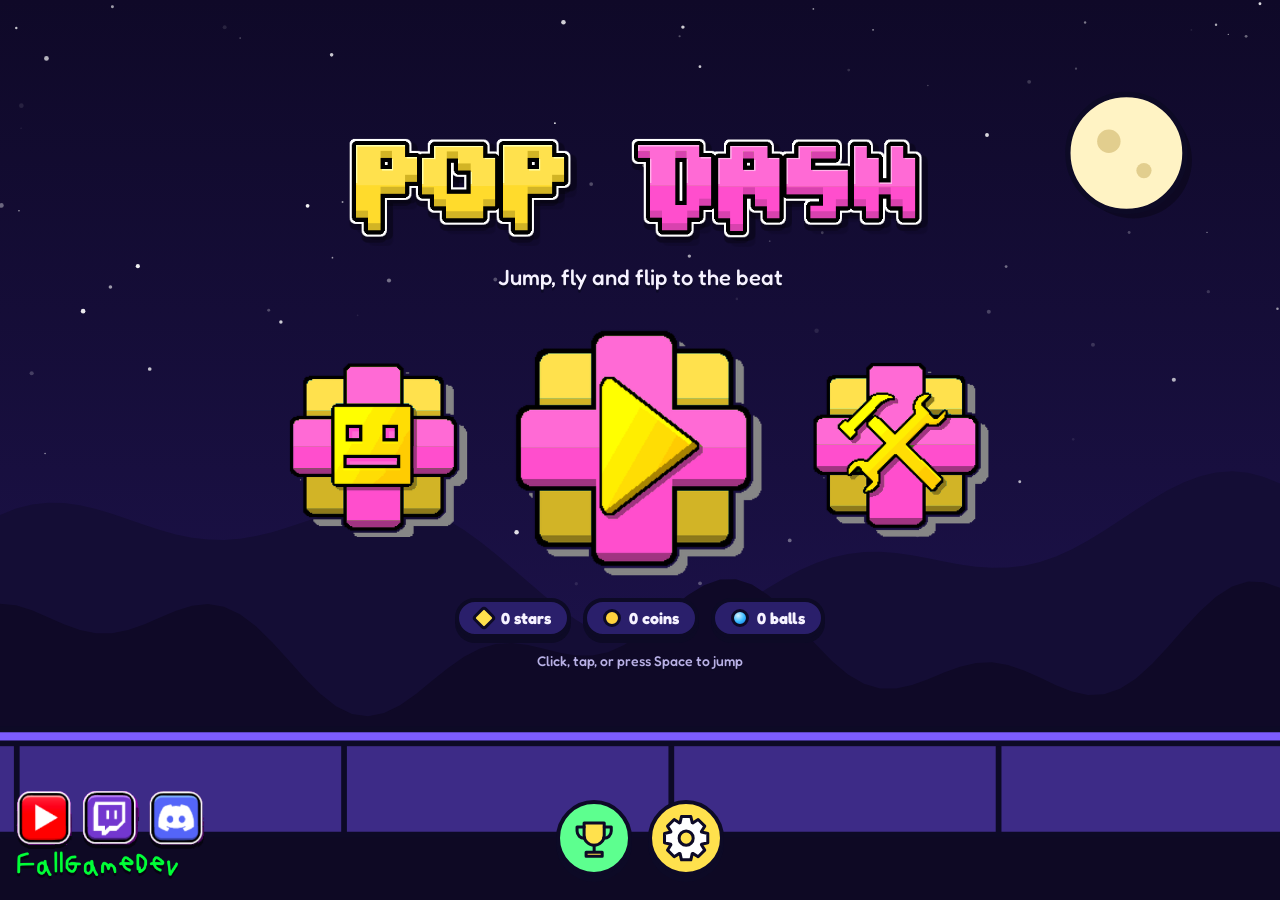
==== commit ff5d3458: "Implement Nexus bot for automated gameplay Added Nexus bot functionality that automates gameplay by " ====
--- a/index.html
+++ b/index.html
@@ -808,6 +808,10 @@
         <div class="row">
           <div><b>Show FPS</b><div class="sub left">Shows how many frames per second the game is running at, in the top left corner.</div></div>
           <button id="set-fps" class="switch" role="switch" aria-checked="false" aria-label="Show FPS"></button>
+        </div>
+        <div class="row">
+          <div><b>Nexus</b><div class="sub left">A bot that plays every level for you. It looks ahead with the game's own physics, then presses the jump button for you. Pressing keys does nothing while it is on.</div></div>
+          <button id="set-nexus" class="switch" role="switch" aria-checked="false" aria-label="Nexus bot"></button>
         </div>
         <div class="row"><span>Erase all progress</span><button id="set-reset" class="btn red">Reset</button></div>
         <div class="help">
@@ -1756,6 +1760,76 @@
 
 </script>
   <script>
+/* js/nexus.js */
+/* ==========================================================================
+   nexus.js
+   NEXUS is a bot that plays the level for you. Turn it on in Settings.
+
+   How it works: it uses the same physics (PD.Sim) as the game to "look ahead".
+   Every 8 physics ticks it picks hold or let go. If a choice leads to a crash
+   it rewinds and tries the other one (a depth first search), and it remembers
+   situations that always crash. When it reaches the finish line it has a full
+   list of button presses. The game then replays that list on the real run.
+   Plans are cached, so a level is only solved once per session.
+   ========================================================================== */
+(function (root) {
+  'use strict';
+  var PD = root.PD;
+  var N = PD.Nexus = { on: false, status: '' };
+  var cache = new WeakMap();           // level data -> plan for the start of the level
+
+  var DECIDE = 8;                      // Ticks between button choices.
+  var HAZ_PAD = 0.08;                  // Pretend hazards are a bit bigger so the bot stays safe.
+  var MAX_MS = 8000;                   // Give up after this long.
+
+  // A short label for "the same situation" so we never explore it twice.
+  function key(s, depth) {
+    var fly = s.mode === 'ship' || s.mode === 'ufo' || s.mode === 'wave';
+    return depth + '|' + Math.round(s.y * (fly ? 8 : 24)) + '|' + Math.round(s.vy * (fly ? 1 : 3)) + '|' +
+      s.g + s.mode[0] + s.mode[1] + s.speed + (s.mini ? 'm' : '') + (s.prevHold ? 'h' : '') +
+      (s.grounded ? 'g' : '') + (s.boost > 0 ? Math.round(s.boost * 30) : '') + '|' + s.coins.length;
+  }
+  // Which button choice to try first.
+  function order(s) {
+    return (s.mode === 'ship' || s.mode === 'wave') ? (s.y < 5 ? [true, false] : [false, true]) : [false, true];
+  }
+
+  /* Search for a list of hold / let go choices (one per 8 ticks) that wins.
+     startState is a Sim state (from sim.getState()). Returns an array or null. */
+  function solve(level, startState) {
+    var sim = new PD.Sim(level, { silent: true, hazPad: HAZ_PAD });
+    var bad = new Set(), stack = [], t0 = Date.now(), nodes = 0;
+    stack.push({ state: startState, tries: null, idx: 0, hold: false });
+    while (stack.length) {
+      var top = stack[stack.length - 1];
+      if (!top.tries) top.tries = order(top.state);
+      if (top.idx >= top.tries.length) { bad.add(key(top.state, stack.length - 1)); stack.pop(); continue; }
+      var hold = top.tries[top.idx++];
+      sim.setState(top.state);
+      for (var i = 0; i < DECIDE && !sim.dead && !sim.won; i++) sim.step(hold);
+      if ((++nodes & 1023) === 0 && Date.now() - t0 > MAX_MS) return null;
+      if (sim.dead) continue;
+      if (sim.won) return stack.slice(1).map(function (n) { return n.hold; }).concat([hold]);
+      var st = sim.getState();
+      if (bad.has(key(st, stack.length))) continue;
+      stack.push({ state: st, tries: null, idx: 0, hold: hold });
+    }
+    return null;
+  }
+
+  /* Make a plan for the current moment of a run. Returns an array of holds or null.
+     fromStart = true when the run is at the very start (those plans are cached). */
+  N.plan = function (level, sim, fromStart) {
+    if (fromStart && cache.has(level.data)) return cache.get(level.data);
+    var plan = solve(level, sim.getState());
+    if (fromStart) cache.set(level.data, plan);
+    return plan;
+  };
+  N.DECIDE = DECIDE;
+})(typeof window !== 'undefined' ? window : globalThis);
+
+</script>
+  <script>
 /* js/render.js */
 /* ==========================================================================
    render.js
@@ -3016,7 +3090,7 @@
       owned: {},                          // Icons bought in the shop, like { 'ship:5': true }
       stats: { deaths: 0, ballsEarned: 0, flawless: false },   // Counters used by achievements.
       ach: {},                            // Unlocked achievements: { id: time it was unlocked }
-      settings: { music: 0.7, sfx: 0.8, lowPerf: false, showFps: false },
+      settings: { music: 0.7, sfx: 0.8, lowPerf: false, showFps: false, nexus: false },
       custom: []                          // Levels made in the editor.
     };
   }
@@ -3041,7 +3115,7 @@
     if (!data.stats) data.stats = { deaths: 0, ballsEarned: 0, flawless: false };
     if (!data.ach) data.ach = {};
     // Settings added later (old saves do not have them).
-    data.settings = Object.assign({ music: 0.7, sfx: 0.8, lowPerf: false, showFps: false }, data.settings);
+    data.settings = Object.assign({ music: 0.7, sfx: 0.8, lowPerf: false, showFps: false, nexus: false }, data.settings);
     return data;
   };
 
@@ -3586,6 +3660,7 @@
   var state = 'idle', paused = false;
   var level = null, sim = null, opts = {};
   var hold = false;                 // Is the jump button down right now?
+  var nexusPlan = null, nexusTick = 0;   // NEXUS bot: the list of button choices and how many ticks have passed
   var last = 0, acc = 0, time = 0, frame = 0;
   var cam = { x: 0, y: -2 };
   var bg = { cur: '#1b1147', target: '#1b1147' }, blockColor = '#7c5cff';
@@ -3649,6 +3724,7 @@
   G.applySettings = function () {
     var st = PD.Save.get().settings;
     lowPerf = !!st.lowPerf; fpsOn = !!st.showFps;
+    PD.Nexus.on = !!st.nexus;          // Nexus bot on or off (takes effect on the next attempt)
     R.lowPerf = lowPerf;
     root.document.body.classList.toggle('low-perf', lowPerf);
     fpsEl = fpsEl || root.document.getElementById('fps');
@@ -3695,7 +3771,16 @@
     if (cp) { sim.setState(cp.state); bg.cur = bg.target = cp.bg; }
     else { sim.reset(); bg.cur = bg.target = level.data.bg || PD.BG_COLORS[0]; }
     // If the button is still held from the last try, do not count it as a new tap.
+    if (PD.Nexus.on) hold = false;
     sim.prevHold = hold;
+    // NEXUS: work out every button press for this attempt before it starts.
+    nexusPlan = null; nexusTick = 0;
+    if (PD.Nexus.on) {
+      nexusPlan = PD.Nexus.plan(level, sim, !cp);
+      $('hud-mode').textContent = nexusPlan ? 'NEXUS' : 'NEXUS: no path found';
+    } else {
+      $('hud-mode').textContent = opts.practice ? 'PRACTICE' : (opts.test ? 'TEST' : '');
+    }
     parts.length = 0; rings.length = 0; trail.length = 0; zips.length = 0;
     deadT = 0; winT = 0; cpClock = 0; shake = 0; acc = 0;
     mirrorAmt = sim.mirror ? 1 : 0;
@@ -3774,7 +3859,9 @@
     while (acc >= PD.TICK) {
       acc -= PD.TICK;
       if (sim.dead || sim.won) break;
-      sim.step(hold);
+      var h = hold;
+      if (nexusPlan) { var k = Math.floor(nexusTick / PD.Nexus.DECIDE); h = k < nexusPlan.length ? nexusPlan[k] : false; nexusTick++; }
+      sim.step(h);
       if (sim.events.length) { for (var i = 0; i < sim.events.length; i++) onEvent(sim.events[i]); sim.events.length = 0; }
     }
 
@@ -4974,6 +5061,7 @@
     $('set-sfx').value = st.sfx;
     setSwitch($('set-lowperf'), st.lowPerf);
     setSwitch($('set-fps'), st.showFps);
+    setSwitch($('set-nexus'), st.nexus);
     showSetTab(setTab);
   }
 
@@ -5351,6 +5439,12 @@
     $('set-fps').onclick = function () {
       var st = S.get().settings; st.showFps = !st.showFps; S.write();
       setSwitch(this, st.showFps); PD.Game.applySettings();
+    };
+
+    // Nexus: the bot that plays for you
+    $('set-nexus').onclick = function () {
+      var st = S.get().settings; st.nexus = !st.nexus; S.write();
+      setSwitch(this, st.nexus); PD.Game.applySettings();
     };
 
     // The Settings tabs
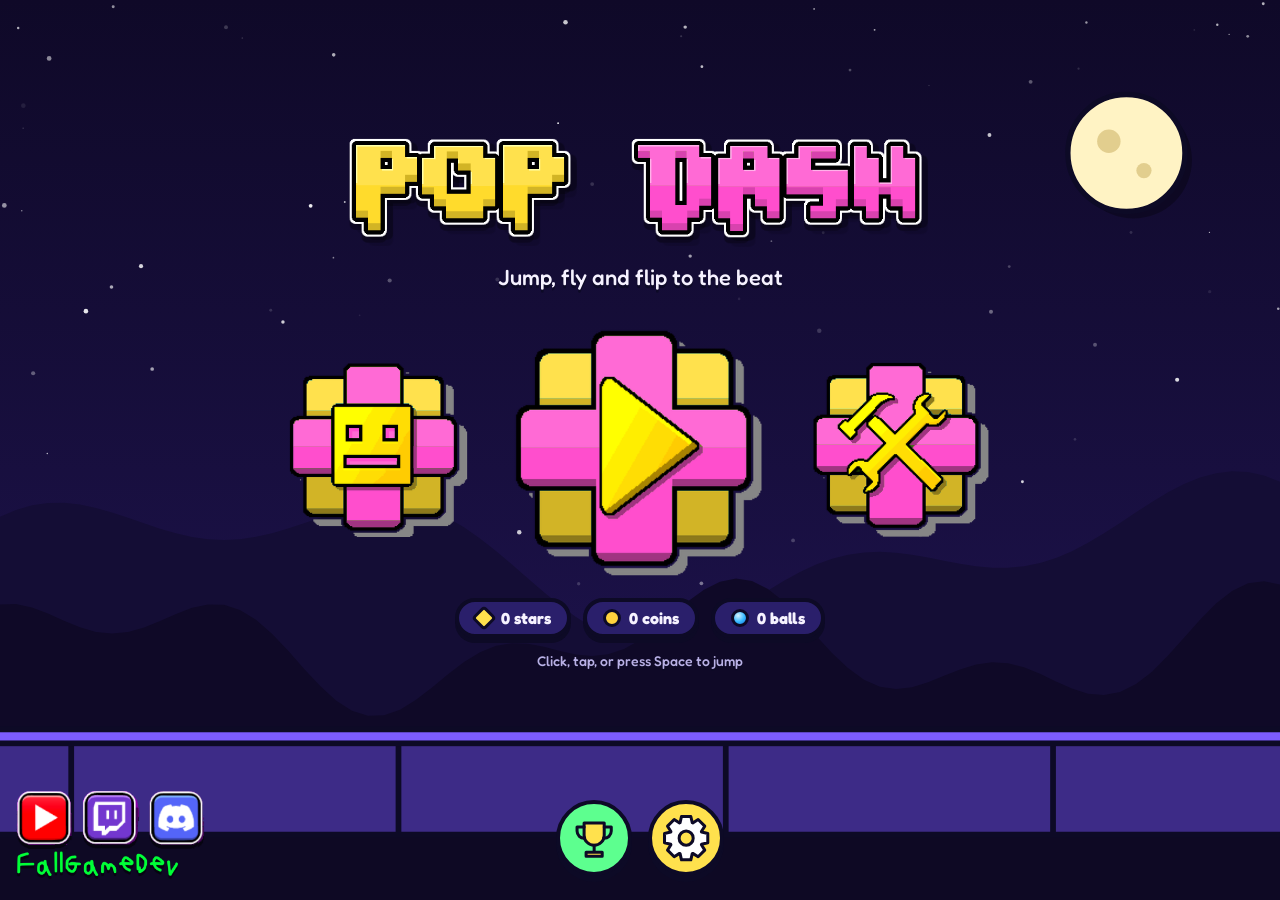
==== commit 308fc08d: "Update fmt.Println message from 'Hello' to 'Goodbye'" ====
--- a/index.html
+++ b/index.html
@@ -317,7 +317,7 @@
 }
 .badge { align-self: center; border: 4px solid var(--ink); border-radius: 999px; padding: 4px 16px; font-weight: 700; color: var(--ink); box-shadow: 0 4px 0 var(--ink); }
 .badge.Easy { background: var(--green); } .badge.Normal { background: var(--yellow); }
-.badge.Hard { background: var(--red); color: #fff; } .badge.Harder { background: #c13bff; color: #fff; } .badge.Demon { background: #1a0b1f; color: #ff3b3b; border: 2px solid #ff3b3b; text-shadow: 0 0 6px #ff3b3b; } .badge.Custom { background: var(--blue); }
+.badge.Hard { background: var(--red); color: #fff; } .badge.Harder { background: #c13bff; color: #fff; } .badge.Insane { background: #ff4fa3; color: #fff; box-shadow: 0 0 8px #ff4fa3; } .badge.Demon { background: #1a0b1f; color: #ff3b3b; border: 2px solid #ff3b3b; text-shadow: 0 0 6px #ff3b3b; } .badge.Custom { background: var(--blue); }
 .meter { height: 26px; background: var(--ink); border: 4px solid var(--ink); border-radius: 999px; overflow: hidden; position: relative; }
 .meter > i { display: block; height: 100%; border-radius: 999px; background: var(--green); }
 .meter.practice > i { background: var(--blue); }
@@ -810,7 +810,7 @@
           <button id="set-fps" class="switch" role="switch" aria-checked="false" aria-label="Show FPS"></button>
         </div>
         <div class="row">
-          <div><b>Nexus</b><div class="sub left">A bot that plays every level for you. It looks ahead with the game's own physics, then presses the jump button for you. Pressing keys does nothing while it is on.</div></div>
+          <div><b>Nexus</b><div class="sub left">A bot that plays every level for you. It looks ahead with the game's own physics, then presses the jump button for you. Pressing keys does nothing while it is on, and wins with Nexus do not count.</div></div>
           <button id="set-nexus" class="switch" role="switch" aria-checked="false" aria-label="Nexus bot"></button>
         </div>
         <div class="row"><span>Erase all progress</span><button id="set-reset" class="btn red">Reset</button></div>
@@ -1350,7 +1350,7 @@
     // Music from outside: only keep choices that are safe. Uploaded files do not travel inside
     // level code, so an imported level falls back to the code made tune.
     var mu = raw.music || {};
-    if (mu.kind === 'builtin' && /^level[1-5]$/.test(mu.id)) lv.music = { kind: 'builtin', id: mu.id };
+    if (mu.kind === 'builtin' && /^level[1-6]$/.test(mu.id)) lv.music = { kind: 'builtin', id: mu.id };
     else if (mu.kind === 'ng' && /^\d{1,9}$/.test(String(mu.id))) lv.music = { kind: 'ng', id: String(mu.id) };
     var s = raw.song || {};
     lv.song = { id: 'custom', bpm: Math.round(num(s.bpm, 70, 190, 125)), seed: Math.round(num(s.seed, 1, 999, 7)),
@@ -2694,11 +2694,11 @@
    Want to use your own music? Put the file in this /audio folder and list it
    below. Only use songs you made yourself or have a license to use.
 
-   Song ids: "menu", "practice", "level1", "level2", "level3", "level4", "level5"
+   Song ids: "menu", "practice", "level1", "level2", "level3", "level4", "level5", "level6"
    Example:
        PD.CUSTOM_SONGS = { level1: 'audio/my-song.mp3' };
    ========================================================================== */
-PD.CUSTOM_SONGS = { menu: 'audio/menu.mp3', practice: 'audio/practice.mp3', level1: 'audio/level1.mp3', level2: 'audio/level2.mp3', level3: 'audio/level3.mp3', level4: 'audio/song.mp3', level5: 'audio/level4.mp3' };
+PD.CUSTOM_SONGS = { menu: 'audio/menu.mp3', practice: 'audio/practice.mp3', level1: 'audio/level1.mp3', level2: 'audio/level2.mp3', level3: 'audio/level3.mp3', level4: 'audio/song.mp3', level5: 'audio/level4.mp3', level6: 'audio/level5.mp3' };
  
 /* Sound effect files. Any effect not listed here is made by code.
    Effect ids: "die", "jump", "orb", "pad", "portal", "coin", "win", "click" */
@@ -2711,7 +2711,7 @@
    Example:
        PD.SONG_CREDITS = [['Level 1 music', 'Song Name by Artist Name']];
 */
-PD.SONG_CREDITS = [['Level 5 music', 'Fearless Funk by DR MØB & Chris Linton (NCS)']];
+PD.SONG_CREDITS = [['Level 5 music', 'Fearless Funk by DR MØB & Chris Linton (NCS)'], ['Level 6 music', 'Press Start by MDK']];
 
 </script>
   <script>
@@ -3190,7 +3190,7 @@
 
   /* ---------- Blue balls ---------- */
   // How many balls each difficulty is worth in total. Change these to rebalance.
-  S.BALL_POOL = { Easy: 50, Normal: 100, Hard: 150, Harder: 200, Demon: 300 };
+  S.BALL_POOL = { Easy: 50, Normal: 100, Hard: 150, Harder: 200, Insane: 250, Demon: 300 };
 
   // Total balls a level can give. Levels made in the editor give none.
   S.ballPool = function (id) {
@@ -3362,6 +3362,7 @@
     beatLevel('level3', 'Comet Chaser', 'Comet Rush'),
     beatLevel('level4', 'Abyss Diver', 'Abyss Drift'),
     beatLevel('level5', 'Funk Fearless', 'Radiofunk'),
+    beatLevel('level6', 'Player One', 'Press Start'),
     { id: 'pop_master', name: 'Pop Master', desc: 'Beat every main level.',
       test: function () { return PD.LEVELS.every(function (l) { return done(l.id); }); },
       prog: function () { return [sum(PD.LEVELS, function (l) { return done(l.id) ? 1 : 0; }), PD.LEVELS.length]; } },
@@ -3936,7 +3937,7 @@
     burst(sim.x, sim.y, 14, icon.c2, 6, 0.7);
     rings.push({ x: sim.x, y: sim.y, t: 0, col: '#ffffff' });
     shake = 0.3;
-    if (!opts.test) {
+    if (!opts.test && !nexusPlan) {          // A Nexus run never counts (no progress, balls or deaths saved)
       var pct = percent();
       var best = PD.Save.report(level.data.id, opts.practice ? 'practice' : 'normal', pct);
       var got = PD.Save.lastAward;              // Blue balls handed out for this run (normal mode only).
@@ -3960,9 +3961,10 @@
     var stats = {
       attempts: attempt, jumps: totalJumps + sim.jumps, time: sim.time,
       coins: sim.coins.slice(), coinCount: level.coinCount,
-      practice: !!opts.practice, test: !!opts.test, level: level.data
+      practice: !!opts.practice, test: !!opts.test, level: level.data,
+      nexus: !!nexusPlan                    // Beaten by the Nexus bot, so it does not count
     };
-    if (!opts.test) {
+    if (!opts.test && !nexusPlan) {
       PD.Save.report(level.data.id, opts.practice ? 'practice' : 'normal', 100, sim.coins);
       stats.balls = PD.Save.lastAward;          // The rest of the level's balls (0 in practice).
       if (!opts.practice && attempt === 1) PD.Save.markFlawless();   // Beat it on the very first try.
@@ -4883,14 +4885,15 @@
   }
 
   function openComplete(stats) {
-    if (PD.Hub && PD.Hub.onComplete) PD.Hub.onComplete(stats, playing);   // Lets the Publish flow notice a win (js/hub.js)
-    $('cp-title').textContent = stats.practice ? 'Practice Complete!' : 'Level Complete!';
+    if (PD.Hub && PD.Hub.onComplete && !stats.nexus) PD.Hub.onComplete(stats, playing);   // Lets the Publish flow notice a win (js/hub.js)
+    $('cp-title').textContent = stats.nexus ? 'Nexus Finished It' : (stats.practice ? 'Practice Complete!' : 'Level Complete!');
     var box = $('cp-stats'); box.textContent = '';
     function line(k, v) { box.appendChild(el('span', '', k)); box.appendChild(el('b', '', v)); }
     line('Attempts', stats.attempts);
     line('Jumps', stats.jumps);
     line('Time', stats.time.toFixed(1) + ' s');
-    if (!stats.practice && !stats.test && stats.level.stars) line('Stars earned', '+' + stats.level.stars);
+    if (stats.nexus) line('Note', 'Nexus was on, so this win does not count.');
+    if (!stats.nexus && !stats.practice && !stats.test && stats.level.stars) line('Stars earned', '+' + stats.level.stars);
     if (stats.balls > 0) line('Balls earned', '+' + stats.balls);
     if (stats.practice) line('Tip', 'Now try normal mode! Practice gives no balls.');
     var coins = $('cp-coins'); coins.textContent = '';
@@ -7770,6 +7773,975 @@
 
 </script>
   <script>
+/* levels/level6.js */
+/* Built-in level. Made by tools/build-level5.js, so edit that file
+   instead of this one. Each object: t = type, x and y = grid position,
+   r = quarter turns, w and h = size in blocks. */
+PD.registerLevel({
+  "id": "level6",
+  "name": "Press Start",
+  "author": "Here Studios",
+  "difficulty": "Insane",
+  "stars": 13,
+  "speed": 1,
+  "mode": "cube",
+  "bg": "#1b1147",
+  "blockColor": "#3dd6ff",
+  "theme": "city",
+  "song": {
+    "id": "level6",
+    "bpm": 123,
+    "seed": 11,
+    "root": 45,
+    "scale": "minor"
+  },
+  "objects": [
+    {"t":"spike","x":14,"y":0},
+    {"t":"spike","x":24,"y":0},
+    {"t":"spike","x":25,"y":0},
+    {"t":"block","x":35,"y":0,"w":3},
+    {"t":"spike","x":38,"y":0},
+    {"t":"saw","x":47,"y":0},
+    {"t":"slope","x":56,"y":0},
+    {"t":"block","x":57,"y":0},
+    {"t":"slope","x":57,"y":1},
+    {"t":"block","x":58,"y":0,"h":2},
+    {"t":"slope","x":58,"y":2},
+    {"t":"block","x":59,"y":0,"h":3},
+    {"t":"slope","x":59,"y":3},
+    {"t":"block","x":60,"y":0,"h":3},
+    {"t":"slope","x":60,"y":3,"r":1},
+    {"t":"block","x":61,"y":0,"h":2},
+    {"t":"slope","x":61,"y":2,"r":1},
+    {"t":"block","x":62,"y":0},
+    {"t":"slope","x":62,"y":1,"r":1},
+    {"t":"slope","x":63,"y":0,"r":1},
+    {"t":"spike","x":72,"y":0},
+    {"t":"spike","x":73,"y":0},
+    {"t":"block","x":82,"y":0,"w":3},
+    {"t":"spike","x":85,"y":0},
+    {"t":"spike","x":86,"y":0},
+    {"t":"spike","x":87,"y":0},
+    {"t":"spike","x":88,"y":0},
+    {"t":"block","x":89,"y":0,"w":3},
+    {"t":"block","x":100,"y":0,"w":4},
+    {"t":"brick","x":104,"y":0,"w":4,"h":2},
+    {"t":"tBg3","x":125,"y":0},
+    {"t":"pSpeed2","x":125,"y":1},
+    {"t":"brick","x":125,"y":3,"h":7},
+    {"t":"spike","x":133,"y":0},
+    {"t":"spike","x":143,"y":0},
+    {"t":"spike","x":144,"y":0},
+    {"t":"spike","x":145,"y":0},
+    {"t":"block","x":155,"y":0,"w":2,"h":2},
+    {"t":"spike","x":157,"y":0},
+    {"t":"slope","x":166,"y":0},
+    {"t":"block","x":167,"y":0},
+    {"t":"slope","x":167,"y":1},
+    {"t":"block","x":168,"y":0,"h":2},
+    {"t":"slope","x":168,"y":2},
+    {"t":"block","x":169,"y":0,"h":3},
+    {"t":"slope","x":169,"y":3},
+    {"t":"block","x":170,"y":0,"h":4},
+    {"t":"slope","x":170,"y":4},
+    {"t":"block","x":171,"y":0,"h":4},
+    {"t":"slope","x":171,"y":4,"r":1},
+    {"t":"block","x":172,"y":0,"h":3},
+    {"t":"slope","x":172,"y":3,"r":1},
+    {"t":"block","x":173,"y":0,"h":2},
+    {"t":"slope","x":173,"y":2,"r":1},
+    {"t":"block","x":174,"y":0},
+    {"t":"slope","x":174,"y":1,"r":1},
+    {"t":"slope","x":175,"y":0,"r":1},
+    {"t":"saw","x":185,"y":0},
+    {"t":"spike","x":195,"y":0},
+    {"t":"spike","x":196,"y":0},
+    {"t":"padY","x":206,"y":0},
+    {"t":"brick","x":209,"y":2,"w":6},
+    {"t":"spikeS","x":210,"y":0},
+    {"t":"spikeS","x":211,"y":0},
+    {"t":"spikeS","x":212,"y":0},
+    {"t":"spikeS","x":213,"y":0},
+    {"t":"spike","x":223,"y":0},
+    {"t":"spike","x":224,"y":0},
+    {"t":"spike","x":225,"y":0},
+    {"t":"spike","x":226,"y":0},
+    {"t":"spike","x":227,"y":0},
+    {"t":"spike","x":228,"y":0},
+    {"t":"orbY","x":225,"y":2},
+    {"t":"brick","x":237,"y":0},
+    {"t":"spikeS","x":238,"y":0},
+    {"t":"spikeS","x":239,"y":0},
+    {"t":"spikeS","x":240,"y":0},
+    {"t":"brick","x":241,"y":0,"h":2},
+    {"t":"spikeS","x":242,"y":0},
+    {"t":"spikeS","x":243,"y":0},
+    {"t":"spikeS","x":244,"y":0},
+    {"t":"brick","x":245,"y":0,"h":3},
+    {"t":"block","x":257,"y":0,"w":3},
+    {"t":"spike","x":260,"y":0},
+    {"t":"spike","x":261,"y":0},
+    {"t":"spike","x":262,"y":0},
+    {"t":"spike","x":263,"y":0},
+    {"t":"spike","x":264,"y":0},
+    {"t":"block","x":265,"y":0,"w":3},
+    {"t":"block","x":276,"y":0,"w":4},
+    {"t":"brick","x":280,"y":0,"w":4,"h":2},
+    {"t":"block","x":284,"y":0,"w":4,"h":3},
+    {"t":"spike","x":296,"y":0},
+    {"t":"spike","x":297,"y":0},
+    {"t":"tBg6","x":344,"y":0},
+    {"t":"pSpeed1","x":344,"y":1},
+    {"t":"brick","x":344,"y":3,"h":7},
+    {"t":"pShip","x":352,"y":1},
+    {"t":"brick","x":352,"y":3,"h":7},
+    {"t":"brick","x":361,"y":0,"h":3},
+    {"t":"brick","x":361,"y":7,"h":3},
+    {"t":"spikeS","x":361,"y":3},
+    {"t":"spikeS","x":361,"y":6,"r":2},
+    {"t":"brick","x":370,"y":0,"h":4},
+    {"t":"brick","x":370,"y":8,"h":2},
+    {"t":"spikeS","x":370,"y":4},
+    {"t":"spikeS","x":370,"y":7,"r":2},
+    {"t":"brick","x":379,"y":0,"h":2},
+    {"t":"brick","x":379,"y":6,"h":4},
+    {"t":"spikeS","x":379,"y":2},
+    {"t":"spikeS","x":379,"y":5,"r":2},
+    {"t":"brick","x":388,"y":0,"h":3},
+    {"t":"brick","x":388,"y":7,"h":3},
+    {"t":"spikeS","x":388,"y":3},
+    {"t":"spikeS","x":388,"y":6,"r":2},
+    {"t":"brick","x":397,"y":0,"h":5},
+    {"t":"brick","x":397,"y":9},
+    {"t":"spikeS","x":397,"y":5},
+    {"t":"spikeS","x":397,"y":8,"r":2},
+    {"t":"brick","x":406,"y":0,"h":3},
+    {"t":"brick","x":406,"y":7,"h":3},
+    {"t":"spikeS","x":406,"y":3},
+    {"t":"spikeS","x":406,"y":6,"r":2},
+    {"t":"brick","x":415,"y":0},
+    {"t":"brick","x":415,"y":5,"h":5},
+    {"t":"spikeS","x":415,"y":1},
+    {"t":"spikeS","x":415,"y":4,"r":2},
+    {"t":"brick","x":424,"y":0,"h":3},
+    {"t":"brick","x":424,"y":7,"h":3},
+    {"t":"spikeS","x":424,"y":3},
+    {"t":"spikeS","x":424,"y":6,"r":2},
+    {"t":"brick","x":433,"y":0,"h":4},
+    {"t":"brick","x":433,"y":8,"h":2},
+    {"t":"spikeS","x":433,"y":4},
+    {"t":"spikeS","x":433,"y":7,"r":2},
+    {"t":"brick","x":442,"y":0,"h":2},
+    {"t":"brick","x":442,"y":6,"h":4},
+    {"t":"spikeS","x":442,"y":2},
+    {"t":"spikeS","x":442,"y":5,"r":2},
+    {"t":"coin","x":421,"y":6},
+    {"t":"brick","x":451,"y":0,"h":3},
+    {"t":"brick","x":451,"y":7,"h":3},
+    {"t":"spikeS","x":451,"y":3},
+    {"t":"spikeS","x":451,"y":6,"r":2},
+    {"t":"brick","x":460,"y":0,"h":5},
+    {"t":"brick","x":460,"y":9},
+    {"t":"spikeS","x":460,"y":5},
+    {"t":"spikeS","x":460,"y":8,"r":2},
+    {"t":"brick","x":469,"y":0,"h":4},
+    {"t":"brick","x":469,"y":8,"h":2},
+    {"t":"spikeS","x":469,"y":4},
+    {"t":"spikeS","x":469,"y":7,"r":2},
+    {"t":"brick","x":478,"y":0,"h":2},
+    {"t":"brick","x":478,"y":6,"h":4},
+    {"t":"spikeS","x":478,"y":2},
+    {"t":"spikeS","x":478,"y":5,"r":2},
+    {"t":"brick","x":487,"y":0,"h":3},
+    {"t":"brick","x":487,"y":7,"h":3},
+    {"t":"spikeS","x":487,"y":3},
+    {"t":"spikeS","x":487,"y":6,"r":2},
+    {"t":"brick","x":496,"y":0,"h":5},
+    {"t":"brick","x":496,"y":9},
+    {"t":"spikeS","x":496,"y":5},
+    {"t":"spikeS","x":496,"y":8,"r":2},
+    {"t":"brick","x":505,"y":0,"h":4},
+    {"t":"brick","x":505,"y":8,"h":2},
+    {"t":"spikeS","x":505,"y":4},
+    {"t":"spikeS","x":505,"y":7,"r":2},
+    {"t":"brick","x":514,"y":0,"h":2},
+    {"t":"brick","x":514,"y":6,"h":4},
+    {"t":"spikeS","x":514,"y":2},
+    {"t":"spikeS","x":514,"y":5,"r":2},
+    {"t":"brick","x":523,"y":0,"h":3},
+    {"t":"brick","x":523,"y":7,"h":3},
+    {"t":"spikeS","x":523,"y":3},
+    {"t":"spikeS","x":523,"y":6,"r":2},
+    {"t":"brick","x":532,"y":0,"h":4},
+    {"t":"brick","x":532,"y":8,"h":2},
+    {"t":"spikeS","x":532,"y":4},
+    {"t":"spikeS","x":532,"y":7,"r":2},
+    {"t":"pCube","x":541,"y":1},
+    {"t":"brick","x":541,"y":3,"h":7},
+    {"t":"tBg0","x":549,"y":0},
+    {"t":"pSpeed0","x":549,"y":1},
+    {"t":"brick","x":549,"y":3,"h":7},
+    {"t":"spike","x":557,"y":0},
+    {"t":"spikeS","x":565,"y":0},
+    {"t":"spikeS","x":566,"y":0},
+    {"t":"block","x":574,"y":0,"w":3},
+    {"t":"spike","x":577,"y":0},
+    {"t":"spike","x":585,"y":0},
+    {"t":"tBg4","x":593,"y":0},
+    {"t":"pSpeed2","x":593,"y":1},
+    {"t":"brick","x":593,"y":3,"h":7},
+    {"t":"spike","x":601,"y":0},
+    {"t":"spike","x":602,"y":0},
+    {"t":"spike","x":613,"y":0},
+    {"t":"pGravUp","x":624,"y":1},
+    {"t":"brick","x":624,"y":6,"w":61},
+    {"t":"thorn","x":627,"y":0},
+    {"t":"thorn","x":628,"y":0},
+    {"t":"thorn","x":629,"y":0},
+    {"t":"thorn","x":630,"y":0},
+    {"t":"thorn","x":631,"y":0},
+    {"t":"thorn","x":632,"y":0},
+    {"t":"thorn","x":633,"y":0},
+    {"t":"thorn","x":634,"y":0},
+    {"t":"thorn","x":635,"y":0},
+    {"t":"thorn","x":636,"y":0},
+    {"t":"thorn","x":637,"y":0},
+    {"t":"thorn","x":638,"y":0},
+    {"t":"thorn","x":639,"y":0},
+    {"t":"thorn","x":640,"y":0},
+    {"t":"thorn","x":641,"y":0},
+    {"t":"thorn","x":642,"y":0},
+    {"t":"thorn","x":643,"y":0},
+    {"t":"thorn","x":644,"y":0},
+    {"t":"thorn","x":645,"y":0},
+    {"t":"thorn","x":646,"y":0},
+    {"t":"thorn","x":647,"y":0},
+    {"t":"thorn","x":648,"y":0},
+    {"t":"thorn","x":649,"y":0},
+    {"t":"thorn","x":650,"y":0},
+    {"t":"thorn","x":651,"y":0},
+    {"t":"thorn","x":652,"y":0},
+    {"t":"thorn","x":653,"y":0},
+    {"t":"thorn","x":654,"y":0},
+    {"t":"thorn","x":655,"y":0},
+    {"t":"thorn","x":656,"y":0},
+    {"t":"thorn","x":657,"y":0},
+    {"t":"thorn","x":658,"y":0},
+    {"t":"thorn","x":659,"y":0},
+    {"t":"thorn","x":660,"y":0},
+    {"t":"thorn","x":661,"y":0},
+    {"t":"thorn","x":662,"y":0},
+    {"t":"thorn","x":663,"y":0},
+    {"t":"thorn","x":664,"y":0},
+    {"t":"thorn","x":665,"y":0},
+    {"t":"thorn","x":666,"y":0},
+    {"t":"thorn","x":667,"y":0},
+    {"t":"thorn","x":668,"y":0},
+    {"t":"thorn","x":669,"y":0},
+    {"t":"thorn","x":670,"y":0},
+    {"t":"thorn","x":671,"y":0},
+    {"t":"thorn","x":672,"y":0},
+    {"t":"thorn","x":673,"y":0},
+    {"t":"thorn","x":674,"y":0},
+    {"t":"thorn","x":675,"y":0},
+    {"t":"thorn","x":676,"y":0},
+    {"t":"thorn","x":677,"y":0},
+    {"t":"thorn","x":678,"y":0},
+    {"t":"thorn","x":679,"y":0},
+    {"t":"thorn","x":680,"y":0},
+    {"t":"thorn","x":681,"y":0},
+    {"t":"thorn","x":682,"y":0},
+    {"t":"thorn","x":683,"y":0},
+    {"t":"spike","x":633,"y":5,"r":2},
+    {"t":"spike","x":639,"y":5,"r":2},
+    {"t":"spike","x":640,"y":5,"r":2},
+    {"t":"spike","x":647,"y":5,"r":2},
+    {"t":"spike","x":653,"y":5,"r":2},
+    {"t":"spike","x":655,"y":5,"r":2},
+    {"t":"spike","x":663,"y":5,"r":2},
+    {"t":"spike","x":664,"y":5,"r":2},
+    {"t":"spike","x":665,"y":5,"r":2},
+    {"t":"spike","x":671,"y":5,"r":2},
+    {"t":"spike","x":678,"y":5,"r":2},
+    {"t":"pGravDown","x":682,"y":4},
+    {"t":"brick","x":682,"y":0,"h":3},
+    {"t":"brick","x":682,"y":6,"h":4},
+    {"t":"spike","x":690,"y":0},
+    {"t":"slope","x":700,"y":0},
+    {"t":"block","x":701,"y":0},
+    {"t":"slope","x":701,"y":1},
+    {"t":"block","x":702,"y":0,"h":2},
+    {"t":"slope","x":702,"y":2},
+    {"t":"block","x":703,"y":0,"h":3},
+    {"t":"slope","x":703,"y":3},
+    {"t":"block","x":704,"y":0,"h":3},
+    {"t":"slope","x":704,"y":3,"r":1},
+    {"t":"block","x":705,"y":0,"h":2},
+    {"t":"slope","x":705,"y":2,"r":1},
+    {"t":"block","x":706,"y":0},
+    {"t":"slope","x":706,"y":1,"r":1},
+    {"t":"slope","x":707,"y":0,"r":1},
+    {"t":"spike","x":717,"y":0},
+    {"t":"spike","x":718,"y":0},
+    {"t":"tBg7","x":728,"y":0},
+    {"t":"pBall","x":728,"y":1},
+    {"t":"brick","x":728,"y":3,"h":7},
+    {"t":"brick","x":733,"y":5,"w":58},
+    {"t":"spike","x":739,"y":0},
+    {"t":"spike","x":740,"y":0},
+    {"t":"spike","x":746,"y":4,"r":2},
+    {"t":"spike","x":747,"y":4,"r":2},
+    {"t":"spike","x":754,"y":0},
+    {"t":"spike","x":755,"y":0},
+    {"t":"spike","x":760,"y":4,"r":2},
+    {"t":"spike","x":761,"y":4,"r":2},
+    {"t":"spike","x":762,"y":4,"r":2},
+    {"t":"spike","x":768,"y":0},
+    {"t":"spike","x":770,"y":0},
+    {"t":"spike","x":775,"y":4,"r":2},
+    {"t":"spike","x":776,"y":4,"r":2},
+    {"t":"spike","x":782,"y":0},
+    {"t":"spike","x":783,"y":0},
+    {"t":"spike","x":784,"y":0},
+    {"t":"coin","x":771,"y":2},
+    {"t":"brick","x":791,"y":5,"w":56},
+    {"t":"spike","x":796,"y":4,"r":2},
+    {"t":"spike","x":797,"y":4,"r":2},
+    {"t":"spike","x":803,"y":0},
+    {"t":"spike","x":804,"y":0},
+    {"t":"spike","x":810,"y":4,"r":2},
+    {"t":"spike","x":811,"y":4,"r":2},
+    {"t":"spike","x":812,"y":4,"r":2},
+    {"t":"spike","x":817,"y":0},
+    {"t":"spike","x":818,"y":0},
+    {"t":"spike","x":824,"y":4,"r":2},
+    {"t":"spike","x":826,"y":4,"r":2},
+    {"t":"spike","x":832,"y":0},
+    {"t":"spike","x":833,"y":0},
+    {"t":"spike","x":834,"y":0},
+    {"t":"spike","x":840,"y":4,"r":2},
+    {"t":"spike","x":841,"y":4,"r":2},
+    {"t":"pCube","x":847,"y":1},
+    {"t":"brick","x":847,"y":3,"h":7},
+    {"t":"tBg2","x":855,"y":0},
+    {"t":"pUfo","x":855,"y":1},
+    {"t":"brick","x":855,"y":3,"h":7},
+    {"t":"brick","x":864,"y":0},
+    {"t":"brick","x":864,"y":6,"h":4},
+    {"t":"spikeS","x":864,"y":1},
+    {"t":"spikeS","x":864,"y":5,"r":2},
+    {"t":"brick","x":875,"y":0,"h":3},
+    {"t":"brick","x":875,"y":8,"h":2},
+    {"t":"spikeS","x":875,"y":3},
+    {"t":"spikeS","x":875,"y":7,"r":2},
+    {"t":"brick","x":886,"y":0,"h":4},
+    {"t":"brick","x":886,"y":9},
+    {"t":"spikeS","x":886,"y":4},
+    {"t":"spikeS","x":886,"y":8,"r":2},
+    {"t":"brick","x":897,"y":0,"h":2},
+    {"t":"brick","x":897,"y":7,"h":3},
+    {"t":"spikeS","x":897,"y":2},
+    {"t":"spikeS","x":897,"y":6,"r":2},
+    {"t":"brick","x":908,"y":0},
+    {"t":"brick","x":908,"y":6,"h":4},
+    {"t":"spikeS","x":908,"y":1},
+    {"t":"spikeS","x":908,"y":5,"r":2},
+    {"t":"brick","x":919,"y":0,"h":3},
+    {"t":"brick","x":919,"y":8,"h":2},
+    {"t":"spikeS","x":919,"y":3},
+    {"t":"spikeS","x":919,"y":7,"r":2},
+    {"t":"brick","x":930,"y":0,"h":4},
+    {"t":"brick","x":930,"y":9},
+    {"t":"spikeS","x":930,"y":4},
+    {"t":"spikeS","x":930,"y":8,"r":2},
+    {"t":"brick","x":941,"y":0,"h":2},
+    {"t":"brick","x":941,"y":7,"h":3},
+    {"t":"spikeS","x":941,"y":2},
+    {"t":"spikeS","x":941,"y":6,"r":2},
+    {"t":"brick","x":952,"y":0,"h":3},
+    {"t":"brick","x":952,"y":8,"h":2},
+    {"t":"spikeS","x":952,"y":3},
+    {"t":"spikeS","x":952,"y":7,"r":2},
+    {"t":"brick","x":963,"y":0},
+    {"t":"brick","x":963,"y":6,"h":4},
+    {"t":"spikeS","x":963,"y":1},
+    {"t":"spikeS","x":963,"y":5,"r":2},
+    {"t":"tBg3","x":974,"y":0},
+    {"t":"pWave","x":974,"y":4},
+    {"t":"brick","x":974,"y":0,"h":3},
+    {"t":"brick","x":974,"y":6,"h":4},
+    {"t":"spike","x":981,"y":0},
+    {"t":"spike","x":982,"y":1},
+    {"t":"spike","x":983,"y":2},
+    {"t":"spike","x":984,"y":3},
+    {"t":"spike","x":985,"y":4},
+    {"t":"spike","x":988,"y":7},
+    {"t":"spike","x":989,"y":6},
+    {"t":"spike","x":990,"y":5},
+    {"t":"spike","x":991,"y":4},
+    {"t":"spike","x":993,"y":2},
+    {"t":"spike","x":994,"y":1},
+    {"t":"spike","x":995,"y":0},
+    {"t":"spike","x":1004,"y":0},
+    {"t":"spike","x":1005,"y":1},
+    {"t":"spike","x":1006,"y":2},
+    {"t":"spike","x":1007,"y":3},
+    {"t":"spike","x":1008,"y":4},
+    {"t":"spike","x":1009,"y":5},
+    {"t":"spike","x":1013,"y":6},
+    {"t":"spike","x":1014,"y":5},
+    {"t":"spike","x":1015,"y":4},
+    {"t":"spike","x":1016,"y":3},
+    {"t":"spike","x":1017,"y":2},
+    {"t":"block","x":1024,"y":0,"w":2,"h":3},
+    {"t":"block","x":1024,"y":8,"w":2,"h":2},
+    {"t":"block","x":1026,"y":0,"w":3,"h":4},
+    {"t":"block","x":1026,"y":9,"w":3},
+    {"t":"block","x":1029,"y":0,"w":2,"h":3},
+    {"t":"block","x":1029,"y":8,"w":2,"h":2},
+    {"t":"block","x":1031,"y":0,"w":2,"h":2},
+    {"t":"block","x":1031,"y":7,"w":2,"h":3},
+    {"t":"block","x":1033,"y":0},
+    {"t":"block","x":1033,"y":6,"h":4},
+    {"t":"block","x":1034,"y":0,"w":2,"h":2},
+    {"t":"block","x":1034,"y":7,"w":2,"h":3},
+    {"t":"block","x":1036,"y":0,"w":2,"h":3},
+    {"t":"block","x":1036,"y":8,"w":2,"h":2},
+    {"t":"block","x":1038,"y":0,"w":3,"h":4},
+    {"t":"block","x":1038,"y":9,"w":3},
+    {"t":"block","x":1041,"y":0,"w":2,"h":3},
+    {"t":"block","x":1041,"y":8,"w":2,"h":2},
+    {"t":"block","x":1043,"y":0,"w":2,"h":2},
+    {"t":"block","x":1043,"y":7,"w":2,"h":3},
+    {"t":"block","x":1045,"y":0},
+    {"t":"block","x":1045,"y":6,"h":4},
+    {"t":"block","x":1046,"y":0,"w":2,"h":2},
+    {"t":"block","x":1046,"y":7,"w":2,"h":3},
+    {"t":"block","x":1048,"y":0,"w":2,"h":3},
+    {"t":"block","x":1048,"y":8,"w":2,"h":2},
+    {"t":"block","x":1050,"y":0,"w":3,"h":4},
+    {"t":"block","x":1050,"y":9,"w":3},
+    {"t":"block","x":1053,"y":0,"w":2,"h":3},
+    {"t":"block","x":1053,"y":8,"w":2,"h":2},
+    {"t":"block","x":1055,"y":0,"w":2,"h":2},
+    {"t":"block","x":1055,"y":7,"w":2,"h":3},
+    {"t":"block","x":1057,"y":0},
+    {"t":"block","x":1057,"y":6,"h":4},
+    {"t":"block","x":1058,"y":0,"w":2,"h":2},
+    {"t":"block","x":1058,"y":7,"w":2,"h":3},
+    {"t":"block","x":1060,"y":0,"w":2,"h":3},
+    {"t":"block","x":1060,"y":8,"w":2,"h":2},
+    {"t":"block","x":1062,"y":0,"w":3,"h":4},
+    {"t":"block","x":1062,"y":9,"w":3},
+    {"t":"block","x":1065,"y":0,"w":2,"h":3},
+    {"t":"block","x":1065,"y":8,"w":2,"h":2},
+    {"t":"block","x":1067,"y":0,"w":2,"h":2},
+    {"t":"block","x":1067,"y":7,"w":2,"h":3},
+    {"t":"block","x":1069,"y":0},
+    {"t":"block","x":1069,"y":6,"h":4},
+    {"t":"block","x":1070,"y":0,"w":2,"h":2},
+    {"t":"block","x":1070,"y":7,"w":2,"h":3},
+    {"t":"block","x":1072,"y":0,"w":2,"h":3},
+    {"t":"block","x":1072,"y":8,"w":2,"h":2},
+    {"t":"block","x":1074,"y":0,"w":3,"h":4},
+    {"t":"block","x":1074,"y":9,"w":3},
+    {"t":"block","x":1077,"y":0,"w":2,"h":3},
+    {"t":"block","x":1077,"y":8,"w":2,"h":2},
+    {"t":"block","x":1079,"y":0,"w":2,"h":2},
+    {"t":"block","x":1079,"y":7,"w":2,"h":3},
+    {"t":"block","x":1081,"y":0},
+    {"t":"block","x":1081,"y":6,"h":4},
+    {"t":"block","x":1082,"y":0,"w":2,"h":2},
+    {"t":"block","x":1082,"y":7,"w":2,"h":3},
+    {"t":"block","x":1084,"y":0,"w":2,"h":2},
+    {"t":"block","x":1084,"y":7,"w":2,"h":3},
+    {"t":"block","x":1086,"y":0,"w":2},
+    {"t":"block","x":1086,"y":6,"w":2,"h":4},
+    {"t":"block","x":1088,"y":5,"w":6,"h":5},
+    {"t":"pRobot","x":1094,"y":1},
+    {"t":"brick","x":1094,"y":3,"h":7},
+    {"t":"tBg5","x":1102,"y":0},
+    {"t":"pSpeed1","x":1102,"y":1},
+    {"t":"brick","x":1102,"y":3,"h":7},
+    {"t":"spike","x":1110,"y":0},
+    {"t":"spike","x":1111,"y":0},
+    {"t":"spike","x":1118,"y":0},
+    {"t":"spike","x":1119,"y":0},
+    {"t":"spike","x":1120,"y":0},
+    {"t":"spike","x":1121,"y":0},
+    {"t":"block","x":1129,"y":0,"w":3,"h":3},
+    {"t":"slope","x":1139,"y":0},
+    {"t":"block","x":1140,"y":0},
+    {"t":"slope","x":1140,"y":1},
+    {"t":"block","x":1141,"y":0,"h":2},
+    {"t":"slope","x":1141,"y":2},
+    {"t":"block","x":1142,"y":0,"h":2},
+    {"t":"slope","x":1142,"y":2,"r":1},
+    {"t":"block","x":1143,"y":0},
+    {"t":"slope","x":1143,"y":1,"r":1},
+    {"t":"slope","x":1144,"y":0,"r":1},
+    {"t":"spike","x":1152,"y":0},
+    {"t":"spike","x":1159,"y":0},
+    {"t":"spike","x":1160,"y":0},
+    {"t":"spike","x":1161,"y":0},
+    {"t":"block","x":1169,"y":0,"w":3,"h":2},
+    {"t":"spike","x":1172,"y":0},
+    {"t":"spike","x":1173,"y":0},
+    {"t":"spike","x":1174,"y":0},
+    {"t":"spike","x":1175,"y":0},
+    {"t":"block","x":1176,"y":0,"w":3,"h":3},
+    {"t":"spike","x":1185,"y":0},
+    {"t":"spike","x":1186,"y":0},
+    {"t":"block","x":1194,"y":0,"w":4,"h":2},
+    {"t":"spike","x":1198,"y":0},
+    {"t":"tBg10","x":1206,"y":0},
+    {"t":"pSpider","x":1206,"y":1},
+    {"t":"brick","x":1206,"y":3,"h":7},
+    {"t":"brick","x":1210,"y":5,"w":57},
+    {"t":"spike","x":1215,"y":0},
+    {"t":"spike","x":1216,"y":0},
+    {"t":"spike","x":1217,"y":0},
+    {"t":"spike","x":1222,"y":4,"r":2},
+    {"t":"spike","x":1223,"y":4,"r":2},
+    {"t":"spike","x":1224,"y":4,"r":2},
+    {"t":"spike","x":1229,"y":0},
+    {"t":"spike","x":1230,"y":0},
+    {"t":"spike","x":1234,"y":4,"r":2},
+    {"t":"spike","x":1235,"y":4,"r":2},
+    {"t":"spike","x":1236,"y":4,"r":2},
+    {"t":"spike","x":1237,"y":4,"r":2},
+    {"t":"spike","x":1242,"y":0},
+    {"t":"spike","x":1243,"y":0},
+    {"t":"spike","x":1244,"y":0},
+    {"t":"spike","x":1248,"y":4,"r":2},
+    {"t":"spike","x":1249,"y":4,"r":2},
+    {"t":"spike","x":1253,"y":0},
+    {"t":"spike","x":1254,"y":0},
+    {"t":"spike","x":1255,"y":0},
+    {"t":"spike","x":1256,"y":0},
+    {"t":"spike","x":1261,"y":4,"r":2},
+    {"t":"spike","x":1262,"y":4,"r":2},
+    {"t":"brick","x":1267,"y":5,"w":58},
+    {"t":"spike","x":1271,"y":4,"r":2},
+    {"t":"spike","x":1272,"y":4,"r":2},
+    {"t":"spike","x":1278,"y":0},
+    {"t":"spike","x":1279,"y":0},
+    {"t":"spike","x":1285,"y":4,"r":2},
+    {"t":"spike","x":1286,"y":4,"r":2},
+    {"t":"spike","x":1287,"y":4,"r":2},
+    {"t":"spike","x":1293,"y":0},
+    {"t":"spike","x":1294,"y":0},
+    {"t":"spike","x":1295,"y":0},
+    {"t":"spike","x":1300,"y":4,"r":2},
+    {"t":"spike","x":1301,"y":4,"r":2},
+    {"t":"spike","x":1305,"y":0},
+    {"t":"spike","x":1307,"y":0},
+    {"t":"spike","x":1312,"y":4,"r":2},
+    {"t":"spike","x":1313,"y":4,"r":2},
+    {"t":"spike","x":1314,"y":4,"r":2},
+    {"t":"spike","x":1320,"y":0},
+    {"t":"spike","x":1321,"y":0},
+    {"t":"pCube","x":1325,"y":1},
+    {"t":"brick","x":1325,"y":3,"h":7},
+    {"t":"tBg1","x":1333,"y":0},
+    {"t":"pSpeed2","x":1333,"y":1},
+    {"t":"brick","x":1333,"y":3,"h":7},
+    {"t":"pMini","x":1341,"y":1},
+    {"t":"brick","x":1341,"y":3,"h":7},
+    {"t":"pMirrorOn","x":1343,"y":1},
+    {"t":"brick","x":1343,"y":3,"h":7},
+    {"t":"spike","x":1353,"y":0},
+    {"t":"spike","x":1364,"y":0},
+    {"t":"spike","x":1365,"y":0},
+    {"t":"spikeS","x":1376,"y":0},
+    {"t":"spikeS","x":1377,"y":0},
+    {"t":"spikeS","x":1378,"y":0},
+    {"t":"block","x":1389,"y":0,"w":2},
+    {"t":"spike","x":1391,"y":0},
+    {"t":"spike","x":1402,"y":0},
+    {"t":"spike","x":1413,"y":0},
+    {"t":"spike","x":1414,"y":0},
+    {"t":"block","x":1425,"y":0,"w":3},
+    {"t":"spike","x":1428,"y":0},
+    {"t":"spike","x":1429,"y":0},
+    {"t":"spike","x":1430,"y":0},
+    {"t":"spike","x":1431,"y":0},
+    {"t":"block","x":1432,"y":0,"w":3},
+    {"t":"spike","x":1445,"y":0},
+    {"t":"spike","x":1446,"y":0},
+    {"t":"spike","x":1447,"y":0},
+    {"t":"pBig","x":1458,"y":1},
+    {"t":"brick","x":1458,"y":3,"h":7},
+    {"t":"pMirrorOff","x":1460,"y":1},
+    {"t":"brick","x":1460,"y":3,"h":7},
+    {"t":"tBg6","x":1468,"y":0},
+    {"t":"pShip","x":1468,"y":1},
+    {"t":"brick","x":1468,"y":3,"h":7},
+    {"t":"brick","x":1478,"y":0,"h":3},
+    {"t":"brick","x":1478,"y":7,"h":3},
+    {"t":"spikeS","x":1478,"y":3},
+    {"t":"spikeS","x":1478,"y":6,"r":2},
+    {"t":"brick","x":1489,"y":0,"h":5},
+    {"t":"brick","x":1489,"y":9},
+    {"t":"spikeS","x":1489,"y":5},
+    {"t":"spikeS","x":1489,"y":8,"r":2},
+    {"t":"brick","x":1500,"y":0,"h":4},
+    {"t":"brick","x":1500,"y":8,"h":2},
+    {"t":"spikeS","x":1500,"y":4},
+    {"t":"spikeS","x":1500,"y":7,"r":2},
+    {"t":"brick","x":1511,"y":0,"h":2},
+    {"t":"brick","x":1511,"y":6,"h":4},
+    {"t":"spikeS","x":1511,"y":2},
+    {"t":"spikeS","x":1511,"y":5,"r":2},
+    {"t":"brick","x":1522,"y":0,"h":3},
+    {"t":"brick","x":1522,"y":7,"h":3},
+    {"t":"spikeS","x":1522,"y":3},
+    {"t":"spikeS","x":1522,"y":6,"r":2},
+    {"t":"brick","x":1533,"y":0,"h":5},
+    {"t":"brick","x":1533,"y":9},
+    {"t":"spikeS","x":1533,"y":5},
+    {"t":"spikeS","x":1533,"y":8,"r":2},
+    {"t":"brick","x":1544,"y":0,"h":3},
+    {"t":"brick","x":1544,"y":7,"h":3},
+    {"t":"spikeS","x":1544,"y":3},
+    {"t":"spikeS","x":1544,"y":6,"r":2},
+    {"t":"brick","x":1555,"y":0,"h":4},
+    {"t":"brick","x":1555,"y":8,"h":2},
+    {"t":"spikeS","x":1555,"y":4},
+    {"t":"spikeS","x":1555,"y":7,"r":2},
+    {"t":"brick","x":1566,"y":0,"h":2},
+    {"t":"brick","x":1566,"y":6,"h":4},
+    {"t":"spikeS","x":1566,"y":2},
+    {"t":"spikeS","x":1566,"y":5,"r":2},
+    {"t":"brick","x":1577,"y":0,"h":3},
+    {"t":"brick","x":1577,"y":7,"h":3},
+    {"t":"spikeS","x":1577,"y":3},
+    {"t":"spikeS","x":1577,"y":6,"r":2},
+    {"t":"pCube","x":1588,"y":1},
+    {"t":"brick","x":1588,"y":3,"h":7},
+    {"t":"tBg0","x":1596,"y":0},
+    {"t":"pSpeed1","x":1596,"y":1},
+    {"t":"brick","x":1596,"y":3,"h":7},
+    {"t":"spike","x":1604,"y":0},
+    {"t":"slope","x":1614,"y":0},
+    {"t":"block","x":1615,"y":0},
+    {"t":"slope","x":1615,"y":1},
+    {"t":"block","x":1616,"y":0,"h":2},
+    {"t":"slope","x":1616,"y":2},
+    {"t":"block","x":1617,"y":0,"h":3},
+    {"t":"slope","x":1617,"y":3},
+    {"t":"block","x":1618,"y":0,"h":4},
+    {"t":"slope","x":1618,"y":4},
+    {"t":"block","x":1619,"y":0,"h":4},
+    {"t":"slope","x":1619,"y":4,"r":1},
+    {"t":"block","x":1620,"y":0,"h":3},
+    {"t":"slope","x":1620,"y":3,"r":1},
+    {"t":"block","x":1621,"y":0,"h":2},
+    {"t":"slope","x":1621,"y":2,"r":1},
+    {"t":"block","x":1622,"y":0},
+    {"t":"slope","x":1622,"y":1,"r":1},
+    {"t":"slope","x":1623,"y":0,"r":1},
+    {"t":"saw","x":1633,"y":0},
+    {"t":"slope","x":1643,"y":0},
+    {"t":"block","x":1644,"y":0},
+    {"t":"slope","x":1644,"y":1},
+    {"t":"block","x":1645,"y":0,"h":2},
+    {"t":"slope","x":1645,"y":2},
+    {"t":"block","x":1646,"y":0,"h":3},
+    {"t":"slope","x":1646,"y":3},
+    {"t":"block","x":1647,"y":0,"h":3},
+    {"t":"slope","x":1647,"y":3,"r":1},
+    {"t":"block","x":1648,"y":0,"h":2},
+    {"t":"slope","x":1648,"y":2,"r":1},
+    {"t":"block","x":1649,"y":0},
+    {"t":"slope","x":1649,"y":1,"r":1},
+    {"t":"slope","x":1650,"y":0,"r":1},
+    {"t":"spike","x":1660,"y":0},
+    {"t":"spike","x":1661,"y":0},
+    {"t":"block","x":1671,"y":0,"w":4},
+    {"t":"brick","x":1675,"y":0,"w":4,"h":2},
+    {"t":"block","x":1679,"y":0,"w":4,"h":3},
+    {"t":"tBg4","x":1731,"y":0},
+    {"t":"pSpeed3","x":1731,"y":1},
+    {"t":"brick","x":1731,"y":3,"h":7},
+    {"t":"spike","x":1739,"y":0},
+    {"t":"spike","x":1752,"y":0},
+    {"t":"spike","x":1753,"y":0},
+    {"t":"block","x":1766,"y":0,"w":3},
+    {"t":"spike","x":1769,"y":0},
+    {"t":"slope","x":1782,"y":0},
+    {"t":"block","x":1783,"y":0},
+    {"t":"slope","x":1783,"y":1},
+    {"t":"block","x":1784,"y":0,"h":2},
+    {"t":"slope","x":1784,"y":2},
+    {"t":"block","x":1785,"y":0,"h":2},
+    {"t":"slope","x":1785,"y":2,"r":1},
+    {"t":"block","x":1786,"y":0},
+    {"t":"slope","x":1786,"y":1,"r":1},
+    {"t":"slope","x":1787,"y":0,"r":1},
+    {"t":"spike","x":1800,"y":0},
+    {"t":"spike","x":1813,"y":0},
+    {"t":"spike","x":1814,"y":0},
+    {"t":"spike","x":1815,"y":0},
+    {"t":"spikeS","x":1828,"y":0},
+    {"t":"spikeS","x":1829,"y":0},
+    {"t":"block","x":1842,"y":0,"w":2,"h":2},
+    {"t":"spike","x":1844,"y":0},
+    {"t":"tBg7","x":1857,"y":0},
+    {"t":"pWave","x":1857,"y":1},
+    {"t":"brick","x":1857,"y":3,"h":7},
+    {"t":"block","x":1864,"y":0,"w":2,"h":3},
+    {"t":"block","x":1864,"y":8,"w":2,"h":2},
+    {"t":"block","x":1866,"y":0,"w":3,"h":4},
+    {"t":"block","x":1866,"y":9,"w":3},
+    {"t":"block","x":1869,"y":0,"w":2,"h":3},
+    {"t":"block","x":1869,"y":8,"w":2,"h":2},
+    {"t":"block","x":1871,"y":0,"w":2,"h":2},
+    {"t":"block","x":1871,"y":7,"w":2,"h":3},
+    {"t":"block","x":1873,"y":0},
+    {"t":"block","x":1873,"y":6,"h":4},
+    {"t":"block","x":1874,"y":0,"w":2,"h":2},
+    {"t":"block","x":1874,"y":7,"w":2,"h":3},
+    {"t":"block","x":1876,"y":0,"w":2,"h":3},
+    {"t":"block","x":1876,"y":8,"w":2,"h":2},
+    {"t":"block","x":1878,"y":0,"w":3,"h":4},
+    {"t":"block","x":1878,"y":9,"w":3},
+    {"t":"block","x":1881,"y":0,"w":2,"h":3},
+    {"t":"block","x":1881,"y":8,"w":2,"h":2},
+    {"t":"block","x":1883,"y":0,"w":2,"h":2},
+    {"t":"block","x":1883,"y":7,"w":2,"h":3},
+    {"t":"block","x":1885,"y":0},
+    {"t":"block","x":1885,"y":6,"h":4},
+    {"t":"block","x":1886,"y":0,"w":2,"h":2},
+    {"t":"block","x":1886,"y":7,"w":2,"h":3},
+    {"t":"block","x":1888,"y":0,"w":2,"h":3},
+    {"t":"block","x":1888,"y":8,"w":2,"h":2},
+    {"t":"block","x":1890,"y":0,"w":3,"h":4},
+    {"t":"block","x":1890,"y":9,"w":3},
+    {"t":"block","x":1893,"y":0,"w":2,"h":3},
+    {"t":"block","x":1893,"y":8,"w":2,"h":2},
+    {"t":"block","x":1895,"y":0,"w":2,"h":2},
+    {"t":"block","x":1895,"y":7,"w":2,"h":3},
+    {"t":"block","x":1897,"y":0},
+    {"t":"block","x":1897,"y":6,"h":4},
+    {"t":"block","x":1898,"y":0,"w":2,"h":2},
+    {"t":"block","x":1898,"y":7,"w":2,"h":3},
+    {"t":"block","x":1900,"y":0,"w":2,"h":3},
+    {"t":"block","x":1900,"y":8,"w":2,"h":2},
+    {"t":"block","x":1902,"y":0,"w":3,"h":4},
+    {"t":"block","x":1902,"y":9,"w":3},
+    {"t":"block","x":1905,"y":0,"w":2,"h":3},
+    {"t":"block","x":1905,"y":8,"w":2,"h":2},
+    {"t":"block","x":1907,"y":0,"w":2,"h":2},
+    {"t":"block","x":1907,"y":7,"w":2,"h":3},
+    {"t":"block","x":1909,"y":0},
+    {"t":"block","x":1909,"y":6,"h":4},
+    {"t":"block","x":1910,"y":0,"w":2,"h":2},
+    {"t":"block","x":1910,"y":7,"w":2,"h":3},
+    {"t":"block","x":1912,"y":0,"w":2,"h":3},
+    {"t":"block","x":1912,"y":8,"w":2,"h":2},
+    {"t":"block","x":1914,"y":0,"w":3,"h":4},
+    {"t":"block","x":1914,"y":9,"w":3},
+    {"t":"block","x":1917,"y":0,"w":2,"h":3},
+    {"t":"block","x":1917,"y":8,"w":2,"h":2},
+    {"t":"block","x":1919,"y":0,"w":2,"h":2},
+    {"t":"block","x":1919,"y":7,"w":2,"h":3},
+    {"t":"block","x":1921,"y":0},
+    {"t":"block","x":1921,"y":6,"h":4},
+    {"t":"block","x":1922,"y":0,"w":2,"h":2},
+    {"t":"block","x":1922,"y":7,"w":2,"h":3},
+    {"t":"block","x":1924,"y":0,"w":2,"h":3},
+    {"t":"block","x":1924,"y":8,"w":2,"h":2},
+    {"t":"block","x":1926,"y":0,"w":3,"h":4},
+    {"t":"block","x":1926,"y":9,"w":3},
+    {"t":"block","x":1929,"y":0,"w":2,"h":3},
+    {"t":"block","x":1929,"y":8,"w":2,"h":2},
+    {"t":"block","x":1931,"y":0,"w":2,"h":2},
+    {"t":"block","x":1931,"y":7,"w":2,"h":3},
+    {"t":"block","x":1933,"y":0},
+    {"t":"block","x":1933,"y":6,"h":4},
+    {"t":"block","x":1934,"y":0,"w":2,"h":2},
+    {"t":"block","x":1934,"y":7,"w":2,"h":3},
+    {"t":"block","x":1936,"y":0,"w":2,"h":3},
+    {"t":"block","x":1936,"y":8,"w":2,"h":2},
+    {"t":"block","x":1938,"y":0,"w":3,"h":4},
+    {"t":"block","x":1938,"y":9,"w":3},
+    {"t":"block","x":1941,"y":0,"w":2,"h":3},
+    {"t":"block","x":1941,"y":8,"w":2,"h":2},
+    {"t":"block","x":1943,"y":0,"h":2},
+    {"t":"block","x":1943,"y":7,"h":3},
+    {"t":"block","x":1944,"y":0,"w":2,"h":2},
+    {"t":"block","x":1944,"y":7,"w":2,"h":3},
+    {"t":"block","x":1946,"y":0,"w":2},
+    {"t":"block","x":1946,"y":6,"w":2,"h":4},
+    {"t":"block","x":1948,"y":5,"w":6,"h":5},
+    {"t":"pShip","x":1954,"y":1},
+    {"t":"brick","x":1954,"y":3,"h":7},
+    {"t":"brick","x":1964,"y":0,"h":3},
+    {"t":"brick","x":1964,"y":7,"h":3},
+    {"t":"spikeS","x":1964,"y":3},
+    {"t":"spikeS","x":1964,"y":6,"r":2},
+    {"t":"brick","x":1977,"y":0,"h":5},
+    {"t":"brick","x":1977,"y":9},
+    {"t":"spikeS","x":1977,"y":5},
+    {"t":"spikeS","x":1977,"y":8,"r":2},
+    {"t":"brick","x":1990,"y":0,"h":4},
+    {"t":"brick","x":1990,"y":8,"h":2},
+    {"t":"spikeS","x":1990,"y":4},
+    {"t":"spikeS","x":1990,"y":7,"r":2},
+    {"t":"brick","x":2003,"y":0,"h":2},
+    {"t":"brick","x":2003,"y":6,"h":4},
+    {"t":"spikeS","x":2003,"y":2},
+    {"t":"spikeS","x":2003,"y":5,"r":2},
+    {"t":"brick","x":2016,"y":0,"h":3},
+    {"t":"brick","x":2016,"y":7,"h":3},
+    {"t":"spikeS","x":2016,"y":3},
+    {"t":"spikeS","x":2016,"y":6,"r":2},
+    {"t":"brick","x":2029,"y":0,"h":5},
+    {"t":"brick","x":2029,"y":9},
+    {"t":"spikeS","x":2029,"y":5},
+    {"t":"spikeS","x":2029,"y":8,"r":2},
+    {"t":"brick","x":2042,"y":0,"h":3},
+    {"t":"brick","x":2042,"y":7,"h":3},
+    {"t":"spikeS","x":2042,"y":3},
+    {"t":"spikeS","x":2042,"y":6,"r":2},
+    {"t":"brick","x":2055,"y":0,"h":4},
+    {"t":"brick","x":2055,"y":8,"h":2},
+    {"t":"spikeS","x":2055,"y":4},
+    {"t":"spikeS","x":2055,"y":7,"r":2},
+    {"t":"brick","x":2068,"y":0,"h":2},
+    {"t":"brick","x":2068,"y":6,"h":4},
+    {"t":"spikeS","x":2068,"y":2},
+    {"t":"spikeS","x":2068,"y":5,"r":2},
+    {"t":"brick","x":2081,"y":0,"h":3},
+    {"t":"brick","x":2081,"y":7,"h":3},
+    {"t":"spikeS","x":2081,"y":3},
+    {"t":"spikeS","x":2081,"y":6,"r":2},
+    {"t":"coin","x":2054,"y":3},
+    {"t":"pCube","x":2094,"y":1},
+    {"t":"brick","x":2094,"y":3,"h":7},
+    {"t":"spike","x":2102,"y":0},
+    {"t":"pGravUp","x":2115,"y":1},
+    {"t":"brick","x":2115,"y":6,"w":45},
+    {"t":"thorn","x":2118,"y":0},
+    {"t":"thorn","x":2119,"y":0},
+    {"t":"thorn","x":2120,"y":0},
+    {"t":"thorn","x":2121,"y":0},
+    {"t":"thorn","x":2122,"y":0},
+    {"t":"thorn","x":2123,"y":0},
+    {"t":"thorn","x":2124,"y":0},
+    {"t":"thorn","x":2125,"y":0},
+    {"t":"thorn","x":2126,"y":0},
+    {"t":"thorn","x":2127,"y":0},
+    {"t":"thorn","x":2128,"y":0},
+    {"t":"thorn","x":2129,"y":0},
+    {"t":"thorn","x":2130,"y":0},
+    {"t":"thorn","x":2131,"y":0},
+    {"t":"thorn","x":2132,"y":0},
+    {"t":"thorn","x":2133,"y":0},
+    {"t":"thorn","x":2134,"y":0},
+    {"t":"thorn","x":2135,"y":0},
+    {"t":"thorn","x":2136,"y":0},
+    {"t":"thorn","x":2137,"y":0},
+    {"t":"thorn","x":2138,"y":0},
+    {"t":"thorn","x":2139,"y":0},
+    {"t":"thorn","x":2140,"y":0},
+    {"t":"thorn","x":2141,"y":0},
+    {"t":"thorn","x":2142,"y":0},
+    {"t":"thorn","x":2143,"y":0},
+    {"t":"thorn","x":2144,"y":0},
+    {"t":"thorn","x":2145,"y":0},
+    {"t":"thorn","x":2146,"y":0},
+    {"t":"thorn","x":2147,"y":0},
+    {"t":"thorn","x":2148,"y":0},
+    {"t":"thorn","x":2149,"y":0},
+    {"t":"thorn","x":2150,"y":0},
+    {"t":"thorn","x":2151,"y":0},
+    {"t":"thorn","x":2152,"y":0},
+    {"t":"thorn","x":2153,"y":0},
+    {"t":"thorn","x":2154,"y":0},
+    {"t":"thorn","x":2155,"y":0},
+    {"t":"thorn","x":2156,"y":0},
+    {"t":"thorn","x":2157,"y":0},
+    {"t":"thorn","x":2158,"y":0},
+    {"t":"spike","x":2124,"y":5,"r":2},
+    {"t":"spike","x":2132,"y":5,"r":2},
+    {"t":"spike","x":2134,"y":5,"r":2},
+    {"t":"spike","x":2143,"y":5,"r":2},
+    {"t":"spike","x":2144,"y":5,"r":2},
+    {"t":"spike","x":2152,"y":5,"r":2},
+    {"t":"pGravDown","x":2157,"y":4},
+    {"t":"brick","x":2157,"y":0,"h":3},
+    {"t":"brick","x":2157,"y":6,"h":4},
+    {"t":"spike","x":2165,"y":0},
+    {"t":"slope","x":2178,"y":0},
+    {"t":"block","x":2179,"y":0},
+    {"t":"slope","x":2179,"y":1},
+    {"t":"block","x":2180,"y":0,"h":2},
+    {"t":"slope","x":2180,"y":2},
+    {"t":"block","x":2181,"y":0,"h":2},
+    {"t":"slope","x":2181,"y":2,"r":1},
+    {"t":"block","x":2182,"y":0},
+    {"t":"slope","x":2182,"y":1,"r":1},
+    {"t":"slope","x":2183,"y":0,"r":1},
+    {"t":"spike","x":2196,"y":0},
+    {"t":"spike","x":2197,"y":0},
+    {"t":"spike","x":2210,"y":0},
+    {"t":"spike","x":2211,"y":0},
+    {"t":"block","x":2224,"y":0,"w":3},
+    {"t":"spike","x":2227,"y":0},
+    {"t":"spikeS","x":2240,"y":0},
+    {"t":"spikeS","x":2241,"y":0},
+    {"t":"spikeS","x":2242,"y":0},
+    {"t":"slope","x":2255,"y":0},
+    {"t":"block","x":2256,"y":0},
+    {"t":"slope","x":2256,"y":1},
+    {"t":"block","x":2257,"y":0,"h":2},
+    {"t":"slope","x":2257,"y":2},
+    {"t":"block","x":2258,"y":0,"h":2},
+    {"t":"slope","x":2258,"y":2,"r":1},
+    {"t":"block","x":2259,"y":0},
+    {"t":"slope","x":2259,"y":1,"r":1},
+    {"t":"slope","x":2260,"y":0,"r":1},
+    {"t":"spike","x":2273,"y":0},
+    {"t":"spike","x":2274,"y":0},
+    {"t":"spike","x":2275,"y":0},
+    {"t":"tBg0","x":2293,"y":0},
+    {"t":"pSpeed1","x":2293,"y":1},
+    {"t":"brick","x":2293,"y":3,"h":7},
+    {"t":"spike","x":2301,"y":0},
+    {"t":"slope","x":2311,"y":0},
+    {"t":"block","x":2312,"y":0},
+    {"t":"slope","x":2312,"y":1},
+    {"t":"block","x":2313,"y":0,"h":2},
+    {"t":"slope","x":2313,"y":2},
+    {"t":"block","x":2314,"y":0,"h":3},
+    {"t":"slope","x":2314,"y":3},
+    {"t":"block","x":2315,"y":0,"h":3},
+    {"t":"slope","x":2315,"y":3,"r":1},
+    {"t":"block","x":2316,"y":0,"h":2},
+    {"t":"slope","x":2316,"y":2,"r":1},
+    {"t":"block","x":2317,"y":0},
+    {"t":"slope","x":2317,"y":1,"r":1},
+    {"t":"slope","x":2318,"y":0,"r":1},
+    {"t":"spike","x":2328,"y":0},
+    {"t":"spike","x":2329,"y":0},
+    {"t":"block","x":2339,"y":0,"w":3},
+    {"t":"spike","x":2342,"y":0},
+    {"t":"saw","x":2351,"y":0},
+    {"t":"block","x":2361,"y":0,"w":4},
+    {"t":"brick","x":2365,"y":0,"w":4,"h":2},
+    {"t":"spike","x":2377,"y":0},
+    {"t":"pSpeed0","x":2491,"y":1},
+    {"t":"brick","x":2491,"y":3,"h":7},
+    {"t":"spike","x":2499,"y":0},
+    {"t":"block","x":2508,"y":0,"w":3},
+    {"t":"spike","x":2511,"y":0}
+  ]
+});
+
+</script>
+  <script>
 /* js/hub.js */
 /* ==========================================================================
    hub.js
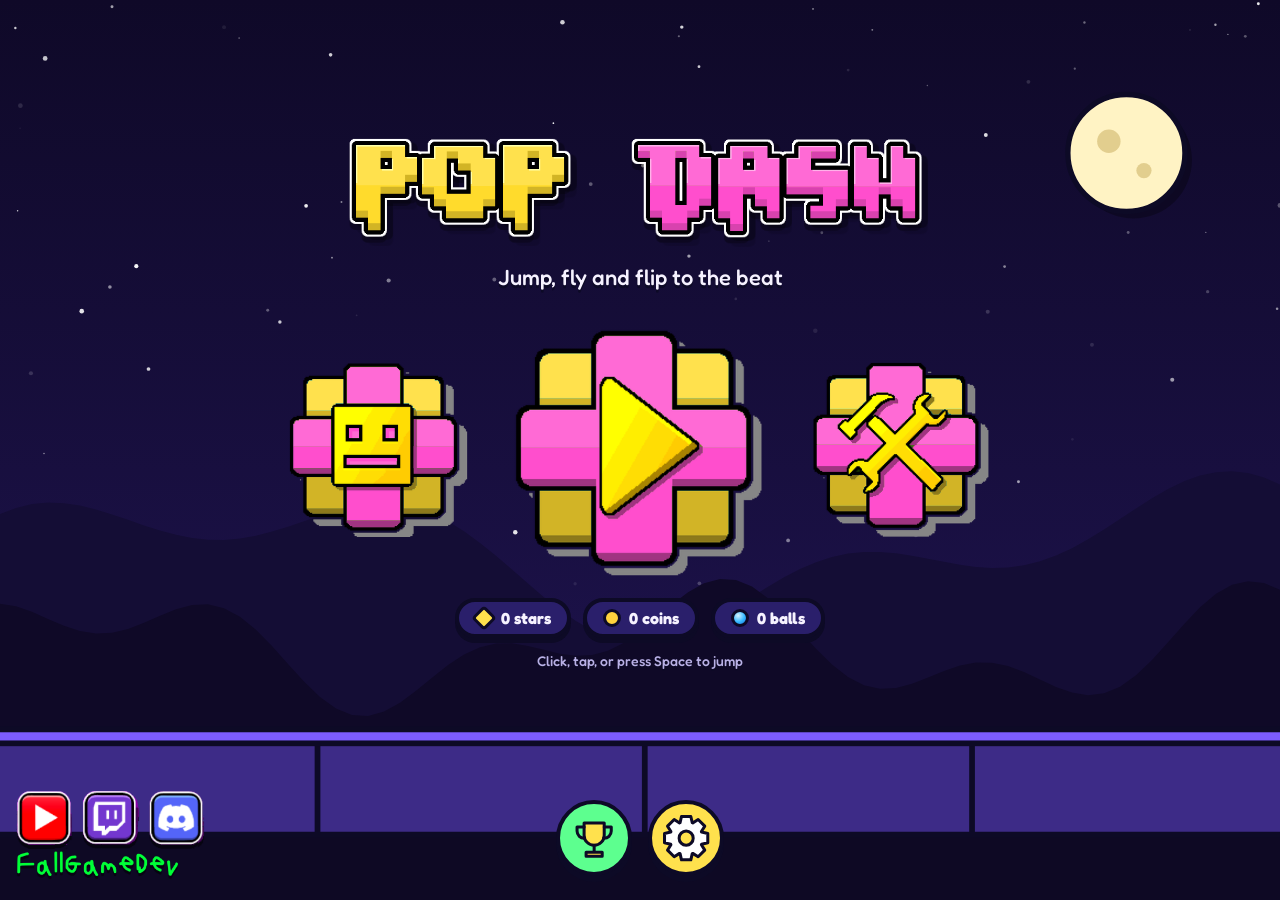
==== commit 415ba993: "Add music preview functionality Added a preview button to play music and scroll along with it, with " ====
--- a/index.html
+++ b/index.html
@@ -972,6 +972,7 @@
       <button id="ed-redo" class="btn">Redo</button>
       <button id="ed-settings" class="btn yellow">Setup</button>
       <button id="ed-export" class="btn blue">Export</button>
+      <button id="ed-preview" class="btn blue" title="Play the music and scroll along with it. Click again or press any key to stop.">Preview</button>
       <button id="ed-test" class="btn green">Test</button>
       <button id="ed-save" class="btn pink">Save</button>
     </div>
@@ -2930,7 +2931,14 @@
   // Play a sound file in a loop. If it cannot load, fall back to the tune the code writes.
   function playFile(url, fromWeb, def, opts, token) {
     var el = fileEl = new Audio(url);
-    el.loop = true; el.volume = vol.music;
+    el.loop = opts.loop !== false; el.volume = vol.music;
+    // Start partway through the song (used by the editor's music preview).
+    if (opts.startAt > 0) {
+      el._startAt = opts.startAt;
+      var seek = function () { try { el.currentTime = opts.startAt; } catch (e) {} };
+      el.addEventListener('loadedmetadata', seek);
+      seek();
+    }
     el.addEventListener('error', function () {
       if (token !== musicToken || fileEl !== el) return;
       fileEl = null;
@@ -2945,6 +2953,9 @@
     if (!ctx) return;
     song = writeSong(def, !!opts.calm);
     song.nextTime = song.startTime = ctx.currentTime + 0.06;
+    // Start partway through the tune (editor preview): skip ahead by whole sixteenth notes.
+    song.offset = 0;
+    if (opts.startAt > 0) { song.step = Math.floor(opts.startAt / song.stepDur); song.offset = song.step * song.stepDur; }
     // Fade in so restarts do not click.
     musicGain.gain.cancelScheduledValues(ctx.currentTime);
     musicGain.gain.setValueAtTime(0.0001, ctx.currentTime);
@@ -2965,6 +2976,20 @@
     a.preload = 'auto'; a.src = A.ngUrl(src.id);
   };
 
+  /* Where the music is right now, in seconds from the start of the song.
+     Returns null while a file is still loading or seeking, so callers can wait. */
+  A.musicTime = function () {
+    if (song && ctx) return (song.offset || 0) + Math.max(0, ctx.currentTime - song.startTime);
+    if (fileEl) {
+      if (fileEl.readyState < 2) return null;
+      if (fileEl.paused && !fileEl.ended) return null;
+      if (fileEl._startAt && fileEl.currentTime < fileEl._startAt - 1) return null;   // Seek has not finished.
+      return fileEl.currentTime;
+    }
+    return null;
+  };
+  A.musicDone = function () { return !!(fileEl && fileEl.ended); };
+
   A.stopMusic = function () {
     if (timer) { clearInterval(timer); timer = null; }
     song = null;
@@ -2984,7 +3009,7 @@
   A.beat = function () {
     if (!A.current) return 0;
     var t;
-    if (song && ctx) t = ctx.currentTime - song.startTime;
+    if (song && ctx) t = ctx.currentTime - song.startTime + (song.offset || 0);
     else if (fileEl) t = fileEl.currentTime;
     else t = (root.performance ? performance.now() : Date.now()) / 1000 - A.current.started;
     var b = t * A.current.def.bpm / 60;
@@ -4165,6 +4190,68 @@
   var hover = null;                   // Grid cell under the mouse.
   var drag = null;                    // What the current mouse drag is doing.
   var time = 0, last = 0;
+  var pv = null;                      // Music preview: null, or { t0, wall } while it plays.
+
+  // ------------------------------------------------------------------------
+  // Music preview (like the GD editor): a line at the left of the screen plays the music,
+  // and the view scrolls forward with it. The level's speed portals change how fast it goes.
+  // ------------------------------------------------------------------------
+  function previewLineX() { return Math.round(PD.Game.size().W * 0.22); }   // Where the line sits on screen (pixels).
+
+  // The speed in each stretch of the level: [{ x, sp }], sorted. Speed portals change it.
+  function speedStretches() {
+    var list = [{ x: 0, sp: lv.speed | 0 }];
+    lv.objects.filter(function (o) { return PD.TYPES[o.t] && PD.TYPES[o.t].speed != null; })
+      .sort(function (a, b) { return a.x - b.x; })
+      .forEach(function (o) { list.push({ x: o.x, sp: PD.TYPES[o.t].speed }); });
+    return list;
+  }
+  // Seconds it takes the player to reach block x.
+  function timeAtX(x) {
+    var st = speedStretches(), t = 0;
+    for (var i = 0; i < st.length; i++) {
+      var from = st[i].x, to = i + 1 < st.length ? st[i + 1].x : Infinity;
+      if (x <= from) break;
+      t += (Math.min(x, to) - from) / PD.SPEEDS[st[i].sp];
+    }
+    return t;
+  }
+  // The block where the player is after t seconds (the opposite of timeAtX).
+  function xAtTime(t) {
+    var st = speedStretches(), x = 0;
+    for (var i = 0; i < st.length; i++) {
+      var from = st[i].x, to = i + 1 < st.length ? st[i + 1].x : Infinity;
+      var v = PD.SPEEDS[st[i].sp], need = (to - from) / v;
+      if (t <= need || to === Infinity) return from + t * v;
+      t -= need; x = to;
+    }
+    return x;
+  }
+
+  function setPreviewButton() { $('ed-preview').textContent = pv ? 'Stop' : 'Preview'; }
+  function startPreview() {
+    var x0 = Math.max(0, cam.x + previewLineX() / u);       // Start from the line's current spot.
+    var t0 = timeAtX(x0);
+    A.unlock();
+    A.playMusic(lv.song, { source: lv.music, startAt: t0, loop: false });
+    pv = { t0: t0, wall: performance.now() };
+    setPreviewButton();
+  }
+  function stopPreview() {
+    if (!pv) return;
+    pv = null; A.stopMusic(); setPreviewButton();
+  }
+  // Called every frame while previewing: move the view to match the music.
+  function updatePreview() {
+    var mt = A.musicTime();
+    if (mt == null) {                                       // Still loading. Give up after a few seconds.
+      if (performance.now() - pv.wall > 8000) { stopPreview(); PD.Game.toast('The music would not play'); }
+      return;
+    }
+    var x = xAtTime(mt);
+    cam.x = x - previewLineX() / u;
+    if (x > levelEnd() + 2 || A.musicDone()) stopPreview();
+  }
 
   // Only these objects look different when turned.
   var CAN_TURN = { slope: 1, slab: 1, spike: 1, spikeS: 1, thorn: 1, padY: 1, padP: 1, padR: 1, padB: 1, dArrow: 1 };
@@ -4190,7 +4277,8 @@
   // Come back to the editor (also used after a test play).
   E.resume = function () {
     PD.Game.setOff(true);
-    A.stopMusic();
+    pv = null; A.stopMusic();
+    setPreviewButton();
     PD.UI.show('editor');
     active = true;
     buildPalette();
@@ -4200,6 +4288,7 @@
   };
 
   function close() {
+    stopPreview();
     active = false;
     PD.Game.setOff(false);
     PD.Game.menuMusic();
@@ -4522,6 +4611,7 @@
     if (!active) return;
     requestAnimationFrame(loop);
     time += Math.min(0.05, (now - last) / 1000); last = now;
+    if (pv) updatePreview();
     draw();
   }
 
@@ -4578,6 +4668,18 @@
     ctx.fillStyle = '#ffffff'; ctx.textAlign = 'center';
     ctx.fillText('START', (0 - cam.x) * u, H - (1.5 - cam.y) * u);
     ctx.fillText('FINISH', (end + 0.25 - cam.x) * u, H - (-0.6 - cam.y) * u);
+    // The preview line: this is where the player would be.
+    if (pv) {
+      var lx = previewLineX();
+      var grad = ctx.createLinearGradient(lx - 8, 0, lx + 8, 0);
+      grad.addColorStop(0, 'rgba(255,255,255,0)'); grad.addColorStop(0.5, 'rgba(255,255,255,0.9)'); grad.addColorStop(1, 'rgba(255,255,255,0)');
+      ctx.fillStyle = grad; ctx.fillRect(lx - 8, 0, 16, H);
+      ctx.fillStyle = '#ffe14d';
+      ctx.beginPath(); ctx.moveTo(lx - 9, 6); ctx.lineTo(lx + 9, 6); ctx.lineTo(lx, 20); ctx.closePath(); ctx.fill();
+      var mt = A.musicTime();
+      ctx.textAlign = 'left'; ctx.fillStyle = '#ffffff';
+      ctx.fillText(mt == null ? 'loading music...' : mt.toFixed(1) + ' s', lx + 14, 18);
+    }
     ctx.fillStyle = 'rgba(77,210,255,0.9)'; ctx.textAlign = 'left';
     ctx.fillText('tunnel ceiling (ship, ball, UFO, wave, spider)', 70, H - (PD.CEIL + 0.15 - cam.y) * u);
 
@@ -4607,6 +4709,7 @@
     canvas.addEventListener('pointerdown', function (e) {
       if (!active) return;
       e.preventDefault();
+      if (pv) { stopPreview(); return; }      // A click while previewing just stops it.
       canvas.setPointerCapture(e.pointerId);
       var panning = tool === 'pan' || e.button === 1 || e.button === 2;
       if (panning) drag = { pan: true, x: e.clientX, y: e.clientY };
@@ -4637,12 +4740,14 @@
     canvas.addEventListener('wheel', function (e) {
       if (!active) return;
       e.preventDefault();
+      if (pv) stopPreview();
       zoom(e.deltaY < 0 ? 1.12 : 1 / 1.12, e.clientX, e.clientY);
     }, { passive: false });
 
     root.addEventListener('keydown', function (e) {
       if (!active || !$('overlay-modal').classList.contains('hidden')) return;
       if (e.target && /INPUT|TEXTAREA|SELECT/.test(e.target.tagName)) return;
+      if (pv) { stopPreview(); e.preventDefault(); return; }   // Any key stops the preview.
       var ctrl = e.ctrlKey || e.metaKey;
       if (ctrl && e.code === 'KeyZ') { e.preventDefault(); if (e.shiftKey) doRedo(); else doUndo(); return; }
       if (ctrl && e.code === 'KeyY') { e.preventDefault(); doRedo(); return; }
@@ -4669,11 +4774,13 @@
     $('ed-zout').onclick = function () { zoom(1 / 1.2); };
     $('ed-undo').onclick = doUndo;
     $('ed-redo').onclick = doRedo;
-    $('ed-settings').onclick = openSetup;
-    $('ed-export').onclick = openExport;
+    $('ed-preview').onclick = function () { if (pv) stopPreview(); else startPreview(); };
+    $('ed-settings').onclick = function () { stopPreview(); openSetup(); };
+    $('ed-export').onclick = function () { stopPreview(); openExport(); };
     $('ed-save').onclick = save;
     $('ed-name').oninput = function () { dirty = true; };
     $('ed-test').onclick = function () {
+      stopPreview();
       lv.name = ($('ed-name').value || 'My Level').slice(0, 24);
       active = false;
       PD.UI.playLevel(clone(lv), { test: true });
@@ -7774,9 +7881,9 @@
 </script>
   <script>
 /* levels/level6.js */
-/* Built-in level. Made by tools/build-level5.js, so edit that file
-   instead of this one. Each object: t = type, x and y = grid position,
-   r = quarter turns, w and h = size in blocks. */
+/* Built-in level: Press Start. Started from tools/build-level6.js, then edited in the
+   level editor, so this file is now the real copy (edit it or re-export from the editor).
+   Each object: t = type, x and y = grid position, r = quarter turns, w and h = size in blocks. */
 PD.registerLevel({
   "id": "level6",
   "name": "Press Start",
@@ -7854,8 +7961,6 @@
     {"t":"slope","x":174,"y":1,"r":1},
     {"t":"slope","x":175,"y":0,"r":1},
     {"t":"saw","x":185,"y":0},
-    {"t":"spike","x":195,"y":0},
-    {"t":"spike","x":196,"y":0},
     {"t":"padY","x":206,"y":0},
     {"t":"brick","x":209,"y":2,"w":6},
     {"t":"spikeS","x":210,"y":0},
@@ -7923,10 +8028,6 @@
     {"t":"brick","x":415,"y":5,"h":5},
     {"t":"spikeS","x":415,"y":1},
     {"t":"spikeS","x":415,"y":4,"r":2},
-    {"t":"brick","x":424,"y":0,"h":3},
-    {"t":"brick","x":424,"y":7,"h":3},
-    {"t":"spikeS","x":424,"y":3},
-    {"t":"spikeS","x":424,"y":6,"r":2},
     {"t":"brick","x":433,"y":0,"h":4},
     {"t":"brick","x":433,"y":8,"h":2},
     {"t":"spikeS","x":433,"y":4},
@@ -7935,7 +8036,6 @@
     {"t":"brick","x":442,"y":6,"h":4},
     {"t":"spikeS","x":442,"y":2},
     {"t":"spikeS","x":442,"y":5,"r":2},
-    {"t":"coin","x":421,"y":6},
     {"t":"brick","x":451,"y":0,"h":3},
     {"t":"brick","x":451,"y":7,"h":3},
     {"t":"spikeS","x":451,"y":3},
@@ -8736,10 +8836,140 @@
     {"t":"brick","x":2491,"y":3,"h":7},
     {"t":"spike","x":2499,"y":0},
     {"t":"block","x":2508,"y":0,"w":3},
-    {"t":"spike","x":2511,"y":0}
+    {"t":"spike","x":2511,"y":0},
+    {"t":"tBg4","x":91,"y":1},
+    {"t":"pWave","x":186,"y":2},
+    {"t":"slope","x":190,"y":0},
+    {"t":"slope","x":191,"y":1},
+    {"t":"slope","x":192,"y":2},
+    {"t":"slope","x":193,"y":3},
+    {"t":"slope","x":194,"y":3,"r":1},
+    {"t":"slope","x":195,"y":2,"r":1},
+    {"t":"slope","x":196,"y":1,"r":1},
+    {"t":"slope","x":197,"y":0,"r":1},
+    {"t":"slope","x":189,"y":1,"r":2},
+    {"t":"slope","x":190,"y":2,"r":2},
+    {"t":"slope","x":191,"y":3,"r":2},
+    {"t":"slope","x":192,"y":4,"r":2},
+    {"t":"slope","x":193,"y":5,"r":2},
+    {"t":"slope","x":194,"y":5,"r":3},
+    {"t":"slope","x":195,"y":4,"r":3},
+    {"t":"slope","x":196,"y":3,"r":3},
+    {"t":"slope","x":197,"y":2,"r":3},
+    {"t":"slope","x":198,"y":1,"r":3},
+    {"t":"block","x":191,"y":0},
+    {"t":"block","x":192,"y":0},
+    {"t":"block","x":193,"y":0},
+    {"t":"block","x":194,"y":0},
+    {"t":"block","x":196,"y":0},
+    {"t":"block","x":195,"y":0},
+    {"t":"block","x":195,"y":1},
+    {"t":"block","x":194,"y":1},
+    {"t":"block","x":192,"y":1},
+    {"t":"block","x":193,"y":1},
+    {"t":"block","x":193,"y":2},
+    {"t":"block","x":194,"y":2},
+    {"t":"block","x":189,"y":2},
+    {"t":"block","x":189,"y":3},
+    {"t":"block","x":189,"y":4},
+    {"t":"block","x":189,"y":5},
+    {"t":"block","x":189,"y":6},
+    {"t":"block","x":189,"y":7},
+    {"t":"block","x":189,"y":8},
+    {"t":"block","x":189,"y":9},
+    {"t":"block","x":190,"y":9},
+    {"t":"block","x":190,"y":8},
+    {"t":"block","x":190,"y":7},
+    {"t":"block","x":190,"y":6},
+    {"t":"block","x":190,"y":5},
+    {"t":"block","x":190,"y":4},
+    {"t":"block","x":190,"y":3},
+    {"t":"block","x":191,"y":4},
+    {"t":"block","x":191,"y":5},
+    {"t":"block","x":191,"y":6},
+    {"t":"block","x":191,"y":9},
+    {"t":"block","x":191,"y":8},
+    {"t":"block","x":191,"y":7},
+    {"t":"block","x":192,"y":7},
+    {"t":"block","x":192,"y":6},
+    {"t":"block","x":192,"y":5},
+    {"t":"block","x":198,"y":2},
+    {"t":"block","x":198,"y":3},
+    {"t":"block","x":198,"y":4},
+    {"t":"block","x":198,"y":5},
+    {"t":"block","x":198,"y":6},
+    {"t":"block","x":198,"y":7},
+    {"t":"block","x":198,"y":8},
+    {"t":"block","x":198,"y":9},
+    {"t":"block","x":197,"y":9},
+    {"t":"block","x":196,"y":9},
+    {"t":"block","x":195,"y":9},
+    {"t":"block","x":194,"y":9},
+    {"t":"block","x":193,"y":9},
+    {"t":"block","x":192,"y":9},
+    {"t":"block","x":192,"y":8},
+    {"t":"block","x":193,"y":8},
+    {"t":"block","x":193,"y":7},
+    {"t":"block","x":193,"y":6},
+    {"t":"block","x":194,"y":6},
+    {"t":"block","x":195,"y":6},
+    {"t":"block","x":195,"y":5},
+    {"t":"block","x":196,"y":5},
+    {"t":"block","x":196,"y":4},
+    {"t":"block","x":197,"y":3},
+    {"t":"block","x":197,"y":4},
+    {"t":"block","x":197,"y":5},
+    {"t":"block","x":197,"y":6},
+    {"t":"block","x":197,"y":7},
+    {"t":"block","x":197,"y":8},
+    {"t":"block","x":196,"y":8},
+    {"t":"block","x":195,"y":8},
+    {"t":"block","x":194,"y":8},
+    {"t":"block","x":194,"y":7},
+    {"t":"block","x":195,"y":7},
+    {"t":"block","x":196,"y":7},
+    {"t":"block","x":196,"y":6},
+    {"t":"pCube","x":198,"y":0},
+    {"t":"pRobot","x":287,"y":4},
+    {"t":"spike","x":298,"y":0},
+    {"t":"spike","x":299,"y":0},
+    {"t":"spike","x":300,"y":0},
+    {"t":"spike","x":297,"y":1},
+    {"t":"spike","x":298,"y":1},
+    {"t":"spike","x":299,"y":1},
+    {"t":"slope","x":304,"y":0},
+    {"t":"saw","x":306,"y":0},
+    {"t":"sawL","x":308,"y":0},
+    {"t":"saw","x":310,"y":0},
+    {"t":"slope","x":312,"y":0,"r":1},
+    {"t":"spike","x":318,"y":0},
+    {"t":"spike","x":320,"y":0},
+    {"t":"spike","x":319,"y":0},
+    {"t":"spike","x":321,"y":0},
+    {"t":"spike","x":322,"y":0},
+    {"t":"spike","x":323,"y":0},
+    {"t":"spike","x":324,"y":0},
+    {"t":"spike","x":318,"y":4,"r":2},
+    {"t":"spike","x":319,"y":5,"r":2},
+    {"t":"spike","x":320,"y":5,"r":2},
+    {"t":"spike","x":321,"y":5,"r":2},
+    {"t":"spike","x":322,"y":5,"r":2},
+    {"t":"spike","x":323,"y":5,"r":2},
+    {"t":"spike","x":324,"y":4,"r":2},
+    {"t":"orbR","x":321,"y":2},
+    {"t":"pUfo","x":370,"y":6},
+    {"t":"sawL","x":377,"y":0},
+    {"t":"sawL","x":386,"y":8},
+    {"t":"sawL","x":395,"y":3},
+    {"t":"sawL","x":404,"y":8},
+    {"t":"pCube","x":406,"y":5},
+    {"t":"spike","x":422,"y":0},
+    {"t":"spike","x":423,"y":0},
+    {"t":"spike","x":424,"y":0},
+    {"t":"pShip","x":423,"y":2},
+    {"t":"coin","x":437,"y":5}
   ]
 });
-
 </script>
   <script>
 /* js/hub.js */
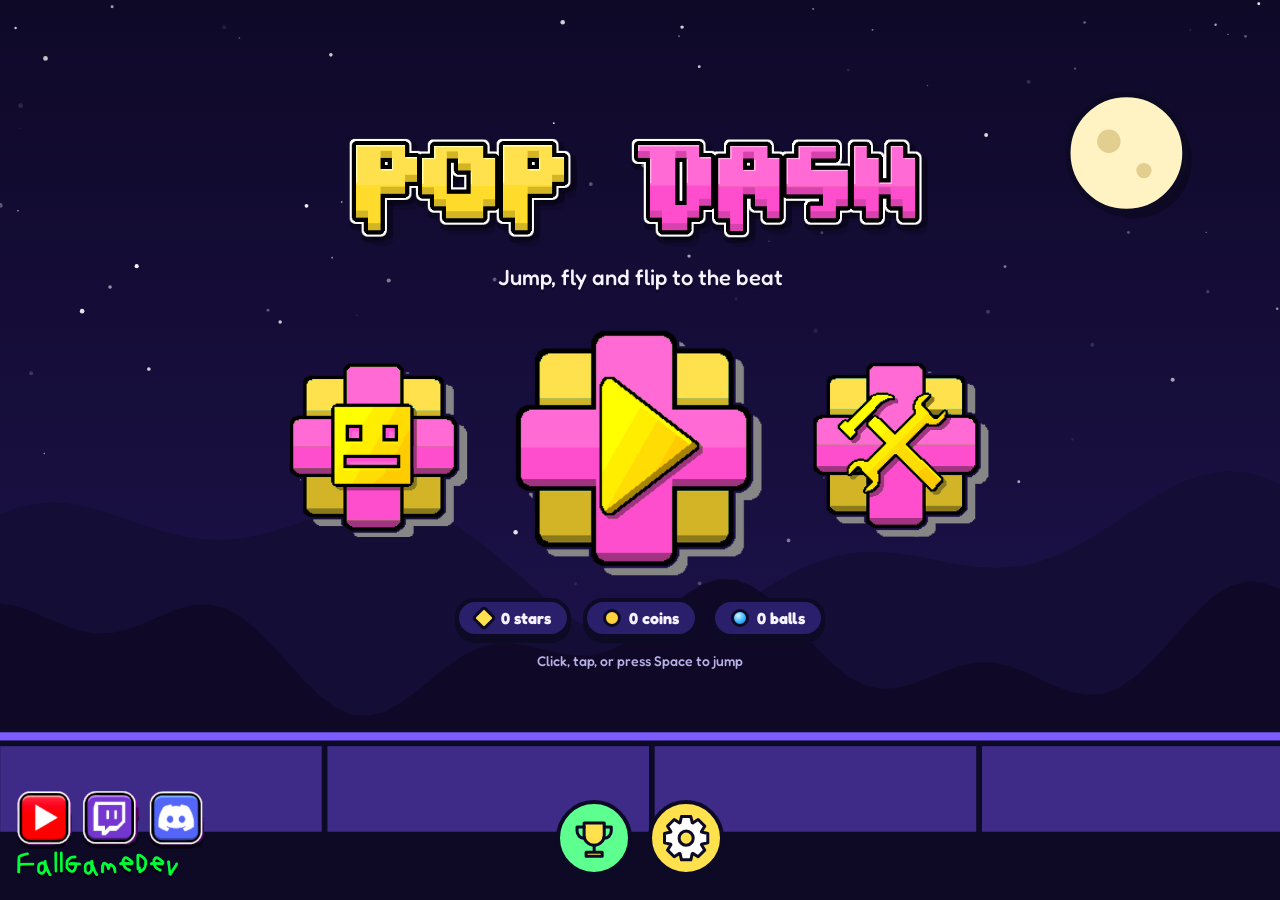
==== commit 504131f8: "Update fmt.Println message from 'Hello' to 'Goodbye'" ====
--- a/index.html
+++ b/index.html
@@ -209,112 +209,244 @@
 .text:focus, select:focus, textarea:focus { border-color: var(--blue); }
 textarea { width: 100%; height: 200px; font-family: ui-monospace, Menlo, Consolas, monospace; font-size: 12px; resize: vertical; }
 
-/* ---------- Level select (matches the Geometry Dash level page) ---------- */
-#screen-levels {
-  --tint: #0096ff; --u: clamp(40px, 9vh, 96px); --lf: "Lilita One", var(--font);
-  padding: 0; gap: 0; overflow: hidden; justify-content: flex-start; font-family: var(--lf); font-weight: 400;
-  background: linear-gradient(180deg,
-    color-mix(in srgb, var(--tint) 60%, #1010ff) 0%,
-    color-mix(in srgb, var(--tint) 28%, #00004a) 55%,
-    color-mix(in srgb, var(--tint) 10%, #00002e) 100%);
+/* ---------- Pop Dash screens: level select, icon kit and shop ----------
+   Chunky pop look: night sky, rounded cards, thick dark outlines, heavy hard shadows
+   and bright candy colors. All three screens share the .pd-sky backdrop. */
+.pd-sky {
+  position: fixed; inset: 0; z-index: 0; overflow: hidden; pointer-events: none;
+  background:
+    radial-gradient(ellipse at 50% 125%, color-mix(in srgb, var(--tint, #7c5cff) 60%, transparent) 0%, transparent 62%),
+    linear-gradient(180deg, #120a3a 0%, #221470 55%, #351a82 100%);
 }
-/* GD title text: small caps, white, dark soft shadow */
-#screen-levels .sc { font-variant-caps: small-caps; letter-spacing: .02em; color: #fff; text-shadow: 0 .06em 0 rgba(0, 0, 40, .85), 0 0 .12em rgba(0, 0, 40, .6); }
-
-.lv-main { position: relative; z-index: 2; flex: 1; width: min(66vw, 880px); min-height: 0; display: flex; flex-direction: column; justify-content: center; gap: clamp(6px, 1.6vh, 16px); padding: 13vh 0 calc(17vh + 8px); }
-
-/* Level panel: face left, name middle, stars top right, orbs bottom left, coins bottom right */
-.lv-panel {
-  display: grid; grid-template-columns: clamp(64px, 16vw, 170px) 1fr clamp(64px, 16vw, 170px); grid-template-rows: auto 1fr auto; align-items: center;
-  min-height: clamp(170px, 34vh, 320px); padding: clamp(10px, 2.2vh, 24px) clamp(12px, 2vw, 28px);
-  background: color-mix(in srgb, var(--tint) 12%, #00005a); border-radius: clamp(22px, 4vh, 44px);
-  cursor: pointer; text-align: center; outline-offset: 4px;
+/* Tiny stars that twinkle */
+.pd-sky::before {
+  content: ""; position: absolute; inset: 0; opacity: .85; animation: pd-twinkle 3.6s ease-in-out infinite alternate;
+  background-image:
+    radial-gradient(2px 2px at 8% 16%, #fff, transparent), radial-gradient(3px 3px at 22% 8%, #ffe14d, transparent),
+    radial-gradient(2px 2px at 35% 28%, #fff, transparent), radial-gradient(2px 2px at 47% 12%, #9ff7ff, transparent),
+    radial-gradient(3px 3px at 61% 22%, #fff, transparent), radial-gradient(2px 2px at 74% 9%, #ff9be8, transparent),
+    radial-gradient(2px 2px at 86% 26%, #fff, transparent), radial-gradient(3px 3px at 93% 12%, #fff, transparent),
+    radial-gradient(2px 2px at 14% 44%, #fff, transparent), radial-gradient(2px 2px at 96% 48%, #ffe14d, transparent),
+    radial-gradient(2px 2px at 4% 70%, #9ff7ff, transparent), radial-gradient(2px 2px at 90% 74%, #fff, transparent);
 }
-.lv-panel:hover { filter: brightness(1.12); }
-.lv-panel:active { transform: scale(.992); }
-.lv-panel:focus-visible { outline: 4px solid #fff; }
-.lv-panel.swap-l { animation: lv-in-l .26s ease-out; }
-.lv-panel.swap-r { animation: lv-in-r .26s ease-out; }
-@keyframes lv-in-l { from { transform: translateX(-40px); opacity: 0; } }
-@keyframes lv-in-r { from { transform: translateX(40px); opacity: 0; } }
-
-.lv-stars { grid-column: 3; grid-row: 1; justify-self: end; display: flex; align-items: center; gap: 8px; font-size: clamp(20px, min(3vw, 4.4vh), 40px); color: #ffe400; text-shadow: 0 .08em 0 rgba(0, 0, 40, .8); }
-.lv-stars svg { width: 1.15em; height: 1.15em; fill: #ffc400; stroke: #7a4a00; stroke-width: 1.6; paint-order: stroke; }
-.lv-face { grid-column: 1; grid-row: 2; width: 100%; aspect-ratio: 1; display: block; filter: drop-shadow(0 .5vh 0 rgba(0, 0, 40, .45)); }
-.lv-panel.swap-l .lv-face, .lv-panel.swap-r .lv-face { animation: lv-pop .38s cubic-bezier(.3, 1.6, .5, 1); }
-@keyframes lv-pop { from { transform: scale(.6) rotate(-8deg); } }
-.lv-name { grid-column: 2; grid-row: 2; font-size: clamp(28px, min(6.4vw, 10vh), 92px); line-height: 1.02; overflow-wrap: break-word; padding: 0 2% 0 4%; }
-.lv-orbs { grid-column: 1 / 3; grid-row: 3; justify-self: start; display: flex; align-items: center; gap: 10px; font-size: clamp(18px, min(2.8vw, 4vh), 36px); }
-.lv-orbcl { position: relative; width: 1.6em; height: 1.4em; flex: none; }
-.lv-orbcl i { position: absolute; width: .85em; height: .85em; border-radius: 50%; background: radial-gradient(circle at 35% 30%, #d6f3ff, #35b8ff 55%, #1b6fd8); box-shadow: 0 .05em 0 rgba(0, 0, 40, .6); }
-.lv-orbcl i:nth-child(1) { left: .38em; top: 0; } .lv-orbcl i:nth-child(2) { left: 0; top: .5em; } .lv-orbcl i:nth-child(3) { left: .75em; top: .5em; }
-.lv-coins { grid-column: 3; grid-row: 3; justify-self: end; display: flex; gap: clamp(6px, 1vw, 12px); }
-.lv-coin { width: clamp(28px, min(5.2vw, 8.4vh), 62px); aspect-ratio: 1; border-radius: 50%; display: grid; place-items: center;
-  background: radial-gradient(circle at 35% 30%, #fff3a0, #ffc720 55%, #e08a00); border: 3px solid #1a1000; box-shadow: 0 .4vh 0 rgba(0, 0, 40, .55); }
-.lv-coin svg { width: 62%; height: 62%; fill: #c76a00; stroke: #7a3a00; stroke-width: 1.4; }
-.lv-coin.empty { background: radial-gradient(circle at 35% 30%, #5b5f86, #2f3257 60%, #23264a); border-color: #0c0e24; }
-.lv-coin.empty svg { fill: #3c4070; stroke: #1d2040; }
-
-#lv-bars { display: flex; flex-direction: column; gap: clamp(2px, 1vh, 10px); }
-.lv-bar-label { text-align: center; font-size: clamp(20px, min(3.2vw, 4.6vh), 44px); }
-.lv-bar { position: relative; display: block; width: 100%; height: clamp(30px, 6.4vh, 64px); padding: 0; cursor: pointer; border-radius: 999px; overflow: hidden;
-  background: color-mix(in srgb, var(--tint) 8%, #000050); border: 3px solid rgba(0, 0, 30, .55); font: inherit; color: inherit; }
-.lv-bar:hover { filter: brightness(1.1); } .lv-bar:focus-visible { outline: 4px solid #fff; outline-offset: 3px; }
-.lv-bar i { position: absolute; left: 0; top: 0; bottom: 0; border-radius: 999px; transition: width .5s ease-out; }
-.lv-bar.normal i { background: linear-gradient(#5dff2a, #00ee00 55%, #00c800); }
-.lv-bar.practice i { background: linear-gradient(#66ffff, #00f5f5 55%, #00cfd8); }
-.lv-bar b { position: absolute; inset: 0; display: grid; place-items: center; font-weight: 400; font-size: clamp(18px, min(2.8vw, 4.2vh), 38px); }
-
-/* big white arrows */
-.lv-arrow { position: absolute; z-index: 3; top: 52%; margin-top: calc(var(--ah) / -2 - 6vh); --ah: clamp(64px, 15vh, 170px); padding: 0; border: 0; background: none; cursor: pointer;
-  filter: drop-shadow(.6vh .9vh 0 rgba(0, 0, 60, .55)); }
-.lv-arrow span { display: block; width: calc(var(--ah) * .55); height: var(--ah); background: #fff; }
-.lv-arrow.l { left: 2.4vw; } .lv-arrow.l span { clip-path: polygon(100% 0, 0 50%, 100% 100%); }
-.lv-arrow.r { right: 2.4vw; } .lv-arrow.r span { clip-path: polygon(0 0, 100% 50%, 0 100%); }
-.lv-arrow:hover { filter: drop-shadow(.6vh .9vh 0 rgba(0, 0, 60, .55)) brightness(1.1); }
-.lv-arrow:active span { transform: scale(.94); }
-.lv-arrow:focus-visible, .lv-back:focus-visible { outline: 4px solid #fff; outline-offset: 4px; }
-
-.lv-back { position: absolute; z-index: 4; left: 2vw; top: 2vh; width: clamp(52px, 9.5vh, 110px); aspect-ratio: 1; padding: 0; border: 0; background: none; cursor: pointer; filter: drop-shadow(.4vh .6vh 0 rgba(0, 0, 60, .5)); }
-.lv-back:hover { filter: drop-shadow(.4vh .6vh 0 rgba(0, 0, 60, .5)) brightness(1.1); }
-.lv-back svg { width: 100%; height: 100%; display: block; }
-
-/* bottom strip and page dots */
-.lv-strip { position: absolute; z-index: 1; left: 0; right: 0; bottom: 6.5vh; height: 11vh; display: flex; flex-direction: column; align-items: center; justify-content: center; font-size: clamp(18px, min(2.6vw, 4vh), 36px);
-  background: linear-gradient(180deg, rgba(0, 0, 40, .22), rgba(0, 0, 40, .1)); }
-.lv-strip::before { content: ""; position: absolute; left: 0; right: 0; top: 0; height: 3px; background: linear-gradient(90deg, transparent, rgba(255, 255, 255, .6), transparent); }
-.lv-strip small { font-size: .6em; opacity: .8; }
-.lv-dots { position: absolute; z-index: 3; left: 0; right: 0; bottom: 1.8vh; display: flex; justify-content: center; gap: clamp(10px, 1.6vw, 22px); }
-.lv-dots button { width: clamp(14px, 2.4vh, 26px); aspect-ratio: 1; padding: 0; border: 0; border-radius: 50%; background: #8d8fb0; cursor: pointer; }
-.lv-dots button[aria-current="true"] { background: #fff; }
-.lv-dots button:focus-visible { outline: 3px solid #fff; outline-offset: 2px; }
-
-/* GD-style corner blocks and the hanging blocks at the top */
-.lv-deco { position: absolute; pointer-events: none; z-index: 0; }
-.lv-deco i { display: block; box-sizing: border-box; border: .6vh solid #fff; box-shadow: 0 0 0 .7vh rgba(0, 0, 90, .5); }
-.lv-deco .gr { background: linear-gradient(#b9f04a, #62c01c 70%, #3f8a10); }
-.lv-deco .cy { background: linear-gradient(#69f2e6, #1cc8c8 70%, #109aa6); }
-.lv-top { top: 0; left: 50%; transform: translateX(-50%); display: flex; align-items: flex-start; }
-.lv-top i { border-top: 0; border-radius: 0 0 1.2vh 1.2vh; margin: 0 .5vh; }
-.lv-top .s { width: calc(var(--u) * 1.2); height: calc(var(--u) * .6); }
-.lv-top .w { width: calc(var(--u) * 3.4); height: calc(var(--u) * 1.1); }
-.lv-top .c { width: calc(var(--u) * 2); height: calc(var(--u) * 1.5); }
-.lv-stair { bottom: 0; width: calc(var(--u) * 3); height: calc(var(--u) * 3); }
-.lv-stair.l { left: 0; } .lv-stair.r { right: 0; }
-.lv-stair i { position: absolute; width: var(--u); height: var(--u); bottom: calc(var(--y) * var(--u)); }
-.lv-stair.l i { left: calc(var(--x) * var(--u)); } .lv-stair.r i { right: calc(var(--x) * var(--u)); }
-
-@media (max-width: 700px) {
-  .lv-main { width: calc(100vw - 112px); }
-  .lv-panel { grid-template-columns: 64px 1fr; }
-  .lv-stars, .lv-coins, .lv-orbs { grid-column: 1 / -1; }
-  .lv-arrow { --ah: clamp(54px, 11vh, 90px); } .lv-arrow.l { left: 8px; } .lv-arrow.r { right: 8px; }
-  .lv-top, .lv-stair { display: none; } .lv-back { top: 10px; left: 8px; }
+@keyframes pd-twinkle { from { opacity: .45; } to { opacity: 1; } }
+/* Floating candy blocks (decoration) */
+.pd-blk {
+  position: absolute; left: var(--x); top: var(--y); width: var(--s, 46px); height: var(--s, 46px);
+  border: 4px solid var(--ink); border-radius: 14px; box-shadow: 0 7px 0 rgba(0, 0, 0, .45), inset 0 5px 0 rgba(255, 255, 255, .35);
+  transform: rotate(var(--r, 0deg)); animation: pd-float 7s ease-in-out infinite; animation-delay: var(--d, 0s); opacity: .9;
 }
-@media (prefers-reduced-motion: reduce) {
-  .lv-panel.swap-l, .lv-panel.swap-r, .lv-panel .lv-face { animation: none !important; }
-  .lv-bar i { transition: none; }
+.pd-blk.pk { background: var(--pink); } .pd-blk.cy { background: var(--blue); }
+.pd-blk.ye { background: var(--yellow); } .pd-blk.gr { background: var(--green); }
+@keyframes pd-float { 0%, 100% { transform: translateY(0) rotate(var(--r, 0deg)); } 50% { transform: translateY(-14px) rotate(calc(var(--r, 0deg) + 6deg)); } }
+body.low-perf .pd-blk, body.low-perf .pd-sky::before, body.low-perf .ik-photo, body.low-perf .pd-face { animation: none; }
+@media (prefers-reduced-motion: reduce) { .pd-blk, .pd-sky::before, .ik-photo, .pd-face { animation: none; } }
+
+/* Heading font used on these screens */
+#screen-levels, #screen-icons, #screen-shop { --lf: "Lilita One", var(--font); font-family: var(--lf); font-weight: 400; padding: 0; gap: 0; overflow: hidden; justify-content: flex-start; }
+#screen-icons, #screen-shop { overflow-x: hidden; overflow-y: auto; }   /* Short screens can scroll */
+#screen-levels { --tint: #7c5cff; --u: clamp(40px, 9vh, 96px); }
+.pd-back {
+  position: absolute; z-index: 5; left: max(14px, 2vw); top: max(12px, 2vh); display: flex; align-items: center; gap: 8px;
+  font: 400 clamp(16px, 2.8vh, 24px) var(--lf); color: var(--ink); background: var(--yellow); cursor: pointer;
+  border: 5px solid var(--ink); border-radius: 999px; padding: 6px 18px 6px 12px; box-shadow: 0 6px 0 var(--ink);
 }
+.pd-back::before { content: ""; width: .55em; height: .55em; border-left: .22em solid var(--ink); border-bottom: .22em solid var(--ink); transform: rotate(45deg); margin-left: .25em; }
+.pd-back:hover { filter: brightness(1.08); } .pd-back:active { transform: translateY(4px); box-shadow: 0 2px 0 var(--ink); }
+.pd-back:focus-visible, .pd-arrow:focus-visible, .pd-card:focus-visible, .pd-act:focus-visible { outline: 4px solid #fff; outline-offset: 3px; }
+
+/* ----- Level select: one big chunky card, neighbors peeking out behind it ----- */
+.pd-head { position: relative; z-index: 2; margin-top: max(12px, 2.4vh); text-align: center; line-height: 1; }
+.pd-title { margin: 0; font: 400 clamp(26px, 6vh, 54px) var(--lf); color: var(--yellow); letter-spacing: .03em; text-shadow: 0 .09em 0 var(--ink), .05em 0 0 var(--ink), -.05em 0 0 var(--ink), 0 -.05em 0 var(--ink); }
+.pd-count { display: inline-block; margin-top: 8px; font: 400 clamp(14px, 2.4vh, 20px) var(--lf); color: #fff; background: var(--ink); border-radius: 999px; padding: 3px 14px; }
+.pd-deck { position: relative; z-index: 2; flex: 1; min-height: 0; width: 100%; display: flex; align-items: center; justify-content: center; padding: 1vh 0 0; }
+.pd-card {
+  position: relative; z-index: 3; width: min(60vw, 540px); height: min(54vh, 430px); cursor: pointer; text-align: center; color: #fff;
+  display: grid; grid-template-rows: 1fr auto auto auto; justify-items: center; align-items: center; row-gap: clamp(2px, .8vh, 8px);
+  padding: clamp(12px, 2.4vh, 24px) clamp(12px, 2vw, 24px); border: 6px solid var(--ink); border-radius: 34px;
+  background: linear-gradient(180deg, color-mix(in srgb, var(--tint) 38%, #3a2c8c) 0%, #2a1f6b 62%);
+  box-shadow: 0 14px 0 rgba(0, 0, 0, .55), inset 0 6px 0 rgba(255, 255, 255, .2);
+}
+.pd-card:hover { filter: brightness(1.08); } .pd-card:active { transform: translateY(5px); box-shadow: 0 8px 0 rgba(0, 0, 0, .55), inset 0 6px 0 rgba(255, 255, 255, .2); }
+.pd-card.swap-l { animation: pd-in-l .26s ease-out; } .pd-card.swap-r { animation: pd-in-r .26s ease-out; }
+@keyframes pd-in-l { from { transform: translateX(-60px) rotate(-3deg); opacity: .3; } to { transform: none; opacity: 1; } }
+@keyframes pd-in-r { from { transform: translateX(60px) rotate(3deg); opacity: .3; } to { transform: none; opacity: 1; } }
+.pd-num, .pd-stars { position: absolute; top: -18px; font: 400 clamp(15px, 2.6vh, 22px) var(--lf); border: 5px solid var(--ink); border-radius: 14px; padding: 2px 12px; box-shadow: 0 5px 0 var(--ink); display: flex; align-items: center; gap: 6px; }
+.pd-num { left: 18px; background: var(--pink); color: var(--ink); transform: rotate(-4deg); }
+.pd-stars { right: 18px; background: var(--yellow); color: var(--ink); transform: rotate(4deg); }
+.pd-stars svg { width: 1.1em; height: 1.1em; fill: #ff9d2e; stroke: var(--ink); stroke-width: 2.5; stroke-linejoin: round; }
+.pd-hero { position: relative; width: 100%; height: 100%; min-height: 0; display: grid; place-items: center; border-radius: 22px; background: radial-gradient(circle at 50% 55%, color-mix(in srgb, var(--tint) 55%, transparent) 0%, transparent 68%); }
+.pd-face { position: absolute; inset: 0; margin: auto; height: 100%; max-height: min(25vh, 210px); width: auto; max-width: 100%; aspect-ratio: 1; object-fit: contain; filter: drop-shadow(0 1vh 0 rgba(0, 0, 0, .5)); animation: pd-bob 2.6s ease-in-out infinite; }
+.pd-card.swap-l .pd-face, .pd-card.swap-r .pd-face { animation: pd-pop .3s ease-out; }
+@keyframes pd-bob { 0%, 100% { transform: translateY(0) rotate(-2deg); } 50% { transform: translateY(-1.2vh) rotate(2deg); } }
+@keyframes pd-pop { from { transform: scale(.6) rotate(-14deg); } to { transform: scale(1); } }
+.pd-name { font: 400 clamp(28px, 6.4vh, 58px) var(--lf); line-height: 1; color: #fff; text-shadow: 0 .08em 0 var(--ink), .04em 0 0 var(--ink), -.04em 0 0 var(--ink); }
+.pd-diff { font: 400 clamp(14px, 2.5vh, 21px) var(--lf); color: #fff; background: var(--tint); border: 4px solid var(--ink); border-radius: 999px; padding: 1px 16px; box-shadow: 0 4px 0 var(--ink); text-shadow: 0 2px 0 rgba(0, 0, 0, .55); }
+.pd-meta { display: flex; align-items: center; justify-content: center; gap: clamp(10px, 2vw, 22px); font: 400 clamp(15px, 2.6vh, 22px) var(--lf); }
+.pd-meta .dot { width: clamp(24px, 4.4vh, 38px); height: clamp(24px, 4.4vh, 38px); border-width: 4px; }
+.pd-meta .dot.coin { background: radial-gradient(circle at 35% 30%, #fff3a8, #ffd23d 55%, #e69a00); } .pd-meta .dot.empty { background: #1a1050; }
+.pd-balls { display: flex; align-items: center; gap: 6px; background: var(--ink); border-radius: 999px; padding: 2px 12px 2px 6px; }
+.pd-balls .dot { width: 20px; height: 20px; border-width: 3px; }
+.pd-ghost {
+  position: absolute; z-index: 1; top: 50%; width: min(17vw, 170px); height: min(34vh, 270px); display: grid; place-items: center; cursor: pointer; opacity: .55;
+  background: #2a1f6b; border: 5px solid var(--ink); border-radius: 26px; box-shadow: 0 10px 0 rgba(0, 0, 0, .5);
+}
+.pd-ghost img { width: 62%; filter: drop-shadow(0 .6vh 0 rgba(0, 0, 0, .5)); }
+.pd-ghost.l { left: calc(50% - min(60vw, 540px) / 2 - min(17vw, 170px) + 30px); transform: translateY(-50%) rotate(-6deg); }
+.pd-ghost.r { left: calc(50% + min(60vw, 540px) / 2 - 30px); transform: translateY(-50%) rotate(6deg); }
+.pd-ghost:hover { opacity: .85; }
+.pd-arrow {
+  position: absolute; z-index: 4; top: 50%; width: clamp(46px, 9vh, 72px); aspect-ratio: 1; margin-top: calc(clamp(46px, 9vh, 72px) / -2); border-radius: 50%; padding: 0; cursor: pointer;
+  background: var(--yellow); border: 5px solid var(--ink); box-shadow: 0 7px 0 var(--ink); display: grid; place-items: center;
+}
+.pd-arrow span { width: 34%; height: 34%; border-left: .55vh solid var(--ink); border-bottom: .55vh solid var(--ink); border-width: 0 0 max(5px, .8vh) max(5px, .8vh); border-style: solid; border-color: var(--ink); }
+.pd-arrow.l { left: max(10px, 3vw); } .pd-arrow.l span { transform: rotate(45deg); margin-left: 12%; }
+.pd-arrow.r { right: max(10px, 3vw); } .pd-arrow.r span { transform: rotate(-135deg); margin-right: 12%; }
+.pd-arrow:hover { filter: brightness(1.08); } .pd-arrow:active { transform: translateY(4px); box-shadow: 0 3px 0 var(--ink); }
+.pd-arrow.off { visibility: hidden; }
+.pd-actions { position: relative; z-index: 3; display: flex; gap: clamp(10px, 2vw, 22px); width: min(90vw, 620px); margin-top: clamp(14px, 3vh, 28px); }
+.pd-act {
+  position: relative; overflow: hidden; flex: 1; height: clamp(52px, 9vh, 74px); cursor: pointer; padding: 0; color: #fff;
+  font: 400 clamp(18px, 3.4vh, 30px) var(--lf); letter-spacing: .02em; display: flex; align-items: center; justify-content: space-between;
+  background: #1a1050; border: 5px solid var(--ink); border-radius: 999px; box-shadow: 0 8px 0 var(--ink); text-shadow: 0 .07em 0 rgba(0, 0, 0, .6);
+}
+.pd-act i { position: absolute; left: 0; top: 0; bottom: 0; transition: width .4s; }
+.pd-act.normal i { background: linear-gradient(#7dffa9, #2fd16a); } .pd-act.practice i { background: linear-gradient(#8ae8ff, #2aa6e6); }
+.pd-act span, .pd-act b { position: relative; z-index: 1; font-weight: 400; padding: 0 clamp(14px, 2.4vw, 26px); }
+.pd-act:hover { filter: brightness(1.1); } .pd-act:active { transform: translateY(5px); box-shadow: 0 3px 0 var(--ink); }
+.pd-strip { position: relative; z-index: 3; margin-top: clamp(14px, 2.4vh, 22px); font: 500 clamp(13px, 2.2vh, 18px) var(--font); color: var(--muted); display: flex; gap: 14px; align-items: center; }
+.pd-strip small { font-size: .9em; }
+.pd-dots { position: relative; z-index: 3; display: flex; gap: 8px; padding: clamp(8px, 1.6vh, 14px) 0 max(14px, 2.4vh); flex-wrap: wrap; justify-content: center; }
+.pd-dots button { min-width: clamp(30px, 5vh, 42px); height: clamp(30px, 5vh, 42px); padding: 0 6px; font: 400 clamp(15px, 2.6vh, 20px) var(--lf); color: #fff; background: #3a2c8c; border: 4px solid var(--ink); border-radius: 12px; box-shadow: 0 4px 0 var(--ink); cursor: pointer; }
+.pd-dots button[aria-current="true"] { background: var(--yellow); color: var(--ink); transform: translateY(-3px); box-shadow: 0 7px 0 var(--ink); }
+.pd-dots button:focus-visible { outline: 3px solid #fff; }
+@media (max-width: 760px) {
+  .pd-card { width: min(78vw, 440px); } .pd-ghost { display: none; }
+  .pd-arrow.l { left: 6px; } .pd-arrow.r { right: 6px; } .pd-arrow { width: 46px; margin-top: -23px; }
+}
+
+/* ----- Icon kit (Geometry Dash style layout, Pop Dash look) ----- */
+#screen-icons { --tint: #4dd2ff; }
+.ik-head { position: relative; z-index: 2; width: min(100%, 1000px); height: clamp(150px, 28vh, 250px); flex: none; }
+.ik-back {
+  position: absolute; z-index: 6; left: max(12px, 1.6vw); top: max(10px, 1.6vh); width: clamp(48px, 9vh, 70px); aspect-ratio: 1; border-radius: 50%; padding: 0; cursor: pointer;
+  background: var(--pink); border: 5px solid var(--ink); box-shadow: 0 7px 0 var(--ink); display: grid; place-items: center;
+}
+.ik-back span { width: 32%; height: 32%; margin-left: 10%; border: solid var(--ink); border-width: 0 0 max(5px, .8vh) max(5px, .8vh); transform: rotate(45deg); }
+.ik-back:hover { filter: brightness(1.08); } .ik-back:active { transform: translateY(4px); box-shadow: 0 3px 0 var(--ink); }
+/* Wooden signs that hang from ropes */
+.ik-sign, .ik-photo { position: absolute; top: calc(-1 * clamp(40px, 8vh, 80px)); padding: 0; border: 0; background: none; cursor: pointer; transform-origin: 50% 0; font: inherit; }
+.ik-sign::before, .ik-sign::after, .ik-photo::before, .ik-photo::after {
+  content: ""; position: absolute; top: 0; width: clamp(7px, 1.2vh, 11px); height: clamp(52px, 10vh, 100px); border: 3px solid var(--ink);
+  background: repeating-linear-gradient(135deg, #e7b25c 0 5px, #a8742a 5px 9px);
+}
+.ik-sign::before, .ik-photo::before { left: 18%; } .ik-sign::after, .ik-photo::after { right: 18%; }
+.ik-shop { left: max(86px, 11vw); } .ik-shop:hover, .ik-photo:hover { filter: brightness(1.1); }
+.ik-board {
+  position: relative; display: block; margin-top: clamp(50px, 9.6vh, 98px); border: 5px solid var(--ink); border-radius: 12px; box-shadow: 0 8px 0 rgba(0, 0, 0, .5);
+  background: linear-gradient(180deg, #f08a2c, #c45e12);
+}
+.ik-shop .ik-board { display: flex; flex-direction: column; align-items: center; padding: 4px clamp(10px, 1.6vw, 20px) 6px; transform: rotate(-7deg); line-height: .95; font-size: clamp(20px, 4.2vh, 38px); color: var(--yellow); text-shadow: 0 .07em 0 var(--ink), .05em 0 0 var(--ink), -.05em 0 0 var(--ink), 0 -.05em 0 var(--ink); }
+.ik-shop .ik-board svg { width: 1.1em; height: 1.1em; margin-bottom: -.1em; }
+.ik-photo { right: max(124px, 14vw); animation: ik-sway 5s ease-in-out infinite; }
+@keyframes ik-sway { 0%, 100% { transform: rotate(-3deg); } 50% { transform: rotate(3deg); } }
+.ik-photo .ik-board { padding: 6px; background: #f6efe0; transform: rotate(5deg); width: clamp(84px, 17vh, 150px); }
+.ik-photo img { display: block; width: 100%; aspect-ratio: 1.25; object-fit: cover; border: 3px solid var(--ink); border-radius: 6px; background: #222; }
+.ik-center { position: absolute; left: 50%; top: max(8px, 1.4vh); transform: translateX(-50%); display: flex; flex-direction: column; align-items: center; gap: clamp(8px, 2vh, 20px); z-index: 3; }
+.ik-name {
+  font-size: clamp(26px, 6.4vh, 58px); line-height: 1; max-width: 46vw; white-space: nowrap; overflow: hidden; text-overflow: ellipsis; padding: .06em .1em .14em; text-transform: uppercase;
+  color: var(--yellow);
+  text-shadow: 0 .09em 0 var(--ink), .06em 0 0 var(--ink), -.06em 0 0 var(--ink), 0 -.06em 0 var(--ink), .05em .05em 0 var(--ink), -.05em .05em 0 var(--ink), .05em -.05em 0 var(--ink), -.05em -.05em 0 var(--ink);
+}
+.ik-hero { width: clamp(70px, 15vh, 130px); height: clamp(70px, 15vh, 130px); display: grid; place-items: center; background: #e9e6ff; border: 5px solid var(--ink); border-radius: 16px; box-shadow: 0 8px 0 rgba(0, 0, 0, .5); }
+.ik-hero canvas { width: 86% !important; height: 86% !important; }
+.ik-stats { position: absolute; z-index: 4; right: max(12px, 1.6vw); top: max(10px, 1.4vh); display: flex; flex-direction: column; gap: clamp(4px, 1vh, 10px); align-items: flex-end; }
+.ik-stat, #icon-balls { display: flex; align-items: center; gap: 8px; font-size: clamp(16px, 3.2vh, 28px); line-height: 1; color: #fff; text-shadow: 0 .09em 0 var(--ink), .05em 0 0 var(--ink), -.05em 0 0 var(--ink); }
+.ik-stat .dot, #icon-balls .dot { width: 1.1em; height: 1.1em; border-width: 3px; }
+.ik-stat .dot.star { background: var(--yellow); transform: rotate(45deg) scale(.8); border-radius: 4px; } .ik-stat .dot.coin { background: radial-gradient(circle at 35% 30%, #fff3a8, #ffd23d 55%, #e69a00); }
+.ik-side { position: absolute; z-index: 4; left: max(12px, 1.6vw); top: calc(max(10px, 1.6vh) + clamp(60px, 11vh, 86px)); width: clamp(48px, 9vh, 70px); aspect-ratio: 1; border-radius: 50%; padding: 0; cursor: pointer; background: #e9e6ff; border: 5px solid var(--ink); box-shadow: 0 7px 0 var(--ink); display: grid; place-items: center; }
+.ik-side svg { width: 68%; height: 68%; } .ik-side.on { background: var(--blue); } .ik-side:active { transform: translateY(4px); box-shadow: 0 3px 0 var(--ink); }
+.ik-modes { position: relative; z-index: 3; display: flex; justify-content: center; gap: clamp(6px, 1.2vw, 14px); flex-wrap: wrap; margin: clamp(6px, 1.4vh, 14px) 0; padding: 0 8px; background: none; border-radius: 0; }
+.ik-modes .mode-tab { width: clamp(42px, 8.4vh, 62px); height: clamp(42px, 8.4vh, 62px); border-radius: 50%; padding: 0; background: radial-gradient(circle at 40% 30%, #f4f4ff, #a9a9cf); box-shadow: 0 5px 0 var(--ink); }
+.ik-modes .mode-tab canvas { width: 78% !important; height: 78% !important; }   /* The thumbnail sets its own pixel size, so force it to fit */
+.ik-modes .mode-tab.sel { background: radial-gradient(circle at 40% 30%, #c8fbff, #22c5e8); transform: translateY(-3px); box-shadow: 0 8px 0 var(--ink); }
+.ik-panel { position: relative; z-index: 3; width: min(94vw, 860px); padding: clamp(10px, 2vh, 18px); background: rgba(13, 10, 38, .8); border: 5px solid var(--ink); border-radius: 28px; box-shadow: 0 10px 0 rgba(0, 0, 0, .5); font-family: var(--font); font-weight: 500; }
+.ik-panel h3 { margin: 0 0 8px; text-align: center; font: 400 clamp(16px, 2.8vh, 24px) var(--lf); color: var(--yellow); }
+.ik-grid { display: grid; grid-template-columns: repeat(5, clamp(44px, 13vh, 110px)); justify-content: center; gap: clamp(6px, 1.2vh, 12px); margin: 0 auto; }   /* Tiles scale with screen height */
+.ik-tile { position: relative; aspect-ratio: 1; padding: 0; cursor: pointer; display: grid; place-items: center; color: #fff; background: #3a2c8c; border: 4px solid var(--ink); border-radius: 14px; box-shadow: 0 5px 0 var(--ink); }
+.ik-tile canvas { width: 78% !important; height: 78% !important; }
+.ik-tile.locked { background: #17113d; cursor: help; } .ik-tile.locked canvas { opacity: .22; filter: grayscale(1); }
+.ik-tile .lk { position: absolute; width: 36%; height: 36%; fill: #b9b1e6; }
+/* White corner brackets around the icon you are using */
+.ik-tile.sel { background: #5a49c9; transform: translateY(-2px); }
+.ik-tile.sel::after { content: ""; position: absolute; inset: -9px; pointer-events: none; border-radius: 10px;
+  background: linear-gradient(#fff, #fff) top left / 14px 4px no-repeat, linear-gradient(#fff, #fff) top left / 4px 14px no-repeat,
+    linear-gradient(#fff, #fff) top right / 14px 4px no-repeat, linear-gradient(#fff, #fff) top right / 4px 14px no-repeat,
+    linear-gradient(#fff, #fff) bottom left / 14px 4px no-repeat, linear-gradient(#fff, #fff) bottom left / 4px 14px no-repeat,
+    linear-gradient(#fff, #fff) bottom right / 14px 4px no-repeat, linear-gradient(#fff, #fff) bottom right / 4px 14px no-repeat; }
+.ik-panel .swatches { display: flex; flex-wrap: wrap; justify-content: center; gap: 8px; margin-bottom: 8px; }
+#icon-more { margin-top: 10px; text-align: center; color: var(--muted); font-size: clamp(13px, 2.2vh, 17px); }
+.ik-pic { display: grid; place-items: center; } .ik-pic img { max-width: 100%; max-height: 58vh; border: 5px solid var(--ink); border-radius: 14px; box-shadow: 0 8px 0 rgba(0, 0, 0, .5); }
+@media (max-width: 760px) { .ik-photo { right: 76px; } .ik-shop { left: 70px; } .ik-name { max-width: 34vw; } }
+
+/* ----- Shop (wooden shelves, Pop Dash colors) ----- */
+#screen-shop { --tint: #ff9d2e; }
+.sh-top { position: relative; z-index: 2; width: min(94vw, 900px); height: clamp(120px, 24vh, 220px); flex: none; }
+.sh-sign { position: absolute; left: 6%; top: calc(-1 * clamp(30px, 6vh, 60px)); }
+.sh-sign::before, .sh-sign::after { content: ""; position: absolute; top: 0; width: clamp(7px, 1.2vh, 11px); height: clamp(56px, 10vh, 100px); border: 3px solid var(--ink); background: repeating-linear-gradient(135deg, #7ee06a 0 5px, #2f8a2a 5px 9px); }
+.sh-sign::before { left: 14%; } .sh-sign::after { right: 14%; }
+.sh-sign .ik-board { margin-top: clamp(54px, 9.6vh, 98px); display: flex; align-items: center; gap: 10px; padding: 6px clamp(12px, 2vw, 24px); font-size: clamp(22px, 5vh, 46px); line-height: .95; color: var(--yellow); text-shadow: 0 .07em 0 var(--ink), .05em 0 0 var(--ink), -.05em 0 0 var(--ink), 0 -.05em 0 var(--ink); transform: rotate(-2deg); }
+.sh-sign .ik-board svg { width: 1.6em; height: 1.6em; flex: none; }
+.sh-sign .ik-board em { font-style: normal; display: block; }
+.sh-balls { position: absolute; z-index: 6; right: max(14px, 2vw); top: max(12px, 1.6vh); display: flex; align-items: center; font-size: clamp(22px, 4.6vh, 42px); line-height: 1; color: #fff; text-shadow: 0 .09em 0 var(--ink), .05em 0 0 var(--ink), -.05em 0 0 var(--ink); }
+.sh-balls #shop-balls { display: flex; align-items: center; gap: 10px; } .sh-balls .dot.ball { width: 1.2em; height: 1.2em; border-width: 3px; }
+/* Little signpost and a pile of icons next to the sign */
+.sh-decor { position: absolute; left: 36%; bottom: 0; width: clamp(110px, 20vw, 190px); height: clamp(64px, 12vh, 110px); }
+.sh-decor i { position: absolute; bottom: 0; width: clamp(24px, 4vw, 40px); aspect-ratio: 1; border: 4px solid var(--ink); border-radius: 8px; box-shadow: inset 0 4px 0 rgba(255, 255, 255, .35); }
+.sh-decor i:nth-child(1) { left: 0; background: var(--green); } .sh-decor i:nth-child(2) { left: 32%; background: var(--blue); }
+.sh-decor i:nth-child(3) { left: 64%; background: var(--pink); } .sh-decor i:nth-child(4) { left: 16%; bottom: 36px; background: var(--yellow); transform: rotate(-8deg); }
+.sh-decor i:nth-child(5) { left: 48%; bottom: 36px; background: #fff; transform: rotate(6deg); }
+.sh-keeper { position: absolute; right: 3%; bottom: 0; display: flex; flex-direction: column; align-items: center; gap: 6px; }
+.sh-keeper .keeper { --kw: clamp(96px, 17vh, 150px); }
+.sh-keeper .bubble { position: absolute; right: calc(100% - 14px); bottom: 62%; width: max-content; max-width: min(36vw, 230px); font: 500 clamp(12px, 2.1vh, 16px) var(--font); font-weight: 700; }
+.sh-keeper .bubble::after { left: auto; right: -2px; bottom: 10px; transform: rotate(-45deg); border: 0; border-top: 4px solid var(--ink); border-right: 4px solid var(--ink); }
+.sh-frame { position: relative; z-index: 3; width: min(94vw, 900px); display: flex; flex-direction: column; align-items: center; }
+.sh-board {
+  position: relative; width: 100%; border: 6px solid var(--ink); border-radius: 18px; box-shadow: 0 12px 0 rgba(0, 0, 0, .55);
+  background: linear-gradient(180deg, #4a2a6b, #2f1a52); padding: clamp(8px, 1.6vh, 16px) clamp(34px, 5.5vw, 56px) 0;
+}
+.sh-board::before { content: ""; position: absolute; left: -6px; right: -6px; top: -22px; height: 22px; background: linear-gradient(180deg, #d98a3d, #a8601f); border: 6px solid var(--ink); border-radius: 12px 12px 0 0; }
+.sh-title { margin: 0 0 clamp(2px, .6vh, 6px); text-align: center; font: 400 clamp(14px, 2.6vh, 22px) var(--lf); color: var(--yellow); }
+.sh-modes { margin: 0 0 clamp(4px, 1vh, 10px); }
+.sh-items { display: grid; grid-template-columns: repeat(4, 1fr); grid-template-rows: repeat(2, auto); margin: 0 calc(-1 * clamp(34px, 5.5vw, 56px)); }   /* Planks run edge to edge */
+.sh-item { width: 100%; display: flex; flex-direction: column; align-items: center; justify-content: flex-end; padding: 0; border: 0; background: none; cursor: pointer; color: #fff; font: inherit; min-width: 0; }
+.sh-thumb { width: 100%; height: clamp(58px, 12.5vh, 104px); display: grid; place-items: end center; padding-bottom: 8px; }
+.sh-thumb canvas { height: clamp(40px, 10vh, 84px) !important; width: auto !important; max-width: 100%; filter: drop-shadow(0 .6vh 0 rgba(0, 0, 0, .45)); transition: transform .12s; }
+.sh-item:hover .sh-thumb canvas { transform: translateY(-5px) scale(1.06); }
+.sh-plank {
+  width: 100%; height: clamp(28px, 5.2vh, 42px); display: flex; align-items: center; justify-content: center; gap: 6px; font: 400 clamp(15px, 2.8vh, 24px) var(--lf);
+  background: linear-gradient(180deg, #d98a3d, #a8601f); border-top: 5px solid var(--ink); border-bottom: 5px solid var(--ink); box-shadow: inset 0 4px 0 rgba(255, 255, 255, .25);
+  text-shadow: 0 .08em 0 var(--ink), .05em 0 0 var(--ink), -.05em 0 0 var(--ink);
+}
+.sh-plank .dot { width: .85em; height: .85em; border-width: 2px; }
+.sh-item.poor .sh-thumb canvas { opacity: .6; } .sh-item.poor .sh-plank { color: #ffb3b9; }
+.sh-item.gap { cursor: default; }   /* Empty shelf spot (not called .empty because that name is used elsewhere) */
+.sh-empty { grid-column: 1 / -1; padding: 22px 0; text-align: center; color: var(--muted); font: 500 16px var(--font); }
+.sh-arrow { position: absolute; top: 50%; z-index: 4; width: clamp(40px, 7vh, 58px); aspect-ratio: 1; margin-top: calc(clamp(40px, 7vh, 58px) / -2); }
+.sh-arrow.l { left: -18px; } .sh-arrow.r { right: -18px; }
+.sh-dots { display: flex; gap: 10px; justify-content: center; padding: clamp(14px, 2.6vh, 24px) 0 max(14px, 2vh); }
+.sh-dots i { width: clamp(12px, 2vh, 18px); height: clamp(12px, 2vh, 18px); border-radius: 50%; background: #5b4aa8; border: 3px solid var(--ink); }
+.sh-dots i.on { background: #fff; }
+@media (max-height: 480px) {
+  .sh-top { height: 92px; } .sh-sign .ik-board { margin-top: 44px; font-size: 22px; } .sh-sign::before, .sh-sign::after { height: 48px; }
+  .sh-keeper { right: 13%; }
+  .sh-keeper .keeper { --kw: 84px; } .sh-keeper .bubble { bottom: 40%; max-width: 30vw; font-size: 11px; padding: 6px 8px; min-height: 0; }
+  .sh-title { display: none; } .sh-thumb { height: 58px; padding-bottom: 4px; } .sh-plank { height: 26px; font-size: 15px; }
+  .sh-board { padding-top: 6px; } .sh-board::before { top: -16px; height: 16px; }
+  .sh-balls { top: 6px; right: 10px; z-index: 7; }
+}
+@media (max-width: 760px) { .sh-sign { left: 2%; } .sh-decor { display: none; } .sh-board { padding-left: 30px; padding-right: 30px; } .sh-keeper .bubble { max-width: 38vw; } }
+
 .badge { align-self: center; border: 4px solid var(--ink); border-radius: 999px; padding: 4px 16px; font-weight: 700; color: var(--ink); box-shadow: 0 4px 0 var(--ink); }
 .badge.Easy { background: var(--green); } .badge.Normal { background: var(--yellow); }
 .badge.Hard { background: var(--red); color: #fff; } .badge.Harder { background: #c13bff; color: #fff; } .badge.Insane { background: #ff4fa3; color: #fff; box-shadow: 0 0 8px #ff4fa3; } .badge.Demon { background: #1a0b1f; color: #ff3b3b; border: 2px solid #ff3b3b; text-shadow: 0 0 6px #ff3b3b; } .badge.Custom { background: var(--blue); }
@@ -708,70 +840,93 @@
 
   <!-- ================= Level select ================= -->
   <section id="screen-levels" class="screen hidden">
-    <div class="lv-deco lv-top" aria-hidden="true"><i class="cy s"></i><i class="gr w"></i><i class="cy c"></i><i class="gr w"></i><i class="cy s"></i></div>
-    <div class="lv-deco lv-stair l" aria-hidden="true"><i class="cy" style="--x:0;--y:0"></i><i class="gr" style="--x:0;--y:1"></i><i class="cy" style="--x:0;--y:2"></i><i class="gr" style="--x:1;--y:0"></i><i class="cy" style="--x:1;--y:1"></i><i class="cy" style="--x:2;--y:0"></i></div>
-    <div class="lv-deco lv-stair r" aria-hidden="true"><i class="cy" style="--x:0;--y:0"></i><i class="gr" style="--x:0;--y:1"></i><i class="cy" style="--x:0;--y:2"></i><i class="gr" style="--x:1;--y:0"></i><i class="cy" style="--x:1;--y:1"></i><i class="cy" style="--x:2;--y:0"></i></div>
-    <button class="lv-back" data-go="menu" aria-label="Back"><svg viewBox="0 0 100 100" aria-hidden="true"><defs><linearGradient id="lvg" x1="0" y1="0" x2="0" y2="1"><stop offset="0" stop-color="#c5f55a"/><stop offset="1" stop-color="#3f9a14"/></linearGradient></defs><polygon points="90,10 12,50 90,90" fill="url(#lvg)" stroke="#fff" stroke-width="7" stroke-linejoin="round"/></svg></button>
-    <button id="lv-prev" class="lv-arrow l" aria-label="Previous level"><span></span></button>
-    <div class="lv-main">
-      <div id="lv-card" class="lv-panel" role="button" tabindex="0"></div>
-      <div id="lv-bars"></div>
+    <div class="pd-sky" aria-hidden="true">
+      <i class="pd-blk pk" style="--x:6%;--y:62%;--r:-12deg;--d:0s"></i><i class="pd-blk cy" style="--x:90%;--y:58%;--r:10deg;--d:1.2s;--s:54px"></i>
+      <i class="pd-blk ye" style="--x:14%;--y:22%;--r:8deg;--d:2.1s;--s:36px"></i><i class="pd-blk gr" style="--x:84%;--y:20%;--r:-8deg;--d:.6s;--s:40px"></i>
+      <i class="pd-blk cy" style="--x:3%;--y:84%;--r:6deg;--d:3s;--s:34px"></i><i class="pd-blk pk" style="--x:94%;--y:84%;--r:-6deg;--d:1.8s;--s:34px"></i>
     </div>
-    <button id="lv-next" class="lv-arrow r" aria-label="Next level"><span></span></button>
-    <div id="lv-strip" class="lv-strip sc"></div>
-    <div id="lv-dots" class="lv-dots"></div>
+    <button class="pd-back" data-go="menu" aria-label="Back">Back</button>
+    <div class="pd-head">
+      <h2 class="pd-title">Pick a level</h2>
+      <div id="lv-count" class="pd-count"></div>
+    </div>
+    <div class="pd-deck">
+      <button id="lv-prev" class="pd-arrow l" aria-label="Previous level"><span></span></button>
+      <div id="lv-ghost-l" class="pd-ghost l" aria-hidden="true"></div>
+      <div id="lv-card" class="pd-card" role="button" tabindex="0"></div>
+      <div id="lv-ghost-r" class="pd-ghost r" aria-hidden="true"></div>
+      <button id="lv-next" class="pd-arrow r" aria-label="Next level"><span></span></button>
+    </div>
+    <div id="lv-bars" class="pd-actions"></div>
+    <div id="lv-strip" class="pd-strip"></div>
+    <div id="lv-dots" class="pd-dots"></div>
   </section>
 
   <!-- ================= Icon kit ================= -->
   <section id="screen-icons" class="screen hidden">
-    <header class="bar">
-      <button class="btn" data-go="menu">Back</button>
-      <h2>Icons</h2>
-      <!-- Top right: how many balls you have, and the little shop button -->
-      <div class="bar-right">
-        <div id="icon-balls" class="pill"></div>
-        <button class="btn mini yellow" data-go="shop" aria-label="Shop" title="Shop">
-          <svg class="ico" viewBox="0 0 100 100" aria-hidden="true">
-            <!-- Shopping bag: handle first, then the body -->
-            <path d="M36 42 V30 A14 14 0 0 1 64 30 V42" fill="none"/>
-            <path d="M22 38 H78 L84 86 H16 Z" fill="#4dd2ff"/>
-            <circle cx="40" cy="56" r="4" fill="#0d0a26" stroke="none"/>
-            <circle cx="60" cy="56" r="4" fill="#0d0a26" stroke="none"/>
-          </svg>
-        </button>
+    <div class="pd-sky" aria-hidden="true">
+      <i class="pd-blk pk" style="--x:4%;--y:72%;--r:-10deg;--d:0s"></i><i class="pd-blk cy" style="--x:92%;--y:66%;--r:12deg;--d:1.4s;--s:52px"></i>
+      <i class="pd-blk ye" style="--x:10%;--y:46%;--r:8deg;--d:2.4s;--s:32px"></i><i class="pd-blk gr" style="--x:88%;--y:42%;--r:-8deg;--d:.8s;--s:36px"></i>
+    </div>
+    <div class="ik-head">
+      <button class="ik-back" data-go="menu" aria-label="Back"><span></span></button>
+      <button id="ik-palette" class="ik-side" aria-label="Colors" title="Colors"><svg viewBox="0 0 64 64" aria-hidden="true"><path d="M32 6 C16 6 6 18 6 31 C6 46 18 58 32 58 C38 58 40 54 38 50 C36 46 39 42 44 42 H50 C56 42 58 38 58 32 C58 17 47 6 32 6 Z" fill="#ffb347" stroke="#0d0a26" stroke-width="4" stroke-linejoin="round"/><circle cx="20" cy="30" r="5" fill="#ff6ad5" stroke="#0d0a26" stroke-width="2.5"/><circle cx="29" cy="18" r="5" fill="#4dd2ff" stroke="#0d0a26" stroke-width="2.5"/><circle cx="43" cy="19" r="5" fill="#5dff8f" stroke="#0d0a26" stroke-width="2.5"/><circle cx="48" cy="31" r="4.5" fill="#ffe14d" stroke="#0d0a26" stroke-width="2.5"/></svg></button>
+      <!-- The shop sign hangs on the left. Click it to go shopping. -->
+      <button class="ik-sign ik-shop" data-go="shop" aria-label="The Shop"><span class="ik-board"><svg viewBox="0 0 64 64" aria-hidden="true"><path d="M18 22 Q20 8 32 8 Q44 8 46 22" fill="none" stroke="#0d0a26" stroke-width="5" stroke-linecap="round"/><path d="M12 24 H52 L56 58 H8 Z" fill="#b8742a" stroke="#0d0a26" stroke-width="5" stroke-linejoin="round"/><circle cx="25" cy="42" r="6" fill="#35b8ff" stroke="#0d0a26" stroke-width="3"/><circle cx="39" cy="42" r="6" fill="#35b8ff" stroke="#0d0a26" stroke-width="3"/><circle cx="32" cy="33" r="6" fill="#7fdcff" stroke="#0d0a26" stroke-width="3"/></svg><span>THE SHOP</span></span></button>
+      <div class="ik-center">
+        <div id="ik-name" class="ik-name"></div>
+        <div id="ik-hero" class="ik-hero"></div>
       </div>
-    </header>
-    <div class="card wide">
-      <!-- One tab per game mode. Click a mode to see the icons you own for it. -->
-      <div id="icon-preview" class="icon-preview"></div>
-      <h3 id="icon-title">Cube icon</h3>
-      <div id="icon-designs" class="grid"></div>
-      <div id="icon-more" class="sub"></div>
-      <h3>Main color</h3>
-      <div id="icon-c1" class="grid swatches"></div>
-      <h3>Second color</h3>
-      <div id="icon-c2" class="grid swatches"></div>
+      <!-- Photo sign: a random picture every time you open this screen -->
+      <button id="ik-photo" class="ik-photo" aria-label="Surprise photo"><span class="ik-board"><img id="ik-photo-img" alt="A surprise photo" draggable="false"></span></button>
+      <div class="ik-stats">
+        <div class="ik-stat"><span id="ik-st-stars"></span><span class="dot star"></span></div>
+        <div class="ik-stat"><span id="ik-st-coins"></span><span class="dot coin"></span></div>
+        <div id="icon-balls"></div>
+      </div>
+    </div>
+    <div id="icon-preview" class="ik-modes"></div>
+    <div class="ik-panel">
+      <div id="ik-icons-view">
+        <h3 id="icon-title">Cube icon</h3>
+        <div id="icon-designs" class="ik-grid"></div>
+        <div id="icon-more" class="sub"></div>
+      </div>
+      <div id="ik-colors-view" class="hidden">
+        <h3>Main color</h3>
+        <div id="icon-c1" class="grid swatches"></div>
+        <h3>Second color</h3>
+        <div id="icon-c2" class="grid swatches"></div>
+      </div>
     </div>
   </section>
 
   <!-- ================= Shop ================= -->
   <section id="screen-shop" class="screen hidden">
-    <header class="bar">
-      <button class="btn" data-go="icons">Back</button>
-      <h2>Shop</h2>
-      <div class="bar-right"><div id="shop-balls" class="pill"></div></div>
-    </header>
-    <div class="shop-layout">
+    <div class="pd-sky" aria-hidden="true">
+      <i class="pd-blk pk" style="--x:4%;--y:72%;--r:-10deg;--d:0s"></i><i class="pd-blk cy" style="--x:92%;--y:66%;--r:12deg;--d:1.4s;--s:52px"></i>
+      <i class="pd-blk ye" style="--x:10%;--y:46%;--r:8deg;--d:2.4s;--s:32px"></i><i class="pd-blk gr" style="--x:88%;--y:42%;--r:-8deg;--d:.8s;--s:36px"></i>
+    </div>
+    <button class="ik-back" data-go="icons" aria-label="Back"><span></span></button>
+    <div class="sh-balls"><div id="shop-balls"></div></div>
+    <div class="sh-top">
+      <div class="sh-sign" aria-hidden="true"><span class="ik-board"><svg viewBox="0 0 64 64" aria-hidden="true"><path d="M18 22 Q20 8 32 8 Q44 8 46 22" fill="none" stroke="#0d0a26" stroke-width="5" stroke-linecap="round"/><path d="M12 24 H52 L56 58 H8 Z" fill="#b8742a" stroke="#0d0a26" stroke-width="5" stroke-linejoin="round"/><circle cx="25" cy="42" r="6" fill="#35b8ff" stroke="#0d0a26" stroke-width="3"/><circle cx="39" cy="42" r="6" fill="#35b8ff" stroke="#0d0a26" stroke-width="3"/><circle cx="32" cy="33" r="6" fill="#7fdcff" stroke="#0d0a26" stroke-width="3"/></svg><span><em>THE</em><em>SHOP</em></span></span></div>
+      <div class="sh-decor" aria-hidden="true"><i></i><i></i><i></i><i></i><i></i></div>
       <!-- The shopkeeper (Eddy) waves from a sprite sheet and talks in a speech bubble -->
-      <div class="keeper-wrap">
+      <div class="sh-keeper">
         <div id="keeper-say" class="bubble"></div>
         <div class="keeper" role="img" aria-label="Eddy the shopkeeper"></div>
       </div>
-      <div class="card wide shop-card">
-        <div id="shop-modes" class="icon-preview"></div>
-        <h3 id="shop-title">Cube icons</h3>
-        <div id="shop-grid" class="grid"></div>
+    </div>
+    <div class="sh-frame">
+      <div class="sh-board">
+        <h3 id="shop-title" class="sh-title">Cube icons for sale</h3>
+        <div id="shop-modes" class="ik-modes sh-modes"></div>
+        <button id="shop-prev" class="pd-arrow l sh-arrow" aria-label="Previous page"><span></span></button>
+        <div id="shop-grid" class="sh-items"></div>
+        <button id="shop-next" class="pd-arrow r sh-arrow" aria-label="Next page"><span></span></button>
       </div>
+      <div id="shop-dots" class="sh-dots"></div>
     </div>
   </section>
 
@@ -1831,6 +1986,18 @@
 
 </script>
   <script>
+/* js/pics.js */
+/* A few photos used by the hanging sign on the icon kit. Each time the icon kit opens
+   (or you click the sign) one of these is picked at random. They are embedded as base64. */
+PD.PICS = [
+  '[data-uri]',
+  '[data-uri]',
+  '[data-uri]',
+  '[data-uri]',
+  '[data-uri]'
+];
+</script>
+  <script>
 /* js/render.js */
 /* ==========================================================================
    render.js
@@ -4847,7 +5014,7 @@
     current = name;
     if (name === 'menu') renderMenu();
     if (name === 'levels') renderLevelCard();
-    if (name === 'icons') renderIcons();
+    if (name === 'icons') { photoSrc = null; kitView = 'icons'; renderIcons(); }   // A fresh random photo every time
     if (name === 'shop') renderShop(true);
     if (name === 'achievements') renderAchievements();
     if (name === 'settings') renderSettings();
@@ -4890,15 +5057,22 @@
   }
   PD.faceFor = function (difficulty) { return PD.FACES[faceKey(difficulty)]; };   // data: URL, handy for other screens
 
+  // One chunky progress button. The colored fill shows your best percent for that mode.
   function lvBar(label, pct, cls, onClick) {
-    var wrap = el('div', 'lv-bar-wrap');
-    wrap.appendChild(el('div', 'lv-bar-label sc', label));
-    var b = el('button', 'lv-bar ' + cls); b.type = 'button'; b.setAttribute('aria-label', label + ', ' + pct + '%. Tap to play.');
+    var b = el('button', 'pd-act ' + cls); b.type = 'button';
+    b.setAttribute('aria-label', label + ', ' + pct + '%. Tap to play.');
     var fill = el('i'); fill.style.width = pct + '%';
-    b.appendChild(fill); b.appendChild(el('b', 'sc', pct + '%'));
+    b.appendChild(fill); b.appendChild(el('span', '', label)); b.appendChild(el('b', '', pct + '%'));
     b.onclick = onClick;
-    wrap.appendChild(b);
-    return wrap;
+    return b;
+  }
+
+  // The small dim cards behind the main one show the level before and after it.
+  function paintGhost(box, idx) {
+    box.textContent = '';
+    var lv = PD.LEVELS[(idx + PD.LEVELS.length) % PD.LEVELS.length];
+    var img = el('img'); img.src = PD.FACES[faceKey(lv.difficulty)]; img.alt = ''; img.draggable = false;
+    box.appendChild(img);
   }
 
   function renderLevelCard(dir) {
@@ -4911,32 +5085,41 @@
     card.onclick = play;
     card.onkeydown = function (e) { if (e.key === 'Enter' || e.key === ' ') { e.preventDefault(); play(); } };
 
-    if (lv.stars) { var st = el('div', 'lv-stars'); st.appendChild(el('span', '', String(lv.stars))); st.insertAdjacentHTML('beforeend', STAR_SVG); card.appendChild(st); }
-    var face = el('img', 'lv-face'); face.src = PD.FACES[key]; face.alt = lv.difficulty + ' difficulty'; face.draggable = false;
-    card.appendChild(face);
-    card.appendChild(el('div', 'lv-name sc', lv.name));
+    // Level number (top left) and star reward (top right) hang off the card like stickers.
+    card.appendChild(el('div', 'pd-num', 'Level ' + (levelIdx + 1)));
+    if (lv.stars) { var st = el('div', 'pd-stars'); st.appendChild(el('span', '', String(lv.stars))); st.insertAdjacentHTML('beforeend', STAR_SVG); card.appendChild(st); }
+
+    var hero = el('div', 'pd-hero');
+    var face = el('img', 'pd-face'); face.src = PD.FACES[key]; face.alt = lv.difficulty + ' difficulty'; face.draggable = false;
+    hero.appendChild(face); card.appendChild(hero);
+    card.appendChild(el('div', 'pd-name', lv.name));
+    card.appendChild(el('div', 'pd-diff', lv.difficulty));
+
+    // Three secret coins, and how many balls you have collected here.
+    var meta = el('div', 'pd-meta');
+    var coins = el('div', 'pd-coins'); coins.style.display = 'flex'; coins.style.gap = '6px';
+    for (var i = 0; i < 3; i++) coins.appendChild(el('span', 'dot coin' + (p.coins.indexOf(i) >= 0 ? '' : ' empty')));
+    meta.appendChild(coins);
     var pool = S.ballPool(lv.id);
-    if (pool) {
-      var orbs = el('div', 'lv-orbs sc'); orbs.appendChild(el('span', '', (p.ballsGot || 0) + '/' + pool));
-      var cl = el('span', 'lv-orbcl'); cl.innerHTML = '<i></i><i></i><i></i>'; orbs.appendChild(cl); card.appendChild(orbs);
-    }
-    var coins = el('div', 'lv-coins');
-    for (var i = 0; i < 3; i++) { var c = el('span', 'lv-coin ' + (p.coins.indexOf(i) >= 0 ? 'got' : 'empty')); c.innerHTML = STAR_SVG; coins.appendChild(c); }
-    card.appendChild(coins);
+    if (pool) { var bl = el('div', 'pd-balls'); bl.appendChild(el('span', 'dot ball')); bl.appendChild(el('span', '', (p.ballsGot || 0) + '/' + pool)); meta.appendChild(bl); }
+    card.appendChild(meta);
 
     var bars = $('lv-bars'); bars.textContent = '';
-    bars.appendChild(lvBar('Normal Mode', p.normal, 'normal', play));
-    bars.appendChild(lvBar('Practice Mode', p.practice, 'practice', practice));
+    bars.appendChild(lvBar('Play', p.normal, 'normal', play));
+    bars.appendChild(lvBar('Practice', p.practice, 'practice', practice));
 
     var strip = $('lv-strip'); strip.textContent = '';
-    strip.appendChild(el('span', '', 'Tap the level to play'));
-    strip.appendChild(el('small', '', 'Attempts: ' + p.attempts + (p.done ? '  •  Completed!' : '')));
+    strip.appendChild(el('span', '', 'Attempts: ' + p.attempts));
+    if (p.done) strip.appendChild(el('small', '', 'Completed!'));
 
     $('screen-levels').style.setProperty('--tint', FACE_TINT[key]);
-
+    $('lv-count').textContent = (levelIdx + 1) + ' of ' + PD.LEVELS.length;
+    paintGhost($('lv-ghost-l'), levelIdx - 1); paintGhost($('lv-ghost-r'), levelIdx + 1);
+
+    // Numbered chips jump straight to a level.
     var dots = $('lv-dots'); dots.textContent = '';
     PD.LEVELS.forEach(function (l, n) {
-      var d = el('button'); d.type = 'button'; d.setAttribute('aria-label', 'Level ' + (n + 1) + ': ' + l.name);
+      var d = el('button', '', String(n + 1)); d.type = 'button'; d.setAttribute('aria-label', 'Level ' + (n + 1) + ': ' + l.name);
       d.setAttribute('aria-current', n === levelIdx ? 'true' : 'false');
       d.onclick = function () { var to = n - levelIdx; if (to) { levelIdx = n; renderLevelCard(to < 0 ? -1 : 1); } };
       dots.appendChild(d);
@@ -5021,14 +5204,14 @@
     return { designs: d, c1: icon.c1, c2: icon.c2 };
   }
 
-  // "12 balls" pill with a little blue ball, used on the icon kit and the shop.
+  // "12" and a little blue ball, used on the icon kit and the shop.
   function ballPill(box) {
     box.textContent = '';
+    box.appendChild(el('span', '', String(S.balls())));
     box.appendChild(el('span', 'dot ball'));
-    box.appendChild(el('span', '', S.balls() + (S.balls() === 1 ? ' ball' : ' balls')));
-  }
-
-  // One tab per game mode. Shows the icon you have picked for that mode.
+  }
+
+  // One round tab per game mode. Shows the icon you have picked for that mode.
   function modeTabs(box, icon, after) {
     box.textContent = '';
     PD.MODES.forEach(function (m) {
@@ -5041,21 +5224,52 @@
     });
   }
 
+  var kitView = 'icons';     // The icon kit shows either 'icons' or 'colors' (the palette button flips it).
+  var photoSrc = null;       // The photo hanging on the icon kit sign.
+  var LOCK_SVG = '<svg class="lk" viewBox="0 0 24 24" aria-hidden="true"><rect x="5" y="10" width="14" height="11" rx="2.5"/><path d="M8 10V7a4 4 0 0 1 8 0v3" fill="none" stroke="#b9b1e6" stroke-width="3" stroke-linecap="round"/></svg>';
+
+  // Pick a random photo, but not the one that is already showing.
+  function randomPic(avoid) {
+    var list = (PD.PICS || []).filter(function (x) { return x !== avoid; });
+    return list.length ? list[Math.floor(Math.random() * list.length)] : (avoid || '');
+  }
+
   function renderIcons() {
-    var save = S.get(), icon = S.icon();
+    var save = S.get(), icon = S.icon(), tot = S.totals();
+    // Header: your name, a big preview of your icon, and your totals.
+    var acc = PD.Api && PD.Api.account ? PD.Api.account() : null;
+    $('ik-name').textContent = (acc && acc.displayName) || 'Player';
+    var hero = $('ik-hero'); hero.textContent = '';
+    hero.appendChild(R.iconThumb(kitMode, { designs: icon.designs, c1: icon.c1, c2: icon.c2 }, 120));
+    $('ik-st-stars').textContent = tot.stars; $('ik-st-coins').textContent = tot.coins;
     ballPill($('icon-balls'));
+    if (!photoSrc) photoSrc = randomPic(null);
+    $('ik-photo-img').src = photoSrc;
+
     modeTabs($('icon-preview'), icon, renderIcons);
     $('icon-title').textContent = cap(kitMode) + ' icon';
-
-    // Only the icons you own for this mode show up here. The rest are in the shop.
+    $('ik-icons-view').classList.toggle('hidden', kitView !== 'icons');
+    $('ik-colors-view').classList.toggle('hidden', kitView !== 'colors');
+    $('ik-palette').classList.toggle('on', kitView === 'colors');
+
+    // Every icon gets a tile. Icons you do not own yet are dark with a lock (tap one to see how to get it).
     var grid = $('icon-designs'); grid.textContent = '';
     var missing = 0;
     for (var i = 0; i < PD.ICON_COUNT; i++) (function (i) {
-      if (!S.iconOwned(kitMode, i)) { missing++; return; }
-      var b = el('button', 'tile' + (icon.designs[kitMode] === i ? ' sel' : ''));
+      var owned = S.iconOwned(kitMode, i);
+      var b = el('button', 'ik-tile' + (owned ? '' : ' locked') + (owned && icon.designs[kitMode] === i ? ' sel' : ''));
       b.appendChild(R.iconThumb(kitMode, thumbIcon(icon, kitMode, i), 52));
-      b.setAttribute('aria-label', cap(kitMode) + ' icon ' + (i + 1));
-      b.onclick = function () { S.setIconDesign(kitMode, i); renderIcons(); };
+      b.setAttribute('aria-label', cap(kitMode) + ' icon ' + (i + 1) + (owned ? '' : ', locked'));
+      if (owned) {
+        b.onclick = function () { S.setIconDesign(kitMode, i); renderIcons(); };
+      } else {
+        missing++;
+        b.insertAdjacentHTML('beforeend', LOCK_SVG);
+        var rule = S.ICON_RULES[i];
+        b.onclick = function () {
+          G.toast('Locked: ' + S.ICON_PRICES[i] + ' balls in the shop' + (rule ? ', or free with ' + (rule.stars ? rule.stars + ' stars' : rule.coins + ' coins') : ''));
+        };
+      }
       grid.appendChild(b);
     })(i);
     $('icon-more').textContent = missing ? missing + ' more ' + kitMode + ' icon' + (missing > 1 ? 's' : '') + ' in the shop' : 'You own every ' + kitMode + ' icon!';
@@ -5072,40 +5286,65 @@
     });
   }
 
+  // Click the hanging photo sign: show a random photo big. "Another one" swaps it.
+  function openPhoto() {
+    photoSrc = randomPic(photoSrc);
+    $('ik-photo-img').src = photoSrc;
+    var body = el('div', 'ik-pic'), img = el('img'); img.src = photoSrc; img.alt = 'A surprise photo';
+    body.appendChild(img);
+    UI.modal('Surprise!', body, [
+      { text: 'Another one', cls: 'pink', fn: function () { photoSrc = randomPic(photoSrc); img.src = photoSrc; $('ik-photo-img').src = photoSrc; return false; } },
+      { text: 'Close', cls: 'blue' }
+    ]);
+  }
+
   // What the shopkeeper says in his speech bubble.
   var HELLO = ['Welcome! Spend your balls on new icons.', 'Hi there! Pick an icon you like.', 'Hey! Got some balls to spend?'];
   function say(text) { $('keeper-say').textContent = text; }
+
+  var shopPage = 0, shopPages = 1, SHOP_PER = 8;   // The shelves hold 8 icons per page (4 across, 2 rows).
 
   // opening = true when the shop was just opened (so the shopkeeper says hello).
   function renderShop(opening) {
     var icon = S.icon();
     ballPill($('shop-balls'));
-    modeTabs($('shop-modes'), icon, renderShop);
+    modeTabs($('shop-modes'), icon, function () { shopPage = 0; renderShop(); });
     $('shop-title').textContent = cap(kitMode) + ' icons for sale';
-    if (opening) say(HELLO[Math.floor(Math.random() * HELLO.length)]);
+    if (opening) { shopPage = 0; say(HELLO[Math.floor(Math.random() * HELLO.length)]); }
+
+    // Icons you already own are not for sale.
+    var forSale = [];
+    for (var i = 0; i < PD.ICON_COUNT; i++) if (!S.iconOwned(kitMode, i)) forSale.push(i);
+    shopPages = Math.max(1, Math.ceil(forSale.length / SHOP_PER));
+    shopPage = Math.min(shopPage, shopPages - 1);
 
     var grid = $('shop-grid'); grid.textContent = '';
-    var forSale = 0;
-    for (var i = 0; i < PD.ICON_COUNT; i++) (function (i) {
-      if (S.iconOwned(kitMode, i)) return;               // Already yours, so it is not for sale.
-      forSale++;
+    forSale.slice(shopPage * SHOP_PER, shopPage * SHOP_PER + SHOP_PER).forEach(function (i) {
       var price = S.ICON_PRICES[i], rule = S.ICON_RULES[i];
-      var afford = S.balls() >= price;
-      var b = el('button', 'tile shop-tile' + (afford ? '' : ' poor'));
-      b.appendChild(R.iconThumb(kitMode, thumbIcon(icon, kitMode, i), 52));
-      var tag = el('span', 'price'); tag.appendChild(el('span', 'dot ball')); tag.appendChild(el('span', '', String(price)));
-      b.appendChild(tag);
+      var b = el('button', 'sh-item' + (S.balls() >= price ? '' : ' poor'));
+      var th = el('div', 'sh-thumb'); th.appendChild(R.iconThumb(kitMode, thumbIcon(icon, kitMode, i), 84)); b.appendChild(th);
+      var plank = el('div', 'sh-plank'); plank.appendChild(el('span', '', String(price))); plank.appendChild(el('span', 'dot ball')); b.appendChild(plank);
       // Some icons also unlock for free with stars or coins. Tell the player.
       b.title = rule ? 'Also unlocks free with ' + (rule.stars ? rule.stars + ' stars' : rule.coins + ' coins') : '';
       b.setAttribute('aria-label', cap(kitMode) + ' icon ' + (i + 1) + ', ' + price + ' balls');
       b.onclick = function () { askToBuy(i, price); };
       grid.appendChild(b);
-    })(i);
-    if (!forSale) {
-      grid.appendChild(el('div', 'sub', 'Nothing left to buy here!'));
+    });
+    // Empty spots still get a plank so the shelf looks full.
+    var shown = grid.children.length;
+    for (var k = shown; k < SHOP_PER && forSale.length; k++) {
+      var e = el('div', 'sh-item gap'); e.appendChild(el('div', 'sh-thumb')); e.appendChild(el('div', 'sh-plank')); grid.appendChild(e);
+    }
+    if (!forSale.length) {
+      grid.appendChild(el('div', 'sh-empty', 'Nothing left to buy here!'));
       if (!opening) say('You own every ' + kitMode + ' icon. Try another mode!');
     }
-  }
+
+    $('shop-prev').classList.toggle('off', shopPages < 2); $('shop-next').classList.toggle('off', shopPages < 2);
+    var dots = $('shop-dots'); dots.textContent = '';
+    for (var d = 0; d < shopPages; d++) dots.appendChild(el('i', d === shopPage ? 'on' : ''));
+  }
+  function shiftShop(d) { shopPage = (shopPage + d + shopPages) % shopPages; renderShop(); }
 
   // Ask before spending. If you cannot afford it the shopkeeper tells you how many more you need.
   function askToBuy(i, price) {
@@ -5492,6 +5731,13 @@
 
     $('lv-prev').onclick = function () { shiftLevel(-1); };
     $('lv-next').onclick = function () { shiftLevel(1); };
+    $('lv-ghost-l').onclick = function () { shiftLevel(-1); };
+    $('lv-ghost-r').onclick = function () { shiftLevel(1); };
+    // Icon kit and shop extras
+    $('ik-photo').onclick = openPhoto;
+    $('ik-palette').onclick = function () { kitView = kitView === 'icons' ? 'colors' : 'icons'; renderIcons(); };
+    $('shop-prev').onclick = function () { shiftShop(-1); };
+    $('shop-next').onclick = function () { shiftShop(1); };
     root.addEventListener('keydown', function (e) {
       if (current !== 'levels' || playing) return;
       if (e.code === 'ArrowLeft') shiftLevel(-1);
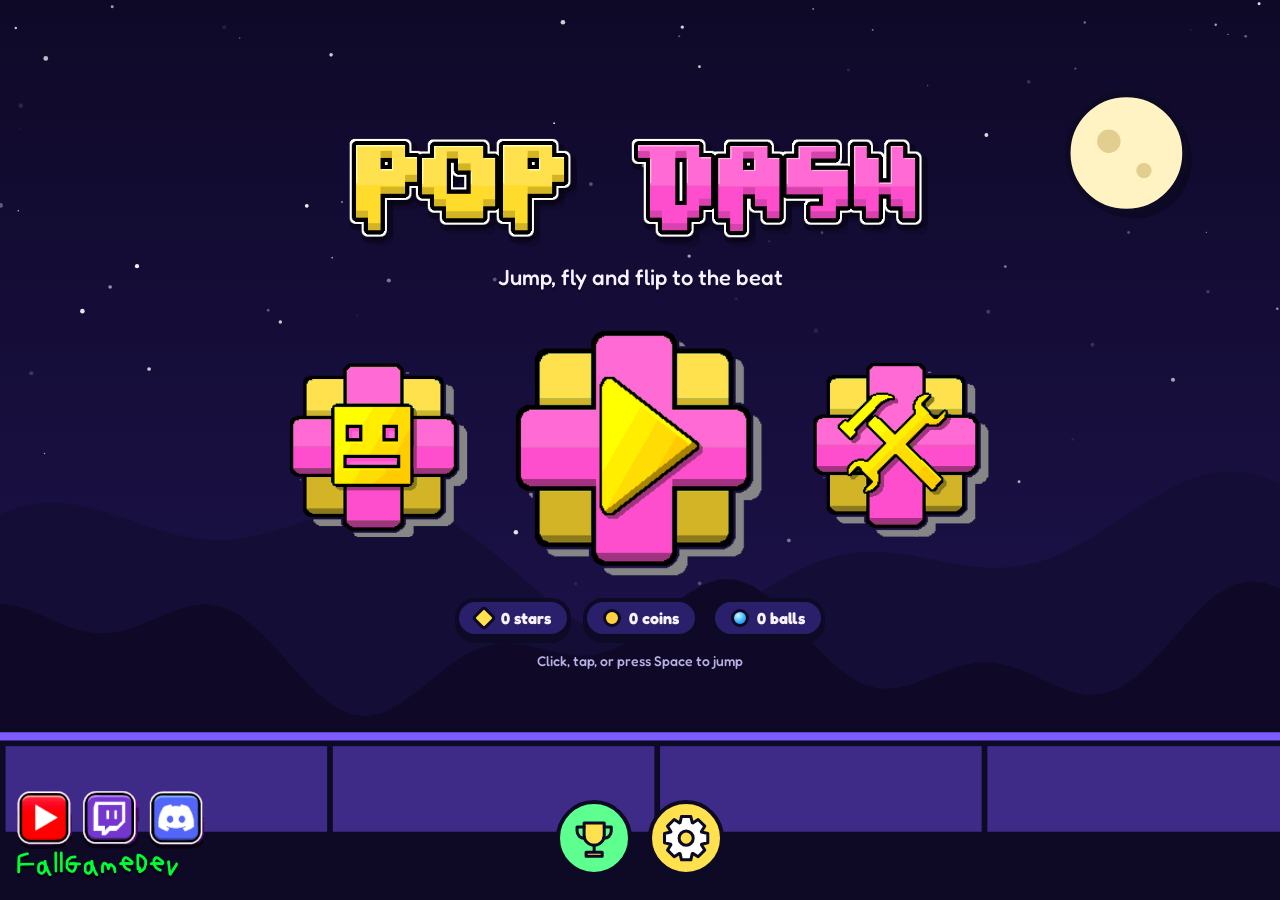
==== commit 52fc1c45: "Implement full-screen photo pop-up feature Added a full-screen photo pop-up feature with background " ====
--- a/index.html
+++ b/index.html
@@ -386,6 +386,13 @@
     linear-gradient(#fff, #fff) bottom right / 14px 4px no-repeat, linear-gradient(#fff, #fff) bottom right / 4px 14px no-repeat; }
 .ik-panel .swatches { display: flex; flex-wrap: wrap; justify-content: center; gap: 8px; margin-bottom: 8px; }
 #icon-more { margin-top: 10px; text-align: center; color: var(--muted); font-size: clamp(13px, 2.2vh, 17px); }
+.soggy { position: fixed; inset: 0; z-index: 70; display: flex; align-items: center; justify-content: center; background: #000; overflow: hidden; }
+.soggy.hidden { display: none; }
+/* The same photo, blown up and blurred, fills any empty edges so the picture always covers the whole screen */
+.soggy-bg { position: absolute; inset: -40px; background-size: cover; background-position: center; filter: blur(26px) brightness(.55); }
+.soggy-img { position: relative; width: 100%; height: 100%; object-fit: contain; animation: soggy-bop .46s ease-in-out infinite alternate; }   /* Bounces to the jig */
+@keyframes soggy-bop { from { transform: scale(1) rotate(-.6deg); } to { transform: scale(1.025) rotate(.6deg); } }
+@media (prefers-reduced-motion: reduce) { .soggy-img { animation: none; } }
 .ik-pic { display: grid; place-items: center; } .ik-pic img { max-width: 100%; max-height: 58vh; border: 5px solid var(--ink); border-radius: 14px; box-shadow: 0 8px 0 rgba(0, 0, 0, .5); }
 @media (max-width: 760px) { .ik-photo { right: 76px; } .ik-shop { left: 70px; } .ik-name { max-width: 34vw; } }
 
@@ -1170,6 +1177,12 @@
   </div>
 
   <!-- ================= Pop-up box used by the editor ================= -->
+  <!-- Full screen photo. Opens from the hanging sign on the icon kit, plays a little jig. -->
+  <div id="soggy" class="soggy hidden" role="dialog" aria-label="Surprise photo">
+    <div id="soggy-bg" class="soggy-bg"></div>
+    <img id="soggy-img" class="soggy-img" alt="A surprise photo" draggable="false">
+    <button id="soggy-back" class="pd-back" aria-label="Back">Back</button>
+  </div>
   <div id="overlay-modal" class="overlay hidden">
     <div class="card wide">
       <h2 id="md-title"></h2>
@@ -5286,16 +5299,27 @@
     });
   }
 
-  // Click the hanging photo sign: show a random photo big. "Another one" swaps it.
-  function openPhoto() {
-    photoSrc = randomPic(photoSrc);
+  // Click the hanging photo sign: the photo fills the whole screen and a little jig plays.
+  // The photo is picked at random each time (the sign always shows the one that will open).
+  var jig = null;
+  function openSoggy() {
+    $('soggy-img').src = photoSrc;
+    $('soggy-bg').style.backgroundImage = 'url(' + photoSrc + ')';
+    $('soggy').classList.remove('hidden');
+    A.unlock(); A.stopMusic();                       // Pause the menu music while the jig plays
+    jig = new Audio('audio/soggy.mp3');
+    jig.loop = true;
+    var vol = S.get().settings.music;
+    jig.volume = typeof vol === 'number' ? Math.max(0, Math.min(1, vol)) : 0.7;
+    jig.play().catch(function () {});
+  }
+  function closeSoggy() {
+    if ($('soggy').classList.contains('hidden')) return;
+    if (jig) { jig.pause(); jig = null; }
+    $('soggy').classList.add('hidden');
+    photoSrc = randomPic(photoSrc);                  // Roll a new photo for next time
     $('ik-photo-img').src = photoSrc;
-    var body = el('div', 'ik-pic'), img = el('img'); img.src = photoSrc; img.alt = 'A surprise photo';
-    body.appendChild(img);
-    UI.modal('Surprise!', body, [
-      { text: 'Another one', cls: 'pink', fn: function () { photoSrc = randomPic(photoSrc); img.src = photoSrc; $('ik-photo-img').src = photoSrc; return false; } },
-      { text: 'Close', cls: 'blue' }
-    ]);
+    G.menuMusic();                                   // Bring the menu music back
   }
 
   // What the shopkeeper says in his speech bubble.
@@ -5734,7 +5758,9 @@
     $('lv-ghost-l').onclick = function () { shiftLevel(-1); };
     $('lv-ghost-r').onclick = function () { shiftLevel(1); };
     // Icon kit and shop extras
-    $('ik-photo').onclick = openPhoto;
+    $('ik-photo').onclick = openSoggy;
+    $('soggy-back').onclick = closeSoggy;
+    document.addEventListener('keydown', function (e) { if (e.key === 'Escape') closeSoggy(); });
     $('ik-palette').onclick = function () { kitView = kitView === 'icons' ? 'colors' : 'icons'; renderIcons(); };
     $('shop-prev').onclick = function () { shiftShop(-1); };
     $('shop-next').onclick = function () { shiftShop(1); };
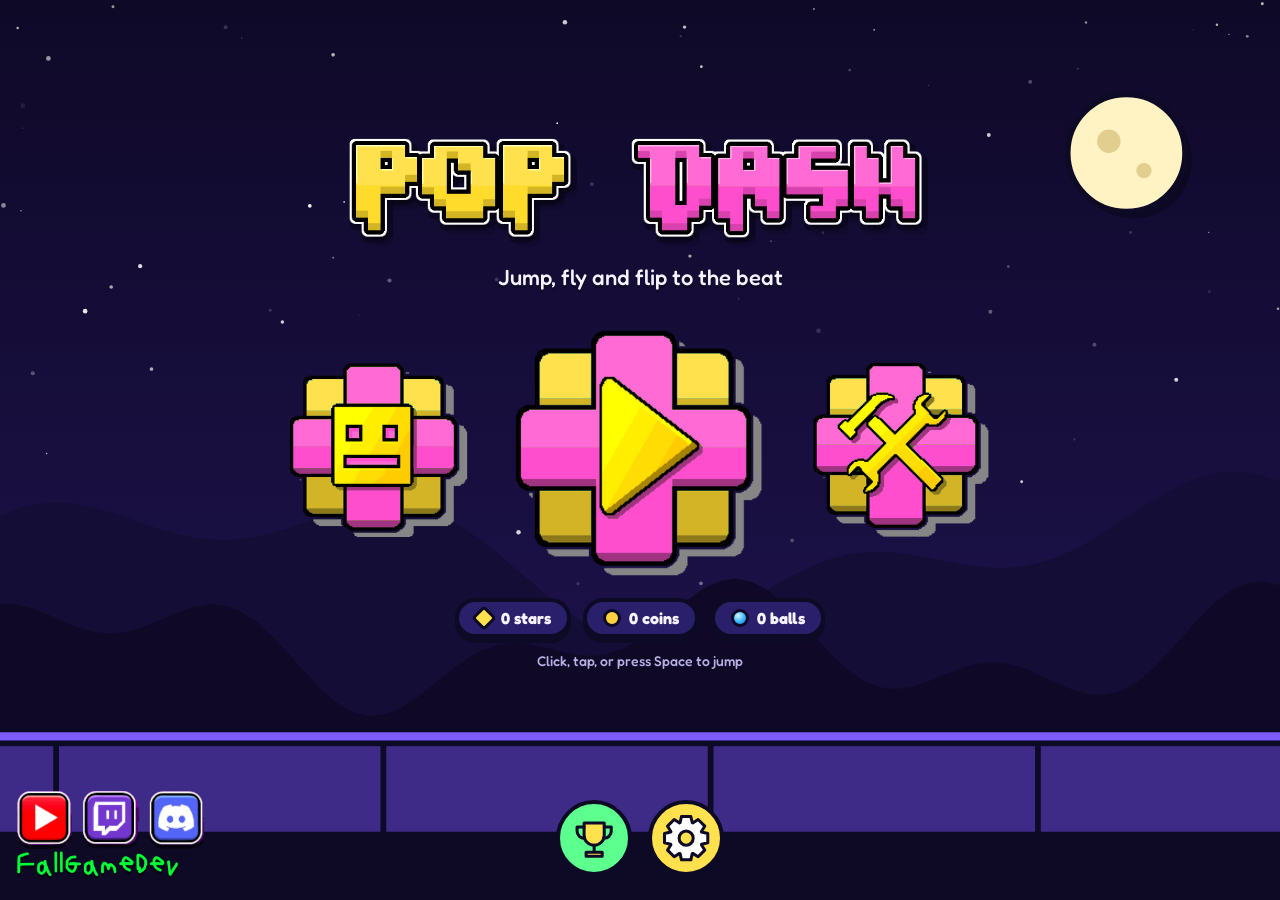
==== commit 0cb8896f: "Implement Nexus level verification and publish check Added Nexus check functionality to verify level" ====
--- a/index.html
+++ b/index.html
@@ -396,6 +396,14 @@
 .ik-pic { display: grid; place-items: center; } .ik-pic img { max-width: 100%; max-height: 58vh; border: 5px solid var(--ink); border-radius: 14px; box-shadow: 0 8px 0 rgba(0, 0, 0, .5); }
 @media (max-width: 760px) { .ik-photo { right: 76px; } .ik-shop { left: 70px; } .ik-name { max-width: 34vw; } }
 
+/* ----- Publish check (Nexus) ----- */
+.nx-bar { height: 20px; margin: 12px 0 6px; border: 4px solid var(--ink); border-radius: 999px; background: #1a1050; overflow: hidden; }
+.nx-bar i { display: block; height: 100%; width: 0; background: linear-gradient(#7dffa9, #2fd16a); transition: width .15s; }
+.nx-label { font-size: 13px; } .nx-problem { color: #ff9aa5; margin-top: 6px; }
+/* Red banner in the editor when Nexus found a problem */
+.ed-flag { position: absolute; z-index: 8; left: 50%; top: 66px; transform: translateX(-50%); width: min(92vw, 640px); display: flex; align-items: center; gap: 10px; flex-wrap: wrap; justify-content: space-between; padding: 10px 14px; background: #3a0d1a; border: 4px solid #ff4d5e; border-radius: 16px; box-shadow: 0 6px 0 rgba(0, 0, 0, .5); color: #fff; font-size: 14px; }
+.ed-flag.hidden { display: none; } .ed-flag b { flex: 1 1 260px; font-weight: 600; } .ed-flag .btn { padding: 4px 12px; font-size: 14px; }
+
 /* ----- Shop (wooden shelves, Pop Dash colors) ----- */
 #screen-shop { --tint: #ff9d2e; }
 .sh-top { position: relative; z-index: 2; width: min(94vw, 900px); height: clamp(120px, 24vh, 220px); flex: none; }
@@ -1145,6 +1153,10 @@
       <button id="ed-rot" class="btn" title="Rotate (Q or E)">Turn</button>
       <button id="ed-zin" class="btn" title="Zoom in">+</button>
       <button id="ed-zout" class="btn" title="Zoom out">-</button>
+    </div>
+    <div id="ed-flag" class="ed-flag hidden" role="alert">
+      <b id="ed-flag-text"></b>
+      <span><button id="ed-flag-next" class="btn blue">Next</button> <button id="ed-flag-ok" class="btn">Dismiss</button></span>
     </div>
     <div id="ed-status" class="ed-status"></div>
     <div class="ed-bottom">
@@ -1933,6 +1945,7 @@
 /* ==========================================================================
    nexus.js
    NEXUS is a bot that plays the level for you. Turn it on in Settings.
+   It is also what checks a level before it gets published (Hub.publish).
 
    How it works: it uses the same physics (PD.Sim) as the game to "look ahead".
    Every 8 physics ticks it picks hold or let go. If a choice leads to a crash
@@ -1940,6 +1953,11 @@
    situations that always crash. When it reaches the finish line it has a full
    list of button presses. The game then replays that list on the real run.
    Plans are cached, so a level is only solved once per session.
+
+   Two jobs use the search:
+     N.plan(...)    makes a plan right now (Nexus Mode in Settings)
+     N.verify(...)  checks a level in small time slices so the screen stays alive,
+                    can require every coin, and says WHERE a level is impossible
    ========================================================================== */
 (function (root) {
   'use strict';
@@ -1949,7 +1967,7 @@
 
   var DECIDE = 8;                      // Ticks between button choices.
   var HAZ_PAD = 0.08;                  // Pretend hazards are a bit bigger so the bot stays safe.
-  var MAX_MS = 8000;                   // Give up after this long.
+  var MAX_MS = 8000;                   // Nexus Mode gives up after this long.
 
   // A short label for "the same situation" so we never explore it twice.
   function key(s, depth) {
@@ -1963,12 +1981,26 @@
     return (s.mode === 'ship' || s.mode === 'wave') ? (s.y < 5 ? [true, false] : [false, true]) : [false, true];
   }
 
-  /* Search for a list of hold / let go choices (one per 8 ticks) that wins.
-     startState is a Sim state (from sim.getState()). Returns an array or null. */
-  function solve(level, startState) {
-    var sim = new PD.Sim(level, { silent: true, hazPad: HAZ_PAD });
-    var bad = new Set(), stack = [], t0 = Date.now(), nodes = 0;
-    stack.push({ state: startState, tries: null, idx: 0, hold: false });
+  /* ------------------------------------------------------------------------
+     Search: one depth first search that can be run in small slices of time.
+     opts.coins = list of coin numbers that MUST be collected (omit for none).
+     After run(ms):  state is 'running', 'won' or 'exhausted' (no way exists).
+     ------------------------------------------------------------------------ */
+  function Search(level, opts) {
+    opts = opts || {};
+    this.level = level;
+    this.sim = new PD.Sim(level, { silent: true, hazPad: HAZ_PAD });
+    var need = opts.coins || [];
+    this.need = level.objs.filter(function (o) { return o.cat === 'coin' && need.indexOf(o.coinIndex) >= 0; });
+    var start = opts.startState;
+    if (!start) { this.sim.reset(); this.sim.prevHold = false; start = this.sim.getState(); }
+    this.stack = [{ state: start, tries: null, idx: 0, hold: false }];
+    this.bad = new Set();
+    this.nodes = 0; this.farthest = 0; this.farY = 0;
+    this.state = 'running'; this.plan = null;
+  }
+  Search.prototype.run = function (ms) {
+    var sim = this.sim, stack = this.stack, bad = this.bad, t0 = Date.now();
     while (stack.length) {
       var top = stack[stack.length - 1];
       if (!top.tries) top.tries = order(top.state);
@@ -1976,27 +2008,115 @@
       var hold = top.tries[top.idx++];
       sim.setState(top.state);
       for (var i = 0; i < DECIDE && !sim.dead && !sim.won; i++) sim.step(hold);
-      if ((++nodes & 1023) === 0 && Date.now() - t0 > MAX_MS) return null;
+      if ((++this.nodes & 255) === 0 && Date.now() - t0 > ms) { this.cut = true; return (this.state = 'running'); }
+      // Missing a coin that is required counts as a crash.
+      if (!sim.dead && this.need.length) {
+        for (var c = 0; c < this.need.length; c++) {
+          if (sim.x > this.need[c].x + 3 && sim.coins.indexOf(this.need[c].coinIndex) < 0) { sim.dead = true; break; }
+        }
+      }
       if (sim.dead) continue;
-      if (sim.won) return stack.slice(1).map(function (n) { return n.hold; }).concat([hold]);
+      if (sim.x > this.farthest) { this.farthest = sim.x; this.farY = sim.y; }
+      if (sim.won) {
+        this.plan = stack.slice(1).map(function (n) { return n.hold; }).concat([hold]);
+        return (this.state = 'won');
+      }
       var st = sim.getState();
       if (bad.has(key(st, stack.length))) continue;
       stack.push({ state: st, tries: null, idx: 0, hold: hold });
     }
-    return null;
-  }
-
-  /* Make a plan for the current moment of a run. Returns an array of holds or null.
+    return (this.state = 'exhausted');
+  };
+
+  /* Make a plan for the current moment of a run (Nexus Mode). Returns an array of holds or null.
      fromStart = true when the run is at the very start (those plans are cached). */
   N.plan = function (level, sim, fromStart) {
     if (fromStart && cache.has(level.data)) return cache.get(level.data);
-    var plan = solve(level, sim.getState());
+    var s = new Search(level, { startState: sim.getState() });
+    s.run(MAX_MS);
+    var plan = s.state === 'won' ? s.plan : null;
     if (fromStart) cache.set(level.data, plan);
     return plan;
   };
   N.DECIDE = DECIDE;
+
+  /* ------------------------------------------------------------------------
+     verify: can this level be beaten while collecting EVERY coin?
+     data       the level (the same object the editor saves)
+     onProgress called now and then with { pct: 0 to 1, text: '...' }
+     Returns { promise, cancel }. The promise gives:
+       { ok: true }
+       { ok: false, certain: true/false, problems: [ { kind, x, y, w, text } ] }
+     problems: kind 'coin' (an impossible coin at x, y) or 'area' (a stretch around x that cannot be passed).
+     certain = false means Nexus ran out of time, so it is only "could not find a way".
+     ------------------------------------------------------------------------ */
+  N.verify = function (data, onProgress) {
+    var cancelled = false, timer = null;
+    var level = PD.prepareLevel(data);
+    var coinCells = data.objects.filter(function (o) { return o.t === 'coin'; });   // Same order as the coin numbers.
+    var allCoins = coinCells.map(function (c, i) { return i; });
+    var SLICE = 30;                                                                   // Milliseconds of thinking per slice.
+
+    function say(pct, text) { if (onProgress && !cancelled) onProgress({ pct: Math.max(0, Math.min(1, pct)), text: text }); }
+
+    // Run one search in slices. Calls done(search) when it won, ran out of options, or ran out of time.
+    function job(opts, budgetMs, label, done) {
+      var s = new Search(level, opts), spent = 0;
+      (function tick() {
+        if (cancelled) return;
+        var t = Date.now();
+        s.run(SLICE);
+        spent += Date.now() - t;
+        say(s.farthest / level.length, label);
+        if (s.state === 'running' && spent < budgetMs) { timer = setTimeout(tick, 0); return; }
+        done(s);
+      })();
+    }
+
+    var promise = new Promise(function (resolve) {
+      var coinText = allCoins.length ? 'Nexus is looking for a path that grabs all ' + allCoins.length + ' coin' + (allCoins.length > 1 ? 's' : '') + '...' : 'Nexus is looking for a path through your level...';
+      job({ coins: allCoins }, 14000, coinText, function (s1) {
+        if (s1.state === 'won') { resolve({ ok: true, plan: s1.plan }); return; }
+        // It failed. Work out why, so the editor can point at the problem.
+        job({ coins: [] }, 8000, 'Checking if the level itself can be beaten...', function (s2) {
+          if (s2.state !== 'won') {
+            var x = Math.max(0, s2.farthest);
+            resolve({ ok: false, certain: s2.state === 'exhausted', problems: [{
+              kind: 'area', x: Math.floor(x - 2), y: Math.round(s2.farY), w: 9,
+              text: 'Nexus could not get past this part of the level. Check the jump or gap here.'
+            }] });
+            return;
+          }
+          // The level can be beaten, so some coin is the problem. Try each coin on its own.
+          var bad = [], i = 0;
+          (function nextCoin() {
+            if (cancelled) return;
+            if (i >= allCoins.length) {
+              if (!bad.length) {   // Every coin works alone, but not all in one run.
+                bad = allCoins.map(function (n) { return n; });
+                resolve({ ok: false, certain: true, together: true, problems: bad.map(function (n) {
+                  return { kind: 'coin', x: coinCells[n].x, y: coinCells[n].y, text: 'You can get each coin on its own, but not all of them in the same run.' };
+                }) });
+              } else {
+                resolve({ ok: false, certain: true, problems: bad.map(function (n) {
+                  return { kind: 'coin', x: coinCells[n].x, y: coinCells[n].y, text: 'Nexus cannot reach this coin.' };
+                }) });
+              }
+              return;
+            }
+            var n = i++;
+            job({ coins: [n] }, 6000, 'Checking coin ' + (n + 1) + ' of ' + allCoins.length + '...', function (s3) {
+              if (s3.state !== 'won') bad.push(n);
+              nextCoin();
+            });
+          })();
+        });
+      });
+    });
+
+    return { promise: promise, cancel: function () { cancelled = true; if (timer) clearTimeout(timer); } };
+  };
 })(typeof window !== 'undefined' ? window : globalThis);
-
 </script>
   <script>
 /* js/pics.js */
@@ -4371,6 +4491,20 @@
   var drag = null;                    // What the current mouse drag is doing.
   var time = 0, last = 0;
   var pv = null;                      // Music preview: null, or { t0, wall } while it plays.
+  var flags = [], flagIdx = 0;        // Problems Nexus found (an impossible coin or area), drawn in red.
+
+  // Show the red banner for the current problem and move the view to it.
+  function showFlag(i) {
+    if (!flags.length) { $('ed-flag').classList.add('hidden'); return; }
+    flagIdx = (i + flags.length) % flags.length;
+    var f = flags[flagIdx], s = PD.Game.size();
+    cam.x = Math.max(-8, f.x - (s.W / u) / 2);
+    cam.y = PD.clamp((f.kind === 'coin' ? f.y : 5) - (s.H / u) / 2 - 1, -12, 30);   // Put the problem in the middle of the screen
+    $('ed-flag-text').textContent = 'Nexus problem ' + (flagIdx + 1) + ' of ' + flags.length + ': ' + f.text + ' Fix it, save, then press Publish again.';
+    $('ed-flag-next').style.display = flags.length > 1 ? '' : 'none';
+    $('ed-flag').classList.remove('hidden');
+  }
+  function clearFlags() { flags = []; $('ed-flag').classList.add('hidden'); }
 
   // ------------------------------------------------------------------------
   // Music preview (like the GD editor): a line at the left of the screen plays the music,
@@ -4444,14 +4578,17 @@
   // ------------------------------------------------------------------------
   // Opening and closing
   // ------------------------------------------------------------------------
-  E.open = function (level) {
+  E.open = function (level, opts) {
     lv = clone(level);
     undo = []; redo = []; dirty = false; rot = 0;
     var s = PD.Game.size();
     u = PD.clamp(Math.min(s.H / 16, s.W / 22), 18, 46);
     cam.x = -3; cam.y = -(170 / u);
     $('ed-name').value = lv.name;
+    clearFlags();
     E.resume();
+    // Opened from a failed publish check: jump to the first problem.
+    if (opts && opts.flags && opts.flags.length) { flags = opts.flags; showFlag(0); }
   };
 
   // Come back to the editor (also used after a test play).
@@ -4469,6 +4606,7 @@
 
   function close() {
     stopPreview();
+    clearFlags();
     active = false;
     PD.Game.setOff(false);
     PD.Game.menuMusic();
@@ -4841,11 +4979,33 @@
         ctx.strokeRect(hover.x + 0.05, hover.y + 0.05, 0.9, 0.9);
       }
     }
+    // Nexus problems: pulsing red rings around impossible coins, red bands over impossible areas.
+    if (flags.length) {
+      var pulse = 0.5 + 0.5 * Math.sin(time * 6);
+      flags.forEach(function (f) {
+        if (f.kind === 'coin') {
+          ctx.fillStyle = 'rgba(255,60,80,' + (0.15 + 0.12 * pulse) + ')';
+          ctx.beginPath(); ctx.arc(f.x + 0.5, f.y + 0.5, 1.1 + 0.2 * pulse, 0, 6.2832); ctx.fill();
+          ctx.strokeStyle = 'rgba(255,77,94,' + (0.7 + 0.3 * pulse) + ')'; ctx.lineWidth = 0.14;
+          ctx.beginPath(); ctx.arc(f.x + 0.5, f.y + 0.5, 0.9 + 0.2 * pulse, 0, 6.2832); ctx.stroke();
+        } else {
+          ctx.fillStyle = 'rgba(255,60,80,' + (0.12 + 0.1 * pulse) + ')'; ctx.fillRect(f.x, 0, f.w || 9, PD.CEIL);
+          ctx.strokeStyle = 'rgba(255,77,94,' + (0.7 + 0.3 * pulse) + ')'; ctx.lineWidth = 0.12; ctx.setLineDash([0.5, 0.35]);
+          ctx.strokeRect(f.x, 0.06, f.w || 9, PD.CEIL - 0.12); ctx.setLineDash([]);
+        }
+      });
+    }
     ctx.restore();
 
     // Labels are drawn in normal screen space so the text is the right way up.
     ctx.font = '700 13px ' + getComputedStyle(document.body).fontFamily;
     ctx.fillStyle = '#ffffff'; ctx.textAlign = 'center';
+    flags.forEach(function (f) {
+      ctx.fillStyle = '#ff7a89'; ctx.textAlign = 'center';
+      if (f.kind === 'coin') ctx.fillText('Nexus cannot reach this coin', (f.x + 0.5 - cam.x) * u, H - (f.y + 2.2 - cam.y) * u);
+      else ctx.fillText('Nexus got stuck around here', (f.x + (f.w || 9) / 2 - cam.x) * u, H - (7 - cam.y) * u);
+    });
+    ctx.fillStyle = '#ffffff';
     ctx.fillText('START', (0 - cam.x) * u, H - (1.5 - cam.y) * u);
     ctx.fillText('FINISH', (end + 0.25 - cam.x) * u, H - (-0.6 - cam.y) * u);
     // The preview line: this is where the player would be.
@@ -4955,6 +5115,8 @@
     $('ed-undo').onclick = doUndo;
     $('ed-redo').onclick = doRedo;
     $('ed-preview').onclick = function () { if (pv) stopPreview(); else startPreview(); };
+    $('ed-flag-next').onclick = function () { showFlag(flagIdx + 1); };
+    $('ed-flag-ok').onclick = clearFlags;
     $('ed-settings').onclick = function () { stopPreview(); openSetup(); };
     $('ed-export').onclick = function () { stopPreview(); openExport(); };
     $('ed-save').onclick = save;
@@ -9681,8 +9843,8 @@
 
   // ------------------------------------------------------------------------
   // Publishing (the Publish button on My Levels calls Hub.publish)
-  // Steps: log in -> beat your own level in normal mode -> the level is saved
-  // as a draft and sent in for review -> an admin approves it.
+  // Steps: log in -> Nexus (the bot) checks the level and must grab every coin ->
+  // the level is sent in and goes live as N/A -> a moderator rates it later.
   // ------------------------------------------------------------------------
   var MAP_KEY = 'popdash.publishedIds';               // Remembers which server level a local level became.
   var pendingPublish = null;                          // The level the player must beat right now.
@@ -9699,17 +9861,58 @@
       UI.modal('Too small', el('div', 'sub', 'A level needs at least 20 objects before it can be published.'), [{ text: 'OK' }]);
       return;
     }
-    var body = el('div', 'sub', 'First you have to beat "' + lv.name + '" in normal mode. That proves it can be finished. ' +
-      'After that it goes live right away with the difficulty N/A. A moderator will rate it later. ' +
-      'If you published this level before, the new version replaces it and goes back to N/A.');
-    UI.modal('Publish this level?', body, [
-      { text: 'Cancel' },
-      { text: 'Start', cls: 'green', fn: function () {
-        pendingPublish = { id: lv.id, level: lv };
-        UI.playLevel(lv, { from: 'custom' });          // Normal mode, so practice does not count.
-      } }
+    checkAndPublish(lv);
+  };
+
+  // Step 1: Nexus (the bot) plays the level and must grab EVERY coin.
+  // If it can, the level is published right away. You do not have to beat it yourself.
+  var checking = null;                                // The check that is running right now.
+  function closeModal() { document.getElementById('overlay-modal').classList.add('hidden'); }
+
+  function checkAndPublish(lv) {
+    var wrap = el('div');
+    wrap.appendChild(el('div', 'sub', 'Nexus is playing "' + lv.name + '" to make sure it can be finished while grabbing every coin. If it can, your level is published right away.'));
+    var bar = el('div', 'nx-bar'), fill = el('i'); bar.appendChild(fill); wrap.appendChild(bar);
+    var label = el('div', 'sub nx-label', 'Starting...'); wrap.appendChild(label);
+    var job = PD.Nexus.verify(lv, function (p) { fill.style.width = Math.round(p.pct * 100) + '%'; label.textContent = p.text; });
+    checking = job;
+    UI.modal('Checking your level', wrap, [{ text: 'Cancel', fn: function () { job.cancel(); checking = null; } }]);
+    job.promise.then(function (res) {
+      if (checking !== job) return;                   // It was cancelled.
+      checking = null;
+      if (res.ok) { closeModal(); sendToServer(lv); } else showFailure(lv, res);
+    });
+  }
+
+  // Nexus could not do it. Offer to open the editor with the problem spots marked in red.
+  function showFailure(lv, res) {
+    var body = el('div');
+    body.appendChild(el('div', 'sub', res.certain
+      ? 'Nexus could not find any way to beat this level and grab every coin, so it cannot be published yet.'
+      : 'Nexus searched for a while but could not find a way to beat this level and grab every coin. It might be impossible, or just too hard for the bot.'));
+    res.problems.slice(0, 4).forEach(function (pr) {
+      body.appendChild(el('div', 'sub nx-problem', (pr.kind === 'coin' ? 'Coin at x ' + pr.x + ', y ' + pr.y + ': ' : 'Around x ' + pr.x + ': ') + pr.text));
+    });
+    body.appendChild(el('div', 'sub', 'Go to the editor? The problem will be marked in red so you can fix it, then press Publish again.'));
+    UI.modal('Failed: Nexus could not do it', body, [
+      { text: 'Not now' },
+      { text: 'Go to the editor', cls: 'green', fn: function () { PD.Editor.open(lv, { flags: res.problems }); } }
     ]);
-  };
+  }
+
+  // Nexus passed the level, so send it in. The server was told it is beaten, same as before.
+  function sendToServer(lv) {
+    var map = loadMap();
+    G.toast('Nexus found a path with every coin. Publishing...');
+    call('POST', '/levels', { id: map[lv.id] || undefined, name: lv.name, data: lv }).then(function (res) {
+      map[lv.id] = res.level.id; saveMap(map);
+      return call('POST', '/levels/' + res.level.id + '/submit', { beaten: true });
+    }).then(function () {
+      G.toast('Published! It shows as N/A until a moderator rates it.');
+    }, function (err) {
+      G.toast(err.status === 409 ? 'That level is already published' : err.message);
+    });
+  }
 
   // ui.js calls this when any level is beaten.
   Hub.onComplete = function (stats, playing) {
